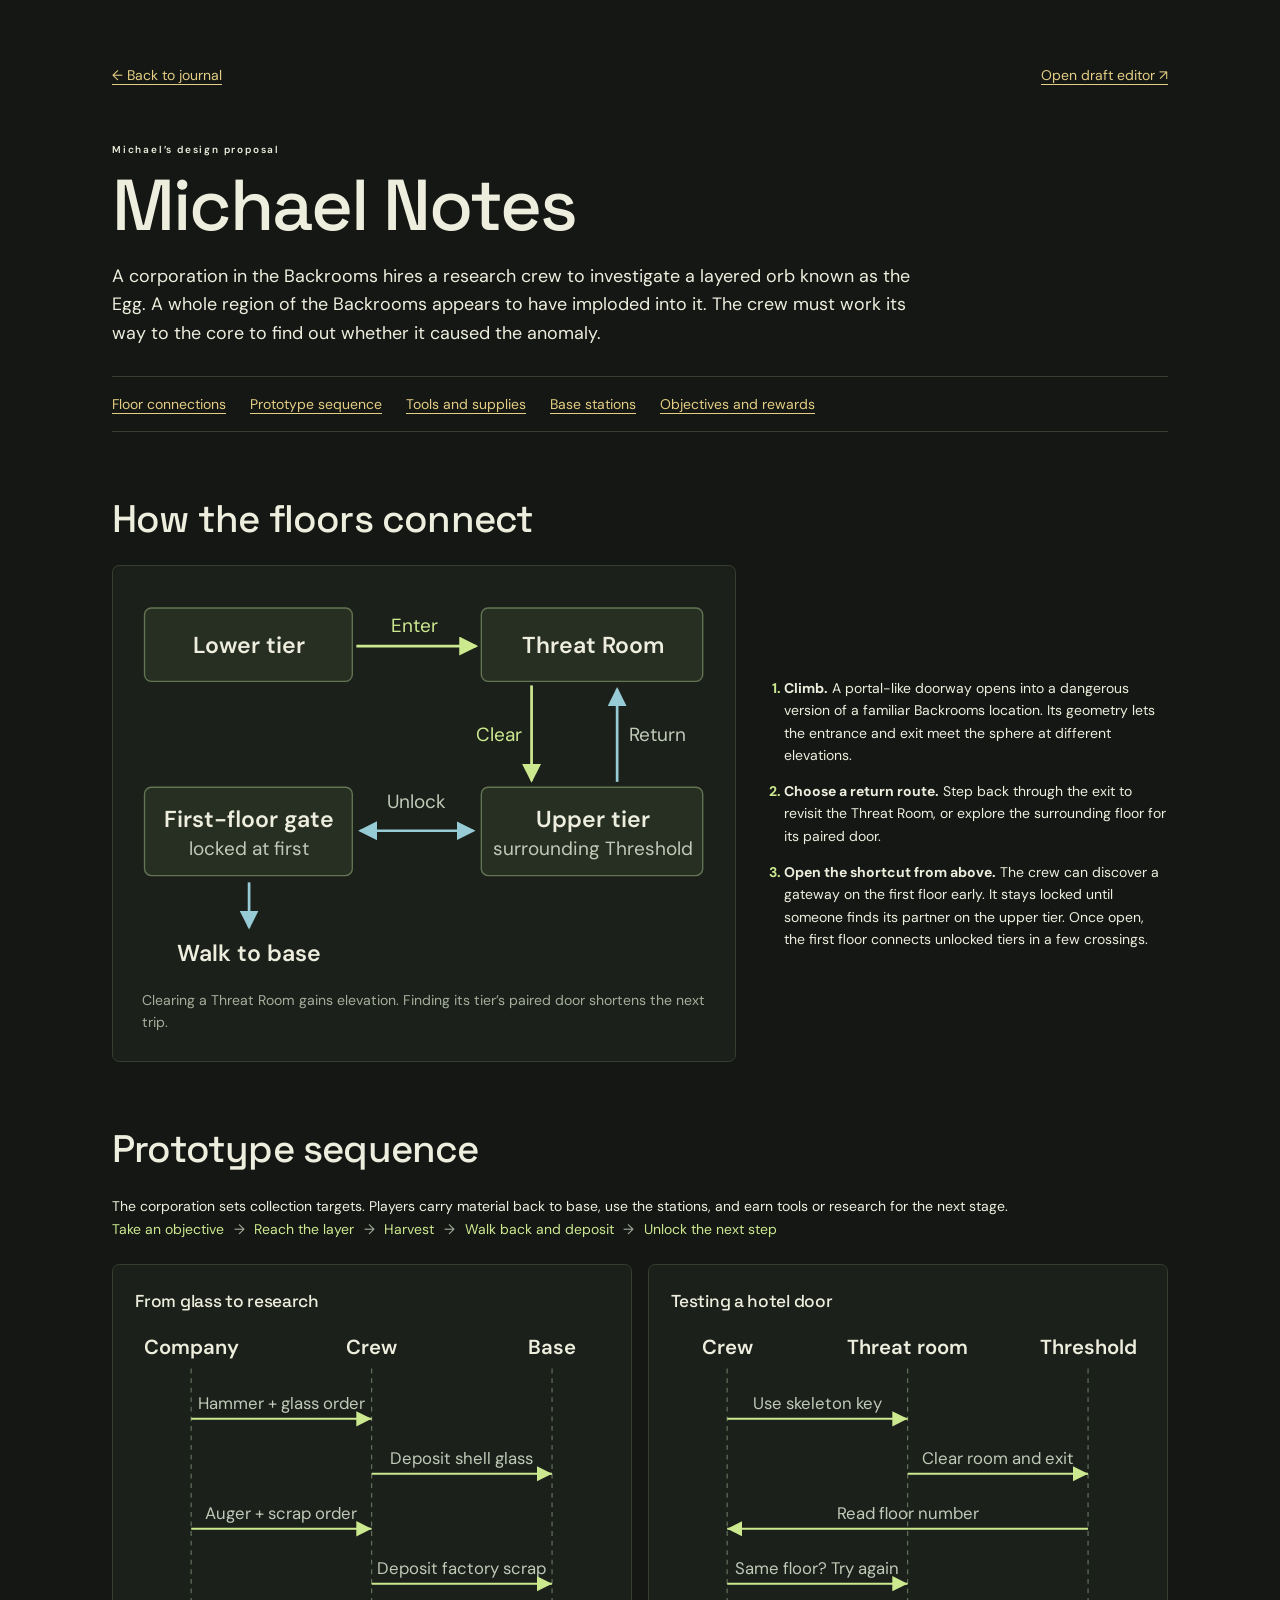
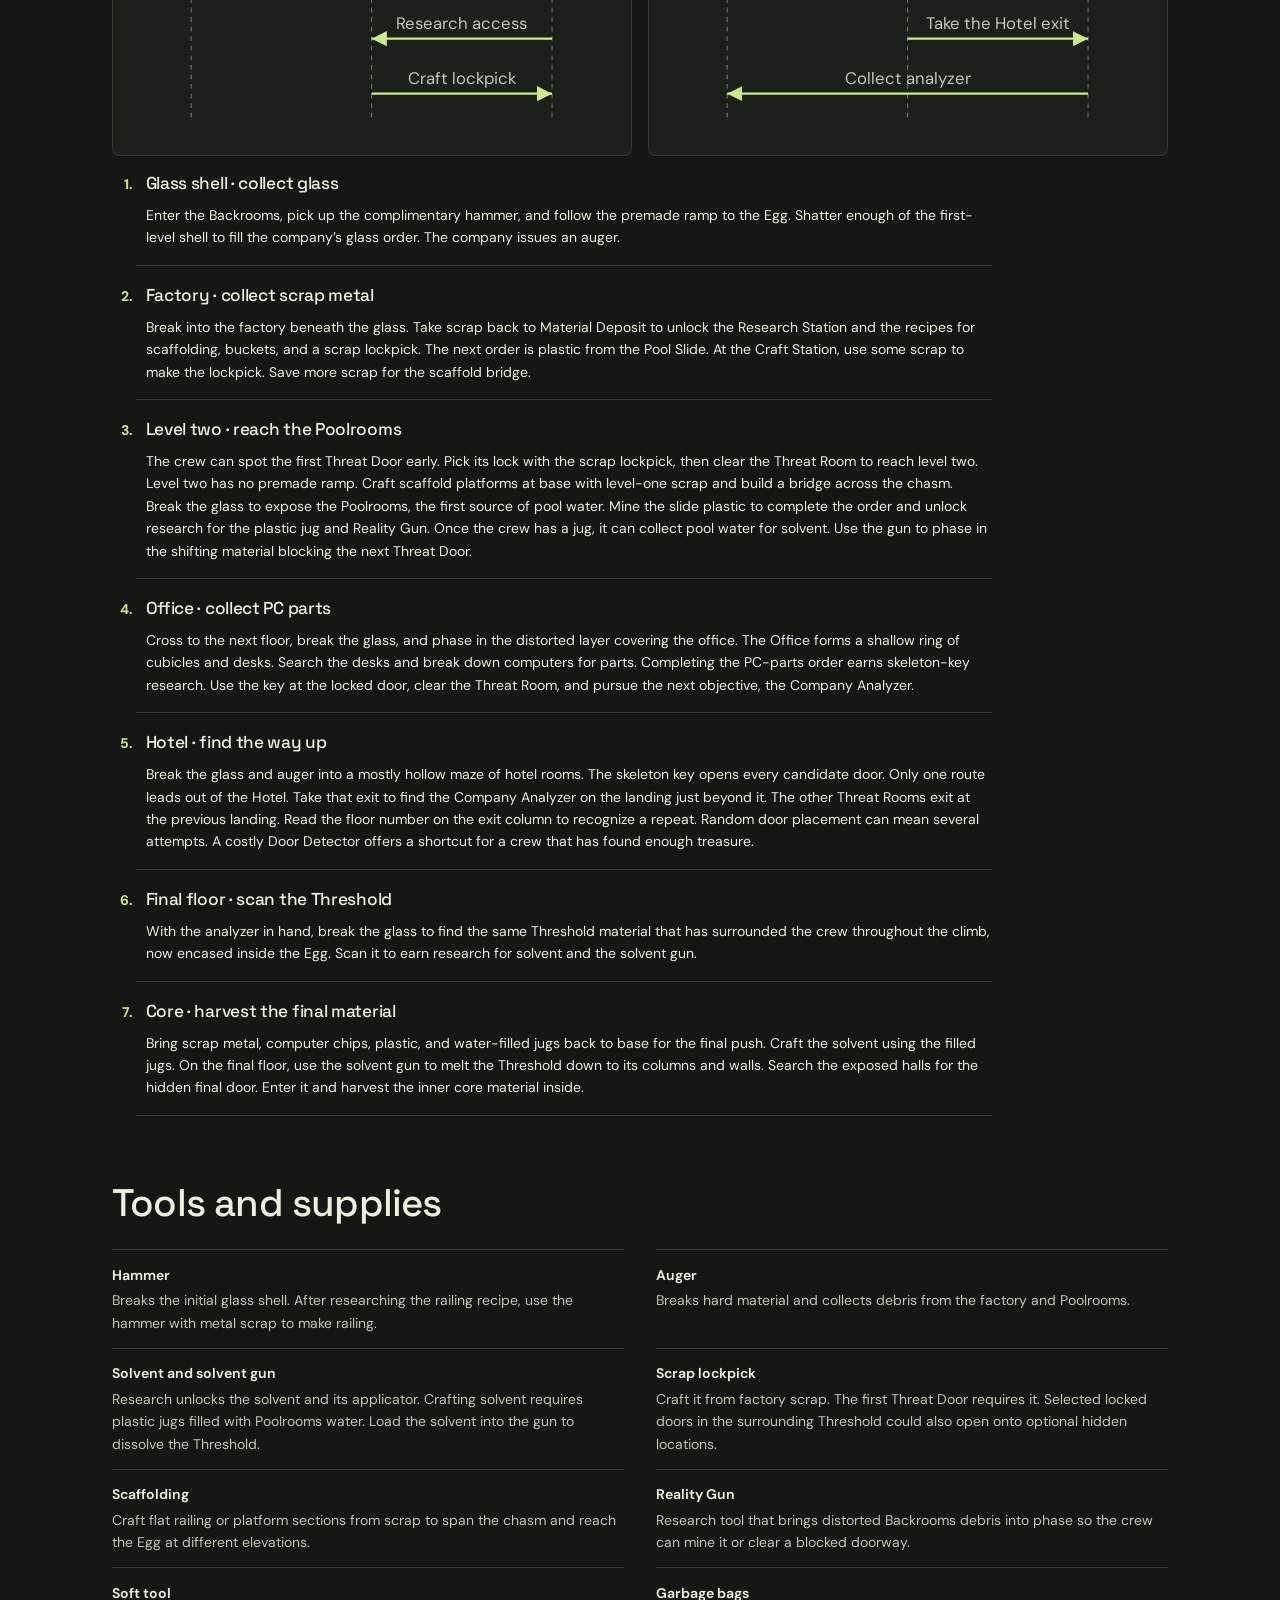
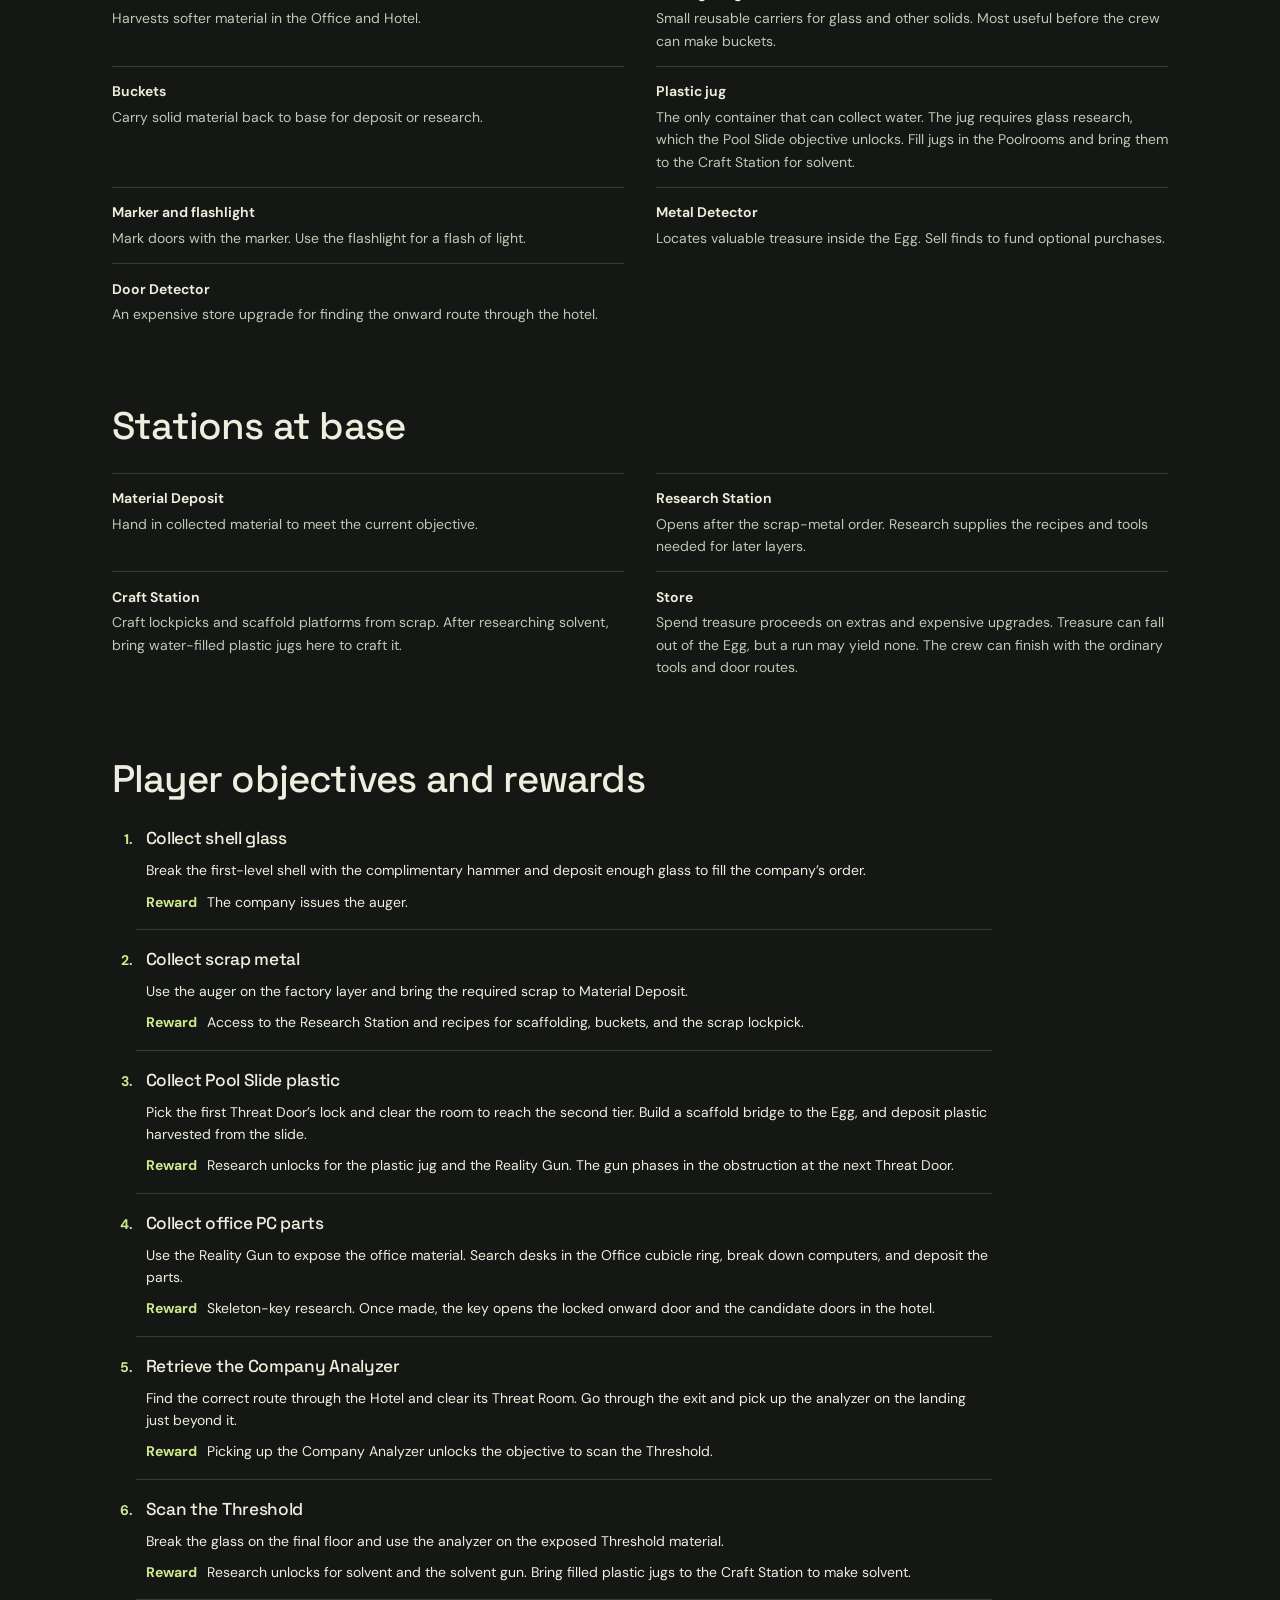
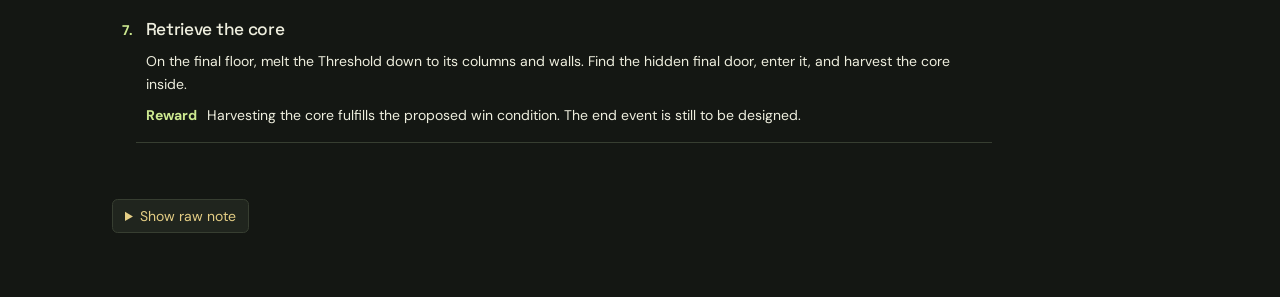
==== docs/michael-notes.html @ fdb640fb "Place the Company Analyzer beyond the correct Hotel exit" ====
<!doctype html>
<html lang="en">
<head>
  <meta charset="utf-8">
  <meta name="viewport" content="width=device-width, initial-scale=1">
  <meta name="color-scheme" content="dark">
  <title>Michael Notes — In to the Crackrooms</title>
  <link rel="stylesheet" href="style.css">
  <link rel="stylesheet" href="michael-notes.css">
</head>
<body>
  <main class="developer-sheet michael-sheet">
    <div class="sheet-links"><a href="./">← Back to journal</a><a href="index.html#michael-notes">Open draft editor ↗</a></div>
    <header class="sheet-intro">
      <div class="eyebrow">Michael’s design proposal</div>
      <h1>Michael Notes</h1>
      <p>A corporation in the Backrooms hires a research crew to investigate a layered orb known as the Egg. A whole region of the Backrooms appears to have imploded into it. The crew must work its way to the core to find out whether it caused the anomaly.</p>
    </header>
    <div class="jump-links" aria-label="On this page"><a href="#route">Floor connections</a><a href="#prototype">Prototype sequence</a><a href="#equipment">Tools and supplies</a><a href="#stations">Base stations</a><a href="#objectives">Objectives and rewards</a></div>
    <section id="route">
      <h2>How the floors connect</h2>
      <div class="map-grid">
        <figure class="drawing">
          <svg viewBox="0 0 425 285" role="img" aria-labelledby="route-title route-desc">
            <title id="route-title">Threat Room passage and first-floor shortcut</title>
            <desc id="route-desc">From a lower tier, the crew enters and clears a Threat Room to reach the upper Threshold. The exit also leads back into that room. Finding the paired door on the upper tier opens a two-way shortcut to a previously locked first-floor gateway. Base is a walk from that gateway.</desc>
            <defs>
              <marker id="up-arrow" viewBox="0 0 8 8" refX="7" refY="4" markerWidth="7" markerHeight="7" orient="auto"><path d="M0 0 L8 4 L0 8" fill="#cde990"/></marker>
              <marker id="back-arrow" viewBox="0 0 8 8" refX="7" refY="4" markerWidth="7" markerHeight="7" orient="auto-start-reverse"><path d="M0 0 L8 4 L0 8" fill="#97cbd5"/></marker>
            </defs>
            <g text-anchor="middle">
              <rect x="7" y="14" width="153" height="54" rx="5" class="route-box"/><text x="84" y="47" class="route-name">Lower tier</text>
              <rect x="255" y="14" width="163" height="54" rx="5" class="route-box"/><text x="337" y="47" class="route-name">Threat Room</text>
              <rect x="255" y="146" width="163" height="65" rx="5" class="route-box"/><text x="337" y="175" class="route-name">Upper tier</text><text x="337" y="196" class="route-small">surrounding Threshold</text>
              <rect x="7" y="146" width="153" height="65" rx="5" class="route-box"/><text x="84" y="175" class="route-name">First-floor gate</text><text x="84" y="196" class="route-small">locked at first</text>
              <path d="M163 42 H251" stroke="#cde990" stroke-width="2" marker-end="url(#up-arrow)"/><text x="206" y="32" class="route-label">Enter</text>
              <path d="M292 71 V141" stroke="#cde990" stroke-width="2" marker-end="url(#up-arrow)"/><text x="268" y="112" class="route-label">Clear</text>
              <path d="M355 142 V74" stroke="#97cbd5" stroke-width="2" marker-end="url(#back-arrow)"/><text x="385" y="112" class="route-small">Return</text>
              <path d="M166 178 H249" stroke="#97cbd5" stroke-width="2" marker-start="url(#back-arrow)" marker-end="url(#back-arrow)"/><text x="207" y="161" class="route-small">Unlock</text>
              <path d="M84 216 V249" stroke="#97cbd5" stroke-width="2" marker-end="url(#back-arrow)"/><text x="84" y="274" class="route-name">Walk to base</text>
            </g>
          </svg>
          <figcaption>Clearing a Threat Room gains elevation. Finding its tier’s paired door shortens the next trip.</figcaption>
        </figure>
        <ol class="flow-notes">
          <li><strong>Climb.</strong> A portal-like doorway opens into a dangerous version of a familiar Backrooms location. Its geometry lets the entrance and exit meet the sphere at different elevations.</li>
          <li><strong>Choose a return route.</strong> Step back through the exit to revisit the Threat Room, or explore the surrounding floor for its paired door.</li>
          <li><strong>Open the shortcut from above.</strong> The crew can discover a gateway on the first floor early. It stays locked until someone finds its partner on the upper tier. Once open, the first floor connects unlocked tiers in a few crossings.</li>
        </ol>
      </div>
    </section>
    <section id="prototype">
      <h2>Prototype sequence</h2>
      <p>The corporation sets collection targets. Players carry material back to base, use the stations, and earn tools or research for the next stage.</p>
      <ul class="chain" aria-label="Collection cycle"><li>Take an objective</li><li>Reach the layer</li><li>Harvest</li><li>Walk back and deposit</li><li>Unlock the next step</li></ul>
      <div class="sequence-grid">
        <figure class="drawing">
  <h3>From glass to research</h3>
  <svg viewBox="0 0 396 344" role="img" aria-labelledby="scrap-desc">
    <title id="scrap-desc">The company issues a hammer and a glass order. The crew deposits glass, receives an auger, and returns with factory scrap. Research opens. The crew can craft a lockpick from scrap to open the first Threat Door.</title>
    <defs><marker id="scrap-head" viewBox="0 0 9 8" refX="8" refY="4" markerWidth="8" markerHeight="8" orient="auto"><path d="M0 0 L8 4 L0 8 Z" fill="#cde990"/></marker></defs>
    <text x="47" y="27" text-anchor="middle" class="route-name">Company</text><path d="M47 39 V334" stroke="#62705c" stroke-dasharray="4 4"/>
    <text x="198" y="27" text-anchor="middle" class="route-name">Crew</text><path d="M198 39 V334" stroke="#62705c" stroke-dasharray="4 4"/>
    <text x="349" y="27" text-anchor="middle" class="route-name">Base</text><path d="M349 39 V334" stroke="#62705c" stroke-dasharray="4 4"/>
    <text x="122.5" y="73" text-anchor="middle" class="route-small">Hammer + glass order</text><path d="M47 81 H198" stroke="#cde990" stroke-width="1.8" marker-end="url(#scrap-head)"/>
    <text x="273.5" y="119" text-anchor="middle" class="route-small">Deposit shell glass</text><path d="M198 127 H349" stroke="#cde990" stroke-width="1.8" marker-end="url(#scrap-head)"/>
    <text x="122.5" y="165" text-anchor="middle" class="route-small">Auger + scrap order</text><path d="M47 173 H198" stroke="#cde990" stroke-width="1.8" marker-end="url(#scrap-head)"/>
    <text x="273.5" y="211" text-anchor="middle" class="route-small">Deposit factory scrap</text><path d="M198 219 H349" stroke="#cde990" stroke-width="1.8" marker-end="url(#scrap-head)"/>
    <text x="273.5" y="257" text-anchor="middle" class="route-small">Research access</text><path d="M349 265 H198" stroke="#cde990" stroke-width="1.8" marker-end="url(#scrap-head)"/>
    <text x="273.5" y="303" text-anchor="middle" class="route-small">Craft lockpick</text><path d="M198 311 H349" stroke="#cde990" stroke-width="1.8" marker-end="url(#scrap-head)"/>
  </svg>
</figure>
        <figure class="drawing">
  <h3>Testing a hotel door</h3>
  <svg viewBox="0 0 396 344" role="img" aria-labelledby="hotel-desc">
    <title id="hotel-desc">After the crew opens a hotel door with the skeleton key and clears the Threat Room, the exit column shows the floor. A wrong door returns the crew to the previous landing. The crew finds the Company Analyzer on the landing just beyond the correct Hotel exit.</title>
    <defs><marker id="hotel-head" viewBox="0 0 9 8" refX="8" refY="4" markerWidth="8" markerHeight="8" orient="auto"><path d="M0 0 L8 4 L0 8 Z" fill="#cde990"/></marker></defs>
    <text x="47" y="27" text-anchor="middle" class="route-name">Crew</text><path d="M47 39 V334" stroke="#62705c" stroke-dasharray="4 4"/>
    <text x="198" y="27" text-anchor="middle" class="route-name">Threat room</text><path d="M198 39 V334" stroke="#62705c" stroke-dasharray="4 4"/>
    <text x="349" y="27" text-anchor="middle" class="route-name">Threshold</text><path d="M349 39 V334" stroke="#62705c" stroke-dasharray="4 4"/>
    <text x="122.5" y="73" text-anchor="middle" class="route-small">Use skeleton key</text><path d="M47 81 H198" stroke="#cde990" stroke-width="1.8" marker-end="url(#hotel-head)"/>
    <text x="273.5" y="119" text-anchor="middle" class="route-small">Clear room and exit</text><path d="M198 127 H349" stroke="#cde990" stroke-width="1.8" marker-end="url(#hotel-head)"/>
    <text x="198" y="165" text-anchor="middle" class="route-small">Read floor number</text><path d="M349 173 H47" stroke="#cde990" stroke-width="1.8" marker-end="url(#hotel-head)"/>
    <text x="122.5" y="211" text-anchor="middle" class="route-small">Same floor? Try again</text><path d="M47 219 H198" stroke="#cde990" stroke-width="1.8" marker-end="url(#hotel-head)"/>
    <text x="273.5" y="257" text-anchor="middle" class="route-small">Take the Hotel exit</text><path d="M198 265 H349" stroke="#cde990" stroke-width="1.8" marker-end="url(#hotel-head)"/>
    <text x="198" y="303" text-anchor="middle" class="route-small">Collect analyzer</text><path d="M349 311 H47" stroke="#cde990" stroke-width="1.8" marker-end="url(#hotel-head)"/>
  </svg>
</figure>
      </div>
      <ol class="stage-list">
        <li><h3>Glass shell · collect glass</h3><p>Enter the Backrooms, pick up the complimentary hammer, and follow the premade ramp to the Egg. Shatter enough of the first-level shell to fill the company’s glass order. The company issues an auger.</p></li>
        <li><h3>Factory · collect scrap metal</h3><p>Break into the factory beneath the glass. Take scrap back to Material Deposit to unlock the Research Station and the recipes for scaffolding, buckets, and a scrap lockpick. The next order is plastic from the Pool Slide. At the Craft Station, use some scrap to make the lockpick. Save more scrap for the scaffold bridge.</p></li>
        <li><h3>Level two · reach the Poolrooms</h3><p>The crew can spot the first Threat Door early. Pick its lock with the scrap lockpick, then clear the Threat Room to reach level two. Level two has no premade ramp. Craft scaffold platforms at base with level-one scrap and build a bridge across the chasm. Break the glass to expose the Poolrooms, the first source of pool water. Mine the slide plastic to complete the order and unlock research for the plastic jug and Reality Gun. Once the crew has a jug, it can collect pool water for solvent. Use the gun to phase in the shifting material blocking the next Threat Door.</p></li>
        <li><h3>Office · collect PC parts</h3><p>Cross to the next floor, break the glass, and phase in the distorted layer covering the office. The Office forms a shallow ring of cubicles and desks. Search the desks and break down computers for parts. Completing the PC-parts order earns skeleton-key research. Use the key at the locked door, clear the Threat Room, and pursue the next objective, the Company Analyzer.</p></li>
        <li><h3>Hotel · find the way up</h3><p>Break the glass and auger into a mostly hollow maze of hotel rooms. The skeleton key opens every candidate door. Only one route leads out of the Hotel. Take that exit to find the Company Analyzer on the landing just beyond it. The other Threat Rooms exit at the previous landing. Read the floor number on the exit column to recognize a repeat. Random door placement can mean several attempts. A costly Door Detector offers a shortcut for a crew that has found enough treasure.</p></li>
        <li><h3>Final floor · scan the Threshold</h3><p>With the analyzer in hand, break the glass to find the same Threshold material that has surrounded the crew throughout the climb, now encased inside the Egg. Scan it to earn research for solvent and the solvent gun.</p></li>
        <li><h3>Core · harvest the final material</h3><p>Bring scrap metal, computer chips, plastic, and water-filled jugs back to base for the final push. Craft the solvent using the filled jugs. On the final floor, use the solvent gun to melt the Threshold down to its columns and walls. Search the exposed halls for the hidden final door. Enter it and harvest the inner core material inside.</p></li>
      </ol>
    </section>
    <section id="equipment">
      <h2>Tools and supplies</h2>
      <dl class="inventory">
        <div><dt>Hammer</dt><dd>Breaks the initial glass shell. After researching the railing recipe, use the hammer with metal scrap to make railing.</dd></div>
        <div><dt>Auger</dt><dd>Breaks hard material and collects debris from the factory and Poolrooms.</dd></div>
        <div><dt>Solvent and solvent gun</dt><dd>Research unlocks the solvent and its applicator. Crafting solvent requires plastic jugs filled with Poolrooms water. Load the solvent into the gun to dissolve the Threshold.</dd></div>
        <div><dt>Scrap lockpick</dt><dd>Craft it from factory scrap. The first Threat Door requires it. Selected locked doors in the surrounding Threshold could also open onto optional hidden locations.</dd></div>
        <div><dt>Scaffolding</dt><dd>Craft flat railing or platform sections from scrap to span the chasm and reach the Egg at different elevations.</dd></div>
        <div><dt>Reality Gun</dt><dd>Research tool that brings distorted Backrooms debris into phase so the crew can mine it or clear a blocked doorway.</dd></div>
        <div><dt>Soft tool</dt><dd>Harvests softer material in the Office and Hotel.</dd></div>
        <div><dt>Garbage bags</dt><dd>Small reusable carriers for glass and other solids. Most useful before the crew can make buckets.</dd></div>
        <div><dt>Buckets</dt><dd>Carry solid material back to base for deposit or research.</dd></div>
        <div><dt>Plastic jug</dt><dd>The only container that can collect water. The jug requires glass research, which the Pool Slide objective unlocks. Fill jugs in the Poolrooms and bring them to the Craft Station for solvent.</dd></div>
        <div><dt>Marker and flashlight</dt><dd>Mark doors with the marker. Use the flashlight for a flash of light.</dd></div>
        <div><dt>Metal Detector</dt><dd>Locates valuable treasure inside the Egg. Sell finds to fund optional purchases.</dd></div>
        <div><dt>Door Detector</dt><dd>An expensive store upgrade for finding the onward route through the hotel.</dd></div>
      </dl>
    </section>
    <section id="stations">
      <h2>Stations at base</h2>
      <dl class="inventory">
        <div><dt>Material Deposit</dt><dd>Hand in collected material to meet the current objective.</dd></div>
        <div><dt>Research Station</dt><dd>Opens after the scrap-metal order. Research supplies the recipes and tools needed for later layers.</dd></div>
        <div><dt>Craft Station</dt><dd>Craft lockpicks and scaffold platforms from scrap. After researching solvent, bring water-filled plastic jugs here to craft it.</dd></div>
        <div><dt>Store</dt><dd>Spend treasure proceeds on extras and expensive upgrades. Treasure can fall out of the Egg, but a run may yield none. The crew can finish with the ordinary tools and door routes.</dd></div>
      </dl>
    </section>
    <section id="objectives">
      <h2>Player objectives and rewards</h2>
      <ol class="stage-list">
        <li>
          <h3>Collect shell glass</h3>
          <p>Break the first-level shell with the complimentary hammer and deposit enough glass to fill the company’s order.</p>
          <p class="objective-reward"><strong>Reward</strong> The company issues the auger.</p>
        </li>
        <li>
          <h3>Collect scrap metal</h3>
          <p>Use the auger on the factory layer and bring the required scrap to Material Deposit.</p>
          <p class="objective-reward"><strong>Reward</strong> Access to the Research Station and recipes for scaffolding, buckets, and the scrap lockpick.</p>
        </li>
        <li>
          <h3>Collect Pool Slide plastic</h3>
          <p>Pick the first Threat Door’s lock and clear the room to reach the second tier. Build a scaffold bridge to the Egg, and deposit plastic harvested from the slide.</p>
          <p class="objective-reward"><strong>Reward</strong> Research unlocks for the plastic jug and the Reality Gun. The gun phases in the obstruction at the next Threat Door.</p>
        </li>
        <li>
          <h3>Collect office PC parts</h3>
          <p>Use the Reality Gun to expose the office material. Search desks in the Office cubicle ring, break down computers, and deposit the parts.</p>
          <p class="objective-reward"><strong>Reward</strong> Skeleton-key research. Once made, the key opens the locked onward door and the candidate doors in the hotel.</p>
        </li>
        <li>
          <h3>Retrieve the Company Analyzer</h3>
          <p>Find the correct route through the Hotel and clear its Threat Room. Go through the exit and pick up the analyzer on the landing just beyond it.</p>
          <p class="objective-reward"><strong>Reward</strong> Picking up the Company Analyzer unlocks the objective to scan the Threshold.</p>
        </li>
        <li>
          <h3>Scan the Threshold</h3>
          <p>Break the glass on the final floor and use the analyzer on the exposed Threshold material.</p>
          <p class="objective-reward"><strong>Reward</strong> Research unlocks for solvent and the solvent gun. Bring filled plastic jugs to the Craft Station to make solvent.</p>
        </li>
        <li>
          <h3>Retrieve the core</h3>
          <p>On the final floor, melt the Threshold down to its columns and walls. Find the hidden final door, enter it, and harvest the core inside.</p>
          <p class="objective-reward"><strong>Reward</strong> Harvesting the core fulfills the proposed win condition. The end event is still to be designed.</p>
        </li>
      </ol>
    </section>
    <details class="raw-note">
      <summary><span class="when-closed">Show raw note</span><span class="when-open">Hide raw note</span></summary>
      <pre>This is Michaels notes that need to be added to the document. Ensure a fresh pull be you get started, display visually in graphs and sequence diagrams to illustrate talking points rather than just walls of text.

Lore Concept Imagining: The corperation from the backrooms has hired a team of research to explore an anomaloy that appeared within the backrooms. Its sperical nature looks like a radius of the Backroomscape imploded into layered Orb. The player must traverse this object to find the core, the potential source of such maddness

Game Loop Concept: Players take on objectives largely defined by collecting source material from the sphere. In order to traverse through the layers/sections, the player must enter portal like rooms that enter popular backrooms location with an Higher-Threat Rooms. Given these abnormal geometry and dimensionality of the backrooms, these portals enter and exit the between the different elevations of the sphere with the High-Threat Room. Following clearing the Threat Room, to a new tier of the surround Backroom Threshold. From the exit location, the player has 2 options. Returning through the door they came through will yield back to High Threat Room, or navigate the Floor as to find a Door that links to a door on the First Level Surrounding Threshold. These Doors are discoverable on the first floor before proceeding up the egg, but they are not able to be opened until the player has first found the layer door to find its connected first-floor gateway. This keeps the link between any of the floors just a few traversals away after being unlocked. The walk back to base is required as to interact with different stations. The Player travers up the different sections bring materiall back to the base for deposit. Each collection pushes toward a goal that unlocks a new research tool to drive the next stage. The game concludes when the player reaches the top floor and harvests the final inner core material.

Weapons/Tools Hammer - Breaks Initial Glass Materials and can later be used with Metal Scraps after obtaining the Railing Recipe from Research
Auger - Used to Destroy "Hard" materials. Allows the collection of Poolrooms and Factory Room debris
Solvent - Made with collected Poolrooms water, which needs collected with buckets, driven by the need for scraps. Needs Researched
Scaffold - material to build flat railing to cross the chasm and reach the egg at different floors
Reality Gun - In-Phases distorted Backrooms debris so that it can be mined. Must be Researched
Soft-Tool - Item leveraged to harvest material from the Hotel and Office.
Garbage Bags - Collects Glass and solid Material, albeit with a smaller volume. Reusable. Primarily impacts early game, pre-buckets



Extra Helper Items: Marker - Draws on Doors
Flashlight - Lights with a Flash
Metal Detector - Finds precious treasure within the egg, for money
Buckets - Used to Collect solid Materials for Deposit or Research
Jug - Requires Glass Research. Used to Collect Liquids


Stations:
Material Deposit
Research Station
Craft Station - few progression based items like the solvent and the platforms
Store - Sometimes treasure fall out of the egg, sometimes they dont. High Ticket Upgrades and Extras are a luxury. Not guranteed on a playthrough, needs to be considered optional mechanics.

Initial Progression Prototype (Tight Sequencing)
Player enters Backroom
Player obtains Complimentary Hammer
First Objective: The Oranization needs Glass
Player Shatters enough shell via premade ramp to first level egg.
Once the Objective is complete, the Cooperation provides you with the Auger.
Obejective: Collect Scrap Metal.
You Make your way through the layers under the glass, comprised of the factory.
The Player collects scraps and brings it to the Deposit.
After Meeting the Objective, the player is granted access to the Research Station and the first recipe, scaffolding and buckets.
The Player is forced into a collection loop for generating scaffolding while being given the Objective and task next to collect Plastic from the PoolSlide.
The Player can only find pool water on the second layerand must go find the door on the first level. (Why cant the Player Find prior to the Objective)
Once finding and beating the Threat Room, the Player enters Level Two. Unlike the First Level, the Player needs to build a bridge to the egg, by collecting scrap from level one and using the craft table.
The player breaks glass on Level two uncovering a Poolrooms layer.
The Player mines the material for the objective. With the Objective clear the player yields research into both the Jug as well as the Reality Distortion Gun. The Threat Door on this level is blocked by reality shifting on the door.
The next objective is to collect OfficeMaterial. Once crossing onto the next floor, the user again breaks glass to uncover the same reality shift layering over the OfficeMaterial. The user clears the material with the phase gun, before continuing forward into the Office Material. The Hotel layer is fairly shallow layer that appears more like a circular row of cublicles and desks. This layer is about resource gathering, the player has to raid office desks and break computers to harvest parts to meet Objective 3: Collect PC parts. Earns Research Reward for Skeleton Key. The door on this layer is Blocked by Skeleton Key. Next Objective: Retrieve the Company Analyzer tool on the 4th floor. The Player finds the Door, clears the Threat Room and proceeds up to the next layer. This layer requires merely breaking glass and using the auger to break through into the Hotel. Almost completely hallowed how, its really a laboryth of many hotel rooms. The key unlocks every potential door but only one gets you to the next level. All the other threat doors pleas back to where the previous exit puts you. You notice this because the exit of every threat room shows the level number on a column. The player may need to traverse this area multiple times given RNG. The Shop offers a very pricey Door Detector to overcome this, but requires heavy treasure hunting investment. Otherwise the player rolls the dice on each door. Once the players reaches the last floor, they are immediately granted the analyzer in front of them, completing the objective. Next objective, scan the Threshold layer. Once the player breaks the glass, they are met with the layer that has surrounded them the whole game encased in the sphere. Once the material has been scanned, the Research is earned to created the solvent and the solvent gun. Next Objective Retrieve the core. This leverage a lot of elements of gameplay like the metal scraps, computer chips, jugs of water, plastic The player crafts these materials to spray away the layers of threshold. Spraying through the material evicerates it to the walls, revealing and area that looks much like the outer halls. The Player locates the final door. End Event
</pre>
    </details>
  </main>
</body>
</html>
---- docs/style.css ----
@import url('https://fonts.googleapis.com/css2?family=DM+Sans:wght@400;450;500;600;700&family=Space+Grotesk:wght@400;500;600;700&display=swap');
:root{color-scheme:dark;--bg:#141713;--ink:#eeeede;--muted:#a6ae9b;--line:#373e31;--accent:#d3e88a;--dark:#1f241f;--orange:#b75c31;--font:'DM Sans',sans-serif;--display:'Space Grotesk',sans-serif}*{box-sizing:border-box}body{margin:0;background:var(--bg);color:var(--ink);font:14px/1.6 var(--font)}button,input,textarea,select{font:inherit}button,a,input,textarea,select{-webkit-tap-highlight-color:transparent}button,a{touch-action:manipulation}button{cursor:pointer}a{color:inherit;text-decoration:none}button:focus-visible,a:focus-visible{outline:3px solid #9dba4f;outline-offset:4px}button{color:inherit}h1,h2,h3,p{margin:0}h1,h2,h3{font-family:var(--display);font-weight:500}h1{font-size:48px;line-height:1.1;letter-spacing:-2px}h2{font-size:25px;letter-spacing:-.8px}h3{font-size:17px;letter-spacing:-.3px}.shell{display:grid;grid-template-columns:252px 1fr;min-height:100vh}.sidebar{background:#191d19;color:#d9ddcf;padding:36px 24px;position:sticky;top:0;height:100vh;display:flex;flex-direction:column}.brand{display:flex;gap:12px;align-items:center;font:600 11px var(--display);letter-spacing:1.3px}.brand small{display:block;font:10px var(--font);letter-spacing:0;color:#a3ac99;margin-top:7px}.brand-mark{border:1px solid #7c8769;width:35px;height:42px;font:24px var(--display);padding-left:6px;position:relative;color:var(--accent)}.brand-mark span{position:absolute;right:0;bottom:0;font-size:18px;background:#191d19}.project-label,.eyebrow{font-size:10px;letter-spacing:1.8px;font-weight:600}.project-label{color:#a3ac99;margin:47px 0 10px}.project-button{display:flex;align-items:center;gap:10px;border:1px solid #3e4537;background:#232920;color:#e8eddf;border-radius:5px;padding:12px 10px;text-align:left;width:100%}.project-button span:nth-child(2){flex:1;overflow:hidden;text-overflow:ellipsis;white-space:nowrap}.project-dot{width:6px;height:6px;background:var(--accent);border-radius:50%}nav{display:grid;gap:7px;margin-top:28px}nav a{display:flex;align-items:center;gap:12px;padding:11px 12px;color:#9ba492;border-radius:4px}nav a>span{font-size:19px;width:18px}nav a small{margin-left:auto;opacity:.5;font-size:10px}nav a.active{color:var(--accent);background:#303828}nav a:hover{background:#292e25}.sidebar-bottom{margin-top:auto;padding-top:40px}.save-state{color:#b5c89b;font-size:11px}.sidebar-bottom p{color:#a3ac99;font-size:11px;margin:7px 0 22px}.text-button{display:block;border:0;background:transparent;color:#b0b8a7;padding:4px 0;font-size:12px}.text-button:hover{color:var(--accent)}.storage-note{color:#a3ac99;line-height:1.7;font-size:10px;border-top:1px solid #343b2f;padding-top:17px;margin-top:18px}main{padding:0 46px;min-width:0;max-width:1550px;width:100%;margin:auto}.topbar{height:84px;border-bottom:1px solid var(--line);display:flex;justify-content:space-between;align-items:center;color:var(--muted);font-size:9px;letter-spacing:1.6px}.live-dot{display:inline-block;width:5px;height:5px;border-radius:50%;background:#708557;margin-right:8px}.page-heading{display:flex;justify-content:space-between;align-items:center;gap:20px;margin:38px 0 29px}.page-heading .eyebrow{color:var(--muted);margin-bottom:10px}.page-heading p{color:var(--muted);margin-top:12px;font-size:13px}.button{border:1px solid var(--dark);background:var(--dark);color:#eef3e4;padding:11px 17px;border-radius:4px;font-size:12px;display:inline-flex;gap:18px;align-items:center;justify-content:center;white-space:nowrap}.button:hover{background:#39432e}.button.secondary{background:transparent;color:var(--ink);border-color:#626d53}.button.secondary:hover{background:#303a27}.button.light{background:var(--accent);color:#26321e;border-color:var(--accent)}.hero{display:grid;grid-template-columns:1.25fr 1fr;background:var(--dark);color:#eef1e6;min-height:275px;overflow:hidden;border-radius:6px;position:relative}.hero-copy{padding:33px 36px;z-index:1}.hero .eyebrow{color:#acbb92}.hero h2{font-size:34px;line-height:1.2;letter-spacing:-1.2px;margin:18px 0 12px;max-width:370px}.hero p{color:#a9b1a0;font-size:13px;max-width:365px;margin-bottom:22px}.map{position:relative;background:linear-gradient(90deg,#1f241f00,#293020);min-height:260px;overflow:hidden}.map svg{width:100%;height:100%;position:absolute}.map-caption{position:absolute;bottom:22px;right:24px;font-size:9px;letter-spacing:1.5px;color:#9cae7b}.map-point{animation:pulse 3s infinite}@keyframes pulse{50%{opacity:.4}}.stats{display:grid;grid-template-columns:repeat(4,1fr);border:1px solid var(--line);border-radius:5px;margin:22px 0 32px;background:#1d221b}.stat{padding:18px 22px;border-right:1px solid var(--line)}.stat:last-child{border:0}.stat-label{color:var(--muted);font-size:11px}.stat-value{font-family:var(--display);font-size:29px;line-height:1.3;margin-top:6px}.stat-value small{font:11px var(--font);color:var(--muted);margin-left:7px}.two-column{display:grid;grid-template-columns:1.18fr 1fr;gap:26px}.section-heading{display:flex;align-items:center;justify-content:space-between;margin-bottom:14px;gap:15px}.section-heading a{font-size:11px;color:var(--muted)}.section-heading a:hover{color:var(--orange)}.card{border:1px solid var(--line);border-radius:5px;background:#1d221b;padding:22px}.prompt-card{background:#252d20}.prompt-card .eyebrow{color:#c2d29b}.prompt-card h3{font-size:21px;margin:12px 0 9px}.muted{color:var(--muted)}.small{font-size:12px}.empty{padding:24px 15px;text-align:center}.empty-symbol{color:#b0c28d;font-size:28px;margin-bottom:8px}.empty h3{margin-bottom:8px}.empty p{max-width:340px;margin:0 auto 17px;font-size:12px;color:var(--muted)}.progress-label{display:flex;justify-content:space-between;font-size:11px;margin:13px 0 8px;color:var(--muted)}.progress{height:5px;background:#353d2d;border-radius:5px;overflow:hidden}.progress>div{height:100%;background:#a7bf73;transition:width .2s}.task-row{display:flex;gap:11px;align-items:flex-start;border-top:1px solid var(--line);padding:14px 0}.task-row:first-of-type{border-top:0}.task-check{appearance:none;width:17px;height:17px;flex-shrink:0;border:1px solid #778568;border-radius:3px;margin:3px 0 0;cursor:pointer;background:#151a12}.task-check:checked{background:#73864f;border-color:#73864f}.task-check:checked:after{content:'✓';display:block;color:white;font-size:12px;text-align:center;line-height:15px}.task-row label{flex:1;cursor:pointer}.task-row.done label{text-decoration:line-through;color:var(--muted)}.task-row .task-meta{display:block;font-size:10px;color:var(--muted);margin-top:2px;text-decoration:none}.icon-button{border:0;background:transparent;font-size:20px;line-height:1;padding:5px;color:var(--muted);border-radius:3px}.icon-button:hover{background:#303a27;color:var(--ink)}.filters{display:flex;gap:10px;margin-bottom:24px}.filters input{flex:1}.filters select{width:160px}.entry{background:#1d221b;border:1px solid var(--line);border-radius:5px;margin-bottom:16px;padding:24px}.entry-top{display:flex;align-items:center;justify-content:space-between;gap:15px}.entry-meta{font-size:10px;letter-spacing:.5px;color:var(--muted)}.entry h3{font-size:23px;margin:9px 0 15px;overflow-wrap:anywhere}.entry-body{white-space:pre-wrap;overflow-wrap:anywhere;font-size:13px}.entry-detail{margin-top:17px;border-left:2px solid #65794b;padding-left:14px;white-space:pre-wrap;overflow-wrap:anywhere;font-size:12px}.entry-detail b{display:block;font-size:10px;letter-spacing:1px;color:#bdce99;margin-bottom:4px}.tag{display:inline-block;background:#2d3823;color:#c5d5a5;font-size:10px;border-radius:3px;padding:3px 8px;margin-right:7px}.roadmap{display:grid;grid-template-columns:repeat(2,1fr);gap:20px}.phase-head{display:flex;justify-content:space-between;gap:15px;margin-bottom:5px}.phase-no{font-family:var(--display);font-size:11px;color:var(--orange);letter-spacing:1px;margin-bottom:8px}.phase-desc{font-size:12px;color:var(--muted);margin-bottom:16px}.add-task{border:1px dashed #65774d;background:none;padding:9px;text-align:left;width:100%;border-radius:3px;color:#bdce99;font-size:11px}.add-task:hover{background:#2d3823}.note-grid{display:grid;grid-template-columns:1fr 1fr;gap:20px}.note-grid label{display:block;font-family:var(--display);font-size:19px;margin-bottom:3px}.note-grid .small{margin-bottom:15px}.note-grid textarea{min-height:180px;resize:vertical;background:#151a13}.next-input{width:100%;margin-top:14px;min-height:94px;background:#191f15!important}input,textarea,select{width:100%;border:1px solid #566247;background:#151a13;color:var(--ink);padding:10px 12px;border-radius:4px;outline:none}input:focus,textarea:focus,select:focus{border-color:#a7bf73;box-shadow:0 0 0 2px #b6c59450}textarea{resize:vertical;line-height:1.6}footer{display:flex;justify-content:space-between;border-top:1px solid var(--line);margin-top:38px;padding:21px 0;font-size:8px;letter-spacing:1.2px;color:#a3ac99}dialog{width:min(620px,calc(100% - 28px));max-height:90vh;border:1px solid #586447;border-radius:8px;padding:28px;background:var(--bg);color:var(--ink);box-shadow:0 24px 90px #0005}dialog::backdrop{background:#12190fcc;backdrop-filter:blur(3px)}.modal-head{display:flex;justify-content:space-between;align-items:center}.modal-head .eyebrow{color:var(--muted)}dialog h2{margin:10px 0 21px}.form-field{margin-bottom:14px}.form-field label{display:block;font-size:12px;margin-bottom:5px}.form-row{display:grid;grid-template-columns:1fr 1fr;gap:14px}.modal-actions{display:flex;justify-content:flex-end;gap:9px;margin-top:22px}#toast{position:fixed;bottom:25px;left:50%;transform:translateX(-50%);padding:12px 20px;background:#242d1e;color:#eaf4dc;border-radius:5px;box-shadow:0 4px 30px #0002;font-size:12px;opacity:0;pointer-events:none;transition:opacity .2s;z-index:10}#toast.show{opacity:1}.notice{padding:13px 16px;background:#283120;border:1px solid var(--line);font-size:12px;border-radius:4px;margin-bottom:22px}.delete-warning{color:#f0a38c}.nowrap{white-space:nowrap}@media(min-width:1450px){main{padding:0 60px}.hero{min-height:310px}.hero-copy{padding:40px}.hero h2{font-size:39px}}@media(max-width:1100px){.shell{grid-template-columns:218px 1fr}.sidebar{padding:28px 17px}main{padding:0 28px}.two-column{grid-template-columns:1fr}.hero-copy{padding:26px}.hero h2{font-size:29px}.stat{padding:15px}h1{font-size:40px}.roadmap{gap:14px}}@media(max-width:760px){.shell{display:block}.sidebar{position:static;height:auto;padding:17px 20px}.brand{display:none}.project-label{display:none}.project-button{width:auto;min-width:180px}.sidebar nav{display:flex;overflow:auto;margin-top:15px;gap:5px}nav a{white-space:nowrap;padding:8px;font-size:12px}nav a small,nav a>span{display:none}.sidebar-bottom{padding:0;margin-top:12px;display:flex;align-items:center;gap:16px;flex-wrap:wrap}.sidebar-bottom p,.storage-note{display:none}.save-state,.text-button{font-size:10px}main{padding:0 20px}.topbar{height:57px;font-size:8px;letter-spacing:.8px}.page-heading{margin:28px 0 23px;align-items:flex-start;flex-wrap:wrap}h1{font-size:36px}.page-heading p{font-size:12px}.hero{grid-template-columns:1fr}.map{display:none}.hero h2{max-width:none}.hero-copy{padding:27px}.stats{grid-template-columns:repeat(2,1fr)}.stat:nth-child(2){border-right:0}.stat:nth-child(-n+2){border-bottom:1px solid var(--line)}.roadmap,.note-grid{grid-template-columns:1fr}.filters{flex-wrap:wrap}.filters input{min-width:190px}.filters select{flex:1}.entry{padding:20px}.entry-top{align-items:flex-start}.form-row{grid-template-columns:1fr}.topbar>span:last-child{white-space:nowrap}footer span:last-child{display:none}dialog{padding:22px}}@media(prefers-reduced-motion:reduce){*{animation:none!important;transition:none!important}}@media print{.sidebar,.topbar,.button,footer,.icon-button,.filters{display:none}.shell,main{display:block;padding:0}.entry,.card{break-inside:avoid}body{background:white}}
.sr-only{position:absolute;width:1px;height:1px;padding:0;margin:-1px;overflow:hidden;clip:rect(0,0,0,0);white-space:nowrap;border:0}
/* The expedition's own artwork is the visual anchor. */
:root{--accent:#e4ce85;--orange:#d5b76b}h1{font-size:clamp(30px,3.7vw,48px)}.project-button span:nth-child(2){white-space:normal;font-size:12px}.concept-banner{margin:0;border:1px solid #3e3e30;border-radius:6px;overflow:hidden;background:#1b1c18}.concept-banner>a{display:block}.concept-banner img{display:block;width:100%;height:auto}.concept-banner figcaption{display:flex;justify-content:space-between;gap:15px;padding:12px 17px;color:#c2bea9;font-size:9px;letter-spacing:1px}.concept-banner figcaption a{color:var(--accent)}.expedition-intro{display:grid;grid-template-columns:1fr 1fr;gap:30px;padding:28px 0 6px}.expedition-intro .eyebrow,.vision-lead .eyebrow{color:#d5bd7c}.expedition-intro h2{font-size:27px;line-height:1.25;margin-top:10px}.expedition-intro p{font-size:13px;color:var(--muted);margin-bottom:16px}.vision-lead{padding:36px 0;max-width:710px}.vision-lead h2{font-size:35px;line-height:1.2;margin:12px 0 16px}.vision-lead p{color:#bdc5b0;font-size:15px;line-height:1.8}.vision-grid{display:grid;grid-template-columns:1fr 1fr;gap:20px}.vision-grid h3{font-size:22px;margin:10px 0 14px}.vision-grid p{color:#bdc5b0;font-size:13px;line-height:1.8;margin-top:12px}.workday-strip{background:#24291f;color:#f1edde;padding:25px;margin:24px 0;border-radius:5px}.workday-strip .eyebrow{color:var(--accent)}.workday-strip ol{display:grid;grid-template-columns:repeat(5,1fr);list-style:none;margin:22px 0;padding:0;gap:15px;font-size:12px}.workday-strip li{border-left:1px solid #50573e;padding-left:12px}.workday-strip b{display:block;color:var(--accent);font:11px var(--display);margin-bottom:8px}.workday-strip p{color:#b7bea9;font-size:11px}.prototype-callout{display:flex;align-items:center;gap:25px;background:#292d20}.prototype-callout .eyebrow{color:#d5bd7c}.prototype-callout h3{margin:8px 0}.prototype-callout p{font-size:12px;color:#bdc5b0;max-width:670px}.note-grid textarea{min-height:260px}.page-heading>div{min-width:0}.page-heading h1{overflow-wrap:anywhere}@media(max-width:1100px){.page-heading{flex-wrap:wrap}.workday-strip ol{grid-template-columns:repeat(3,1fr)}}@media(max-width:760px){.expedition-intro,.vision-grid{grid-template-columns:1fr}.expedition-intro{gap:18px}.concept-banner figcaption{flex-wrap:wrap;font-size:8px}.vision-lead h2{font-size:29px}.workday-strip ol{grid-template-columns:1fr 1fr}.prototype-callout{display:block}.prototype-callout .button{margin-top:18px}.topbar{letter-spacing:0;font-size:7px}.project-button{max-width:100%}}

.egg-path{display:grid;grid-template-columns:repeat(4,1fr);gap:1px;background:#424c35;border:1px solid #424c35;border-radius:5px;overflow:hidden}.egg-path>div{background:#242d1e;padding:20px}.egg-path span{font-size:9px;letter-spacing:1.2px;color:#d6c18a}.egg-path h3{margin:10px 0;font-size:19px}.egg-path p{font-size:12px;color:#b7c1a7}.egg-notes textarea{min-height:340px}.vision-grid a{color:#e4ce85;text-decoration:underline}@media(max-width:1100px){.egg-path{grid-template-columns:1fr 1fr}}@media(max-width:760px){.egg-path{grid-template-columns:1fr}.egg-notes textarea{min-height:310px}}

/* Dark surfaces and controls share the same warm expedition palette. */
.button{background:var(--accent);border-color:var(--accent);color:#202617}
.button:hover,.button.light:hover{background:#f0dda3;border-color:#f0dda3}
.button.secondary{background:transparent;color:var(--ink);border-color:#626d53}
.button.secondary:hover{background:#303a27;border-color:#91a175}
input::placeholder,textarea::placeholder{color:#9ca78e;opacity:1}
input:focus-visible,textarea:focus-visible,select:focus-visible{outline:2px solid var(--accent);outline-offset:2px}
.task-check{box-shadow:none}
.task-check:checked{background:#b3c987;border-color:#b3c987}
.task-check:checked:after{color:#18200f}
::selection{background:#687746;color:#fff9df}
@media print{
 :root{color-scheme:light;--bg:#fff;--ink:#20251b;--muted:#505848;--line:#bfc6b4;--accent:#67501e;--orange:#67501e}
 body,.card,.entry,.stats,.notice,.prompt-card,.prototype-callout,.egg-path>div,input,textarea,select,.note-grid textarea,.next-input{background:#fff!important;color:#20251b!important}
 .vision-lead p,.vision-grid p,.prototype-callout p,.egg-path p{color:#3e4934}
}

.economy-section{margin:28px 0}.economy-section .section-heading .eyebrow,.economy-questions>.eyebrow{color:var(--accent)}.economy-section h2{margin-top:8px}.economy-questions{margin-top:20px}.economy-questions details{border-top:1px solid var(--line);padding:15px 0}.economy-questions details:first-of-type{margin-top:15px}.economy-questions details:last-child{padding-bottom:0}.economy-questions summary{cursor:pointer;font-family:var(--display);font-size:16px}.economy-questions summary:focus-visible{outline:2px solid var(--accent);outline-offset:5px}.economy-questions p{color:var(--muted);font-size:13px;line-height:1.8;margin-top:10px;max-width:850px}

.progression-list{display:grid;gap:18px}.progression-stage ul,.vision-grid ul{padding-left:21px;margin:16px 0}.progression-stage li,.vision-grid li{margin:9px 0;color:#c8cfbd;line-height:1.7}.unlock-note{padding:14px 16px;border-left:2px solid var(--accent);background:#252c20;color:#cbd3bd;font-size:13px;white-space:pre-wrap}.unlock-note b{display:block;color:var(--accent);font-size:9px;letter-spacing:1.2px;margin-bottom:7px}.table-scroll{overflow:auto;margin-top:18px}table{border-collapse:collapse;width:100%;text-align:left;font-size:13px}th,td{padding:16px;border-bottom:1px solid var(--line);vertical-align:top}thead th{color:var(--accent);font-size:10px;letter-spacing:1px}tbody th{width:34%;font-weight:500}td{color:#bdc5b0}.art-history{margin-top:24px}.art-history summary{cursor:pointer;color:var(--accent)}.art-history p{margin:12px 0}.art-history img{width:100%;display:block;border-radius:4px}.sidebar{overflow-y:auto}.progression-stage .section-heading{align-items:flex-start}.progression-stage h2{margin-top:8px}@media(max-width:760px){.progression-stage .section-heading{flex-wrap:wrap}.progression-stage h2{font-size:22px}.table-scroll table{min-width:550px}}

.research-section{margin-top:24px}.research-hub h2,.research-section h2{margin:10px 0 16px}.research-hub p,.research-section p,.program-body p{color:#bdc5b0;line-height:1.8}.research-section ol,.research-section ul{padding-left:22px;margin:16px 0}.research-section li{color:#c8cfbd;margin:10px 0;line-height:1.7}.desktop-sources{display:flex;flex-wrap:wrap;gap:10px;margin:22px 0}.desktop-sources span{border:1px solid var(--line);border-radius:4px;padding:9px 13px;color:var(--accent);font-size:12px}.research-library{display:grid;gap:12px}.research-program summary{display:flex;align-items:center;gap:18px;cursor:pointer;list-style:none}.research-program summary::-webkit-details-marker{display:none}.research-program summary:after{content:'+';margin-left:auto;color:var(--accent);font-size:24px}.research-program[open] summary:after{content:'−'}.research-program summary:focus-visible{outline:2px solid var(--accent);outline-offset:8px}.research-program strong{display:block;font-family:var(--display);font-size:18px}.research-program small{display:block;margin-top:5px;color:var(--muted);font-size:12px}.program-index{font-family:var(--mono);color:var(--accent);font-size:12px}.program-body{border-top:1px solid var(--line);margin-top:20px;padding-top:6px}.program-body h3{font-size:14px;margin:20px 0 7px}.research-note{margin:24px 0 0}.research-note label{font-size:12px}.research-note textarea{min-height:95px}.research-section .notice{margin-top:20px}

.egg-art-gallery{margin-top:28px}.egg-art-gallery h2{margin:10px 0}.egg-art-gallery>.section-heading p{max-width:760px;line-height:1.8}.egg-art-grid{display:grid;grid-template-columns:repeat(2,minmax(0,1fr));gap:22px}.egg-art-card{padding:0;margin:0;overflow:hidden;align-self:start}.egg-art-card>a{display:block}.egg-art-card img{display:block;width:100%;height:auto;aspect-ratio:3/2;object-fit:contain;background:#121510}.egg-art-card figcaption{padding:22px}.egg-art-card h3{font-size:22px;margin:8px 0 10px}.art-tool{display:inline-block;color:var(--accent);font-size:12px;padding:7px 10px;background:#252c20;border-radius:3px}.egg-art-card p{font-size:13px;color:#bdc5b0;line-height:1.8;margin:15px 0}.art-full-link{font-size:12px}.egg-art-card a:focus-visible{outline:2px solid var(--accent);outline-offset:-3px}.egg-art-card:last-child{grid-column:1/-1;display:grid;grid-template-columns:3fr 2fr;align-items:center}.egg-art-card:last-child figcaption{padding:26px}@media(max-width:900px){.egg-art-grid{grid-template-columns:1fr}.egg-art-card:last-child{display:block}.egg-art-card figcaption,.egg-art-card:last-child figcaption{padding:20px}}

.survey-warning{line-height:1.8}.survey-intro ol,.survey-baseline ul{padding-left:22px;line-height:1.8;color:#bdc5b0}.survey-intro li{margin:8px 0}.survey-metadata{display:grid;grid-template-columns:1.2fr .8fr 1fr;gap:18px;margin-top:24px}.survey-baseline{margin-top:18px;border-top:1px solid var(--line);padding-top:18px}.survey-baseline summary{cursor:pointer;color:var(--accent)}.survey-toolbar{display:flex;align-items:center;justify-content:space-between;gap:16px;flex-wrap:wrap;margin:24px 0;padding:16px;background:#252c20;border:1px solid var(--line);border-radius:6px}.survey-toolbar>div{display:flex;gap:10px;flex-wrap:wrap}.survey-toolbar>span{font-size:13px;color:var(--accent)}.survey-jumps{display:flex;flex-wrap:wrap;gap:8px;margin-bottom:24px}.survey-jumps button{font:inherit;font-size:12px;text-align:left;background:transparent;border:1px solid var(--line);padding:9px 12px;color:#c8cfbd;border-radius:3px;cursor:pointer}.survey-jumps button:hover{border-color:var(--accent)}.survey-sections{display:grid;gap:16px}.survey-section{scroll-margin-top:20px}.survey-section>summary{cursor:pointer;font-family:var(--display);font-size:22px;color:var(--ink)}.survey-section>summary small{font-size:11px;color:var(--muted);margin-left:16px;white-space:nowrap}.survey-purpose{margin:18px 0;color:var(--muted);line-height:1.8}.survey-question{border-top:1px solid var(--line);padding-top:25px;margin-top:25px}.survey-question h3{font-size:20px;margin:8px 0 14px}.survey-question ul{padding-left:20px;margin:16px 0 22px}.survey-question li{font-size:13px;line-height:1.8;color:#bdc5b0;margin:8px 0}.survey-question textarea{min-height:110px;resize:vertical;line-height:1.7}.survey-answer-footer{display:grid;grid-template-columns:1fr 2fr;gap:20px;margin-top:18px}.survey-answer-footer textarea{min-height:80px}.survey-question label{font-size:12px}.survey-finish{margin-top:24px}.survey-finish h2{margin-bottom:15px}.survey-finish p{line-height:1.8;color:#bdc5b0;margin:14px 0}.survey-section>summary:focus-visible,.survey-jumps button:focus-visible{outline:2px solid var(--accent);outline-offset:5px}@media(max-width:760px){.survey-metadata,.survey-answer-footer{grid-template-columns:1fr}.survey-section>summary{font-size:19px}.survey-section>summary small{display:block;margin:8px 0 0}.survey-toolbar .button{font-size:12px}}@media print{.survey-toolbar,.survey-jumps{display:none}.survey-question{break-inside:avoid}.survey-section{break-inside:auto}}

.section-concept{padding:0;margin:24px 0;overflow:hidden}.section-concept>a{display:block}.section-concept img{display:block;width:100%;height:auto;aspect-ratio:3/2}.section-concept figcaption{padding:22px 26px}.section-concept h3{font-size:22px;margin:10px 0}.section-concept p{font-size:13px;line-height:1.8;color:#bdc5b0;margin:12px 0 16px}.section-concept figcaption>a{font-size:12px}.section-concept small{display:block;color:var(--muted);font-size:11px;line-height:1.6;margin-top:12px}.section-concept a:focus-visible{outline:2px solid var(--accent);outline-offset:-3px}.journey-inspiration{margin:30px 0}.journey-inspiration h2{margin:10px 0}.journey-inspiration>p{max-width:760px;line-height:1.8}.section-concept-grid{display:grid;grid-template-columns:repeat(2,minmax(0,1fr));gap:20px}.section-concept-grid .section-concept{margin:18px 0 0;align-self:start}.section-concept-grid figcaption{padding:22px}.section-concept-grid h3{font-size:20px}@media(max-width:900px){.section-concept-grid{grid-template-columns:1fr}.section-concept figcaption{padding:20px}}

.lore-section{margin-top:26px}.lore-premise h2,.lore-section h2{margin:10px 0 16px}.lore-premise p,.lore-section p{color:#bdc5b0;line-height:1.85;margin:12px 0}.lore-premise .notice{margin-top:22px}.lore-reference{padding:0;overflow:hidden;margin:24px 0}.lore-reference img{display:block;width:100%;height:auto}.lore-reference figcaption{padding:18px 24px;font-size:12px;color:var(--muted);line-height:1.8}.lore-brief blockquote{margin:22px 0;padding:10px 24px;border-left:3px solid var(--accent);font-size:17px;line-height:1.9;color:#e1e4d6}.lore-theories{display:grid;grid-template-columns:repeat(3,minmax(0,1fr));gap:24px;margin:25px 0}.lore-theories h3{font-size:18px}.lore-section ul{padding-left:22px;color:#bdc5b0}.lore-section li{margin:12px 0;line-height:1.8}.lore-section table{min-width:760px}.lore-section tbody th{width:18%}.lore-section .note-grid textarea{min-height:190px}@media(max-width:900px){.lore-theories{grid-template-columns:1fr}.lore-brief blockquote{padding-left:16px;font-size:15px}}

/* Dedicated concept-art collection */
.art-intro{display:flex;align-items:flex-start;gap:22px;border-top:1px solid var(--line);border-bottom:1px solid var(--line);padding:22px 0;margin:0 0 28px}.art-intro .tag{white-space:nowrap;margin-top:4px}.art-intro p{margin:0;max-width:780px;color:var(--muted);line-height:1.8}.art-toolbar{display:flex;align-items:center;justify-content:space-between;gap:20px;margin-bottom:22px}.art-filters{display:flex;gap:8px;flex-wrap:wrap}.art-filters .button{font-size:12px;padding:10px 14px}.art-filters .button[aria-pressed="true"],.art-filters .button[aria-pressed="true"]:hover{background:#e4ce85;color:#141713;border-color:#e4ce85}#art-count{font-size:12px;color:var(--muted);white-space:nowrap}.art-grid{display:grid;grid-template-columns:repeat(2,minmax(0,1fr));gap:26px}.art-card{margin:0;border:1px solid var(--line);background:#1c211a;overflow:hidden;border-radius:8px;align-self:start}.art-image-button{display:block;width:100%;padding:0;border:0;background:#10120f;position:relative;cursor:zoom-in}.art-image-button img{display:block;width:100%;height:auto;aspect-ratio:3/2}.art-enlarge{position:absolute;right:14px;bottom:14px;padding:8px 11px;background:#10120fe8;color:#e8ebdf;font-size:11px;border:1px solid #ffffff30;border-radius:4px}.art-image-button:focus-visible{outline:3px solid var(--accent);outline-offset:-3px}.art-card figcaption{padding:24px}.art-card-meta{display:flex;justify-content:space-between;gap:10px;color:var(--muted);font-size:10px;letter-spacing:1.4px;text-transform:uppercase}.art-card h2{font-size:24px;margin:14px 0}.art-card p{font-size:13px;line-height:1.85;color:#bdc5b0}.art-card .art-review{border-left:2px solid #536144;padding-left:13px;margin:20px 0;color:var(--muted)}.art-review strong{display:block;color:#d6dec8;font-size:10px;letter-spacing:1px;text-transform:uppercase}.art-card a{font-size:12px}.art-related{margin-top:32px}.art-related p{color:var(--muted);line-height:1.8}.art-related>div{display:flex;flex-wrap:wrap;gap:20px;font-size:12px}#art-viewer{width:min(1180px,94vw);max-width:none;max-height:94dvh;padding:0;background:#181d16;border:1px solid #59644e;color:#e8ebdf;overflow:auto}#art-viewer::backdrop{background:#080b08ed}.art-viewer-head{display:flex;justify-content:space-between;align-items:center;padding:12px 20px;position:sticky;top:0;background:#181d16;z-index:1}.art-viewer-head p{margin:0;font-size:12px;color:var(--muted)}#art-viewer-image{display:block;width:100%;height:auto;max-height:62dvh;object-fit:contain;background:#0c0f0b}.art-viewer-details{padding:22px 26px}.art-viewer-details h2{margin:0 0 12px}.art-viewer-details p{font-size:13px;line-height:1.8;color:#bdc5b0;margin:8px 0}.art-viewer-actions{display:flex;justify-content:space-between;align-items:center;gap:14px;margin:20px 0 14px}.art-viewer-actions a{font-size:12px}.art-viewer-details small{color:var(--muted);font-size:11px}body:has(#art-viewer[open]){overflow:hidden}@media(max-width:900px){.art-grid{grid-template-columns:1fr}.art-toolbar{align-items:flex-start;flex-direction:column;gap:4px}.art-intro{flex-direction:column;gap:12px}.art-card figcaption{padding:20px}}@media(max-width:520px){.art-viewer-details{padding:18px}.art-viewer-actions{flex-wrap:wrap}.art-viewer-actions a{order:3;width:100%;text-align:center}.art-filters .button{padding:9px 11px}}

.developer-sheet { max-width: 70rem; margin-inline: auto; padding: clamp(1.5rem, 5vw, 4rem); }
.developer-sheet h1 { margin-block: 2rem 1rem; }
---- docs/michael-notes.css ----
.michael-sheet {
  max-width: 74rem;
  --route: #cde990;
  --return: #97cbd5;
  --gate: #e5b885;
  --surface: #20251e;
}
.sheet-links, .jump-links { display: flex; flex-wrap: wrap; gap: 1rem 1.5rem; }
.sheet-links { justify-content: space-between; }
.sheet-links a, .jump-links a { color: var(--accent); text-decoration: underline; text-underline-offset: .25em; }
.sheet-intro { margin-block: 3.5rem 1.75rem; max-width: 51rem; }
.sheet-intro h1 { margin: .5rem 0 1rem; font-size: clamp(2.4rem, 6vw, 4.5rem); }
.sheet-intro p { font-size: 1.12rem; }
.jump-links { border-block: 1px solid var(--line); padding-block: 1rem; }
.michael-sheet section { margin-block: 3.5rem; scroll-margin-top: 1rem; }
.michael-sheet h2 { font-size: clamp(1.65rem, 4vw, 2.4rem); margin-bottom: 1rem; }
.michael-sheet h3 { margin-bottom: .4rem; font-size: 1.08rem; }
.michael-sheet figure { margin: 0; }
.map-grid { display: grid; grid-template-columns: minmax(0, 1.3fr) minmax(14rem, .85fr); gap: 1.5rem; align-items: center; }
.drawing { background: #1b201a; border: 1px solid var(--line); border-radius: .45rem; padding: clamp(.4rem, 2.5vw, 1.4rem); }
.drawing figcaption { margin: .8rem .4rem .3rem; color: var(--muted); font-size: .88rem; }
.drawing svg { width: 100%; height: auto; display: block; font-family: var(--font); }
.route-box { fill: #272f22; stroke: #637553; }
.route-name { fill: var(--ink); font-size: 17px; font-weight: 600; }
.route-small { fill: #c1c9b8; font-size: 14px; }
.route-label { fill: var(--route); font-size: 14px; }
.flow-notes, .stage-list, .questions { padding-left: 1.5rem; }
.flow-notes li, .questions li { margin: .85rem 0; }
.flow-notes li::marker, .stage-list li::marker { color: var(--route); font-weight: 700; }
.chain { display: flex; flex-wrap: wrap; align-items: center; gap: .45rem .6rem; margin: 0 0 1.5rem; padding: 0; list-style: none; }
.chain li { color: var(--route); }
.chain li + li::before { content: "→"; color: var(--muted); margin-right: .6rem; }
.sequence-grid { display: grid; grid-template-columns: repeat(2,minmax(0,1fr)); gap: 1rem; }
.stage-list { max-width: 55rem; }
.stage-list li { padding: 0 0 1rem .6rem; border-bottom: 1px solid var(--line); margin-bottom: 1rem; }
.inventory { display: grid; grid-template-columns: repeat(2,minmax(0,1fr)); gap: 0 2rem; margin: 0; }
.inventory > div { border-top: 1px solid var(--line); padding-block: .85rem; }
.inventory dt { font-weight: 650; color: var(--ink); }
.inventory dd { margin: .2rem 0 0; color: #c0c8b5; }
@media (max-width: 800px) { .map-grid, .sequence-grid { grid-template-columns: 1fr; } }
@media (max-width: 540px) { .inventory { grid-template-columns: 1fr; } .sheet-intro { margin-top: 2rem; } }

.objective-reward { margin-top: .55rem; }
.objective-reward strong { color: var(--route); margin-right: .4rem; }

.raw-note summary {
  width: fit-content;
  padding: .3rem .75rem;
  border: 1px solid var(--line);
  border-radius: .35rem;
  color: var(--accent);
  background: var(--surface);
  cursor: pointer;
}
.raw-note summary:focus-visible { outline: 2px solid var(--accent); outline-offset: 3px; }
.raw-note:not([open]) .when-open, .raw-note[open] .when-closed { display: none; }
.raw-note pre {
  padding: 1rem;
  background: var(--surface);
  font: inherit;
  white-space: pre-wrap;
  overflow-wrap: anywhere;
}
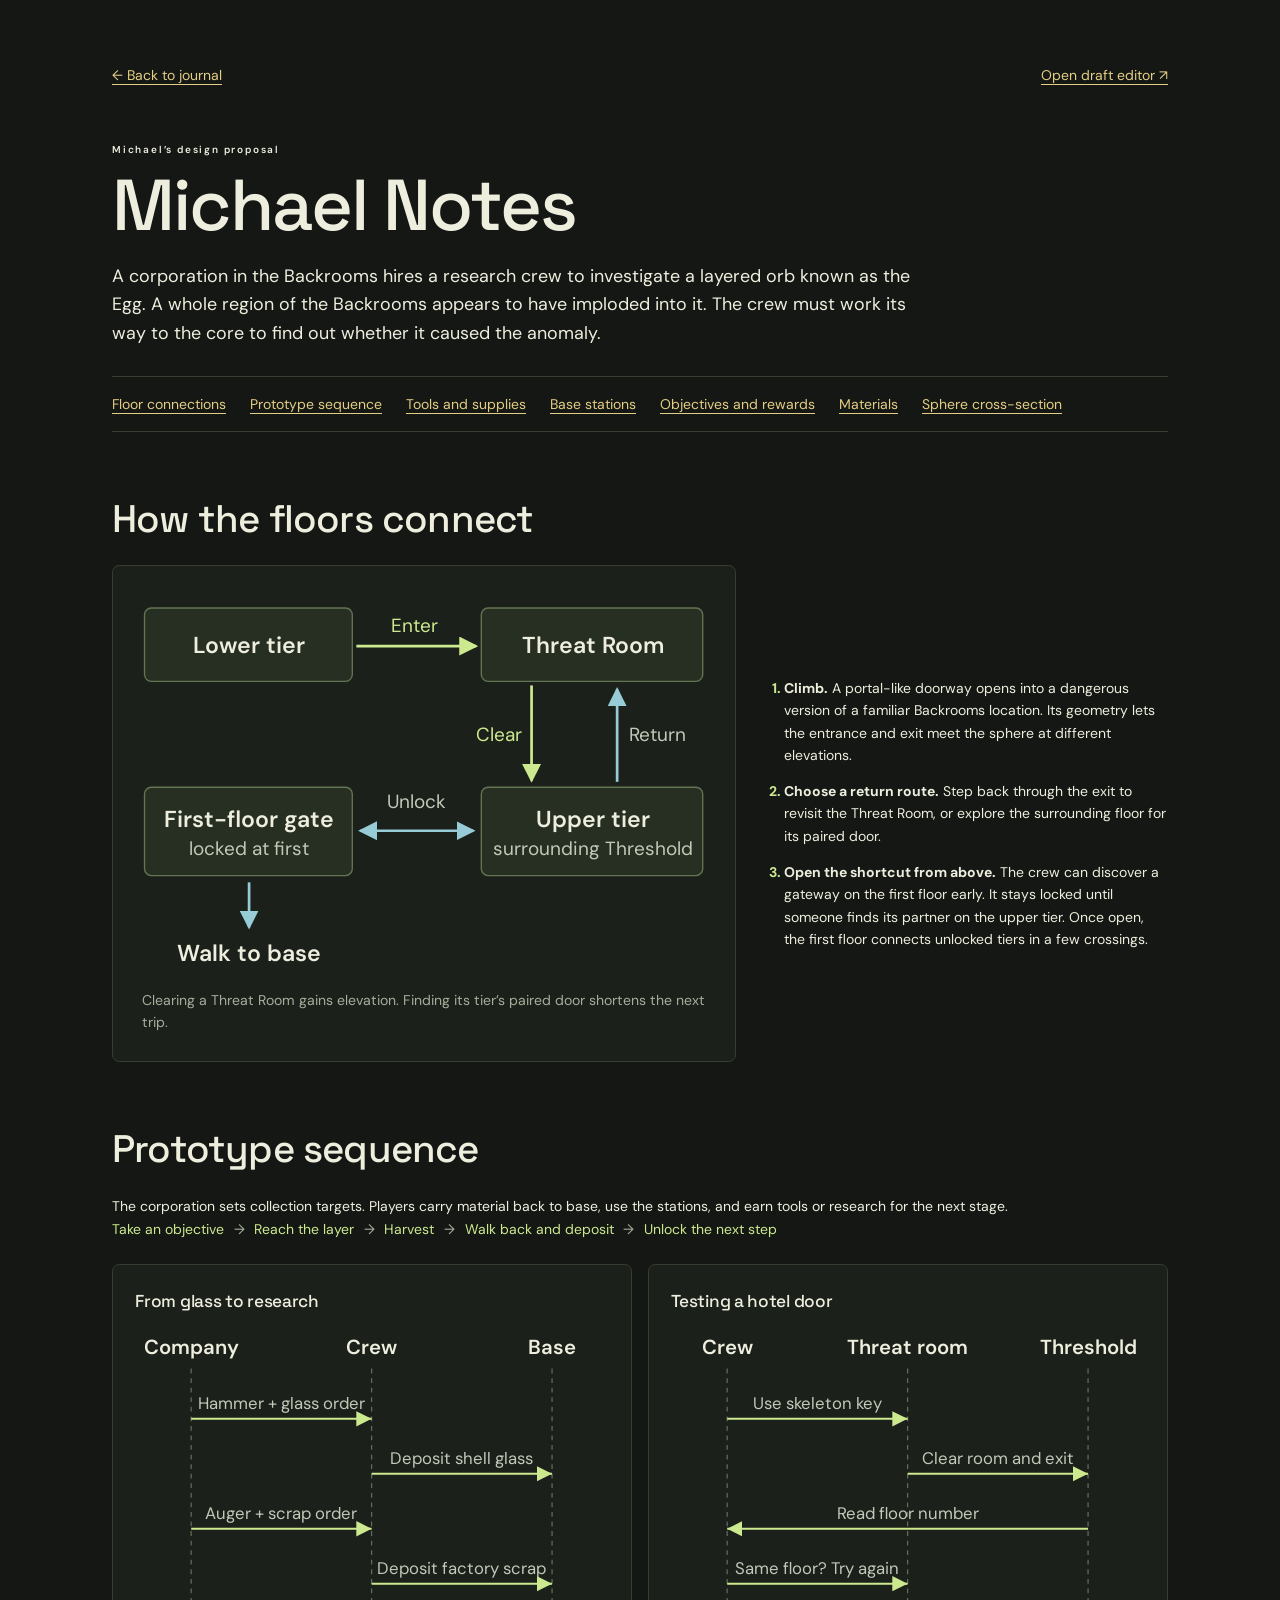
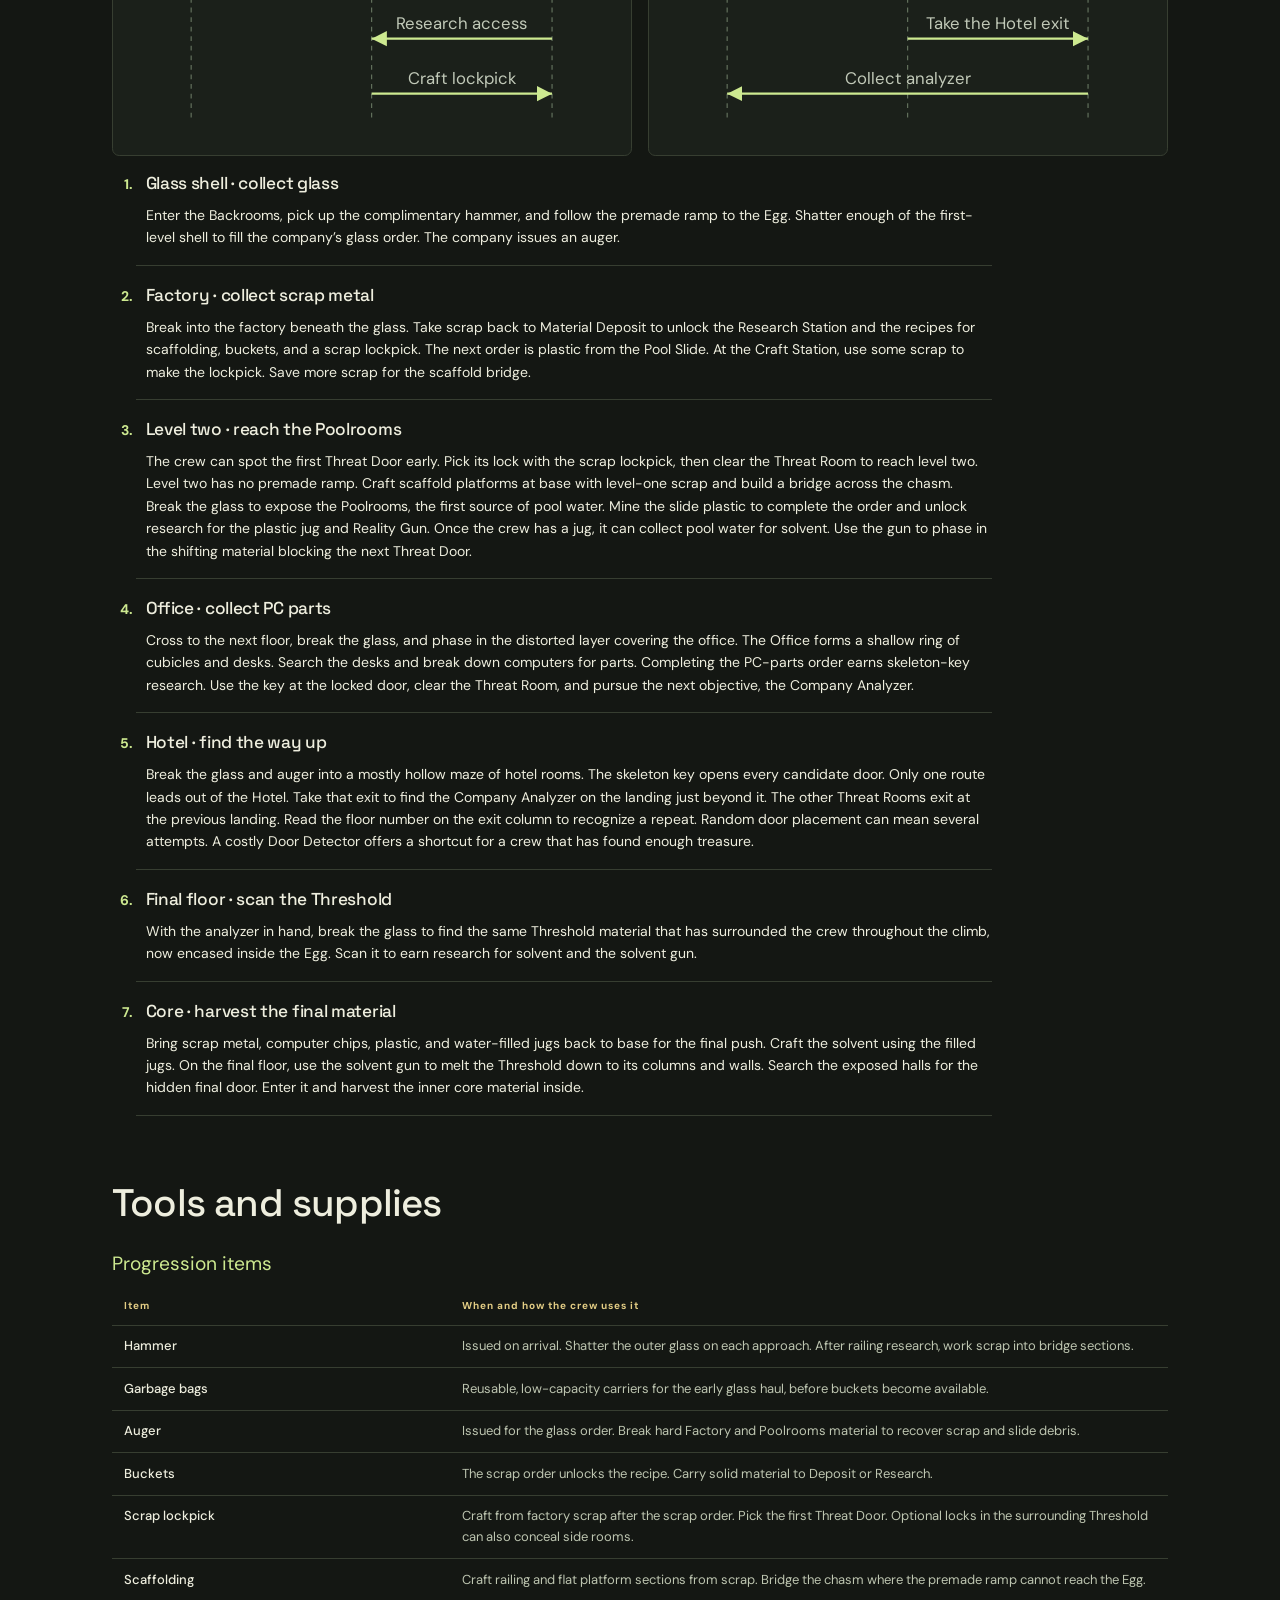
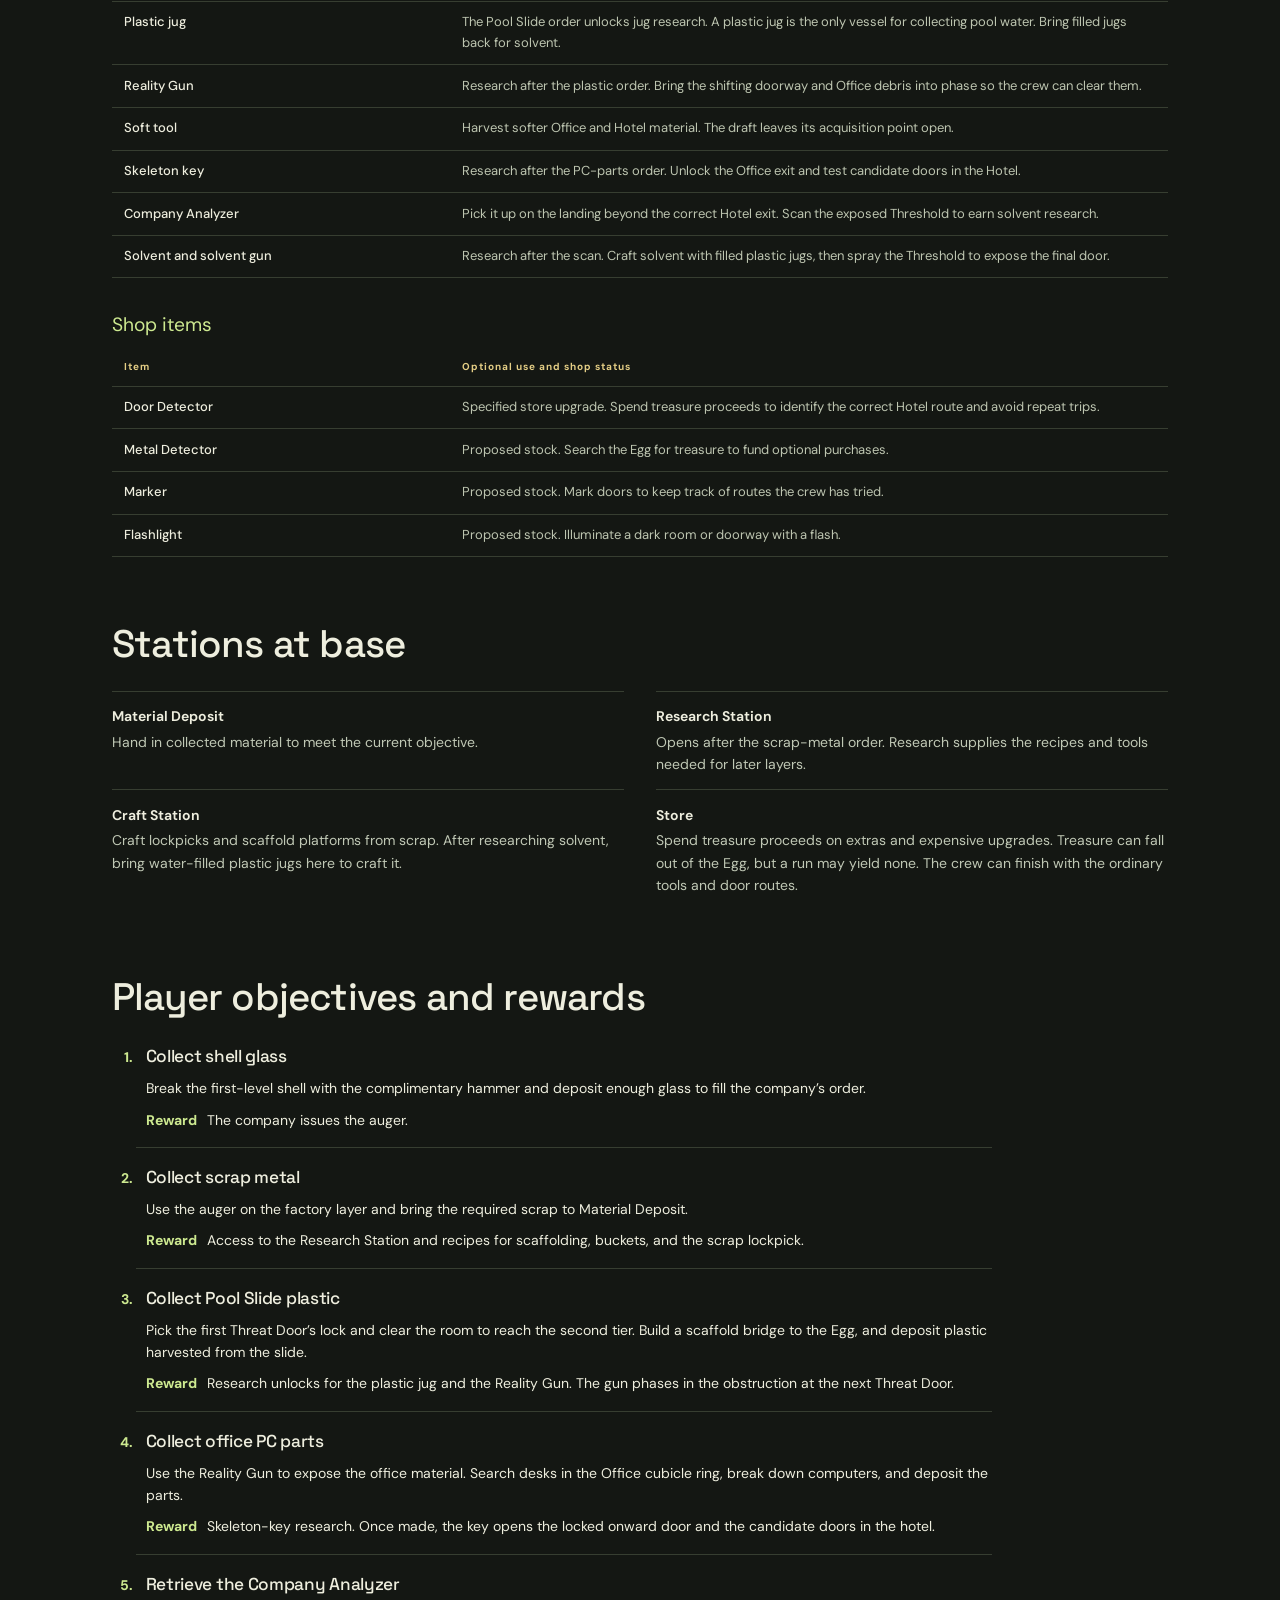
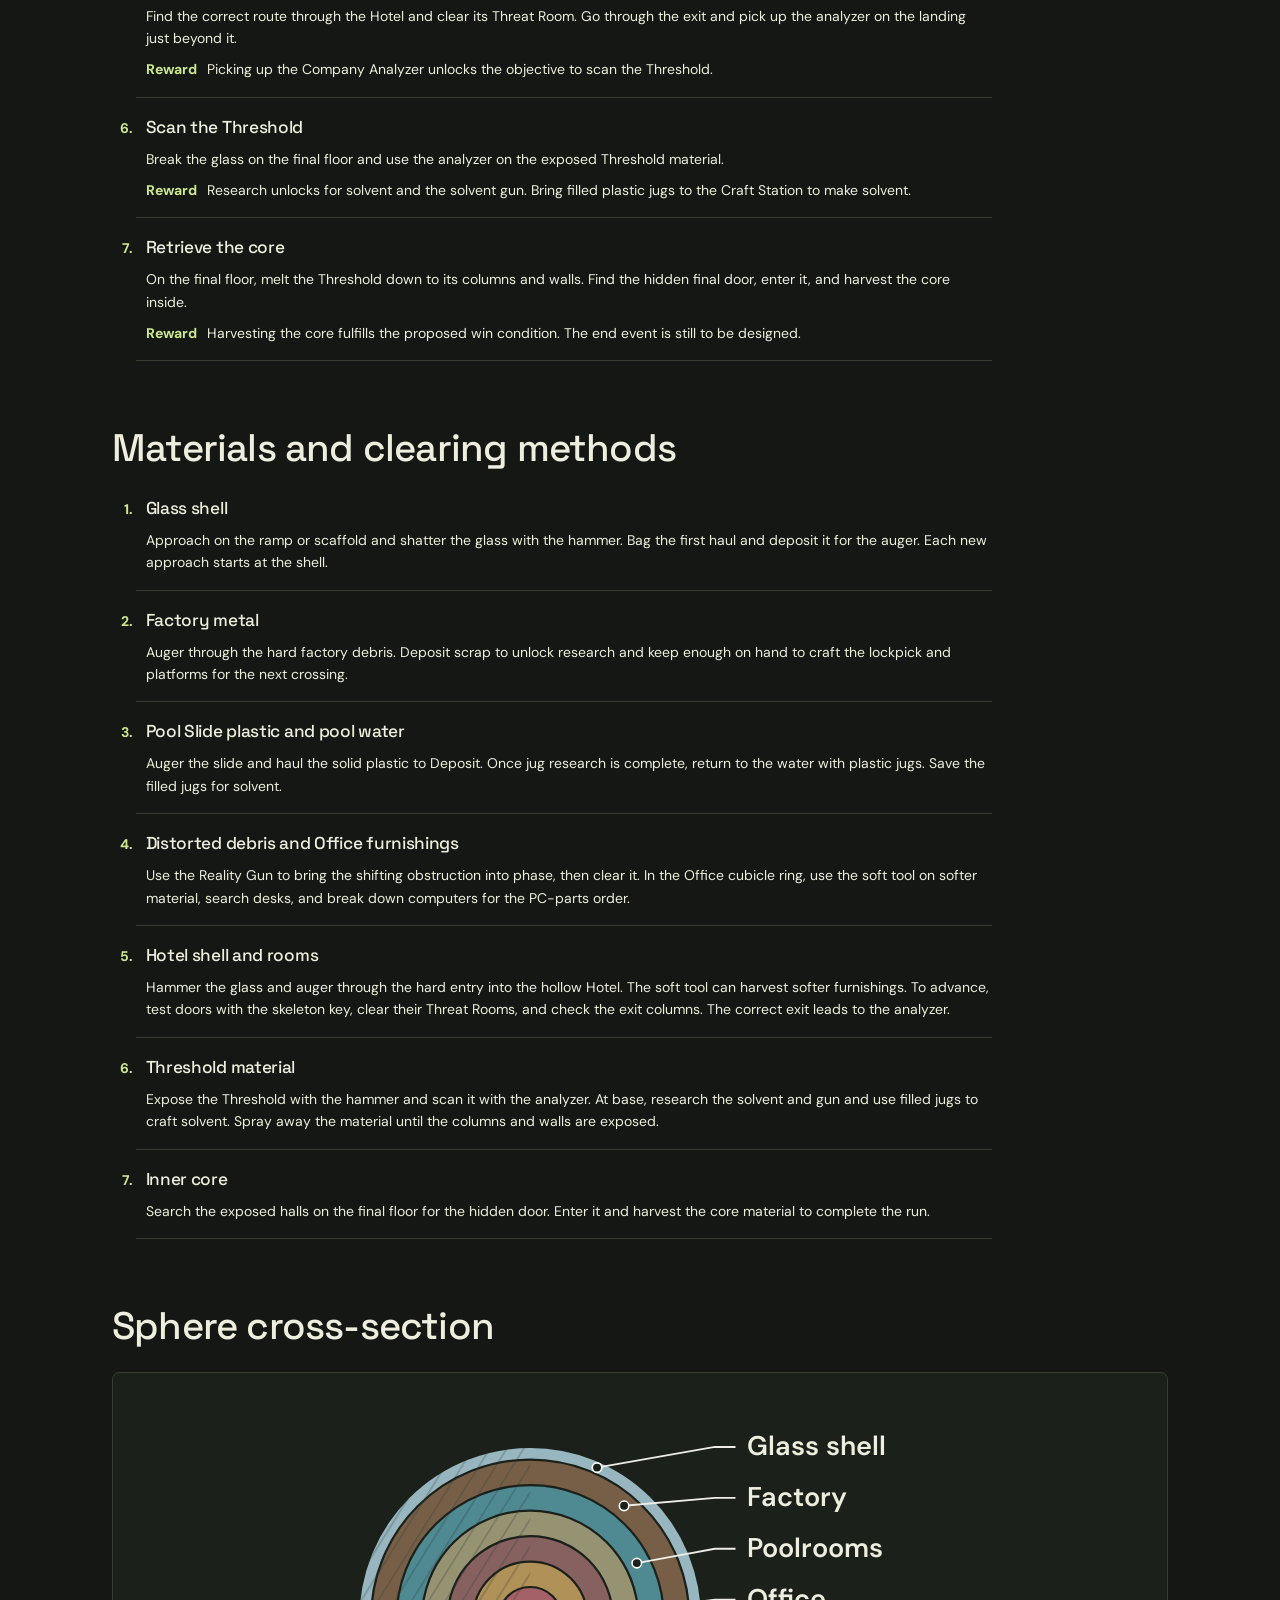
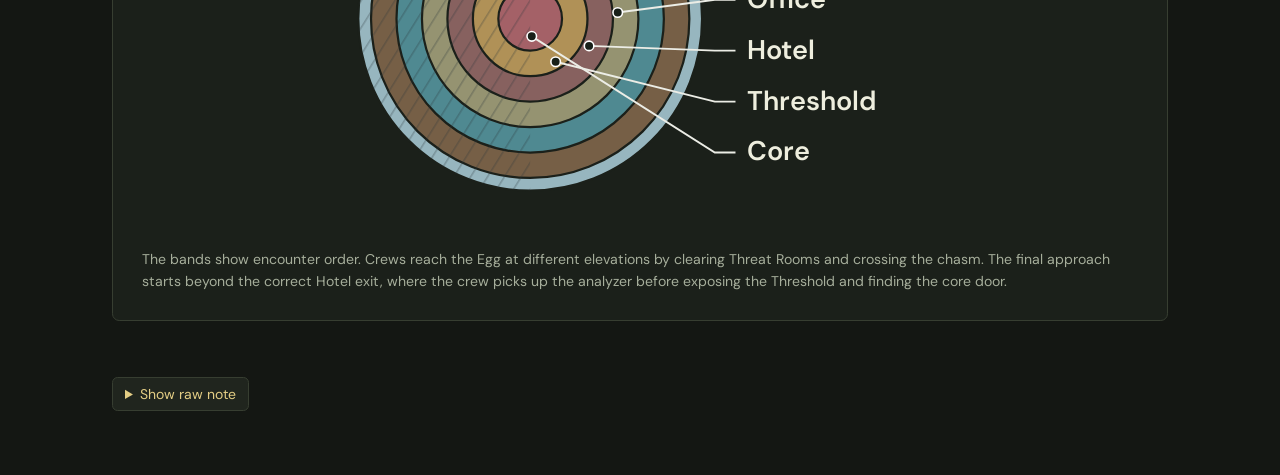
==== commit 3470cbad: "Diagram the Egg and document layer clearing and equipment" ====
--- a/docs/michael-notes.html
+++ b/docs/michael-notes.html
@@ -16,7 +16,7 @@
       <h1>Michael Notes</h1>
       <p>A corporation in the Backrooms hires a research crew to investigate a layered orb known as the Egg. A whole region of the Backrooms appears to have imploded into it. The crew must work its way to the core to find out whether it caused the anomaly.</p>
     </header>
-    <div class="jump-links" aria-label="On this page"><a href="#route">Floor connections</a><a href="#prototype">Prototype sequence</a><a href="#equipment">Tools and supplies</a><a href="#stations">Base stations</a><a href="#objectives">Objectives and rewards</a></div>
+    <div class="jump-links" aria-label="On this page"><a href="#route">Floor connections</a><a href="#prototype">Prototype sequence</a><a href="#equipment">Tools and supplies</a><a href="#stations">Base stations</a><a href="#objectives">Objectives and rewards</a><a href="#materials">Materials</a><a href="#sphere">Sphere cross-section</a></div>
     <section id="route">
       <h2>How the floors connect</h2>
       <div class="map-grid">
@@ -99,21 +99,34 @@
     </section>
     <section id="equipment">
       <h2>Tools and supplies</h2>
-      <dl class="inventory">
-        <div><dt>Hammer</dt><dd>Breaks the initial glass shell. After researching the railing recipe, use the hammer with metal scrap to make railing.</dd></div>
-        <div><dt>Auger</dt><dd>Breaks hard material and collects debris from the factory and Poolrooms.</dd></div>
-        <div><dt>Solvent and solvent gun</dt><dd>Research unlocks the solvent and its applicator. Crafting solvent requires plastic jugs filled with Poolrooms water. Load the solvent into the gun to dissolve the Threshold.</dd></div>
-        <div><dt>Scrap lockpick</dt><dd>Craft it from factory scrap. The first Threat Door requires it. Selected locked doors in the surrounding Threshold could also open onto optional hidden locations.</dd></div>
-        <div><dt>Scaffolding</dt><dd>Craft flat railing or platform sections from scrap to span the chasm and reach the Egg at different elevations.</dd></div>
-        <div><dt>Reality Gun</dt><dd>Research tool that brings distorted Backrooms debris into phase so the crew can mine it or clear a blocked doorway.</dd></div>
-        <div><dt>Soft tool</dt><dd>Harvests softer material in the Office and Hotel.</dd></div>
-        <div><dt>Garbage bags</dt><dd>Small reusable carriers for glass and other solids. Most useful before the crew can make buckets.</dd></div>
-        <div><dt>Buckets</dt><dd>Carry solid material back to base for deposit or research.</dd></div>
-        <div><dt>Plastic jug</dt><dd>The only container that can collect water. The jug requires glass research, which the Pool Slide objective unlocks. Fill jugs in the Poolrooms and bring them to the Craft Station for solvent.</dd></div>
-        <div><dt>Marker and flashlight</dt><dd>Mark doors with the marker. Use the flashlight for a flash of light.</dd></div>
-        <div><dt>Metal Detector</dt><dd>Locates valuable treasure inside the Egg. Sell finds to fund optional purchases.</dd></div>
-        <div><dt>Door Detector</dt><dd>An expensive store upgrade for finding the onward route through the hotel.</dd></div>
-      </dl>
+      <table class="kit-table">
+        <caption>Progression items</caption>
+        <thead><tr><th scope="col">Item</th><th scope="col">When and how the crew uses it</th></tr></thead>
+        <tbody>
+          <tr><th scope="row">Hammer</th><td>Issued on arrival. Shatter the outer glass on each approach. After railing research, work scrap into bridge sections.</td></tr>
+          <tr><th scope="row">Garbage bags</th><td>Reusable, low-capacity carriers for the early glass haul, before buckets become available.</td></tr>
+          <tr><th scope="row">Auger</th><td>Issued for the glass order. Break hard Factory and Poolrooms material to recover scrap and slide debris.</td></tr>
+          <tr><th scope="row">Buckets</th><td>The scrap order unlocks the recipe. Carry solid material to Deposit or Research.</td></tr>
+          <tr><th scope="row">Scrap lockpick</th><td>Craft from factory scrap after the scrap order. Pick the first Threat Door. Optional locks in the surrounding Threshold can also conceal side rooms.</td></tr>
+          <tr><th scope="row">Scaffolding</th><td>Craft railing and flat platform sections from scrap. Bridge the chasm where the premade ramp cannot reach the Egg.</td></tr>
+          <tr><th scope="row">Plastic jug</th><td>The Pool Slide order unlocks jug research. A plastic jug is the only vessel for collecting pool water. Bring filled jugs back for solvent.</td></tr>
+          <tr><th scope="row">Reality Gun</th><td>Research after the plastic order. Bring the shifting doorway and Office debris into phase so the crew can clear them.</td></tr>
+          <tr><th scope="row">Soft tool</th><td>Harvest softer Office and Hotel material. The draft leaves its acquisition point open.</td></tr>
+          <tr><th scope="row">Skeleton key</th><td>Research after the PC-parts order. Unlock the Office exit and test candidate doors in the Hotel.</td></tr>
+          <tr><th scope="row">Company Analyzer</th><td>Pick it up on the landing beyond the correct Hotel exit. Scan the exposed Threshold to earn solvent research.</td></tr>
+          <tr><th scope="row">Solvent and solvent gun</th><td>Research after the scan. Craft solvent with filled plastic jugs, then spray the Threshold to expose the final door.</td></tr>
+        </tbody>
+      </table>
+      <table class="kit-table">
+        <caption>Shop items</caption>
+        <thead><tr><th scope="col">Item</th><th scope="col">Optional use and shop status</th></tr></thead>
+        <tbody>
+          <tr><th scope="row">Door Detector</th><td>Specified store upgrade. Spend treasure proceeds to identify the correct Hotel route and avoid repeat trips.</td></tr>
+          <tr><th scope="row">Metal Detector</th><td>Proposed stock. Search the Egg for treasure to fund optional purchases.</td></tr>
+          <tr><th scope="row">Marker</th><td>Proposed stock. Mark doors to keep track of routes the crew has tried.</td></tr>
+          <tr><th scope="row">Flashlight</th><td>Proposed stock. Illuminate a dark room or doorway with a flash.</td></tr>
+        </tbody>
+      </table>
     </section>
     <section id="stations">
       <h2>Stations at base</h2>
@@ -163,6 +176,58 @@
           <p class="objective-reward"><strong>Reward</strong> Harvesting the core fulfills the proposed win condition. The end event is still to be designed.</p>
         </li>
       </ol>
+    </section>
+    <section id="materials">
+      <h2>Materials and clearing methods</h2>
+      <ol class="stage-list">
+        <li><h3>Glass shell</h3><p>Approach on the ramp or scaffold and shatter the glass with the hammer. Bag the first haul and deposit it for the auger. Each new approach starts at the shell.</p></li>
+        <li><h3>Factory metal</h3><p>Auger through the hard factory debris. Deposit scrap to unlock research and keep enough on hand to craft the lockpick and platforms for the next crossing.</p></li>
+        <li><h3>Pool Slide plastic and pool water</h3><p>Auger the slide and haul the solid plastic to Deposit. Once jug research is complete, return to the water with plastic jugs. Save the filled jugs for solvent.</p></li>
+        <li><h3>Distorted debris and Office furnishings</h3><p>Use the Reality Gun to bring the shifting obstruction into phase, then clear it. In the Office cubicle ring, use the soft tool on softer material, search desks, and break down computers for the PC-parts order.</p></li>
+        <li><h3>Hotel shell and rooms</h3><p>Hammer the glass and auger through the hard entry into the hollow Hotel. The soft tool can harvest softer furnishings. To advance, test doors with the skeleton key, clear their Threat Rooms, and check the exit columns. The correct exit leads to the analyzer.</p></li>
+        <li><h3>Threshold material</h3><p>Expose the Threshold with the hammer and scan it with the analyzer. At base, research the solvent and gun and use filled jugs to craft solvent. Spray away the material until the columns and walls are exposed.</p></li>
+        <li><h3>Inner core</h3><p>Search the exposed halls on the final floor for the hidden door. Enter it and harvest the core material to complete the run.</p></li>
+      </ol>
+    </section>
+    <section id="sphere">
+      <h2>Sphere cross-section</h2>
+      <figure class="drawing sphere-cutaway">
+        <svg viewBox="0 0 382 276" role="img" aria-labelledby="egg-cutaway-title egg-cutaway-desc">
+          <title id="egg-cutaway-title">The Egg, from glass shell to inner core</title>
+          <desc id="egg-cutaway-desc">A schematic cutaway shows the glass exterior and the Factory, Poolrooms, Office, Hotel, Threshold, and core in encounter order. Threat Rooms connect different elevations outside the Egg. The final door behind the dissolved Threshold leads to the core.</desc>
+          <defs>
+            <pattern id="shell-lines" width="9" height="9" patternUnits="userSpaceOnUse" patternTransform="rotate(32)">
+              <path d="M0 0 V9" stroke="#293538" stroke-width="2" opacity=".28"/>
+            </pattern>
+            <clipPath id="egg-outline"><circle cx="122" cy="140" r="108"/></clipPath>
+          </defs>
+          <circle cx="122" cy="140" r="108" fill="#97b6bf" stroke="#1b201a" stroke-width="1.4"/>
+          <circle cx="122" cy="140" r="100" fill="#765f46" stroke="#1b201a" stroke-width="1.4"/>
+          <circle cx="122" cy="140" r="84" fill="#4f8991" stroke="#1b201a" stroke-width="1.4"/>
+          <circle cx="122" cy="140" r="68" fill="#959371" stroke="#1b201a" stroke-width="1.4"/>
+          <circle cx="122" cy="140" r="52" fill="#87615f" stroke="#1b201a" stroke-width="1.4"/>
+          <circle cx="122" cy="140" r="36" fill="#b09157" stroke="#1b201a" stroke-width="1.4"/>
+          <circle cx="122" cy="140" r="20" fill="#a46167" stroke="#1b201a" stroke-width="1.4"/>
+          <path d="M14 32 H122 V248 H14 Z" fill="url(#shell-lines)" clip-path="url(#egg-outline)"/>
+          <g fill="none" stroke="#ecede6" stroke-width="1.2">
+            <path d="M164 45 L238 32 H251"/>
+            <path d="M181 69 L238 64 H251"/>
+            <path d="M189 105 L238 96 H251"/>
+            <path d="M177 136 L238 128 H251"/>
+            <path d="M159 157 L238 160 H251"/>
+            <path d="M138 167 L238 192 H251"/>
+            <path d="M123 151 L238 224 H251"/>
+          </g>
+          <circle cx="164" cy="45" r="3" fill="#182019" stroke="#fff"/><text x="258" y="37" class="route-name">Glass shell</text>
+          <circle cx="181" cy="69" r="3" fill="#182019" stroke="#fff"/><text x="258" y="69" class="route-name">Factory</text>
+          <circle cx="189" cy="105" r="3" fill="#182019" stroke="#fff"/><text x="258" y="101" class="route-name">Poolrooms</text>
+          <circle cx="177" cy="136" r="3" fill="#182019" stroke="#fff"/><text x="258" y="133" class="route-name">Office</text>
+          <circle cx="159" cy="157" r="3" fill="#182019" stroke="#fff"/><text x="258" y="165" class="route-name">Hotel</text>
+          <circle cx="138" cy="167" r="3" fill="#182019" stroke="#fff"/><text x="258" y="197" class="route-name">Threshold</text>
+          <circle cx="123" cy="151" r="3" fill="#182019" stroke="#fff"/><text x="258" y="229" class="route-name">Core</text>
+        </svg>
+        <figcaption>The bands show encounter order. Crews reach the Egg at different elevations by clearing Threat Rooms and crossing the chasm. The final approach starts beyond the correct Hotel exit, where the crew picks up the analyzer before exposing the Threshold and finding the core door.</figcaption>
+      </figure>
     </section>
     <details class="raw-note">
       <summary><span class="when-closed">Show raw note</span><span class="when-open">Hide raw note</span></summary>
--- a/docs/michael-notes.css
+++ b/docs/michael-notes.css
@@ -61,3 +61,9 @@
   white-space: pre-wrap;
   overflow-wrap: anywhere;
 }
+
+.kit-table { width: 100%; margin: 1rem 0 2rem; border-collapse: collapse; table-layout: fixed; }
+.kit-table caption { text-align: left; font-size: 1.2rem; color: var(--route); margin-bottom: .5rem; }
+.kit-table th, .kit-table td { padding: .65rem .75rem; text-align: left; vertical-align: top; overflow-wrap: break-word; }
+.kit-table th:first-child { width: 32%; }
+.sphere-cutaway svg { max-width: 38rem; margin-inline: auto; }
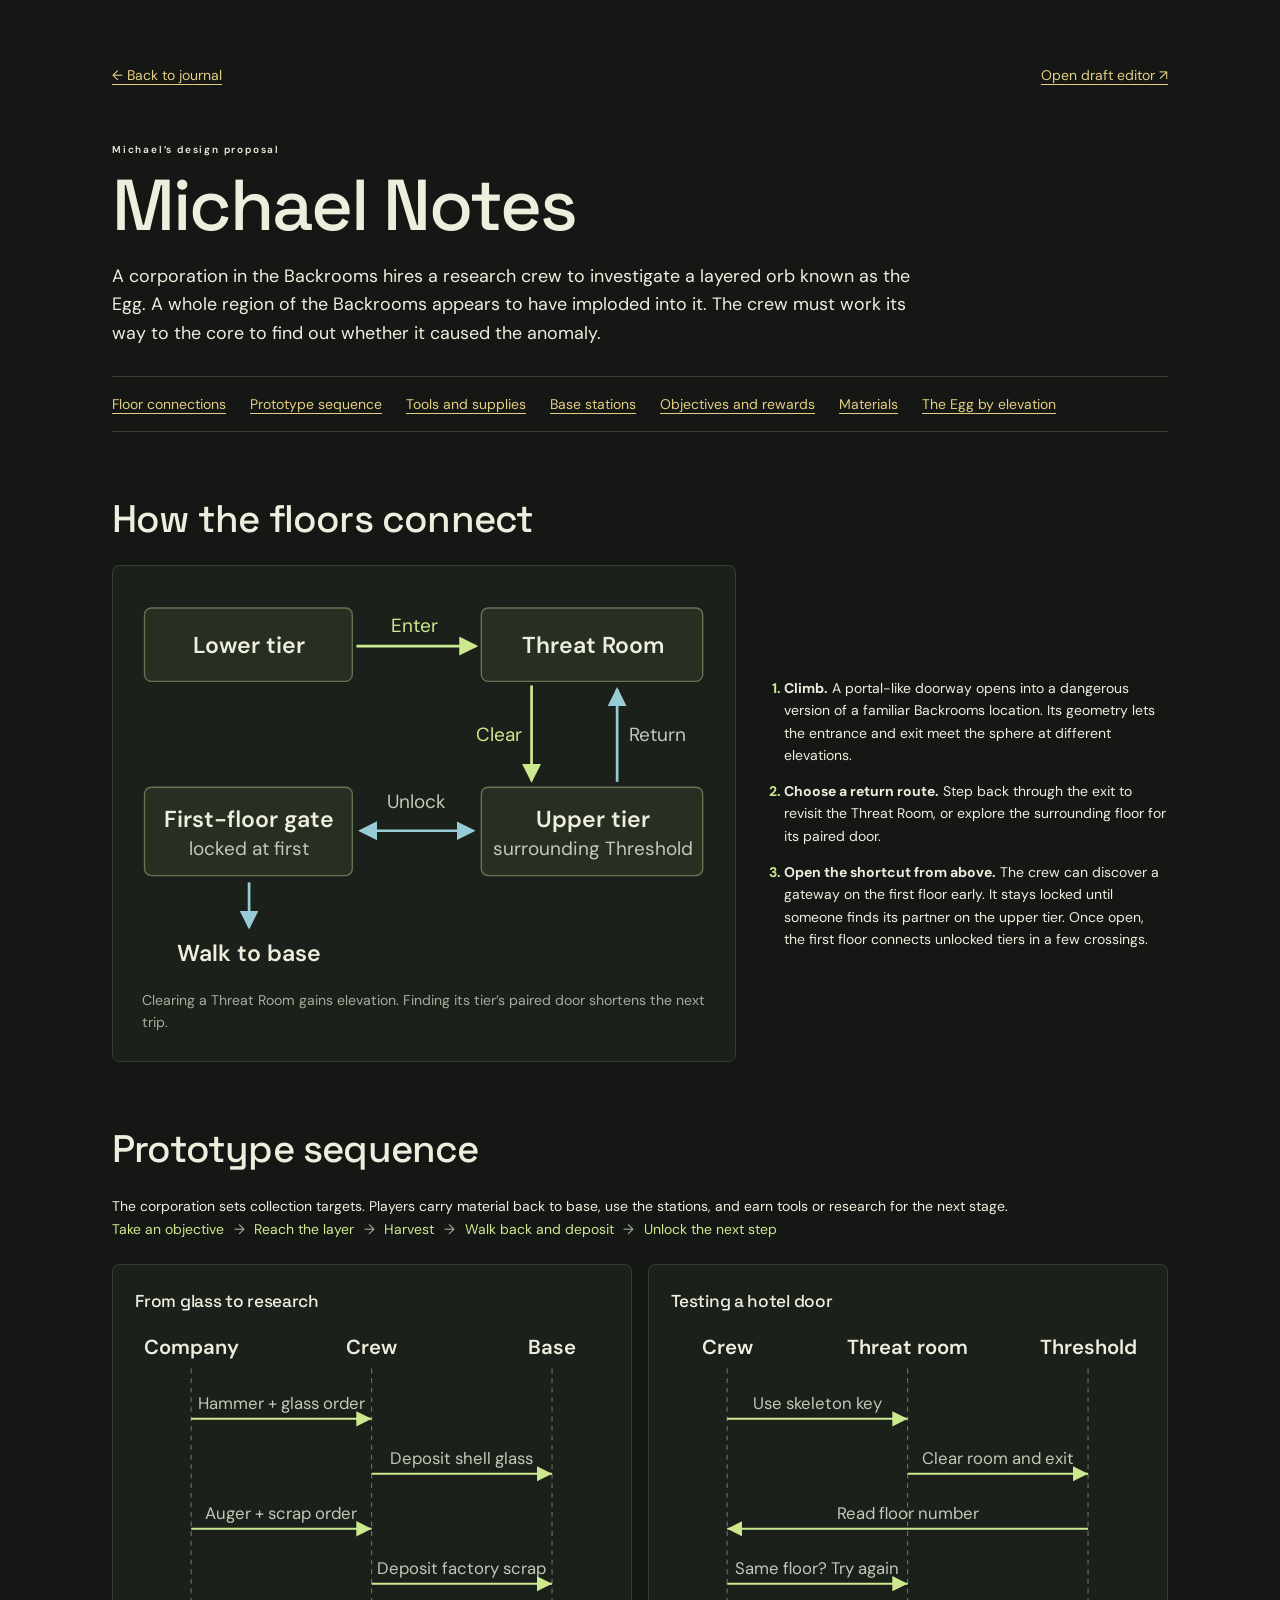
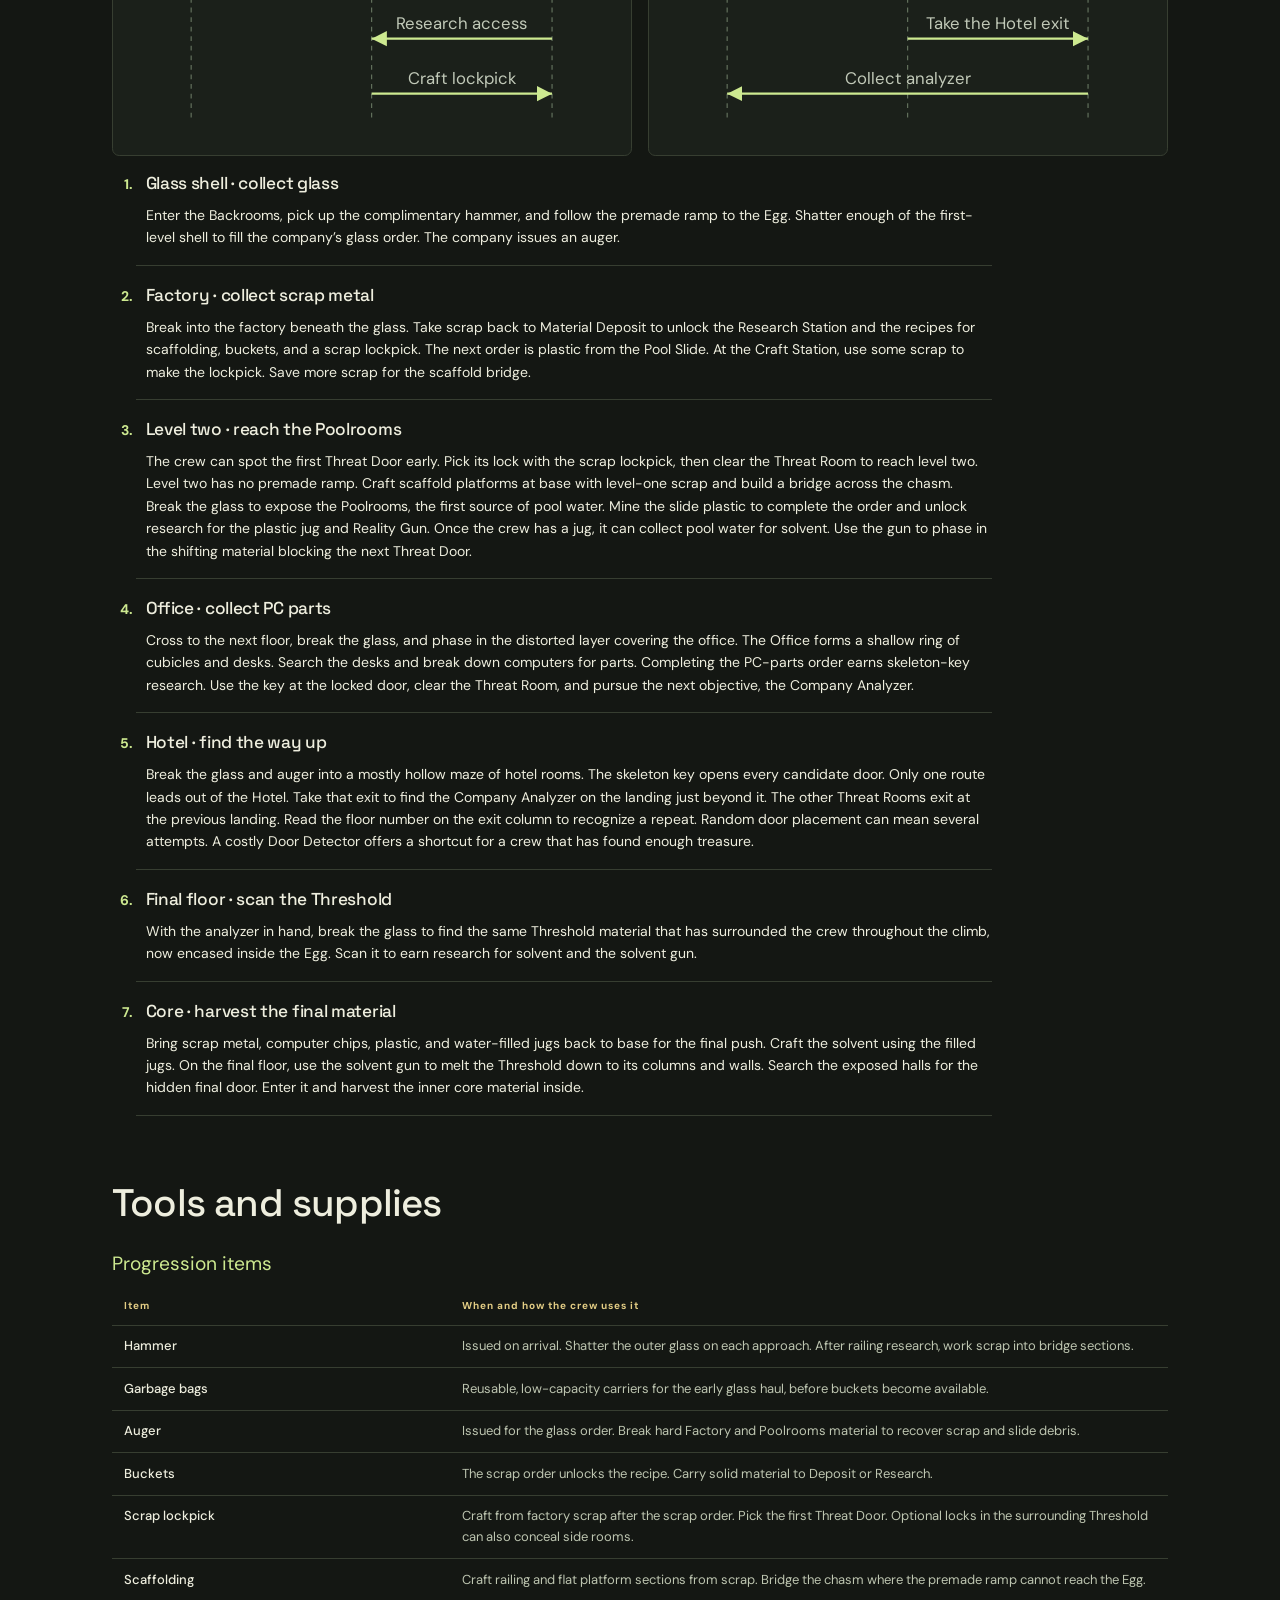
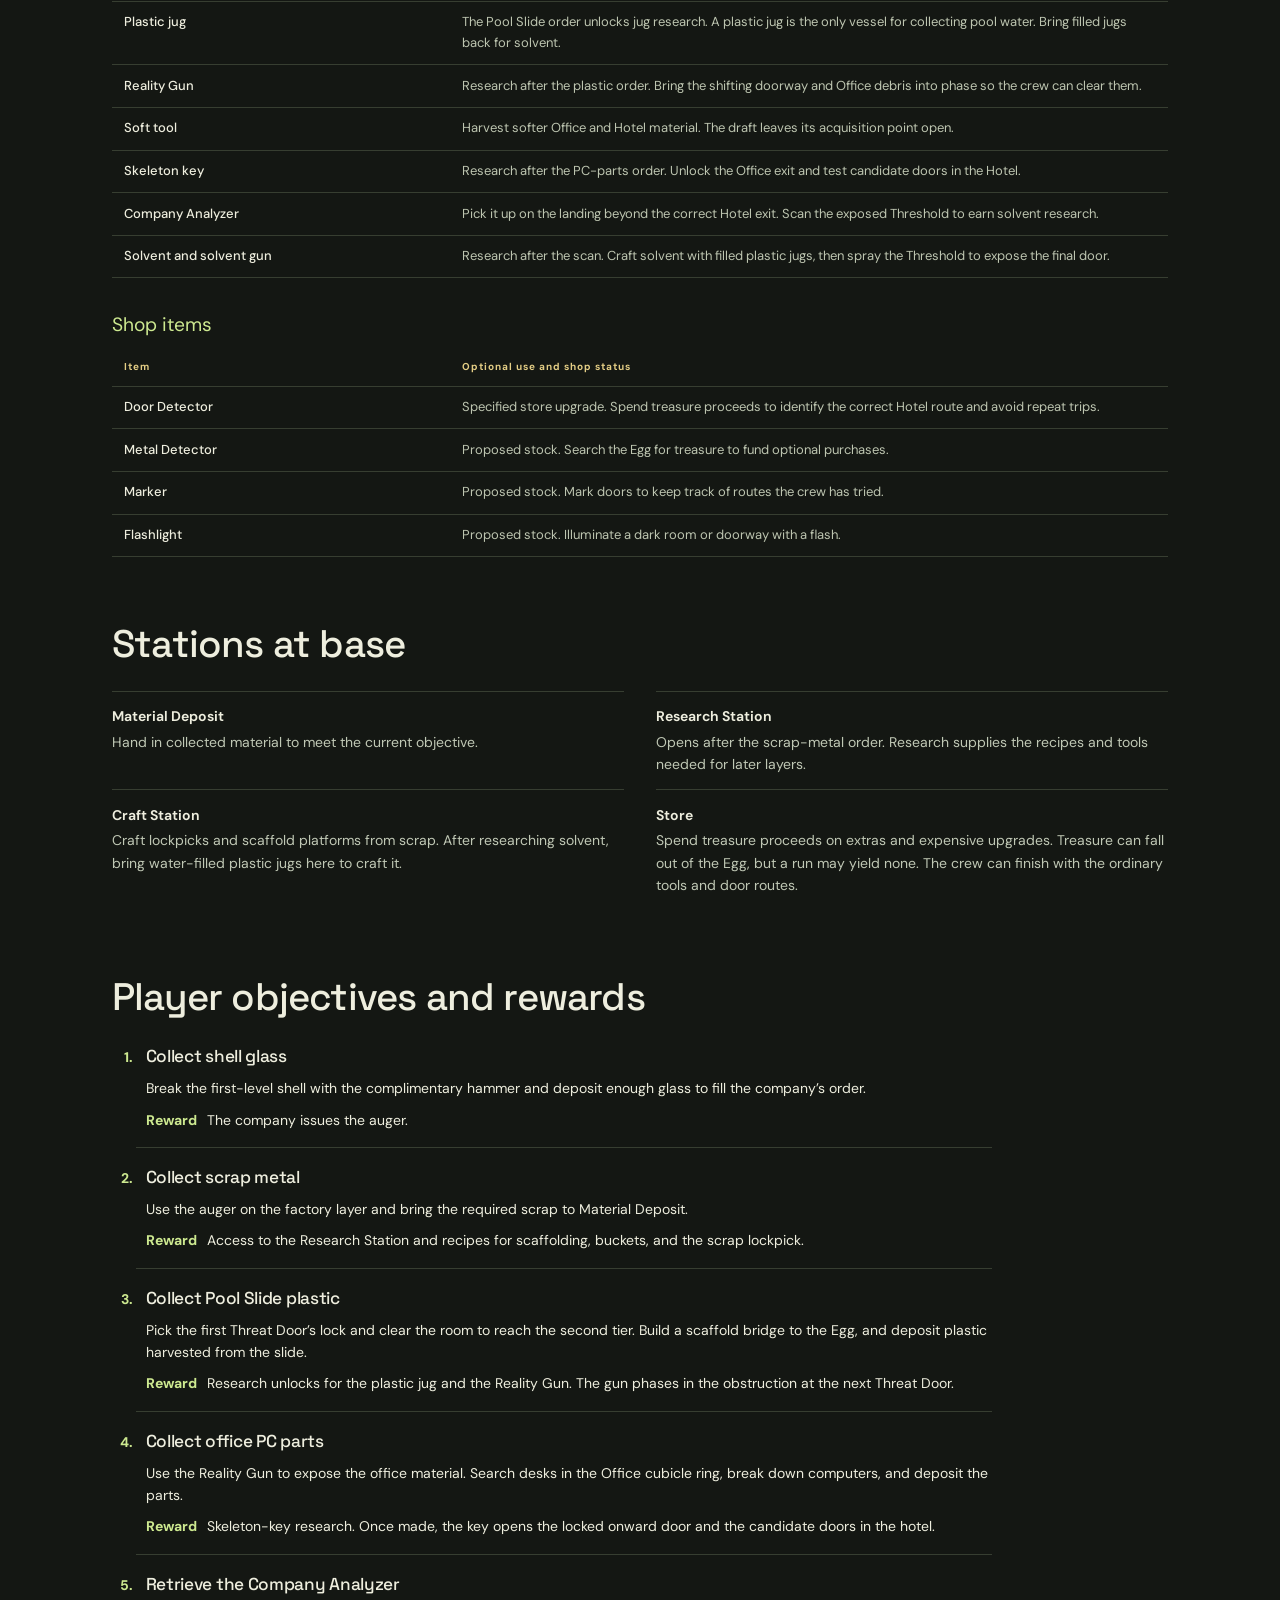
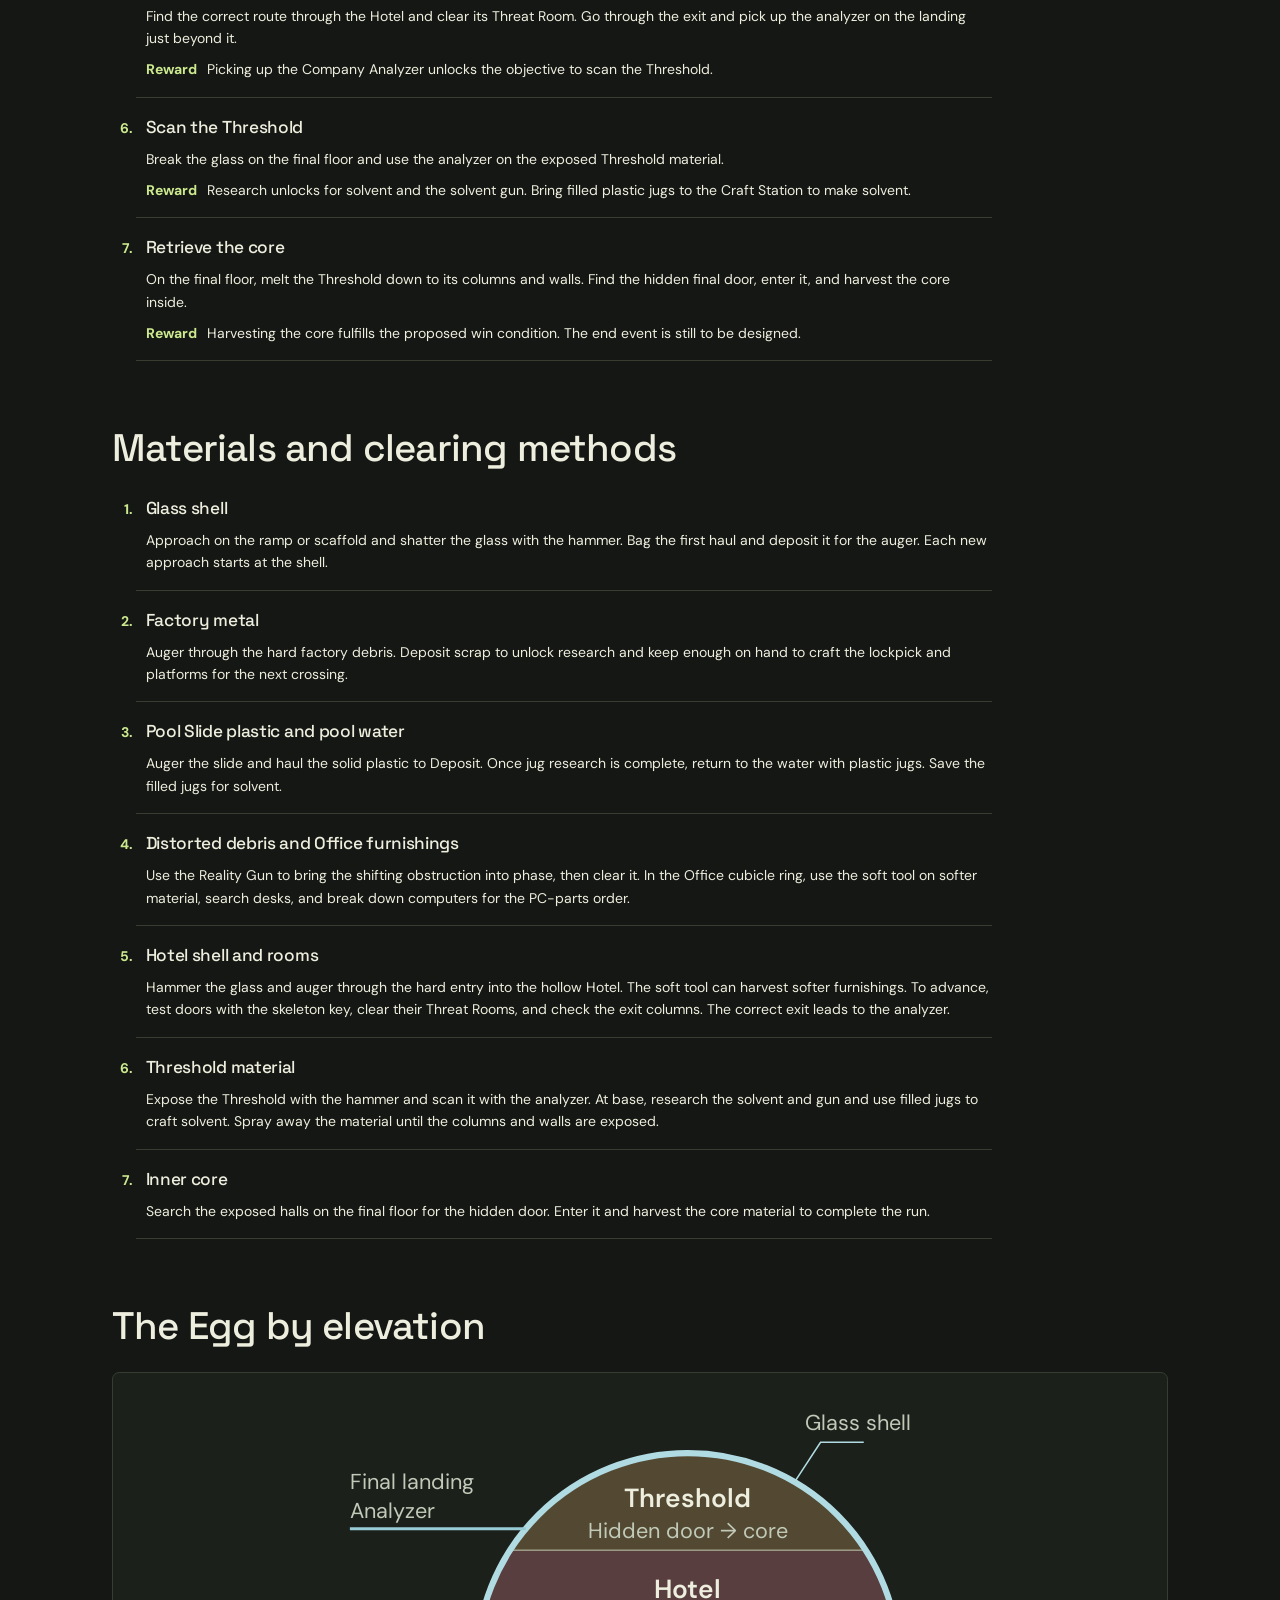
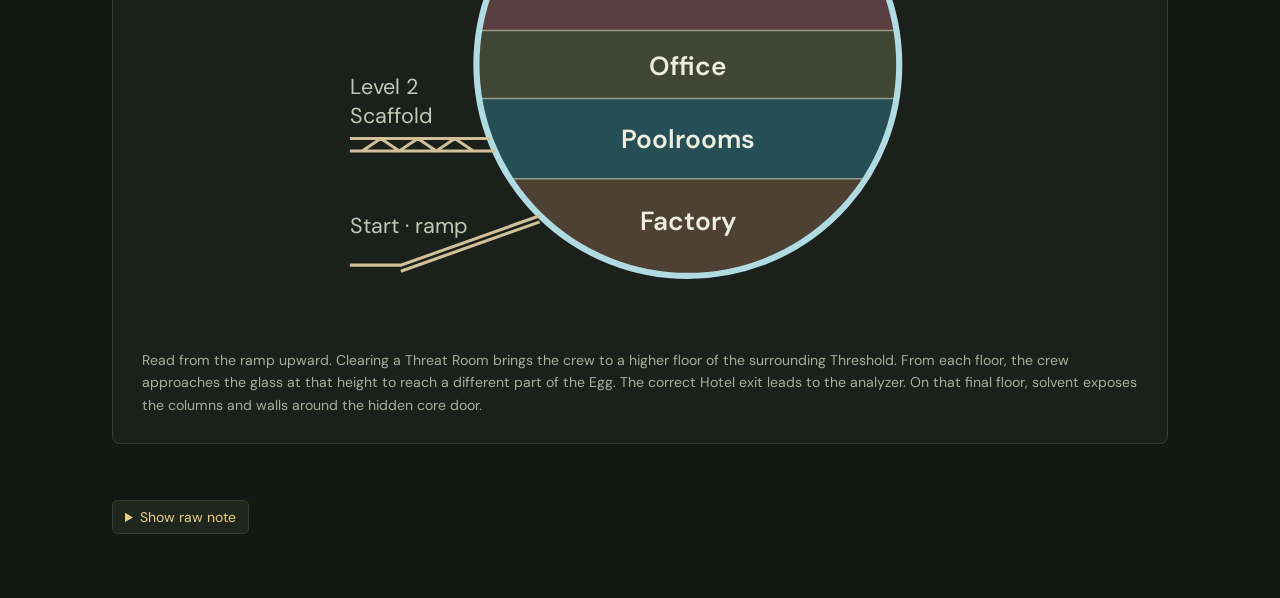
==== commit 40060ac1: "Show the Egg layers at their traversal elevations" ====
--- a/docs/michael-notes.html
+++ b/docs/michael-notes.html
@@ -16,7 +16,7 @@
       <h1>Michael Notes</h1>
       <p>A corporation in the Backrooms hires a research crew to investigate a layered orb known as the Egg. A whole region of the Backrooms appears to have imploded into it. The crew must work its way to the core to find out whether it caused the anomaly.</p>
     </header>
-    <div class="jump-links" aria-label="On this page"><a href="#route">Floor connections</a><a href="#prototype">Prototype sequence</a><a href="#equipment">Tools and supplies</a><a href="#stations">Base stations</a><a href="#objectives">Objectives and rewards</a><a href="#materials">Materials</a><a href="#sphere">Sphere cross-section</a></div>
+    <div class="jump-links" aria-label="On this page"><a href="#route">Floor connections</a><a href="#prototype">Prototype sequence</a><a href="#equipment">Tools and supplies</a><a href="#stations">Base stations</a><a href="#objectives">Objectives and rewards</a><a href="#materials">Materials</a><a href="#sphere">The Egg by elevation</a></div>
     <section id="route">
       <h2>How the floors connect</h2>
       <div class="map-grid">
@@ -190,43 +190,51 @@
       </ol>
     </section>
     <section id="sphere">
-      <h2>Sphere cross-section</h2>
+      <h2>The Egg by elevation</h2>
       <figure class="drawing sphere-cutaway">
-        <svg viewBox="0 0 382 276" role="img" aria-labelledby="egg-cutaway-title egg-cutaway-desc">
-          <title id="egg-cutaway-title">The Egg, from glass shell to inner core</title>
-          <desc id="egg-cutaway-desc">A schematic cutaway shows the glass exterior and the Factory, Poolrooms, Office, Hotel, Threshold, and core in encounter order. Threat Rooms connect different elevations outside the Egg. The final door behind the dissolved Threshold leads to the core.</desc>
+        <svg viewBox="0 0 394 350" role="img" aria-labelledby="egg-elevation-title egg-elevation-desc">
+          <title id="egg-elevation-title">Side view of the Egg and its approaches</title>
+          <desc id="egg-elevation-desc">Read upward from the premade ramp. The Factory is behind the glass on the first floor. A scaffold bridge reaches the Poolrooms on the second floor. The Office and Hotel occupy higher elevations. Beyond the correct Hotel exit, the analyzer waits on the final landing. At that height the crew dissolves the Threshold and enters the hidden door to harvest the core.</desc>
           <defs>
-            <pattern id="shell-lines" width="9" height="9" patternUnits="userSpaceOnUse" patternTransform="rotate(32)">
-              <path d="M0 0 V9" stroke="#293538" stroke-width="2" opacity=".28"/>
-            </pattern>
-            <clipPath id="egg-outline"><circle cx="122" cy="140" r="108"/></clipPath>
+            <clipPath id="egg-interior"><circle cx="228" cy="174" r="136"/></clipPath>
           </defs>
-          <circle cx="122" cy="140" r="108" fill="#97b6bf" stroke="#1b201a" stroke-width="1.4"/>
-          <circle cx="122" cy="140" r="100" fill="#765f46" stroke="#1b201a" stroke-width="1.4"/>
-          <circle cx="122" cy="140" r="84" fill="#4f8991" stroke="#1b201a" stroke-width="1.4"/>
-          <circle cx="122" cy="140" r="68" fill="#959371" stroke="#1b201a" stroke-width="1.4"/>
-          <circle cx="122" cy="140" r="52" fill="#87615f" stroke="#1b201a" stroke-width="1.4"/>
-          <circle cx="122" cy="140" r="36" fill="#b09157" stroke="#1b201a" stroke-width="1.4"/>
-          <circle cx="122" cy="140" r="20" fill="#a46167" stroke="#1b201a" stroke-width="1.4"/>
-          <path d="M14 32 H122 V248 H14 Z" fill="url(#shell-lines)" clip-path="url(#egg-outline)"/>
-          <g fill="none" stroke="#ecede6" stroke-width="1.2">
-            <path d="M164 45 L238 32 H251"/>
-            <path d="M181 69 L238 64 H251"/>
-            <path d="M189 105 L238 96 H251"/>
-            <path d="M177 136 L238 128 H251"/>
-            <path d="M159 157 L238 160 H251"/>
-            <path d="M138 167 L238 192 H251"/>
-            <path d="M123 151 L238 224 H251"/>
+
+          <!-- Each horizontal slice meets the outer glass at its own elevation. -->
+          <g clip-path="url(#egg-interior)">
+            <rect x="92" y="38" width="272" height="62" fill="#534932"/>
+            <rect x="92" y="100" width="272" height="52" fill="#593e40"/>
+            <rect x="92" y="152" width="272" height="44" fill="#414634"/>
+            <rect x="92" y="196" width="272" height="52" fill="#264e55"/>
+            <rect x="92" y="248" width="272" height="62" fill="#4e4032"/>
+            <path d="M92 100h272 M92 152h272 M92 196h272 M92 248h272" fill="none" stroke="#c3c8ae" stroke-opacity=".68"/>
+            <g text-anchor="middle" class="route-name">
+              <text x="228" y="72">Threshold</text>
+              <text x="228" y="131">Hotel</text>
+              <text x="228" y="181">Office</text>
+              <text x="228" y="228">Poolrooms</text>
+              <text x="228" y="281">Factory</text>
+            </g>
+            <text x="228" y="92" text-anchor="middle" class="route-small">Hidden door → core</text>
           </g>
-          <circle cx="164" cy="45" r="3" fill="#182019" stroke="#fff"/><text x="258" y="37" class="route-name">Glass shell</text>
-          <circle cx="181" cy="69" r="3" fill="#182019" stroke="#fff"/><text x="258" y="69" class="route-name">Factory</text>
-          <circle cx="189" cy="105" r="3" fill="#182019" stroke="#fff"/><text x="258" y="101" class="route-name">Poolrooms</text>
-          <circle cx="177" cy="136" r="3" fill="#182019" stroke="#fff"/><text x="258" y="133" class="route-name">Office</text>
-          <circle cx="159" cy="157" r="3" fill="#182019" stroke="#fff"/><text x="258" y="165" class="route-name">Hotel</text>
-          <circle cx="138" cy="167" r="3" fill="#182019" stroke="#fff"/><text x="258" y="197" class="route-name">Threshold</text>
-          <circle cx="123" cy="151" r="3" fill="#182019" stroke="#fff"/><text x="258" y="229" class="route-name">Core</text>
+          <circle cx="228" cy="174" r="137" fill="none" stroke="#b1dbe3" stroke-width="4"/>
+          <path d="M297 56 l17 -26 h28" fill="none" stroke="#b1dbe3"/>
+          <text x="338" y="22" text-anchor="middle" class="route-small">Glass shell</text>
+
+          <!-- The starting ramp and second-floor bridge cross the chasm from outside. -->
+          <g fill="none" stroke="#d0bf98" stroke-width="2">
+            <path d="M9 304 H42 L132 272 M42 308 L132 276"/>
+            <path d="M9 222 H100 M9 230 H103 M17 230 l12 -8 12 8 12 -8 12 8 12 -8 12 8"/>
+          </g>
+          <g class="route-small">
+            <text x="9" y="283">Start · ramp</text>
+            <text x="9" y="193">Level 2</text>
+            <text x="9" y="212">Scaffold</text>
+            <text x="9" y="60">Final landing</text>
+            <text x="9" y="79">Analyzer</text>
+          </g>
+          <path d="M9 86 H123" fill="none" stroke="#97cbd5" stroke-width="2"/>
         </svg>
-        <figcaption>The bands show encounter order. Crews reach the Egg at different elevations by clearing Threat Rooms and crossing the chasm. The final approach starts beyond the correct Hotel exit, where the crew picks up the analyzer before exposing the Threshold and finding the core door.</figcaption>
+        <figcaption>Read from the ramp upward. Clearing a Threat Room brings the crew to a higher floor of the surrounding Threshold. From each floor, the crew approaches the glass at that height to reach a different part of the Egg. The correct Hotel exit leads to the analyzer. On that final floor, solvent exposes the columns and walls around the hidden core door.</figcaption>
       </figure>
     </section>
     <details class="raw-note">
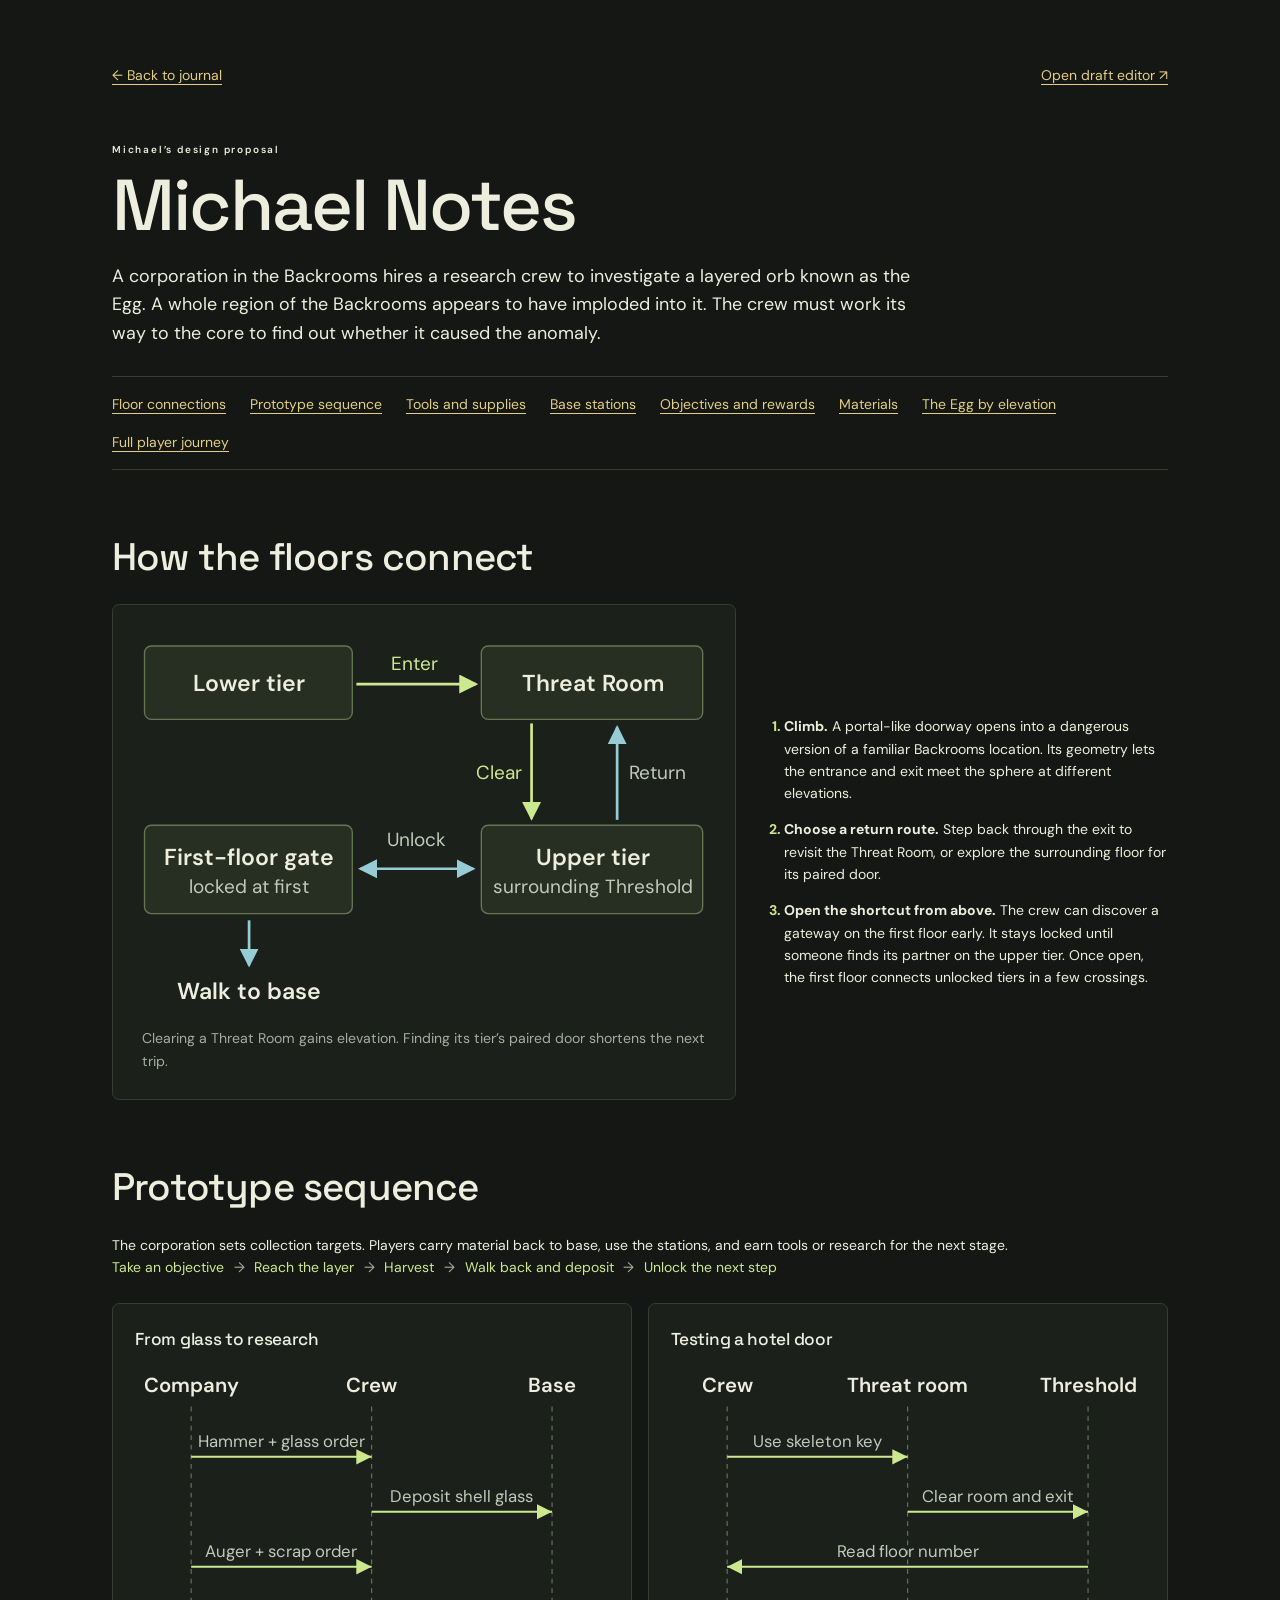
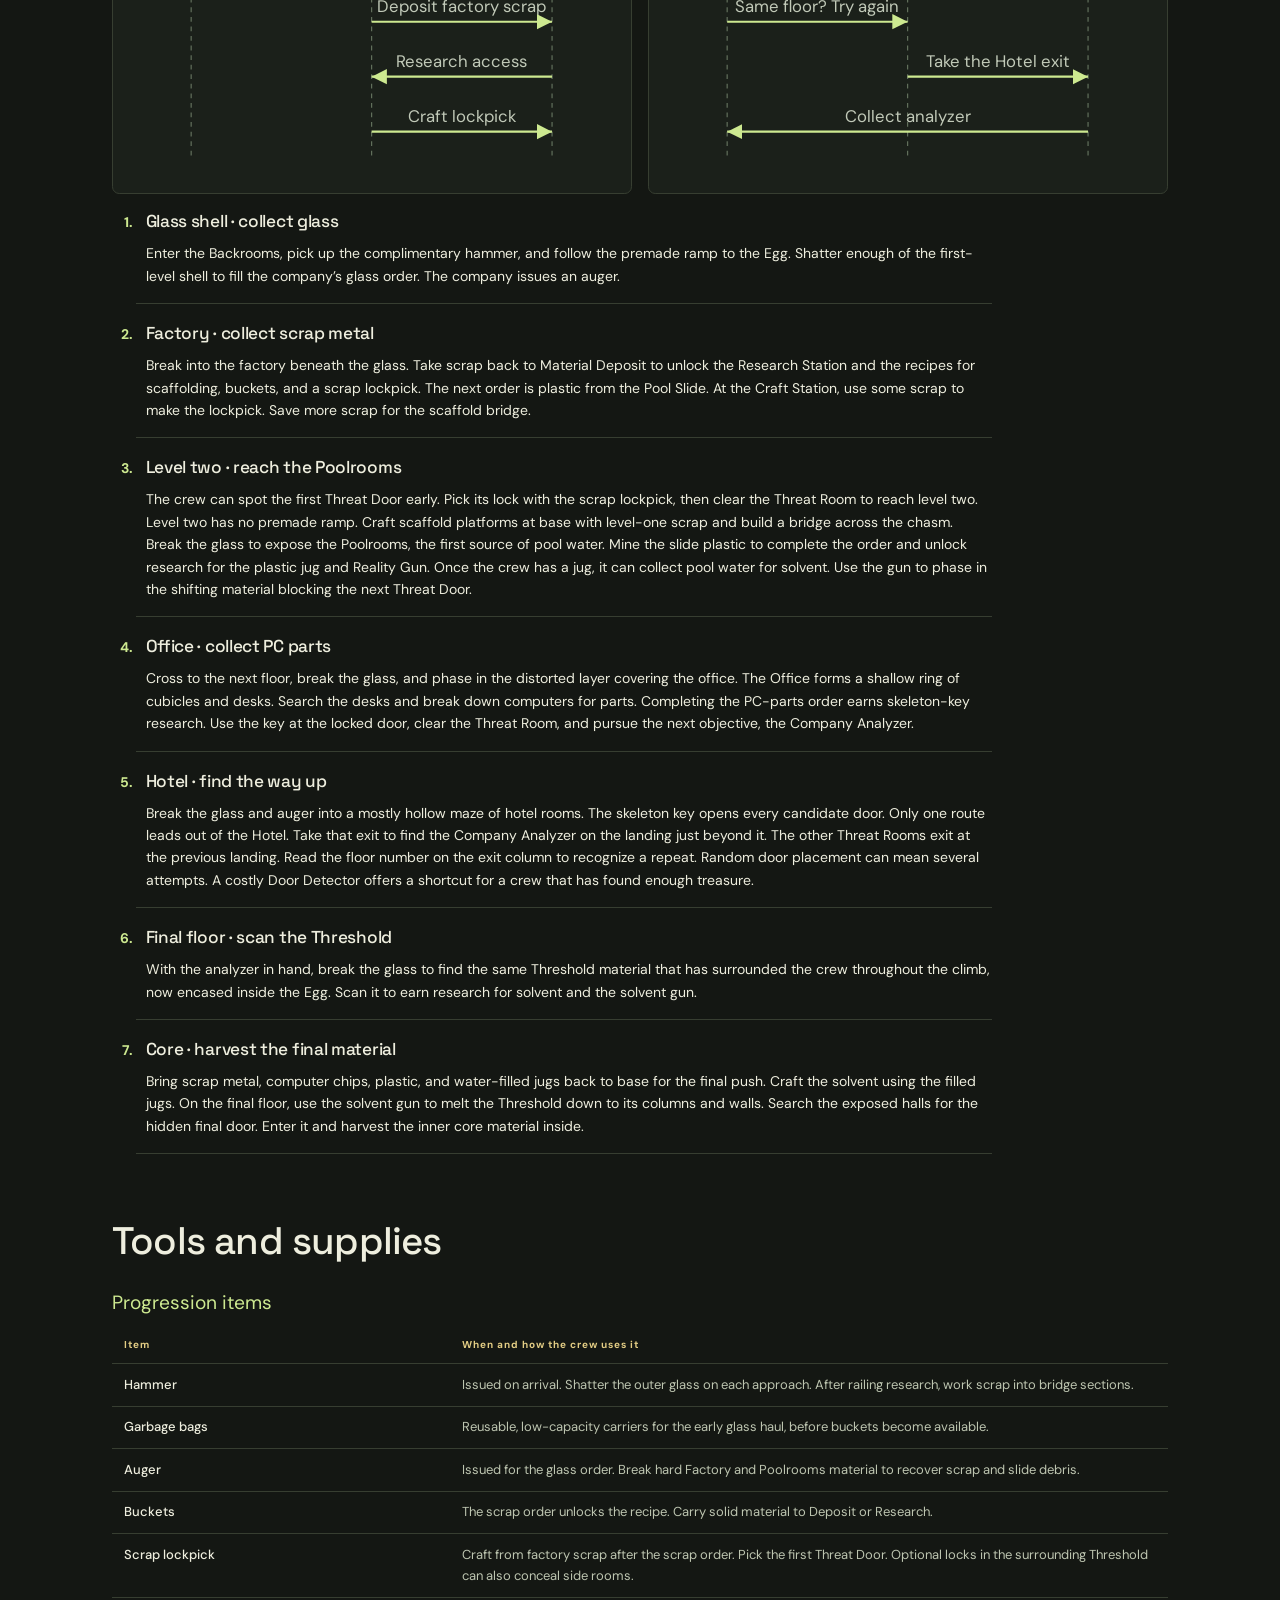
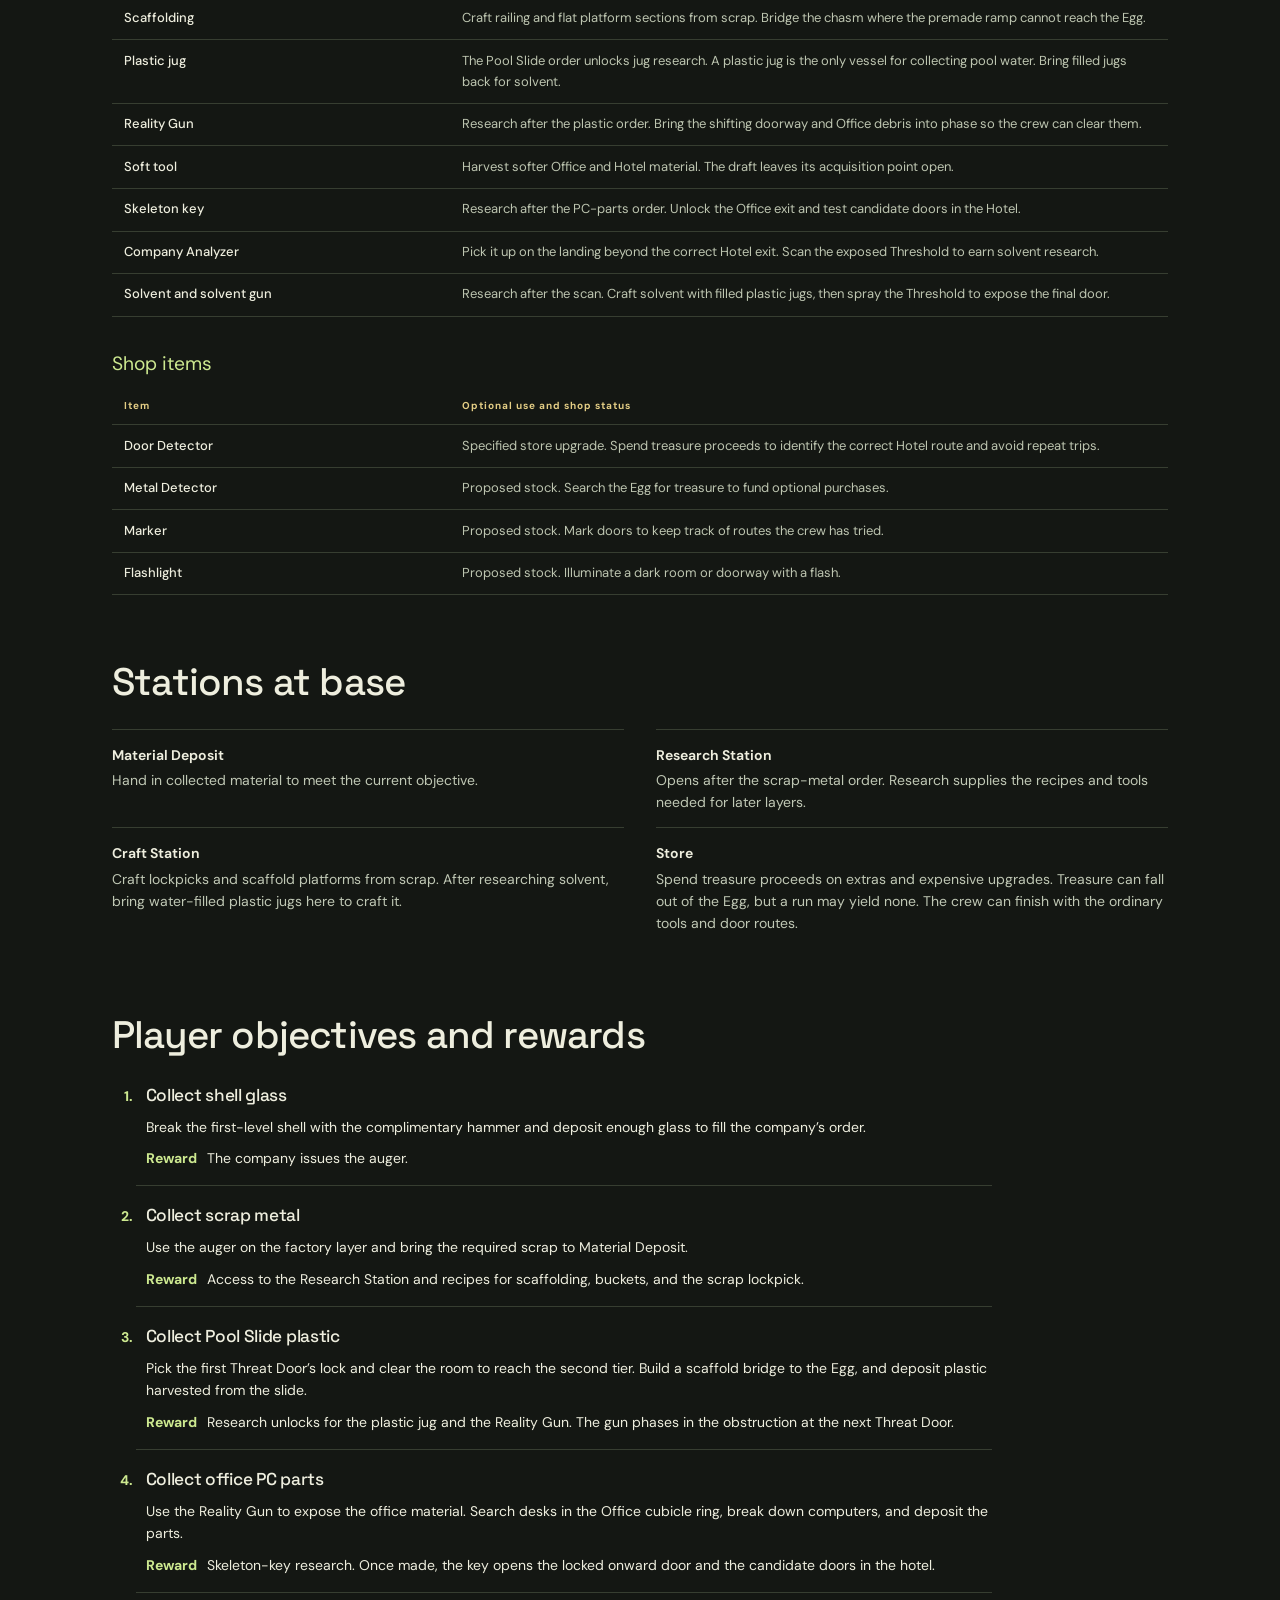
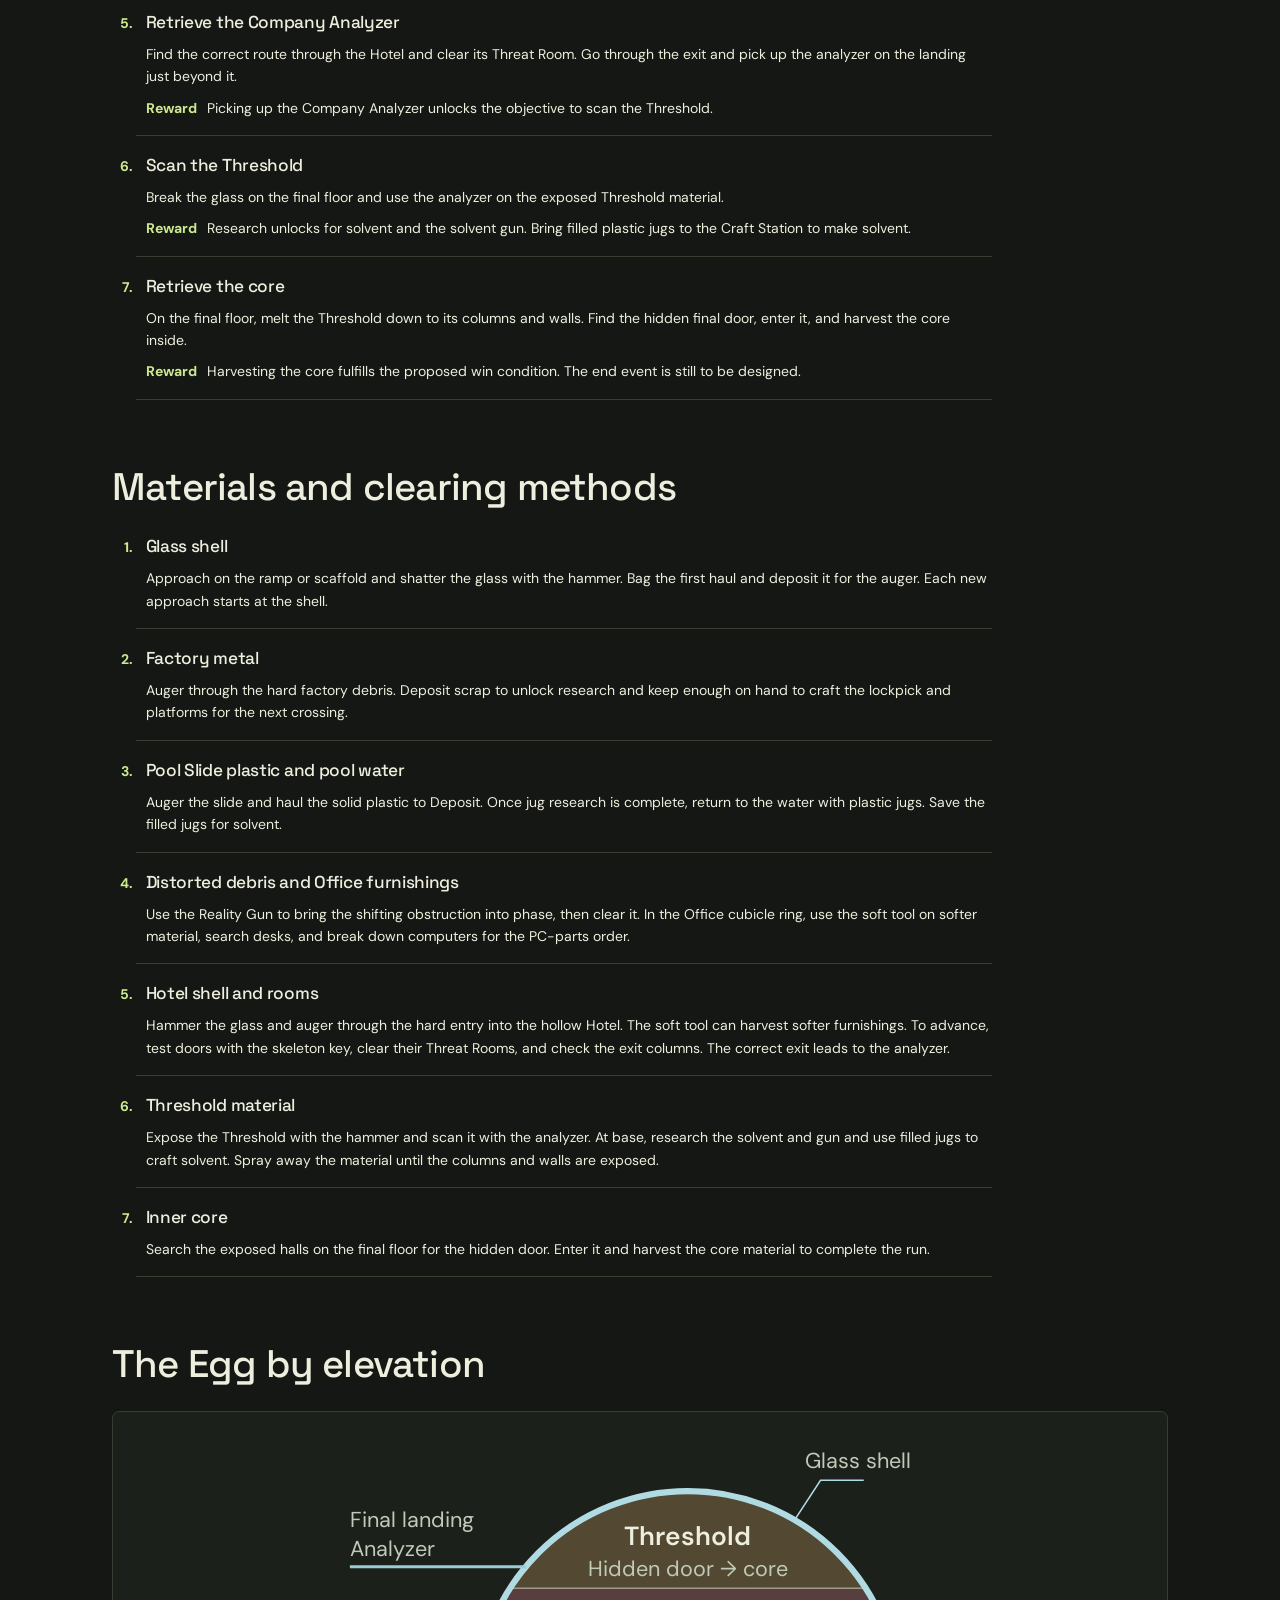
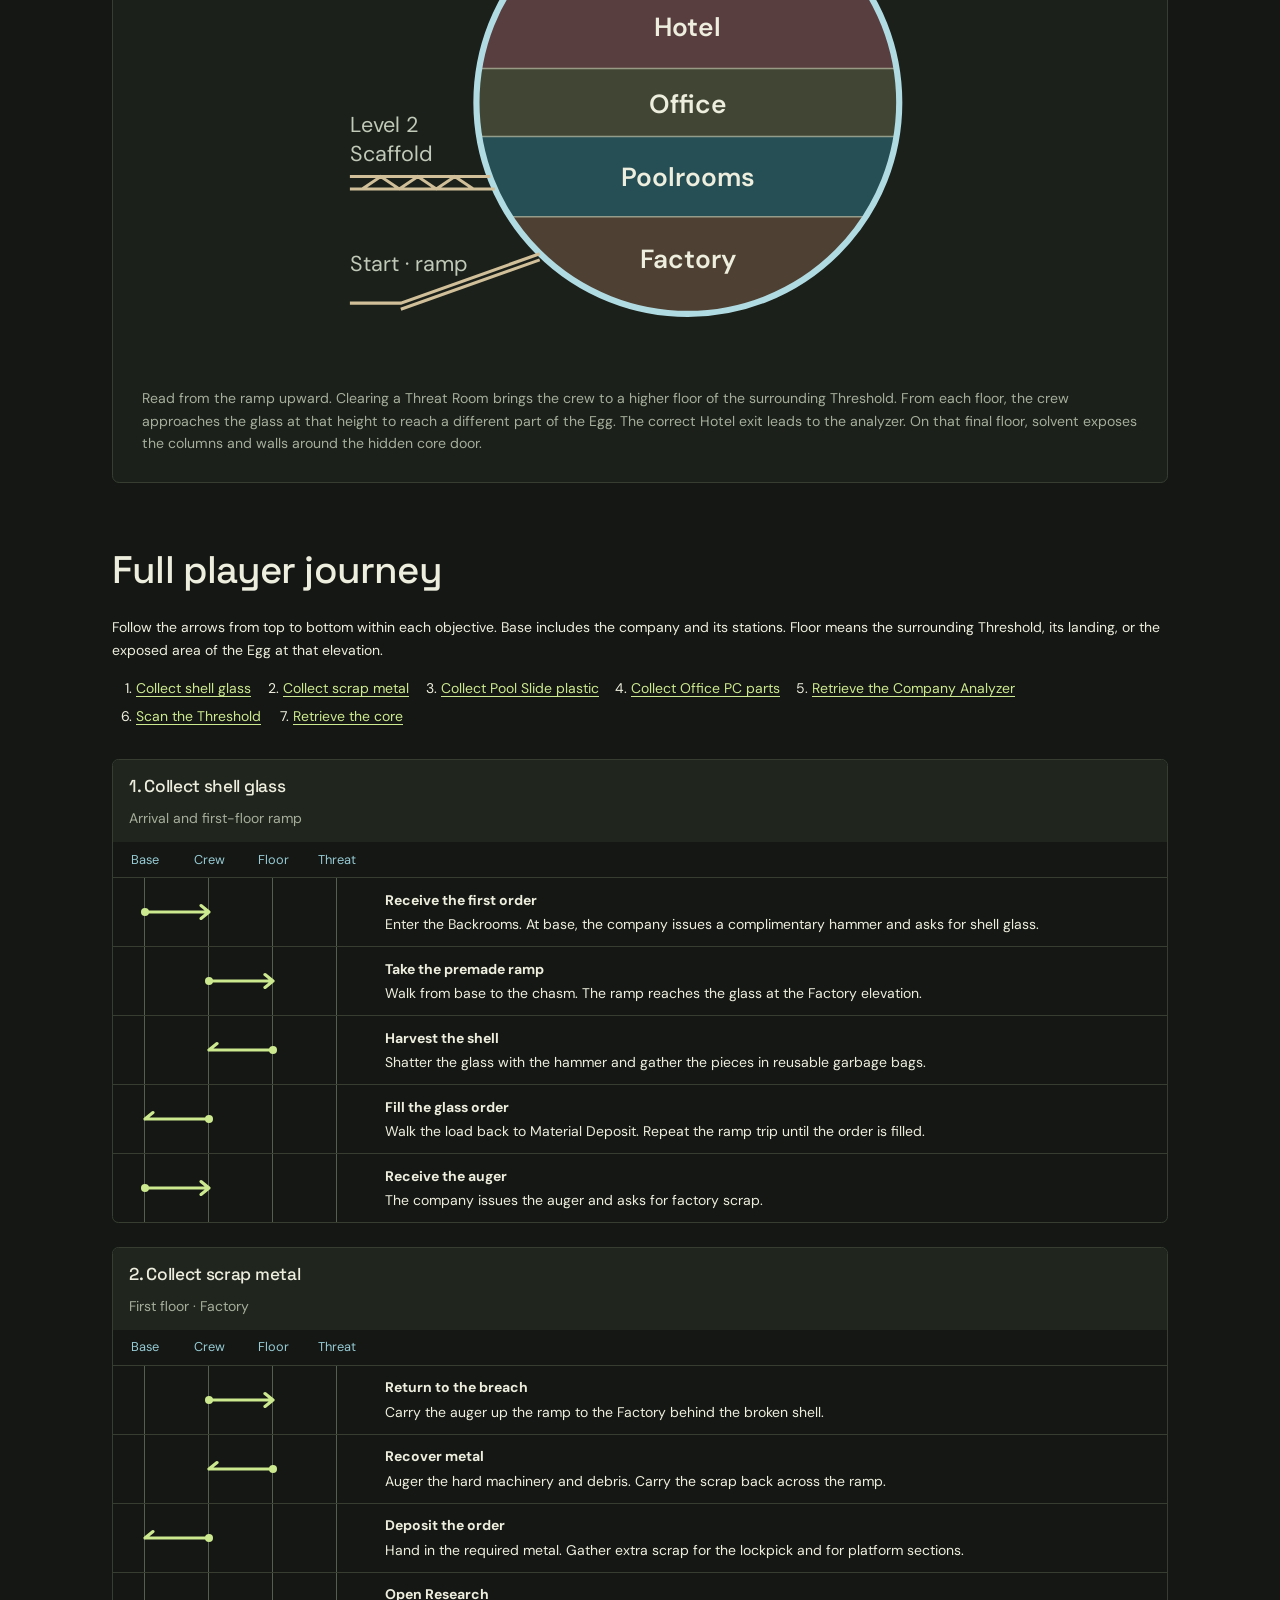
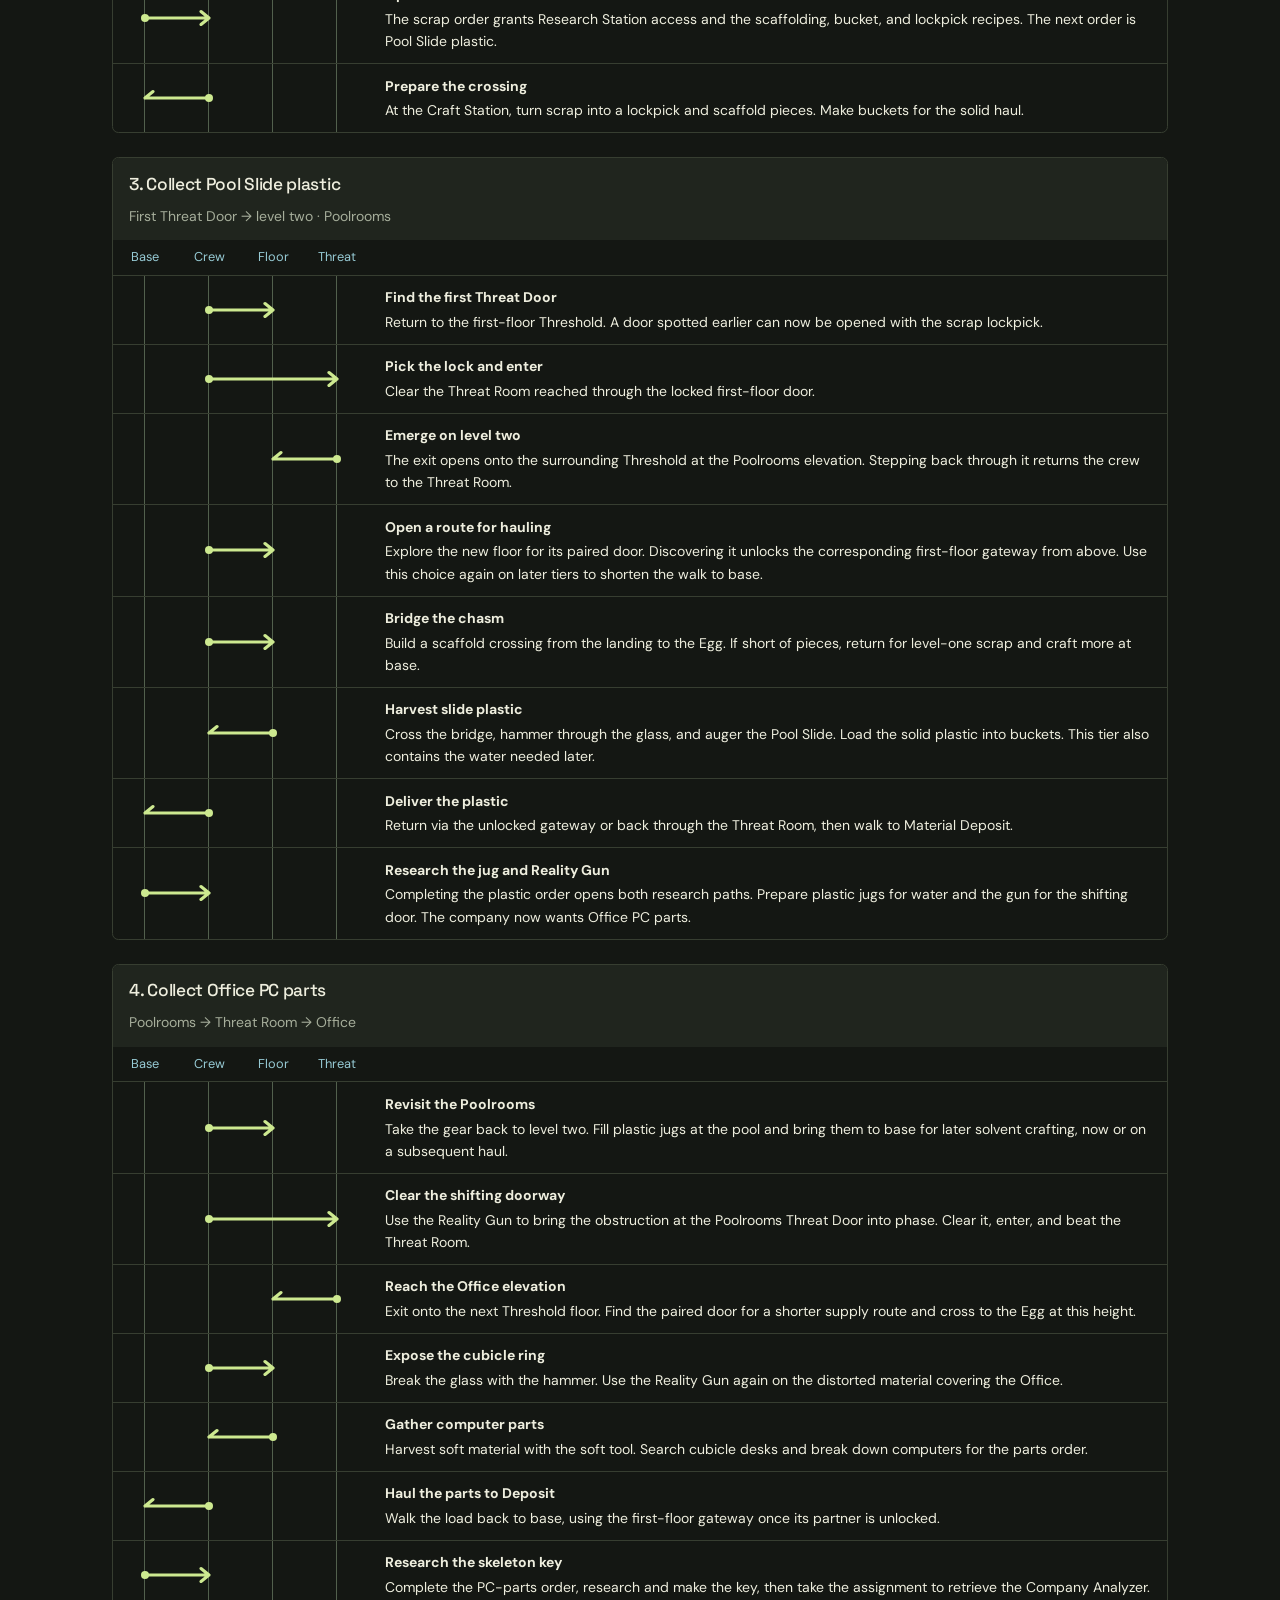
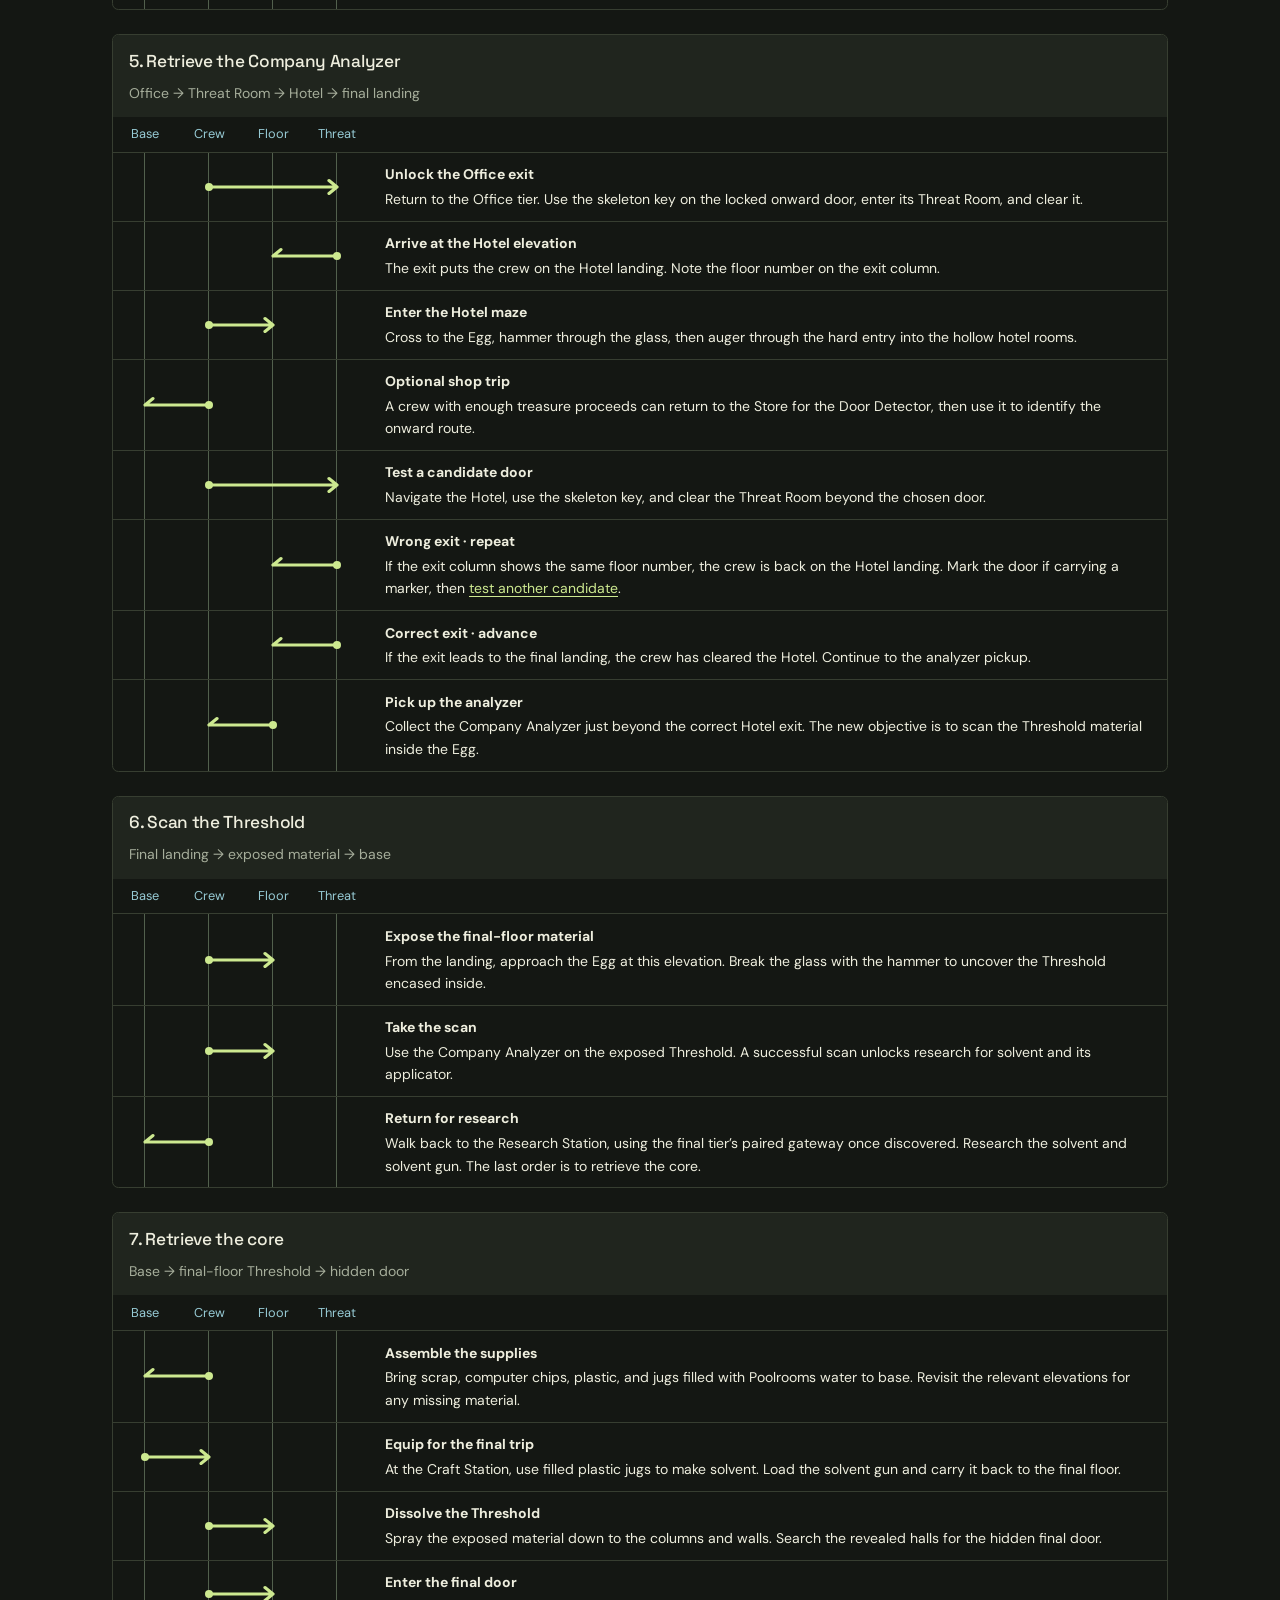
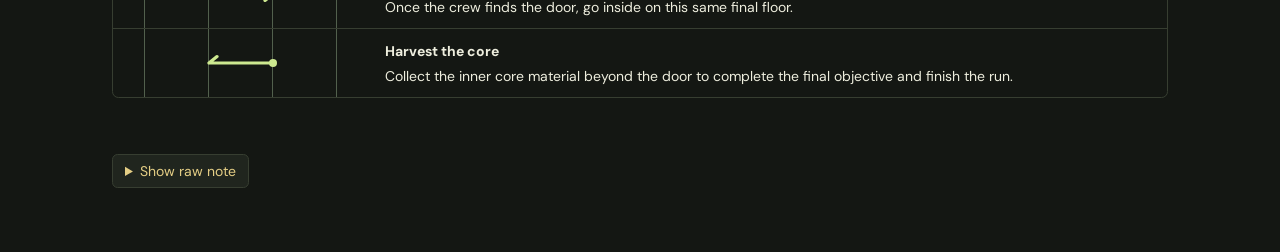
==== commit b54e45af: "Trace the full player journey through objectives and Threat Rooms" ====
--- a/docs/michael-notes.html
+++ b/docs/michael-notes.html
@@ -16,7 +16,7 @@
       <h1>Michael Notes</h1>
       <p>A corporation in the Backrooms hires a research crew to investigate a layered orb known as the Egg. A whole region of the Backrooms appears to have imploded into it. The crew must work its way to the core to find out whether it caused the anomaly.</p>
     </header>
-    <div class="jump-links" aria-label="On this page"><a href="#route">Floor connections</a><a href="#prototype">Prototype sequence</a><a href="#equipment">Tools and supplies</a><a href="#stations">Base stations</a><a href="#objectives">Objectives and rewards</a><a href="#materials">Materials</a><a href="#sphere">The Egg by elevation</a></div>
+    <div class="jump-links" aria-label="On this page"><a href="#route">Floor connections</a><a href="#prototype">Prototype sequence</a><a href="#equipment">Tools and supplies</a><a href="#stations">Base stations</a><a href="#objectives">Objectives and rewards</a><a href="#materials">Materials</a><a href="#sphere">The Egg by elevation</a><a href="#full-sequence">Full player journey</a></div>
     <section id="route">
       <h2>How the floors connect</h2>
       <div class="map-grid">
@@ -237,6 +237,225 @@
         <figcaption>Read from the ramp upward. Clearing a Threat Room brings the crew to a higher floor of the surrounding Threshold. From each floor, the crew approaches the glass at that height to reach a different part of the Egg. The correct Hotel exit leads to the analyzer. On that final floor, solvent exposes the columns and walls around the hidden core door.</figcaption>
       </figure>
     </section>
+    <section id="full-sequence" class="journey-sequence">
+      <h2>Full player journey</h2>
+      <p>Follow the arrows from top to bottom within each objective. Base includes the company and its stations. Floor means the surrounding Threshold, its landing, or the exposed area of the Egg at that elevation.</p>
+      <ol class="journey-jumps" aria-label="Jump to an objective">
+        <li><a href="#journey-1">Collect shell glass</a></li>
+        <li><a href="#journey-2">Collect scrap metal</a></li>
+        <li><a href="#journey-3">Collect Pool Slide plastic</a></li>
+        <li><a href="#journey-4">Collect Office PC parts</a></li>
+        <li><a href="#journey-5">Retrieve the Company Analyzer</a></li>
+        <li><a href="#journey-6">Scan the Threshold</a></li>
+        <li><a href="#journey-7">Retrieve the core</a></li>
+      </ol>
+      <article class="journey-phase" id="journey-1">
+        <header><h3>1. Collect shell glass</h3><p>Arrival and first-floor ramp</p></header>
+        <div class="journey-axis" aria-hidden="true"><span>Base</span><span>Crew</span><span>Floor</span><span>Threat</span></div>
+        <ol class="journey-events">
+          <li>
+            <span class="journey-line" aria-hidden="true"><svg viewBox="0 0 160 20"><path d="M20 10 H60 m-5 -4 l5 4 -5 4"/><circle cx="20" cy="10" r="2.5"/></svg></span>
+            <div><span class="sr-only">Base to Crew. </span><strong>Receive the first order</strong><p>Enter the Backrooms. At base, the company issues a complimentary hammer and asks for shell glass.</p></div>
+          </li>
+          <li>
+            <span class="journey-line" aria-hidden="true"><svg viewBox="0 0 160 20"><path d="M60 10 H100 m-5 -4 l5 4 -5 4"/><circle cx="60" cy="10" r="2.5"/></svg></span>
+            <div><span class="sr-only">Crew to Floor. </span><strong>Take the premade ramp</strong><p>Walk from base to the chasm. The ramp reaches the glass at the Factory elevation.</p></div>
+          </li>
+          <li>
+            <span class="journey-line" aria-hidden="true"><svg viewBox="0 0 160 20"><path d="M100 10 H60 m5 -4 l-5 4 --5 4"/><circle cx="100" cy="10" r="2.5"/></svg></span>
+            <div><span class="sr-only">Floor to Crew. </span><strong>Harvest the shell</strong><p>Shatter the glass with the hammer and gather the pieces in reusable garbage bags.</p></div>
+          </li>
+          <li>
+            <span class="journey-line" aria-hidden="true"><svg viewBox="0 0 160 20"><path d="M60 10 H20 m5 -4 l-5 4 --5 4"/><circle cx="60" cy="10" r="2.5"/></svg></span>
+            <div><span class="sr-only">Crew to Base. </span><strong>Fill the glass order</strong><p>Walk the load back to Material Deposit. Repeat the ramp trip until the order is filled.</p></div>
+          </li>
+          <li>
+            <span class="journey-line" aria-hidden="true"><svg viewBox="0 0 160 20"><path d="M20 10 H60 m-5 -4 l5 4 -5 4"/><circle cx="20" cy="10" r="2.5"/></svg></span>
+            <div><span class="sr-only">Base to Crew. </span><strong>Receive the auger</strong><p>The company issues the auger and asks for factory scrap.</p></div>
+          </li>
+        </ol>
+      </article>
+      <article class="journey-phase" id="journey-2">
+        <header><h3>2. Collect scrap metal</h3><p>First floor · Factory</p></header>
+        <div class="journey-axis" aria-hidden="true"><span>Base</span><span>Crew</span><span>Floor</span><span>Threat</span></div>
+        <ol class="journey-events">
+          <li>
+            <span class="journey-line" aria-hidden="true"><svg viewBox="0 0 160 20"><path d="M60 10 H100 m-5 -4 l5 4 -5 4"/><circle cx="60" cy="10" r="2.5"/></svg></span>
+            <div><span class="sr-only">Crew to Floor. </span><strong>Return to the breach</strong><p>Carry the auger up the ramp to the Factory behind the broken shell.</p></div>
+          </li>
+          <li>
+            <span class="journey-line" aria-hidden="true"><svg viewBox="0 0 160 20"><path d="M100 10 H60 m5 -4 l-5 4 --5 4"/><circle cx="100" cy="10" r="2.5"/></svg></span>
+            <div><span class="sr-only">Floor to Crew. </span><strong>Recover metal</strong><p>Auger the hard machinery and debris. Carry the scrap back across the ramp.</p></div>
+          </li>
+          <li>
+            <span class="journey-line" aria-hidden="true"><svg viewBox="0 0 160 20"><path d="M60 10 H20 m5 -4 l-5 4 --5 4"/><circle cx="60" cy="10" r="2.5"/></svg></span>
+            <div><span class="sr-only">Crew to Base. </span><strong>Deposit the order</strong><p>Hand in the required metal. Gather extra scrap for the lockpick and for platform sections.</p></div>
+          </li>
+          <li>
+            <span class="journey-line" aria-hidden="true"><svg viewBox="0 0 160 20"><path d="M20 10 H60 m-5 -4 l5 4 -5 4"/><circle cx="20" cy="10" r="2.5"/></svg></span>
+            <div><span class="sr-only">Base to Crew. </span><strong>Open Research</strong><p>The scrap order grants Research Station access and the scaffolding, bucket, and lockpick recipes. The next order is Pool Slide plastic.</p></div>
+          </li>
+          <li>
+            <span class="journey-line" aria-hidden="true"><svg viewBox="0 0 160 20"><path d="M60 10 H20 m5 -4 l-5 4 --5 4"/><circle cx="60" cy="10" r="2.5"/></svg></span>
+            <div><span class="sr-only">Crew to Base. </span><strong>Prepare the crossing</strong><p>At the Craft Station, turn scrap into a lockpick and scaffold pieces. Make buckets for the solid haul.</p></div>
+          </li>
+        </ol>
+      </article>
+      <article class="journey-phase" id="journey-3">
+        <header><h3>3. Collect Pool Slide plastic</h3><p>First Threat Door → level two · Poolrooms</p></header>
+        <div class="journey-axis" aria-hidden="true"><span>Base</span><span>Crew</span><span>Floor</span><span>Threat</span></div>
+        <ol class="journey-events">
+          <li>
+            <span class="journey-line" aria-hidden="true"><svg viewBox="0 0 160 20"><path d="M60 10 H100 m-5 -4 l5 4 -5 4"/><circle cx="60" cy="10" r="2.5"/></svg></span>
+            <div><span class="sr-only">Crew to Floor. </span><strong>Find the first Threat Door</strong><p>Return to the first-floor Threshold. A door spotted earlier can now be opened with the scrap lockpick.</p></div>
+          </li>
+          <li>
+            <span class="journey-line" aria-hidden="true"><svg viewBox="0 0 160 20"><path d="M60 10 H140 m-5 -4 l5 4 -5 4"/><circle cx="60" cy="10" r="2.5"/></svg></span>
+            <div><span class="sr-only">Crew to Threat Room. </span><strong>Pick the lock and enter</strong><p>Clear the Threat Room reached through the locked first-floor door.</p></div>
+          </li>
+          <li>
+            <span class="journey-line" aria-hidden="true"><svg viewBox="0 0 160 20"><path d="M140 10 H100 m5 -4 l-5 4 --5 4"/><circle cx="140" cy="10" r="2.5"/></svg></span>
+            <div><span class="sr-only">Threat Room to Floor. </span><strong>Emerge on level two</strong><p>The exit opens onto the surrounding Threshold at the Poolrooms elevation. Stepping back through it returns the crew to the Threat Room.</p></div>
+          </li>
+          <li>
+            <span class="journey-line" aria-hidden="true"><svg viewBox="0 0 160 20"><path d="M60 10 H100 m-5 -4 l5 4 -5 4"/><circle cx="60" cy="10" r="2.5"/></svg></span>
+            <div><span class="sr-only">Crew to Floor. </span><strong>Open a route for hauling</strong><p>Explore the new floor for its paired door. Discovering it unlocks the corresponding first-floor gateway from above. Use this choice again on later tiers to shorten the walk to base.</p></div>
+          </li>
+          <li>
+            <span class="journey-line" aria-hidden="true"><svg viewBox="0 0 160 20"><path d="M60 10 H100 m-5 -4 l5 4 -5 4"/><circle cx="60" cy="10" r="2.5"/></svg></span>
+            <div><span class="sr-only">Crew to Floor. </span><strong>Bridge the chasm</strong><p>Build a scaffold crossing from the landing to the Egg. If short of pieces, return for level-one scrap and craft more at base.</p></div>
+          </li>
+          <li>
+            <span class="journey-line" aria-hidden="true"><svg viewBox="0 0 160 20"><path d="M100 10 H60 m5 -4 l-5 4 --5 4"/><circle cx="100" cy="10" r="2.5"/></svg></span>
+            <div><span class="sr-only">Floor to Crew. </span><strong>Harvest slide plastic</strong><p>Cross the bridge, hammer through the glass, and auger the Pool Slide. Load the solid plastic into buckets. This tier also contains the water needed later.</p></div>
+          </li>
+          <li>
+            <span class="journey-line" aria-hidden="true"><svg viewBox="0 0 160 20"><path d="M60 10 H20 m5 -4 l-5 4 --5 4"/><circle cx="60" cy="10" r="2.5"/></svg></span>
+            <div><span class="sr-only">Crew to Base. </span><strong>Deliver the plastic</strong><p>Return via the unlocked gateway or back through the Threat Room, then walk to Material Deposit.</p></div>
+          </li>
+          <li>
+            <span class="journey-line" aria-hidden="true"><svg viewBox="0 0 160 20"><path d="M20 10 H60 m-5 -4 l5 4 -5 4"/><circle cx="20" cy="10" r="2.5"/></svg></span>
+            <div><span class="sr-only">Base to Crew. </span><strong>Research the jug and Reality Gun</strong><p>Completing the plastic order opens both research paths. Prepare plastic jugs for water and the gun for the shifting door. The company now wants Office PC parts.</p></div>
+          </li>
+        </ol>
+      </article>
+      <article class="journey-phase" id="journey-4">
+        <header><h3>4. Collect Office PC parts</h3><p>Poolrooms → Threat Room → Office</p></header>
+        <div class="journey-axis" aria-hidden="true"><span>Base</span><span>Crew</span><span>Floor</span><span>Threat</span></div>
+        <ol class="journey-events">
+          <li>
+            <span class="journey-line" aria-hidden="true"><svg viewBox="0 0 160 20"><path d="M60 10 H100 m-5 -4 l5 4 -5 4"/><circle cx="60" cy="10" r="2.5"/></svg></span>
+            <div><span class="sr-only">Crew to Floor. </span><strong>Revisit the Poolrooms</strong><p>Take the gear back to level two. Fill plastic jugs at the pool and bring them to base for later solvent crafting, now or on a subsequent haul.</p></div>
+          </li>
+          <li>
+            <span class="journey-line" aria-hidden="true"><svg viewBox="0 0 160 20"><path d="M60 10 H140 m-5 -4 l5 4 -5 4"/><circle cx="60" cy="10" r="2.5"/></svg></span>
+            <div><span class="sr-only">Crew to Threat Room. </span><strong>Clear the shifting doorway</strong><p>Use the Reality Gun to bring the obstruction at the Poolrooms Threat Door into phase. Clear it, enter, and beat the Threat Room.</p></div>
+          </li>
+          <li>
+            <span class="journey-line" aria-hidden="true"><svg viewBox="0 0 160 20"><path d="M140 10 H100 m5 -4 l-5 4 --5 4"/><circle cx="140" cy="10" r="2.5"/></svg></span>
+            <div><span class="sr-only">Threat Room to Floor. </span><strong>Reach the Office elevation</strong><p>Exit onto the next Threshold floor. Find the paired door for a shorter supply route and cross to the Egg at this height.</p></div>
+          </li>
+          <li>
+            <span class="journey-line" aria-hidden="true"><svg viewBox="0 0 160 20"><path d="M60 10 H100 m-5 -4 l5 4 -5 4"/><circle cx="60" cy="10" r="2.5"/></svg></span>
+            <div><span class="sr-only">Crew to Floor. </span><strong>Expose the cubicle ring</strong><p>Break the glass with the hammer. Use the Reality Gun again on the distorted material covering the Office.</p></div>
+          </li>
+          <li>
+            <span class="journey-line" aria-hidden="true"><svg viewBox="0 0 160 20"><path d="M100 10 H60 m5 -4 l-5 4 --5 4"/><circle cx="100" cy="10" r="2.5"/></svg></span>
+            <div><span class="sr-only">Floor to Crew. </span><strong>Gather computer parts</strong><p>Harvest soft material with the soft tool. Search cubicle desks and break down computers for the parts order.</p></div>
+          </li>
+          <li>
+            <span class="journey-line" aria-hidden="true"><svg viewBox="0 0 160 20"><path d="M60 10 H20 m5 -4 l-5 4 --5 4"/><circle cx="60" cy="10" r="2.5"/></svg></span>
+            <div><span class="sr-only">Crew to Base. </span><strong>Haul the parts to Deposit</strong><p>Walk the load back to base, using the first-floor gateway once its partner is unlocked.</p></div>
+          </li>
+          <li>
+            <span class="journey-line" aria-hidden="true"><svg viewBox="0 0 160 20"><path d="M20 10 H60 m-5 -4 l5 4 -5 4"/><circle cx="20" cy="10" r="2.5"/></svg></span>
+            <div><span class="sr-only">Base to Crew. </span><strong>Research the skeleton key</strong><p>Complete the PC-parts order, research and make the key, then take the assignment to retrieve the Company Analyzer.</p></div>
+          </li>
+        </ol>
+      </article>
+      <article class="journey-phase" id="journey-5">
+        <header><h3>5. Retrieve the Company Analyzer</h3><p>Office → Threat Room → Hotel → final landing</p></header>
+        <div class="journey-axis" aria-hidden="true"><span>Base</span><span>Crew</span><span>Floor</span><span>Threat</span></div>
+        <ol class="journey-events">
+          <li>
+            <span class="journey-line" aria-hidden="true"><svg viewBox="0 0 160 20"><path d="M60 10 H140 m-5 -4 l5 4 -5 4"/><circle cx="60" cy="10" r="2.5"/></svg></span>
+            <div><span class="sr-only">Crew to Threat Room. </span><strong>Unlock the Office exit</strong><p>Return to the Office tier. Use the skeleton key on the locked onward door, enter its Threat Room, and clear it.</p></div>
+          </li>
+          <li>
+            <span class="journey-line" aria-hidden="true"><svg viewBox="0 0 160 20"><path d="M140 10 H100 m5 -4 l-5 4 --5 4"/><circle cx="140" cy="10" r="2.5"/></svg></span>
+            <div><span class="sr-only">Threat Room to Floor. </span><strong>Arrive at the Hotel elevation</strong><p>The exit puts the crew on the Hotel landing. Note the floor number on the exit column.</p></div>
+          </li>
+          <li>
+            <span class="journey-line" aria-hidden="true"><svg viewBox="0 0 160 20"><path d="M60 10 H100 m-5 -4 l5 4 -5 4"/><circle cx="60" cy="10" r="2.5"/></svg></span>
+            <div><span class="sr-only">Crew to Floor. </span><strong>Enter the Hotel maze</strong><p>Cross to the Egg, hammer through the glass, then auger through the hard entry into the hollow hotel rooms.</p></div>
+          </li>
+          <li>
+            <span class="journey-line" aria-hidden="true"><svg viewBox="0 0 160 20"><path d="M60 10 H20 m5 -4 l-5 4 --5 4"/><circle cx="60" cy="10" r="2.5"/></svg></span>
+            <div><span class="sr-only">Crew to Base. </span><strong>Optional shop trip</strong><p>A crew with enough treasure proceeds can return to the Store for the Door Detector, then use it to identify the onward route.</p></div>
+          </li>
+          <li>
+            <span class="journey-line" aria-hidden="true"><svg viewBox="0 0 160 20"><path d="M60 10 H140 m-5 -4 l5 4 -5 4"/><circle cx="60" cy="10" r="2.5"/></svg></span>
+            <div><span class="sr-only">Crew to Threat Room. </span><strong id="hotel-attempt">Test a candidate door</strong><p>Navigate the Hotel, use the skeleton key, and clear the Threat Room beyond the chosen door.</p></div>
+          </li>
+          <li>
+            <span class="journey-line" aria-hidden="true"><svg viewBox="0 0 160 20"><path d="M140 10 H100 m5 -4 l-5 4 --5 4"/><circle cx="140" cy="10" r="2.5"/></svg></span>
+            <div><span class="sr-only">Threat Room to Floor. </span><strong>Wrong exit · repeat</strong><p>If the exit column shows the same floor number, the crew is back on the Hotel landing. Mark the door if carrying a marker, then <a href="#hotel-attempt">test another candidate</a>.</p></div>
+          </li>
+          <li>
+            <span class="journey-line" aria-hidden="true"><svg viewBox="0 0 160 20"><path d="M140 10 H100 m5 -4 l-5 4 --5 4"/><circle cx="140" cy="10" r="2.5"/></svg></span>
+            <div><span class="sr-only">Threat Room to Floor. </span><strong>Correct exit · advance</strong><p>If the exit leads to the final landing, the crew has cleared the Hotel. Continue to the analyzer pickup.</p></div>
+          </li>
+          <li>
+            <span class="journey-line" aria-hidden="true"><svg viewBox="0 0 160 20"><path d="M100 10 H60 m5 -4 l-5 4 --5 4"/><circle cx="100" cy="10" r="2.5"/></svg></span>
+            <div><span class="sr-only">Floor to Crew. </span><strong>Pick up the analyzer</strong><p>Collect the Company Analyzer just beyond the correct Hotel exit. The new objective is to scan the Threshold material inside the Egg.</p></div>
+          </li>
+        </ol>
+      </article>
+      <article class="journey-phase" id="journey-6">
+        <header><h3>6. Scan the Threshold</h3><p>Final landing → exposed material → base</p></header>
+        <div class="journey-axis" aria-hidden="true"><span>Base</span><span>Crew</span><span>Floor</span><span>Threat</span></div>
+        <ol class="journey-events">
+          <li>
+            <span class="journey-line" aria-hidden="true"><svg viewBox="0 0 160 20"><path d="M60 10 H100 m-5 -4 l5 4 -5 4"/><circle cx="60" cy="10" r="2.5"/></svg></span>
+            <div><span class="sr-only">Crew to Floor. </span><strong>Expose the final-floor material</strong><p>From the landing, approach the Egg at this elevation. Break the glass with the hammer to uncover the Threshold encased inside.</p></div>
+          </li>
+          <li>
+            <span class="journey-line" aria-hidden="true"><svg viewBox="0 0 160 20"><path d="M60 10 H100 m-5 -4 l5 4 -5 4"/><circle cx="60" cy="10" r="2.5"/></svg></span>
+            <div><span class="sr-only">Crew to Floor. </span><strong>Take the scan</strong><p>Use the Company Analyzer on the exposed Threshold. A successful scan unlocks research for solvent and its applicator.</p></div>
+          </li>
+          <li>
+            <span class="journey-line" aria-hidden="true"><svg viewBox="0 0 160 20"><path d="M60 10 H20 m5 -4 l-5 4 --5 4"/><circle cx="60" cy="10" r="2.5"/></svg></span>
+            <div><span class="sr-only">Crew to Base. </span><strong>Return for research</strong><p>Walk back to the Research Station, using the final tier’s paired gateway once discovered. Research the solvent and solvent gun. The last order is to retrieve the core.</p></div>
+          </li>
+        </ol>
+      </article>
+      <article class="journey-phase" id="journey-7">
+        <header><h3>7. Retrieve the core</h3><p>Base → final-floor Threshold → hidden door</p></header>
+        <div class="journey-axis" aria-hidden="true"><span>Base</span><span>Crew</span><span>Floor</span><span>Threat</span></div>
+        <ol class="journey-events">
+          <li>
+            <span class="journey-line" aria-hidden="true"><svg viewBox="0 0 160 20"><path d="M60 10 H20 m5 -4 l-5 4 --5 4"/><circle cx="60" cy="10" r="2.5"/></svg></span>
+            <div><span class="sr-only">Crew to Base. </span><strong>Assemble the supplies</strong><p>Bring scrap, computer chips, plastic, and jugs filled with Poolrooms water to base. Revisit the relevant elevations for any missing material.</p></div>
+          </li>
+          <li>
+            <span class="journey-line" aria-hidden="true"><svg viewBox="0 0 160 20"><path d="M20 10 H60 m-5 -4 l5 4 -5 4"/><circle cx="20" cy="10" r="2.5"/></svg></span>
+            <div><span class="sr-only">Base to Crew. </span><strong>Equip for the final trip</strong><p>At the Craft Station, use filled plastic jugs to make solvent. Load the solvent gun and carry it back to the final floor.</p></div>
+          </li>
+          <li>
+            <span class="journey-line" aria-hidden="true"><svg viewBox="0 0 160 20"><path d="M60 10 H100 m-5 -4 l5 4 -5 4"/><circle cx="60" cy="10" r="2.5"/></svg></span>
+            <div><span class="sr-only">Crew to Floor. </span><strong>Dissolve the Threshold</strong><p>Spray the exposed material down to the columns and walls. Search the revealed halls for the hidden final door.</p></div>
+          </li>
+          <li>
+            <span class="journey-line" aria-hidden="true"><svg viewBox="0 0 160 20"><path d="M60 10 H100 m-5 -4 l5 4 -5 4"/><circle cx="60" cy="10" r="2.5"/></svg></span>
+            <div><span class="sr-only">Crew to Floor. </span><strong>Enter the final door</strong><p>Once the crew finds the door, go inside on this same final floor.</p></div>
+          </li>
+          <li>
+            <span class="journey-line" aria-hidden="true"><svg viewBox="0 0 160 20"><path d="M100 10 H60 m5 -4 l-5 4 --5 4"/><circle cx="100" cy="10" r="2.5"/></svg></span>
+            <div><span class="sr-only">Floor to Crew. </span><strong>Harvest the core</strong><p>Collect the inner core material beyond the door to complete the final objective and finish the run.</p></div>
+          </li>
+        </ol>
+      </article>
+    </section>
     <details class="raw-note">
       <summary><span class="when-closed">Show raw note</span><span class="when-open">Hide raw note</span></summary>
       <pre>This is Michaels notes that need to be added to the document. Ensure a fresh pull be you get started, display visually in graphs and sequence diagrams to illustrate talking points rather than just walls of text.
--- a/docs/michael-notes.css
+++ b/docs/michael-notes.css
@@ -67,3 +67,24 @@
 .kit-table th, .kit-table td { padding: .65rem .75rem; text-align: left; vertical-align: top; overflow-wrap: break-word; }
 .kit-table th:first-child { width: 32%; }
 .sphere-cutaway svg { max-width: 38rem; margin-inline: auto; }
+
+.journey-sequence { --lane-width: clamp(8rem, 27%, 16rem); }
+.journey-jumps { display: flex; flex-wrap: wrap; gap: .35rem 2rem; margin: 1rem 0 2rem; padding-left: 1.5rem; }
+.journey-jumps a, .journey-events a { color: var(--route); text-underline-offset: .2em; text-decoration: underline; }
+.journey-phase { margin: 1.5rem 0; border: 1px solid var(--line); border-radius: .4rem; overflow: hidden; }
+.journey-phase header { padding: .8rem 1rem; background: var(--surface); }
+.journey-phase header p { color: var(--muted); }
+.journey-axis { display: grid; grid-template-columns: repeat(4, 1fr); width: var(--lane-width); padding: .45rem 0; text-align: center; font-size: .8rem; color: var(--return); }
+.journey-events { list-style: none; margin: 0; padding: 0; }
+.journey-events li { display: grid; grid-template-columns: var(--lane-width) minmax(0,1fr); border-top: 1px solid var(--line); }
+.journey-events li > div { padding: .65rem 1rem; }
+.journey-events p { margin-top: .15rem; }
+.journey-line { display: flex; align-items: center; background-image: linear-gradient(to right, transparent calc(50% - .5px), #52604d calc(50% - .5px), #52604d calc(50% + .5px), transparent calc(50% + .5px)); background-size: 25% 100%; }
+.journey-line svg { display: block; width: 100%; color: var(--route); }
+.journey-line path { fill: none; stroke: currentColor; stroke-width: 2; stroke-linecap: round; stroke-linejoin: round; }
+.journey-line circle { fill: currentColor; }
+@media (max-width: 540px) {
+  .journey-sequence { --lane-width: 6.9rem; }
+  .journey-axis { font-size: .65rem; }
+  .journey-events li > div { padding: .5rem; }
+}
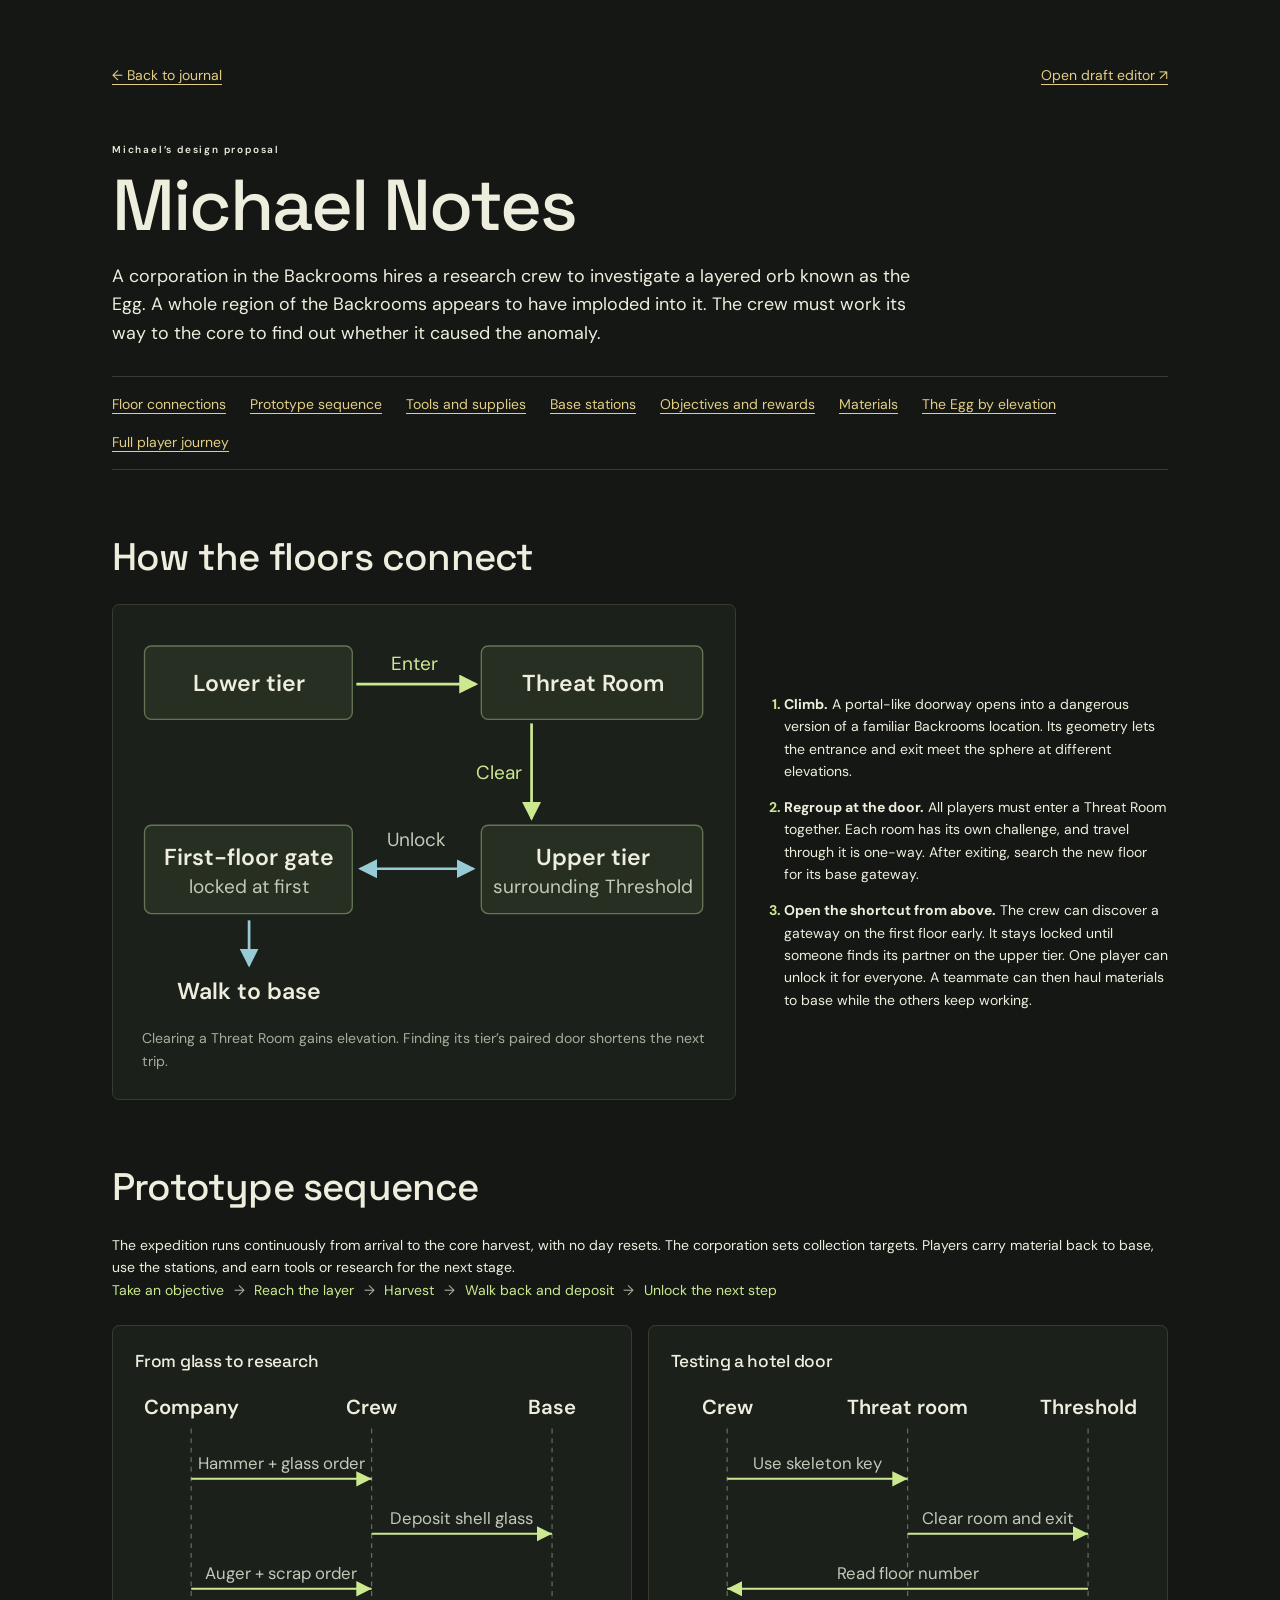
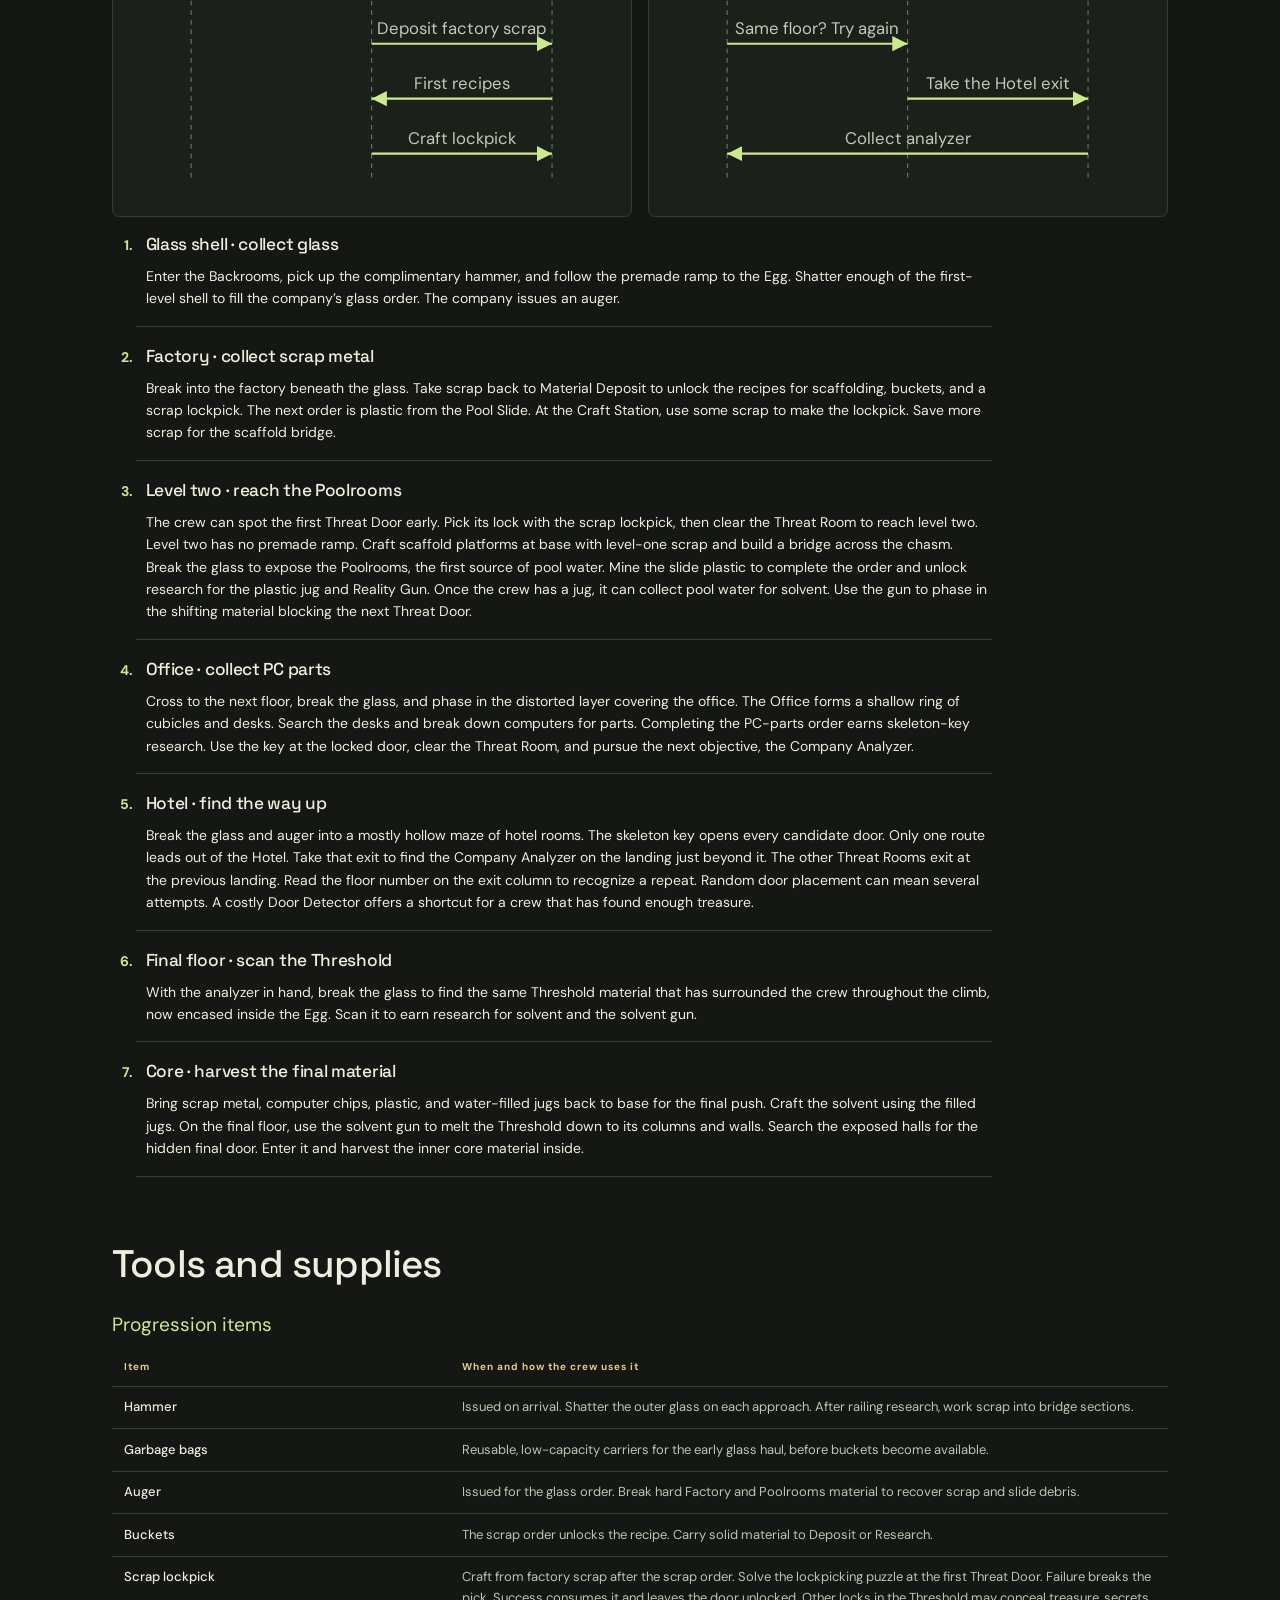
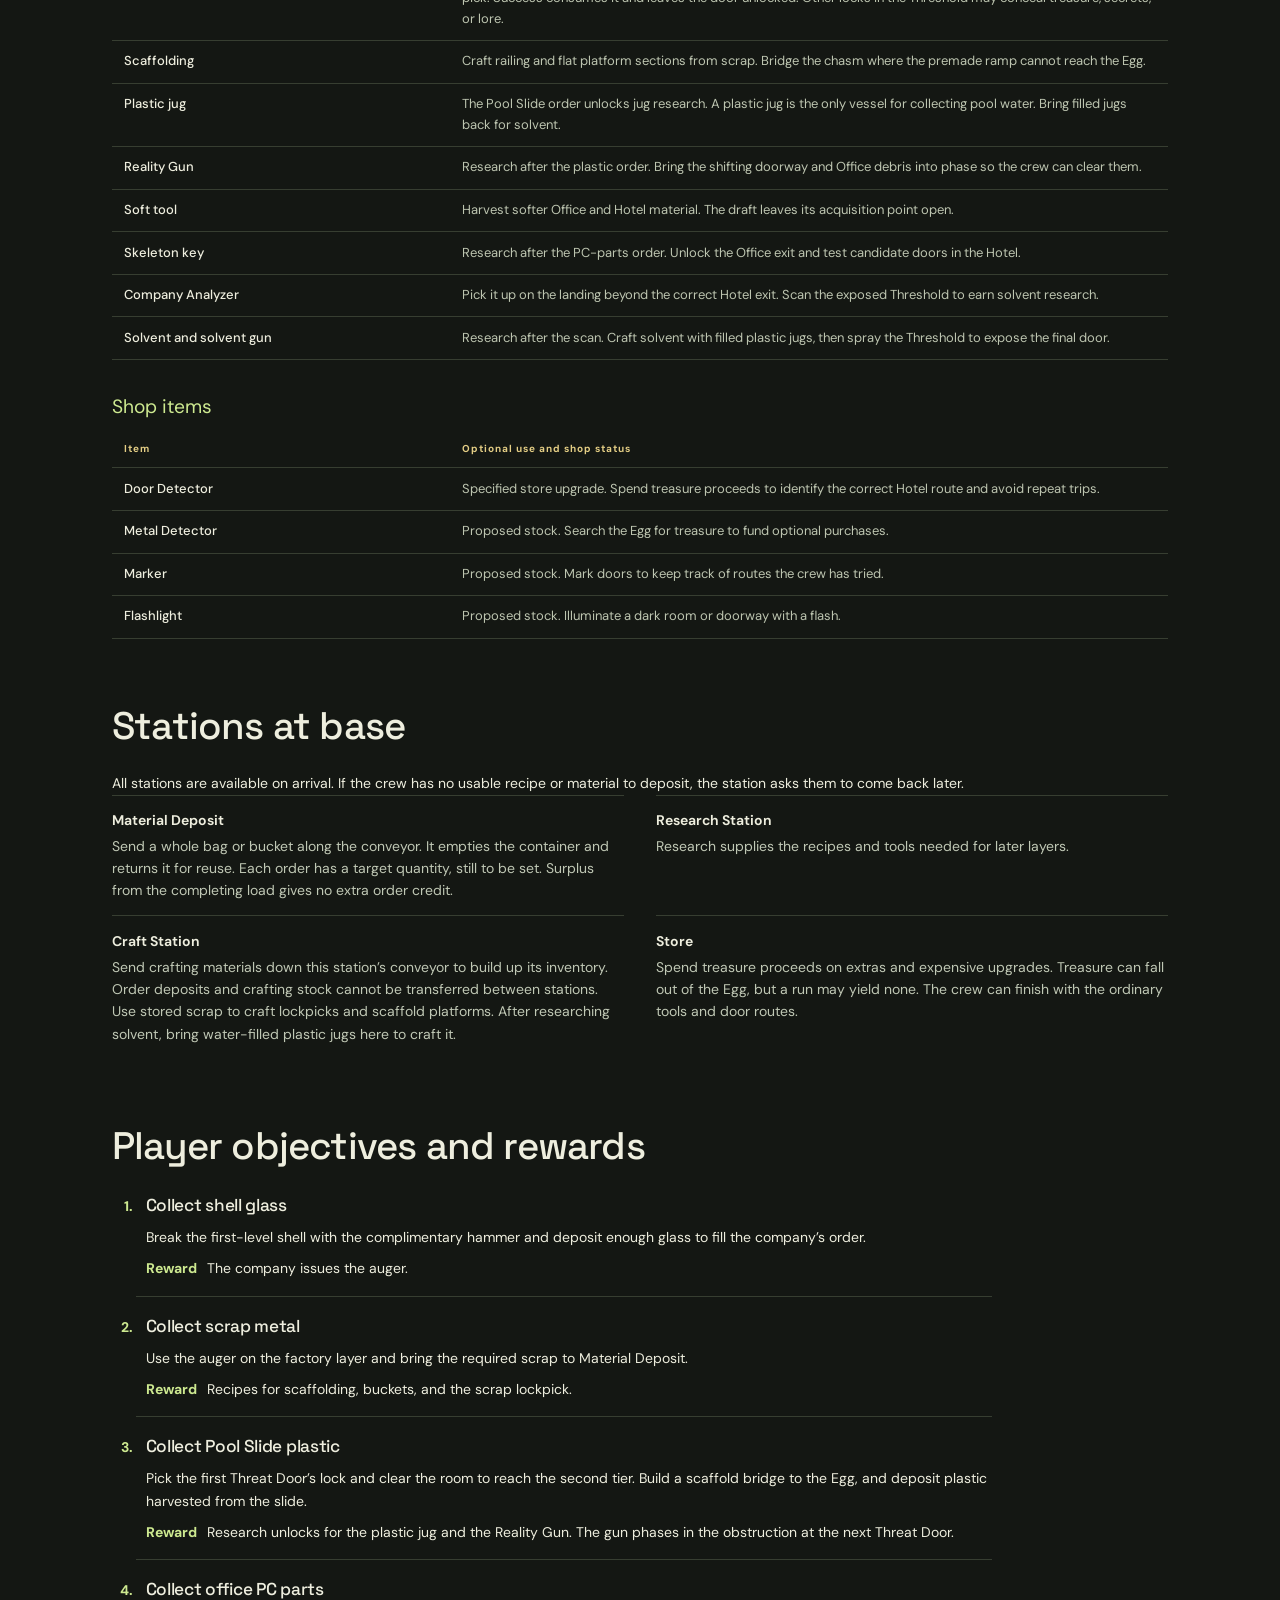
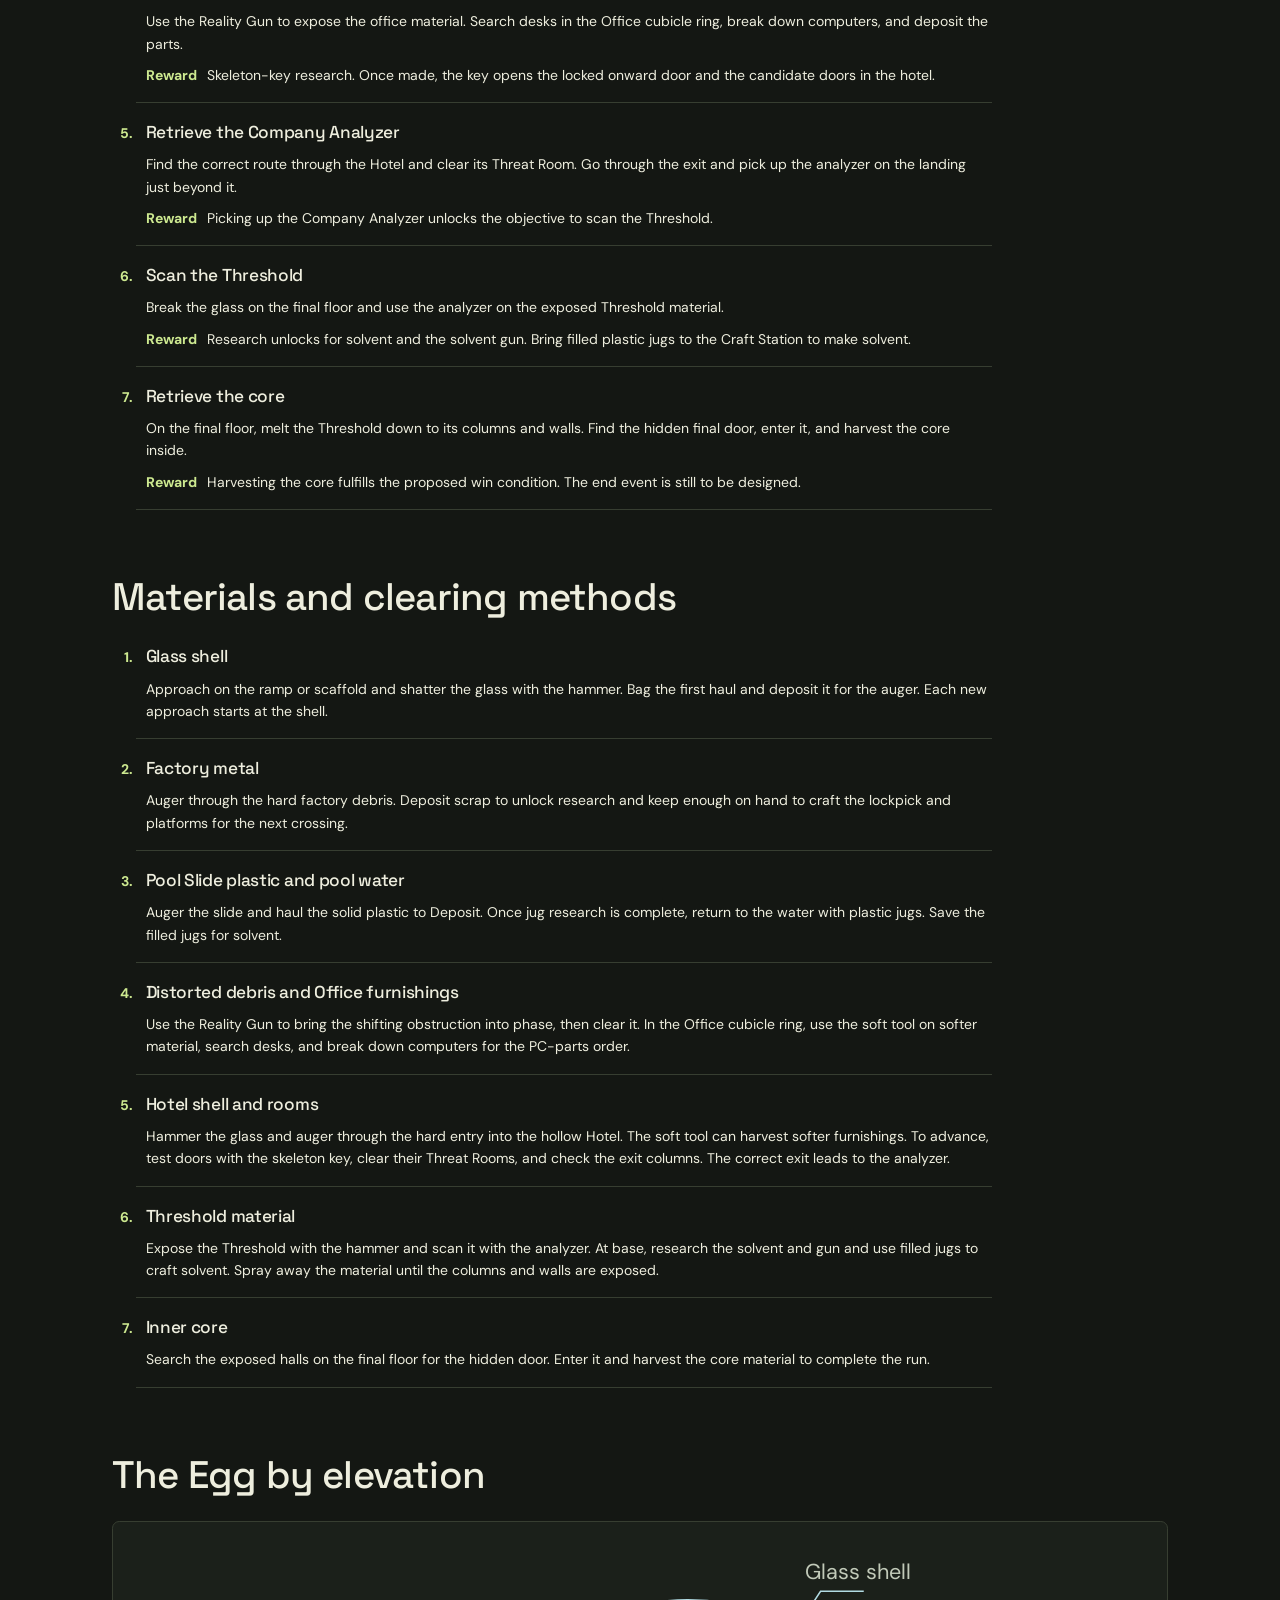
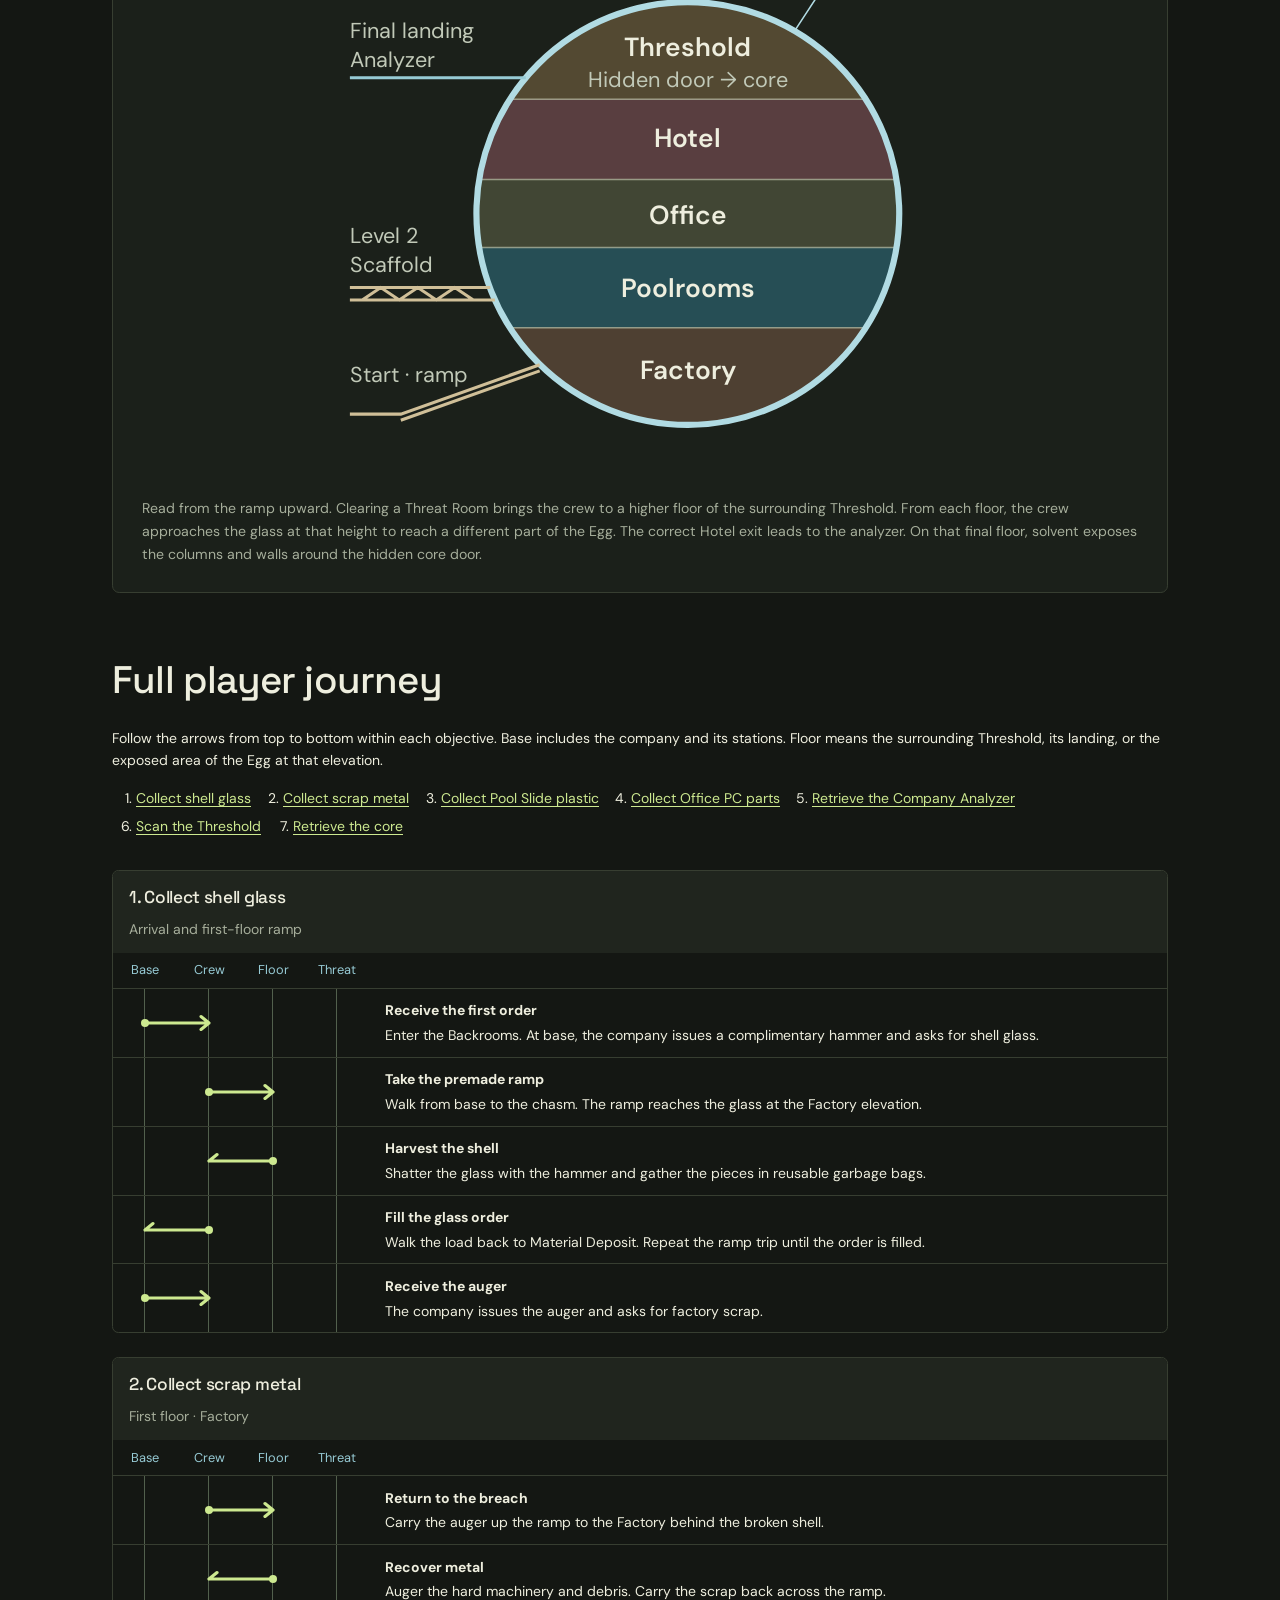
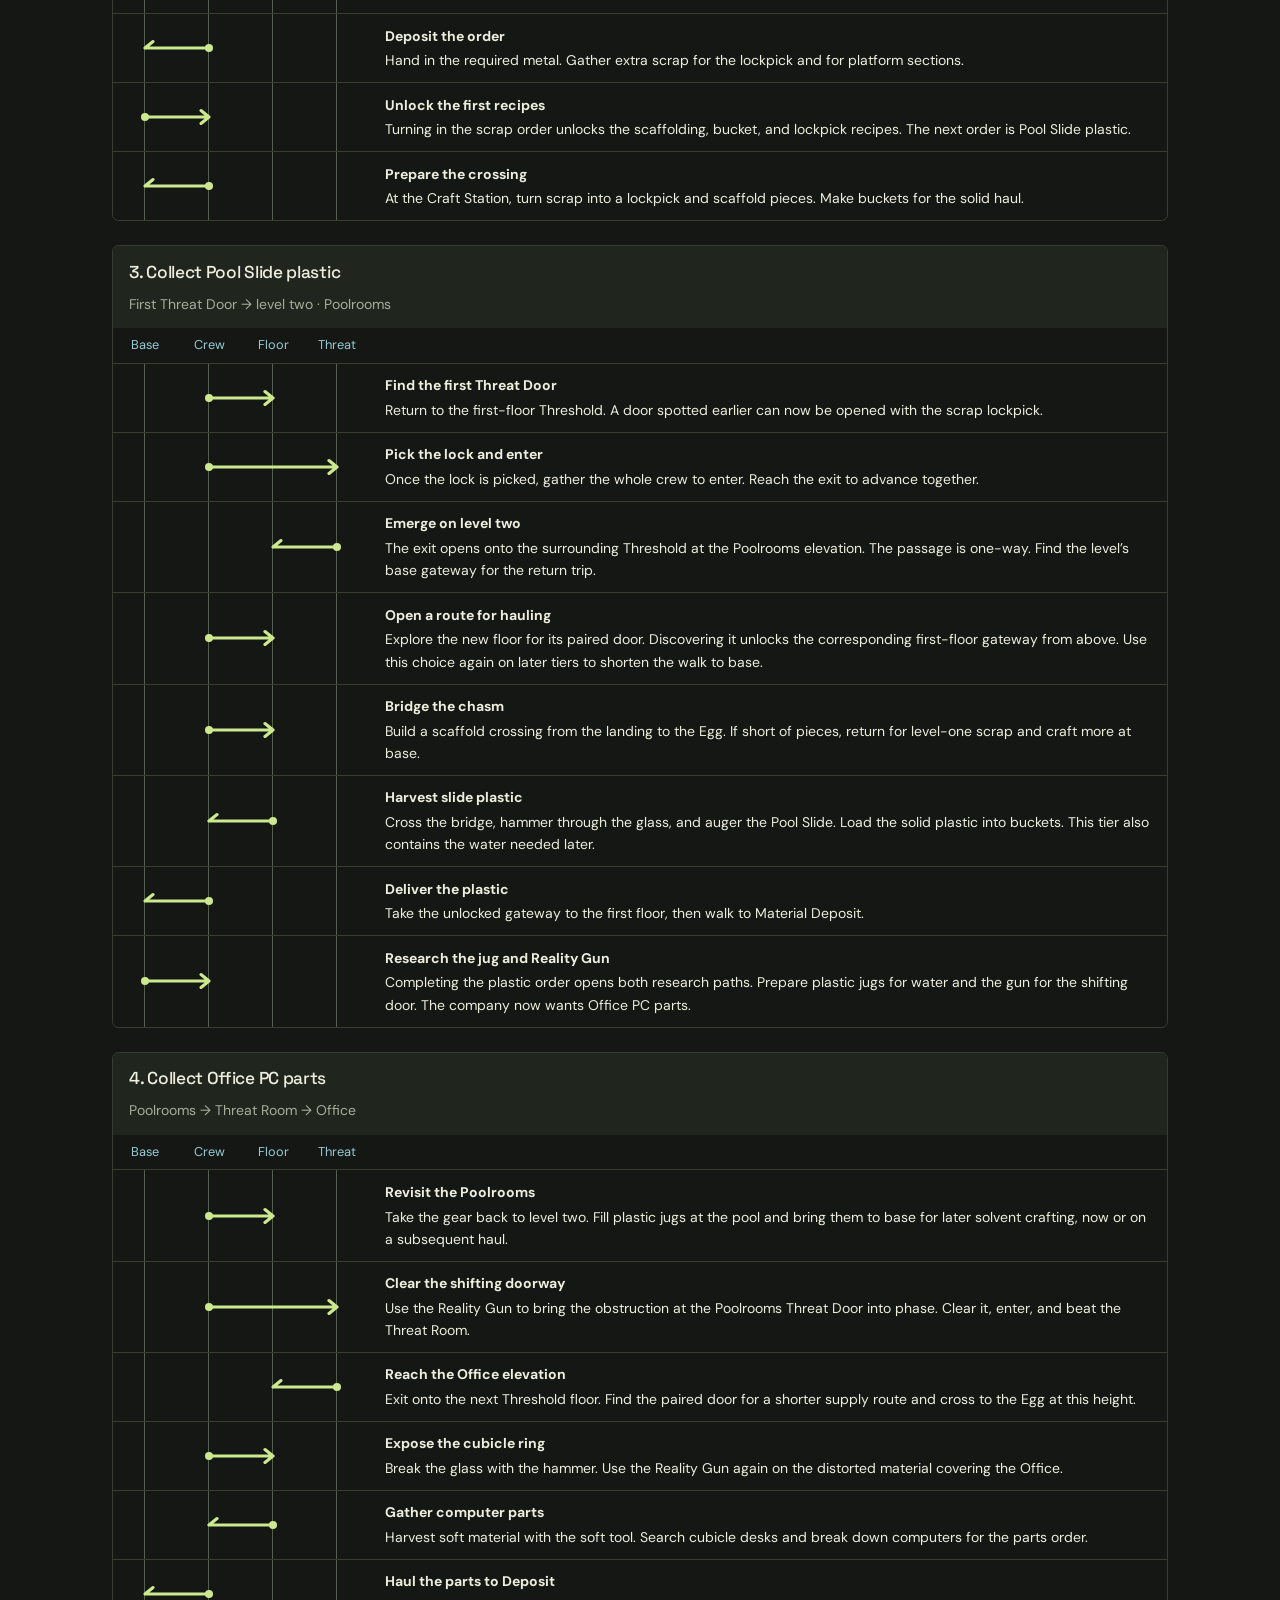
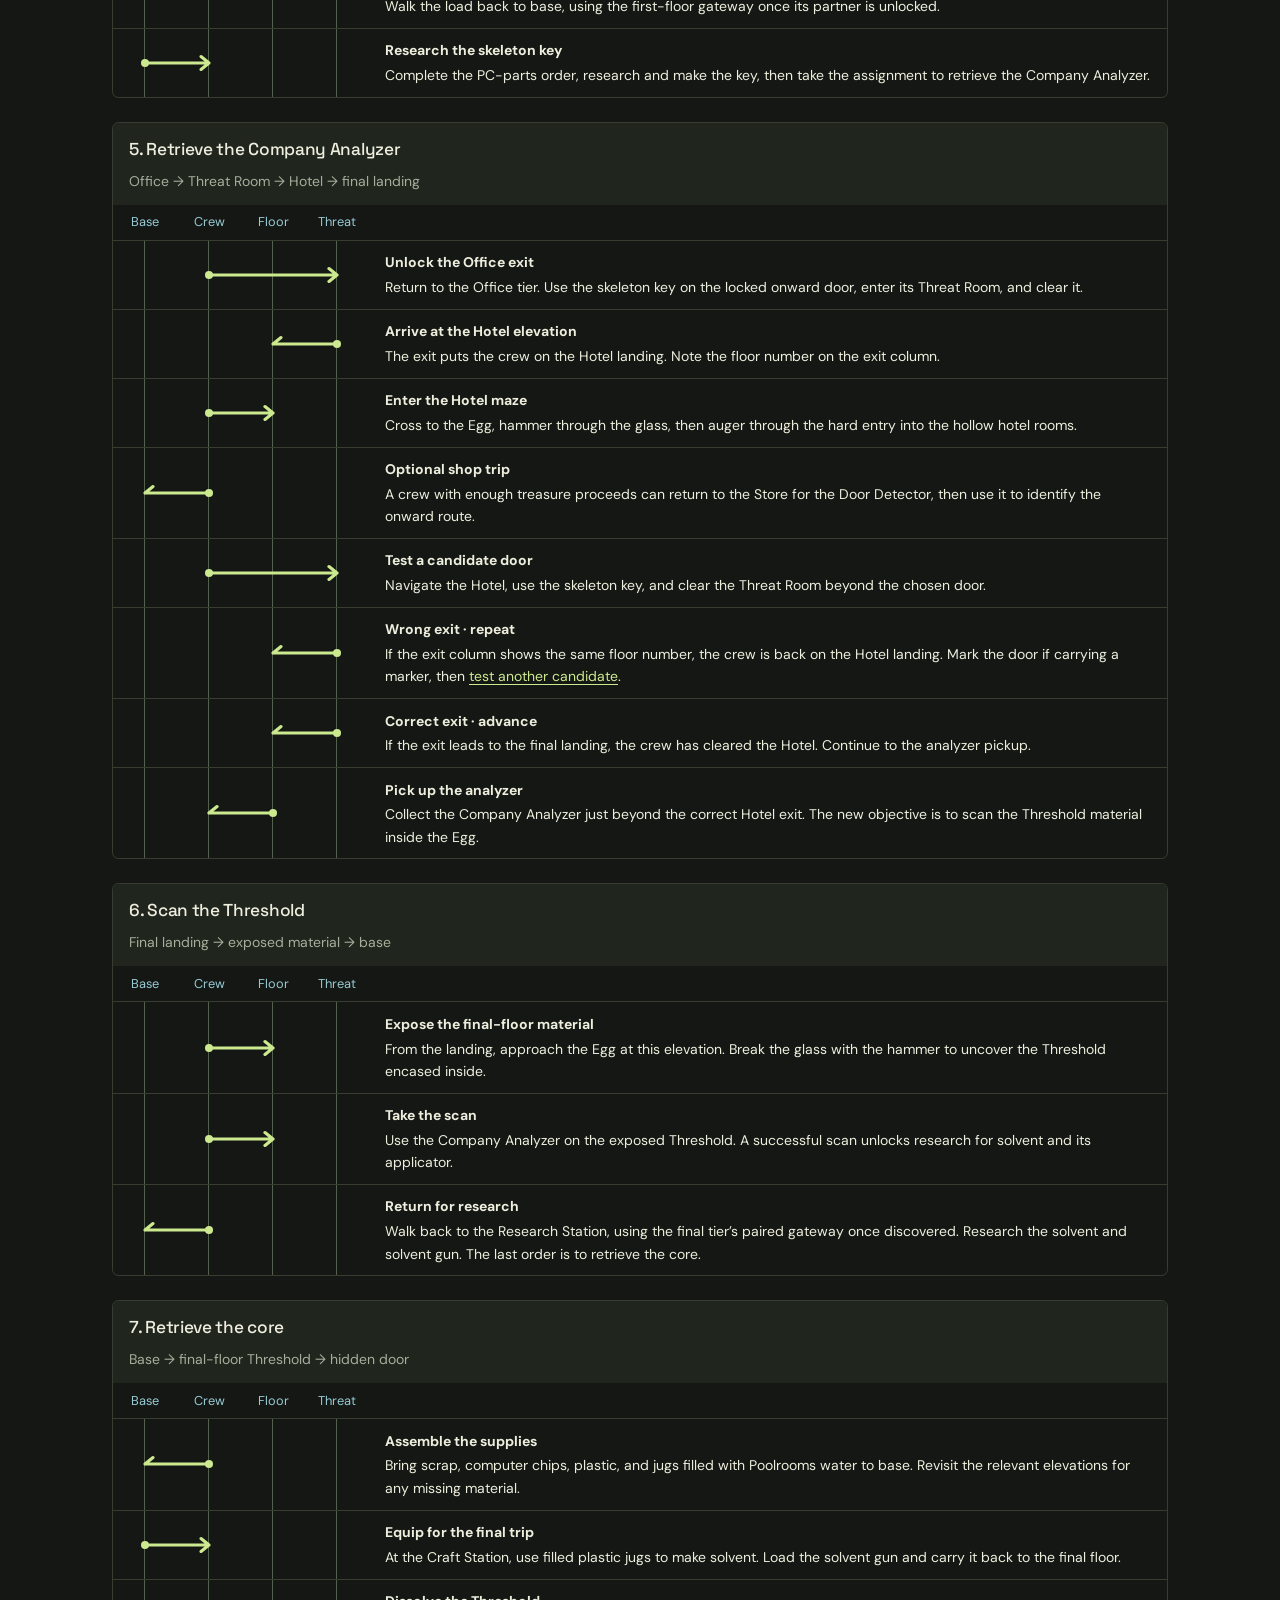
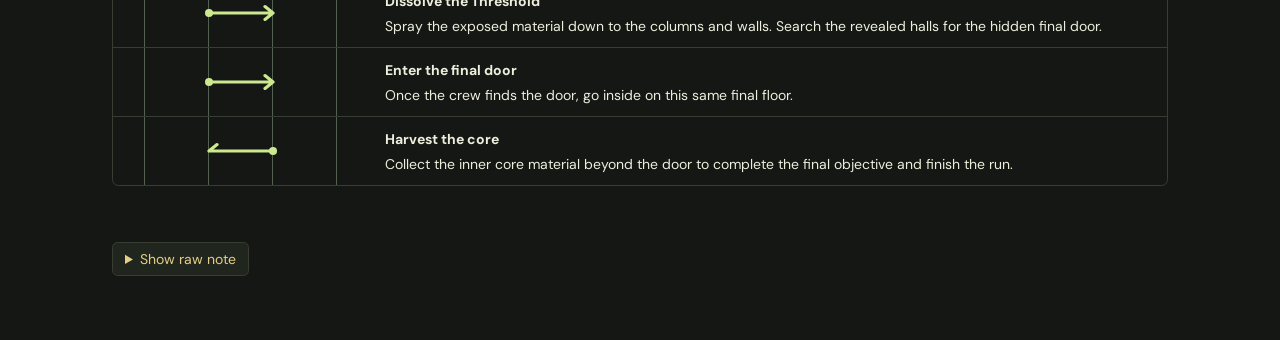
==== commit d8f07845: "Record Michael’s continuous expedition and clarified play rules" ====
--- a/docs/michael-notes.html
+++ b/docs/michael-notes.html
@@ -23,7 +23,7 @@
         <figure class="drawing">
           <svg viewBox="0 0 425 285" role="img" aria-labelledby="route-title route-desc">
             <title id="route-title">Threat Room passage and first-floor shortcut</title>
-            <desc id="route-desc">From a lower tier, the crew enters and clears a Threat Room to reach the upper Threshold. The exit also leads back into that room. Finding the paired door on the upper tier opens a two-way shortcut to a previously locked first-floor gateway. Base is a walk from that gateway.</desc>
+            <desc id="route-desc">From a lower tier, the crew enters and clears a Threat Room to reach the upper Threshold. The whole crew enters together and the passage is one-way. Finding the paired door on the upper tier opens a two-way shortcut to a previously locked first-floor gateway. Base is a walk from that gateway.</desc>
             <defs>
               <marker id="up-arrow" viewBox="0 0 8 8" refX="7" refY="4" markerWidth="7" markerHeight="7" orient="auto"><path d="M0 0 L8 4 L0 8" fill="#cde990"/></marker>
               <marker id="back-arrow" viewBox="0 0 8 8" refX="7" refY="4" markerWidth="7" markerHeight="7" orient="auto-start-reverse"><path d="M0 0 L8 4 L0 8" fill="#97cbd5"/></marker>
@@ -35,7 +35,6 @@
               <rect x="7" y="146" width="153" height="65" rx="5" class="route-box"/><text x="84" y="175" class="route-name">First-floor gate</text><text x="84" y="196" class="route-small">locked at first</text>
               <path d="M163 42 H251" stroke="#cde990" stroke-width="2" marker-end="url(#up-arrow)"/><text x="206" y="32" class="route-label">Enter</text>
               <path d="M292 71 V141" stroke="#cde990" stroke-width="2" marker-end="url(#up-arrow)"/><text x="268" y="112" class="route-label">Clear</text>
-              <path d="M355 142 V74" stroke="#97cbd5" stroke-width="2" marker-end="url(#back-arrow)"/><text x="385" y="112" class="route-small">Return</text>
               <path d="M166 178 H249" stroke="#97cbd5" stroke-width="2" marker-start="url(#back-arrow)" marker-end="url(#back-arrow)"/><text x="207" y="161" class="route-small">Unlock</text>
               <path d="M84 216 V249" stroke="#97cbd5" stroke-width="2" marker-end="url(#back-arrow)"/><text x="84" y="274" class="route-name">Walk to base</text>
             </g>
@@ -44,20 +43,20 @@
         </figure>
         <ol class="flow-notes">
           <li><strong>Climb.</strong> A portal-like doorway opens into a dangerous version of a familiar Backrooms location. Its geometry lets the entrance and exit meet the sphere at different elevations.</li>
-          <li><strong>Choose a return route.</strong> Step back through the exit to revisit the Threat Room, or explore the surrounding floor for its paired door.</li>
-          <li><strong>Open the shortcut from above.</strong> The crew can discover a gateway on the first floor early. It stays locked until someone finds its partner on the upper tier. Once open, the first floor connects unlocked tiers in a few crossings.</li>
+          <li><strong>Regroup at the door.</strong> All players must enter a Threat Room together. Each room has its own challenge, and travel through it is one-way. After exiting, search the new floor for its base gateway.</li>
+          <li><strong>Open the shortcut from above.</strong> The crew can discover a gateway on the first floor early. It stays locked until someone finds its partner on the upper tier. One player can unlock it for everyone. A teammate can then haul materials to base while the others keep working.</li>
         </ol>
       </div>
     </section>
     <section id="prototype">
       <h2>Prototype sequence</h2>
-      <p>The corporation sets collection targets. Players carry material back to base, use the stations, and earn tools or research for the next stage.</p>
+      <p>The expedition runs continuously from arrival to the core harvest, with no day resets. The corporation sets collection targets. Players carry material back to base, use the stations, and earn tools or research for the next stage.</p>
       <ul class="chain" aria-label="Collection cycle"><li>Take an objective</li><li>Reach the layer</li><li>Harvest</li><li>Walk back and deposit</li><li>Unlock the next step</li></ul>
       <div class="sequence-grid">
         <figure class="drawing">
   <h3>From glass to research</h3>
   <svg viewBox="0 0 396 344" role="img" aria-labelledby="scrap-desc">
-    <title id="scrap-desc">The company issues a hammer and a glass order. The crew deposits glass, receives an auger, and returns with factory scrap. Research opens. The crew can craft a lockpick from scrap to open the first Threat Door.</title>
+    <title id="scrap-desc">The company issues a hammer and a glass order. The crew deposits glass, receives an auger, and returns with factory scrap. The first recipes unlock. The crew can craft a lockpick from scrap to open the first Threat Door.</title>
     <defs><marker id="scrap-head" viewBox="0 0 9 8" refX="8" refY="4" markerWidth="8" markerHeight="8" orient="auto"><path d="M0 0 L8 4 L0 8 Z" fill="#cde990"/></marker></defs>
     <text x="47" y="27" text-anchor="middle" class="route-name">Company</text><path d="M47 39 V334" stroke="#62705c" stroke-dasharray="4 4"/>
     <text x="198" y="27" text-anchor="middle" class="route-name">Crew</text><path d="M198 39 V334" stroke="#62705c" stroke-dasharray="4 4"/>
@@ -66,7 +65,7 @@
     <text x="273.5" y="119" text-anchor="middle" class="route-small">Deposit shell glass</text><path d="M198 127 H349" stroke="#cde990" stroke-width="1.8" marker-end="url(#scrap-head)"/>
     <text x="122.5" y="165" text-anchor="middle" class="route-small">Auger + scrap order</text><path d="M47 173 H198" stroke="#cde990" stroke-width="1.8" marker-end="url(#scrap-head)"/>
     <text x="273.5" y="211" text-anchor="middle" class="route-small">Deposit factory scrap</text><path d="M198 219 H349" stroke="#cde990" stroke-width="1.8" marker-end="url(#scrap-head)"/>
-    <text x="273.5" y="257" text-anchor="middle" class="route-small">Research access</text><path d="M349 265 H198" stroke="#cde990" stroke-width="1.8" marker-end="url(#scrap-head)"/>
+    <text x="273.5" y="257" text-anchor="middle" class="route-small">First recipes</text><path d="M349 265 H198" stroke="#cde990" stroke-width="1.8" marker-end="url(#scrap-head)"/>
     <text x="273.5" y="303" text-anchor="middle" class="route-small">Craft lockpick</text><path d="M198 311 H349" stroke="#cde990" stroke-width="1.8" marker-end="url(#scrap-head)"/>
   </svg>
 </figure>
@@ -89,7 +88,7 @@
       </div>
       <ol class="stage-list">
         <li><h3>Glass shell · collect glass</h3><p>Enter the Backrooms, pick up the complimentary hammer, and follow the premade ramp to the Egg. Shatter enough of the first-level shell to fill the company’s glass order. The company issues an auger.</p></li>
-        <li><h3>Factory · collect scrap metal</h3><p>Break into the factory beneath the glass. Take scrap back to Material Deposit to unlock the Research Station and the recipes for scaffolding, buckets, and a scrap lockpick. The next order is plastic from the Pool Slide. At the Craft Station, use some scrap to make the lockpick. Save more scrap for the scaffold bridge.</p></li>
+        <li><h3>Factory · collect scrap metal</h3><p>Break into the factory beneath the glass. Take scrap back to Material Deposit to unlock the recipes for scaffolding, buckets, and a scrap lockpick. The next order is plastic from the Pool Slide. At the Craft Station, use some scrap to make the lockpick. Save more scrap for the scaffold bridge.</p></li>
         <li><h3>Level two · reach the Poolrooms</h3><p>The crew can spot the first Threat Door early. Pick its lock with the scrap lockpick, then clear the Threat Room to reach level two. Level two has no premade ramp. Craft scaffold platforms at base with level-one scrap and build a bridge across the chasm. Break the glass to expose the Poolrooms, the first source of pool water. Mine the slide plastic to complete the order and unlock research for the plastic jug and Reality Gun. Once the crew has a jug, it can collect pool water for solvent. Use the gun to phase in the shifting material blocking the next Threat Door.</p></li>
         <li><h3>Office · collect PC parts</h3><p>Cross to the next floor, break the glass, and phase in the distorted layer covering the office. The Office forms a shallow ring of cubicles and desks. Search the desks and break down computers for parts. Completing the PC-parts order earns skeleton-key research. Use the key at the locked door, clear the Threat Room, and pursue the next objective, the Company Analyzer.</p></li>
         <li><h3>Hotel · find the way up</h3><p>Break the glass and auger into a mostly hollow maze of hotel rooms. The skeleton key opens every candidate door. Only one route leads out of the Hotel. Take that exit to find the Company Analyzer on the landing just beyond it. The other Threat Rooms exit at the previous landing. Read the floor number on the exit column to recognize a repeat. Random door placement can mean several attempts. A costly Door Detector offers a shortcut for a crew that has found enough treasure.</p></li>
@@ -107,7 +106,7 @@
           <tr><th scope="row">Garbage bags</th><td>Reusable, low-capacity carriers for the early glass haul, before buckets become available.</td></tr>
           <tr><th scope="row">Auger</th><td>Issued for the glass order. Break hard Factory and Poolrooms material to recover scrap and slide debris.</td></tr>
           <tr><th scope="row">Buckets</th><td>The scrap order unlocks the recipe. Carry solid material to Deposit or Research.</td></tr>
-          <tr><th scope="row">Scrap lockpick</th><td>Craft from factory scrap after the scrap order. Pick the first Threat Door. Optional locks in the surrounding Threshold can also conceal side rooms.</td></tr>
+          <tr><th scope="row">Scrap lockpick</th><td>Craft from factory scrap after the scrap order. Solve the lockpicking puzzle at the first Threat Door. Failure breaks the pick. Success consumes it and leaves the door unlocked. Other locks in the Threshold may conceal treasure, secrets, or lore.</td></tr>
           <tr><th scope="row">Scaffolding</th><td>Craft railing and flat platform sections from scrap. Bridge the chasm where the premade ramp cannot reach the Egg.</td></tr>
           <tr><th scope="row">Plastic jug</th><td>The Pool Slide order unlocks jug research. A plastic jug is the only vessel for collecting pool water. Bring filled jugs back for solvent.</td></tr>
           <tr><th scope="row">Reality Gun</th><td>Research after the plastic order. Bring the shifting doorway and Office debris into phase so the crew can clear them.</td></tr>
@@ -130,10 +129,11 @@
     </section>
     <section id="stations">
       <h2>Stations at base</h2>
+      <p>All stations are available on arrival. If the crew has no usable recipe or material to deposit, the station asks them to come back later.</p>
       <dl class="inventory">
-        <div><dt>Material Deposit</dt><dd>Hand in collected material to meet the current objective.</dd></div>
-        <div><dt>Research Station</dt><dd>Opens after the scrap-metal order. Research supplies the recipes and tools needed for later layers.</dd></div>
-        <div><dt>Craft Station</dt><dd>Craft lockpicks and scaffold platforms from scrap. After researching solvent, bring water-filled plastic jugs here to craft it.</dd></div>
+        <div><dt>Material Deposit</dt><dd>Send a whole bag or bucket along the conveyor. It empties the container and returns it for reuse. Each order has a target quantity, still to be set. Surplus from the completing load gives no extra order credit.</dd></div>
+        <div><dt>Research Station</dt><dd>Research supplies the recipes and tools needed for later layers.</dd></div>
+        <div><dt>Craft Station</dt><dd>Send crafting materials down this station’s conveyor to build up its inventory. Order deposits and crafting stock cannot be transferred between stations. Use stored scrap to craft lockpicks and scaffold platforms. After researching solvent, bring water-filled plastic jugs here to craft it.</dd></div>
         <div><dt>Store</dt><dd>Spend treasure proceeds on extras and expensive upgrades. Treasure can fall out of the Egg, but a run may yield none. The crew can finish with the ordinary tools and door routes.</dd></div>
       </dl>
     </section>
@@ -148,7 +148,7 @@
         <li>
           <h3>Collect scrap metal</h3>
           <p>Use the auger on the factory layer and bring the required scrap to Material Deposit.</p>
-          <p class="objective-reward"><strong>Reward</strong> Access to the Research Station and recipes for scaffolding, buckets, and the scrap lockpick.</p>
+          <p class="objective-reward"><strong>Reward</strong> Recipes for scaffolding, buckets, and the scrap lockpick.</p>
         </li>
         <li>
           <h3>Collect Pool Slide plastic</h3>
@@ -293,7 +293,7 @@
           </li>
           <li>
             <span class="journey-line" aria-hidden="true"><svg viewBox="0 0 160 20"><path d="M20 10 H60 m-5 -4 l5 4 -5 4"/><circle cx="20" cy="10" r="2.5"/></svg></span>
-            <div><span class="sr-only">Base to Crew. </span><strong>Open Research</strong><p>The scrap order grants Research Station access and the scaffolding, bucket, and lockpick recipes. The next order is Pool Slide plastic.</p></div>
+            <div><span class="sr-only">Base to Crew. </span><strong>Unlock the first recipes</strong><p>Turning in the scrap order unlocks the scaffolding, bucket, and lockpick recipes. The next order is Pool Slide plastic.</p></div>
           </li>
           <li>
             <span class="journey-line" aria-hidden="true"><svg viewBox="0 0 160 20"><path d="M60 10 H20 m5 -4 l-5 4 --5 4"/><circle cx="60" cy="10" r="2.5"/></svg></span>
@@ -311,11 +311,11 @@
           </li>
           <li>
             <span class="journey-line" aria-hidden="true"><svg viewBox="0 0 160 20"><path d="M60 10 H140 m-5 -4 l5 4 -5 4"/><circle cx="60" cy="10" r="2.5"/></svg></span>
-            <div><span class="sr-only">Crew to Threat Room. </span><strong>Pick the lock and enter</strong><p>Clear the Threat Room reached through the locked first-floor door.</p></div>
+            <div><span class="sr-only">Crew to Threat Room. </span><strong>Pick the lock and enter</strong><p>Once the lock is picked, gather the whole crew to enter. Reach the exit to advance together.</p></div>
           </li>
           <li>
             <span class="journey-line" aria-hidden="true"><svg viewBox="0 0 160 20"><path d="M140 10 H100 m5 -4 l-5 4 --5 4"/><circle cx="140" cy="10" r="2.5"/></svg></span>
-            <div><span class="sr-only">Threat Room to Floor. </span><strong>Emerge on level two</strong><p>The exit opens onto the surrounding Threshold at the Poolrooms elevation. Stepping back through it returns the crew to the Threat Room.</p></div>
+            <div><span class="sr-only">Threat Room to Floor. </span><strong>Emerge on level two</strong><p>The exit opens onto the surrounding Threshold at the Poolrooms elevation. The passage is one-way. Find the level’s base gateway for the return trip.</p></div>
           </li>
           <li>
             <span class="journey-line" aria-hidden="true"><svg viewBox="0 0 160 20"><path d="M60 10 H100 m-5 -4 l5 4 -5 4"/><circle cx="60" cy="10" r="2.5"/></svg></span>
@@ -331,7 +331,7 @@
           </li>
           <li>
             <span class="journey-line" aria-hidden="true"><svg viewBox="0 0 160 20"><path d="M60 10 H20 m5 -4 l-5 4 --5 4"/><circle cx="60" cy="10" r="2.5"/></svg></span>
-            <div><span class="sr-only">Crew to Base. </span><strong>Deliver the plastic</strong><p>Return via the unlocked gateway or back through the Threat Room, then walk to Material Deposit.</p></div>
+            <div><span class="sr-only">Crew to Base. </span><strong>Deliver the plastic</strong><p>Take the unlocked gateway to the first floor, then walk to Material Deposit.</p></div>
           </li>
           <li>
             <span class="journey-line" aria-hidden="true"><svg viewBox="0 0 160 20"><path d="M20 10 H60 m-5 -4 l5 4 -5 4"/><circle cx="20" cy="10" r="2.5"/></svg></span>
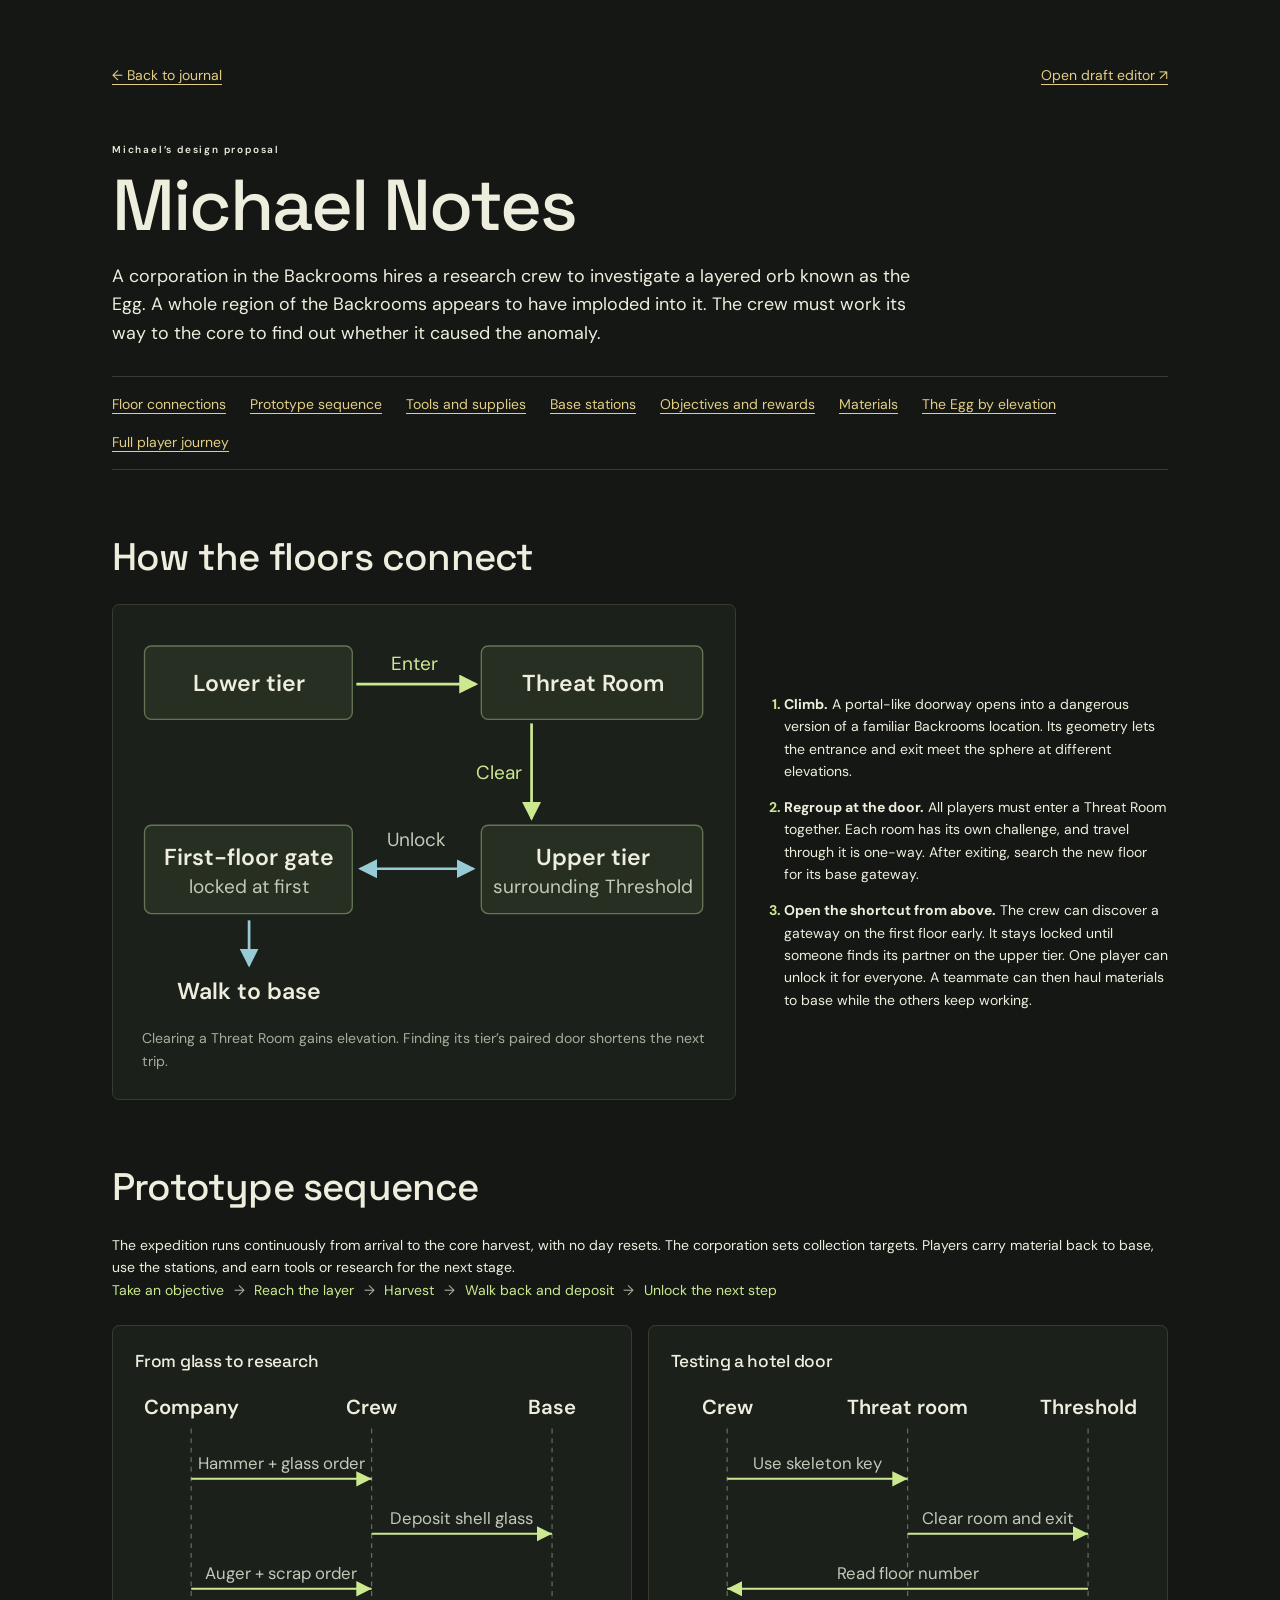
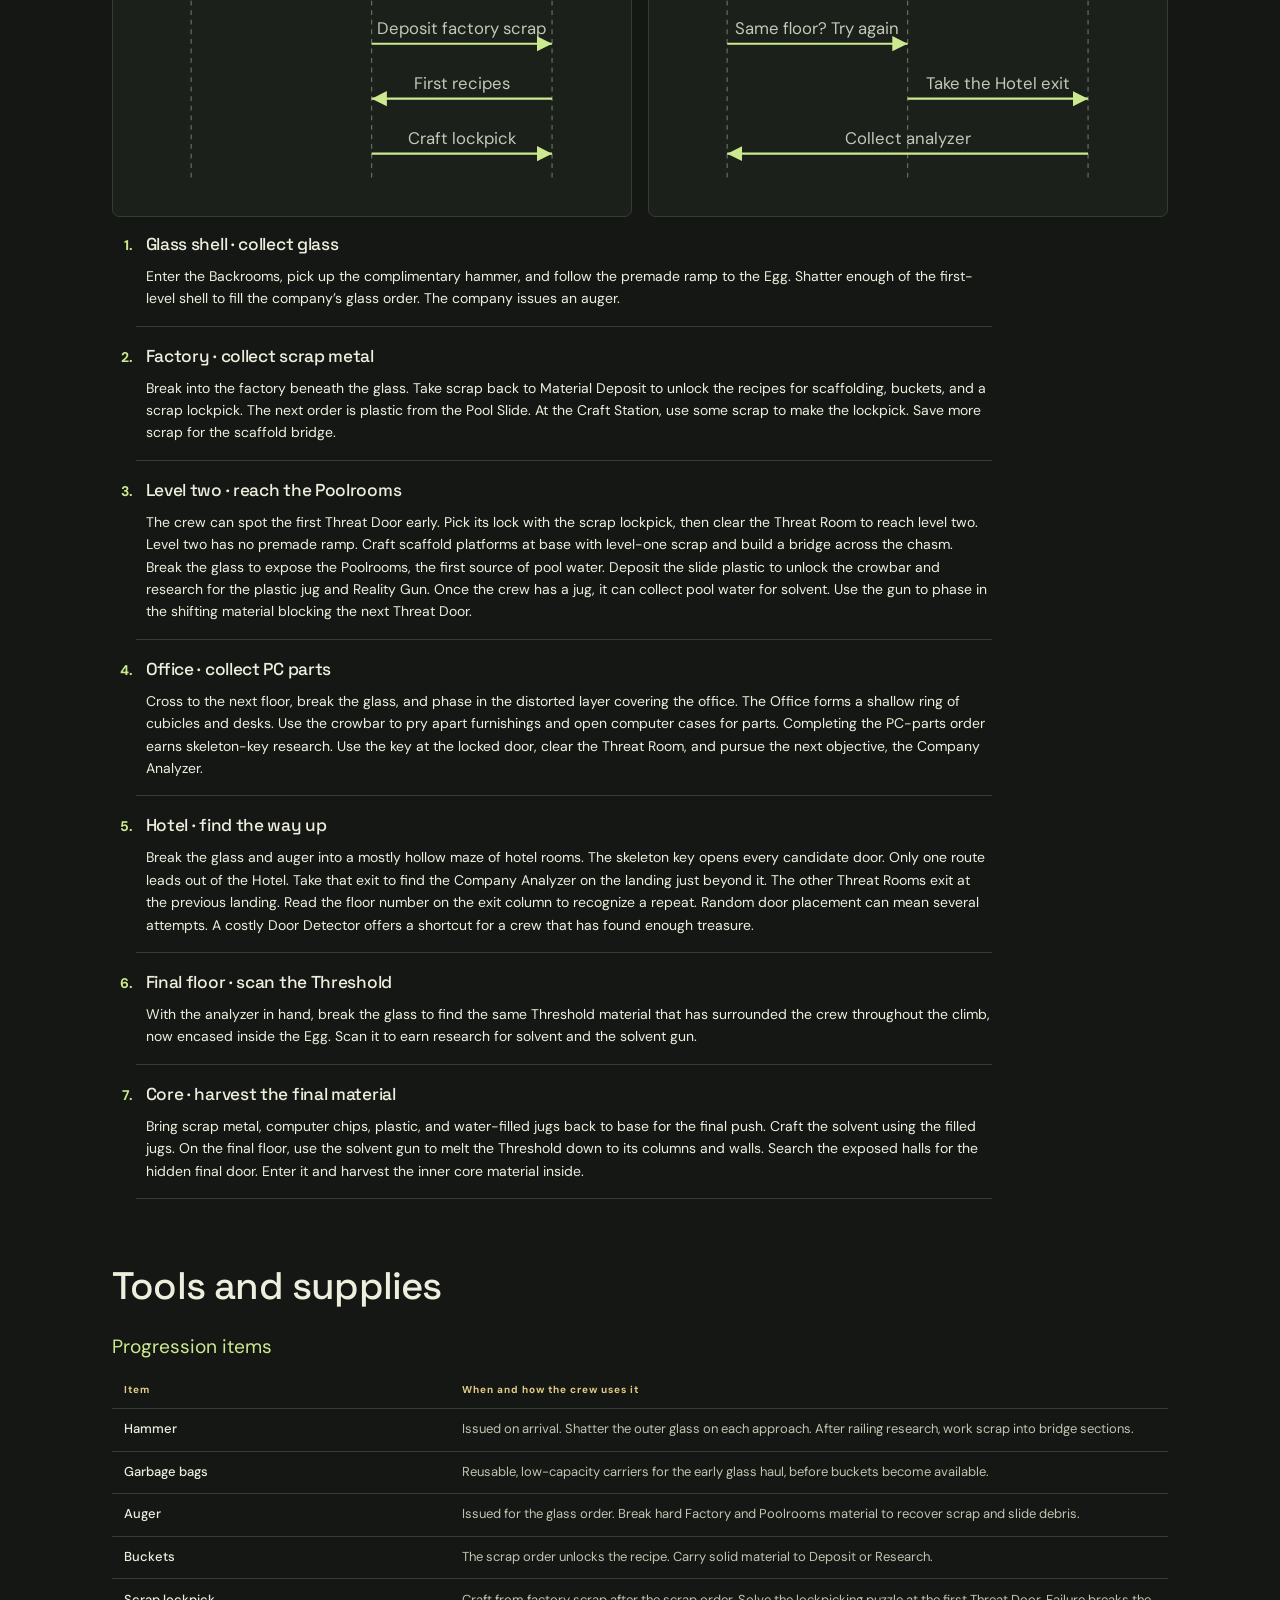
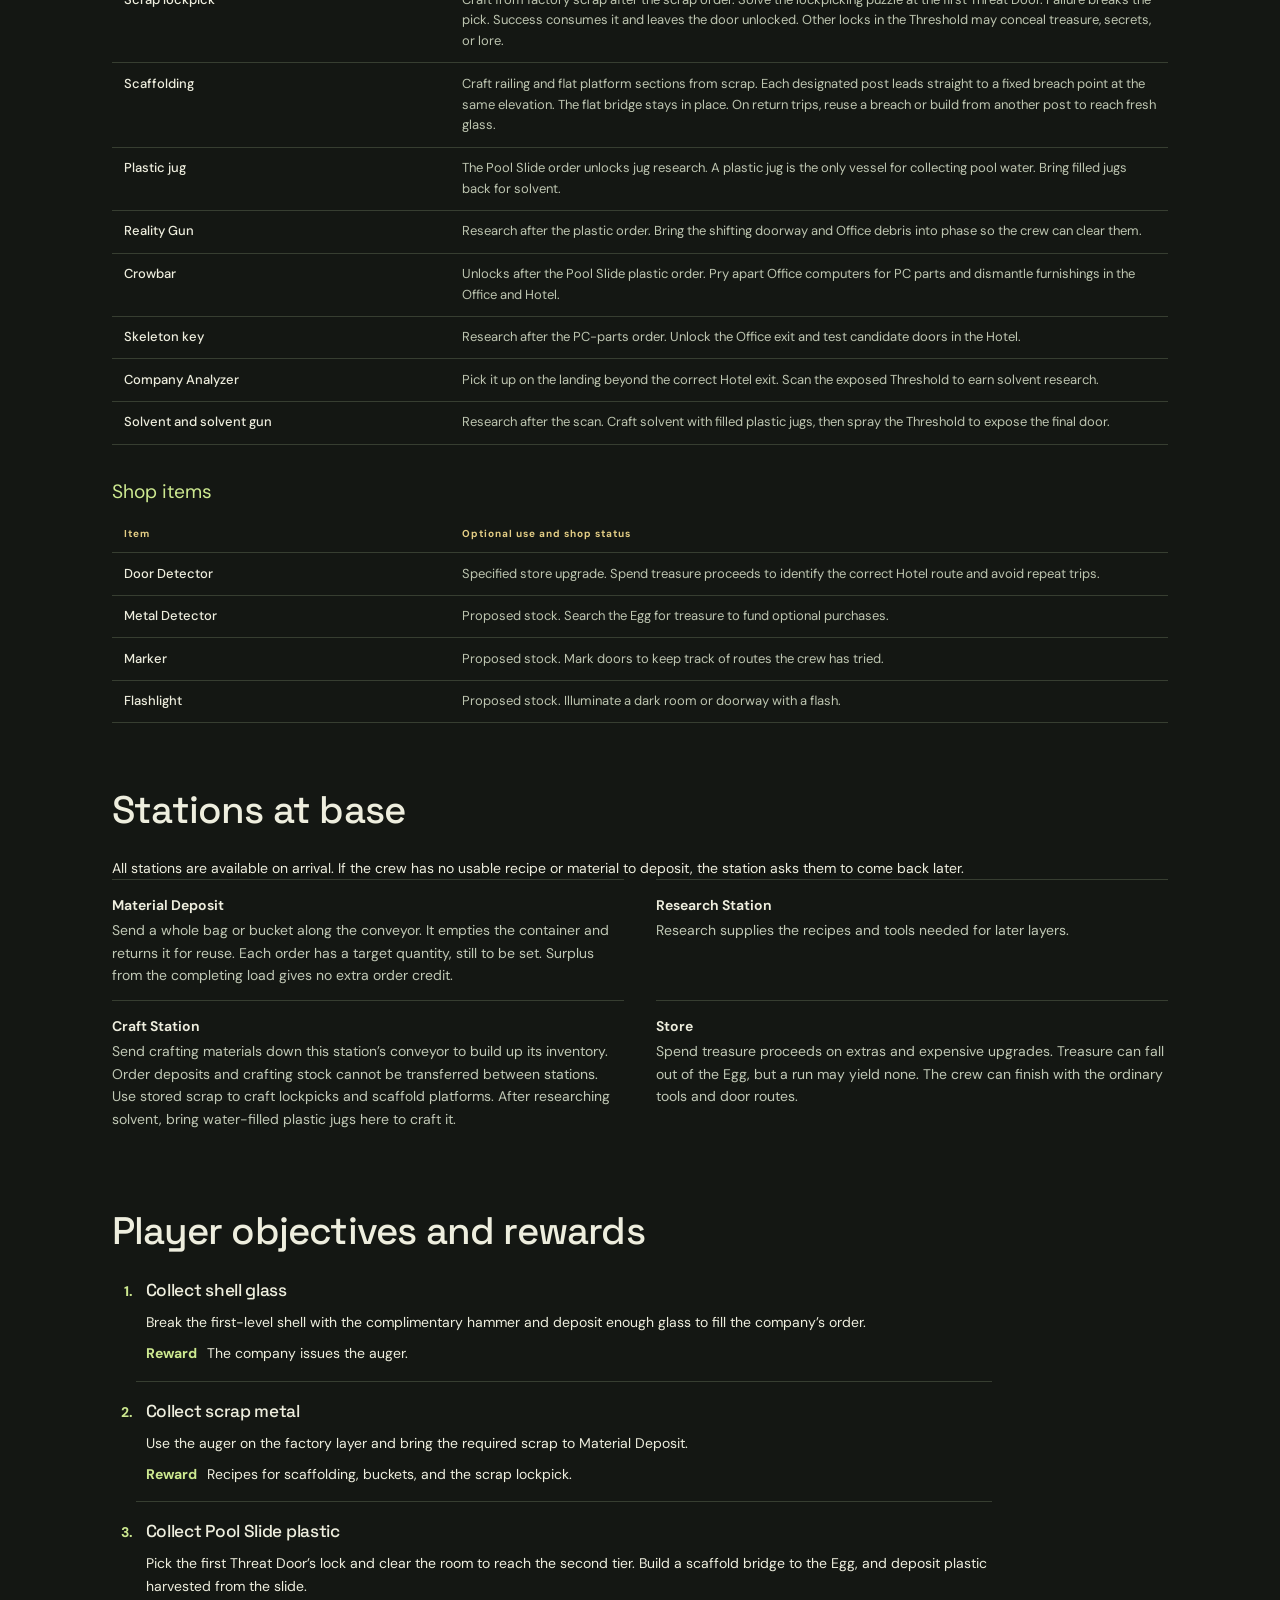
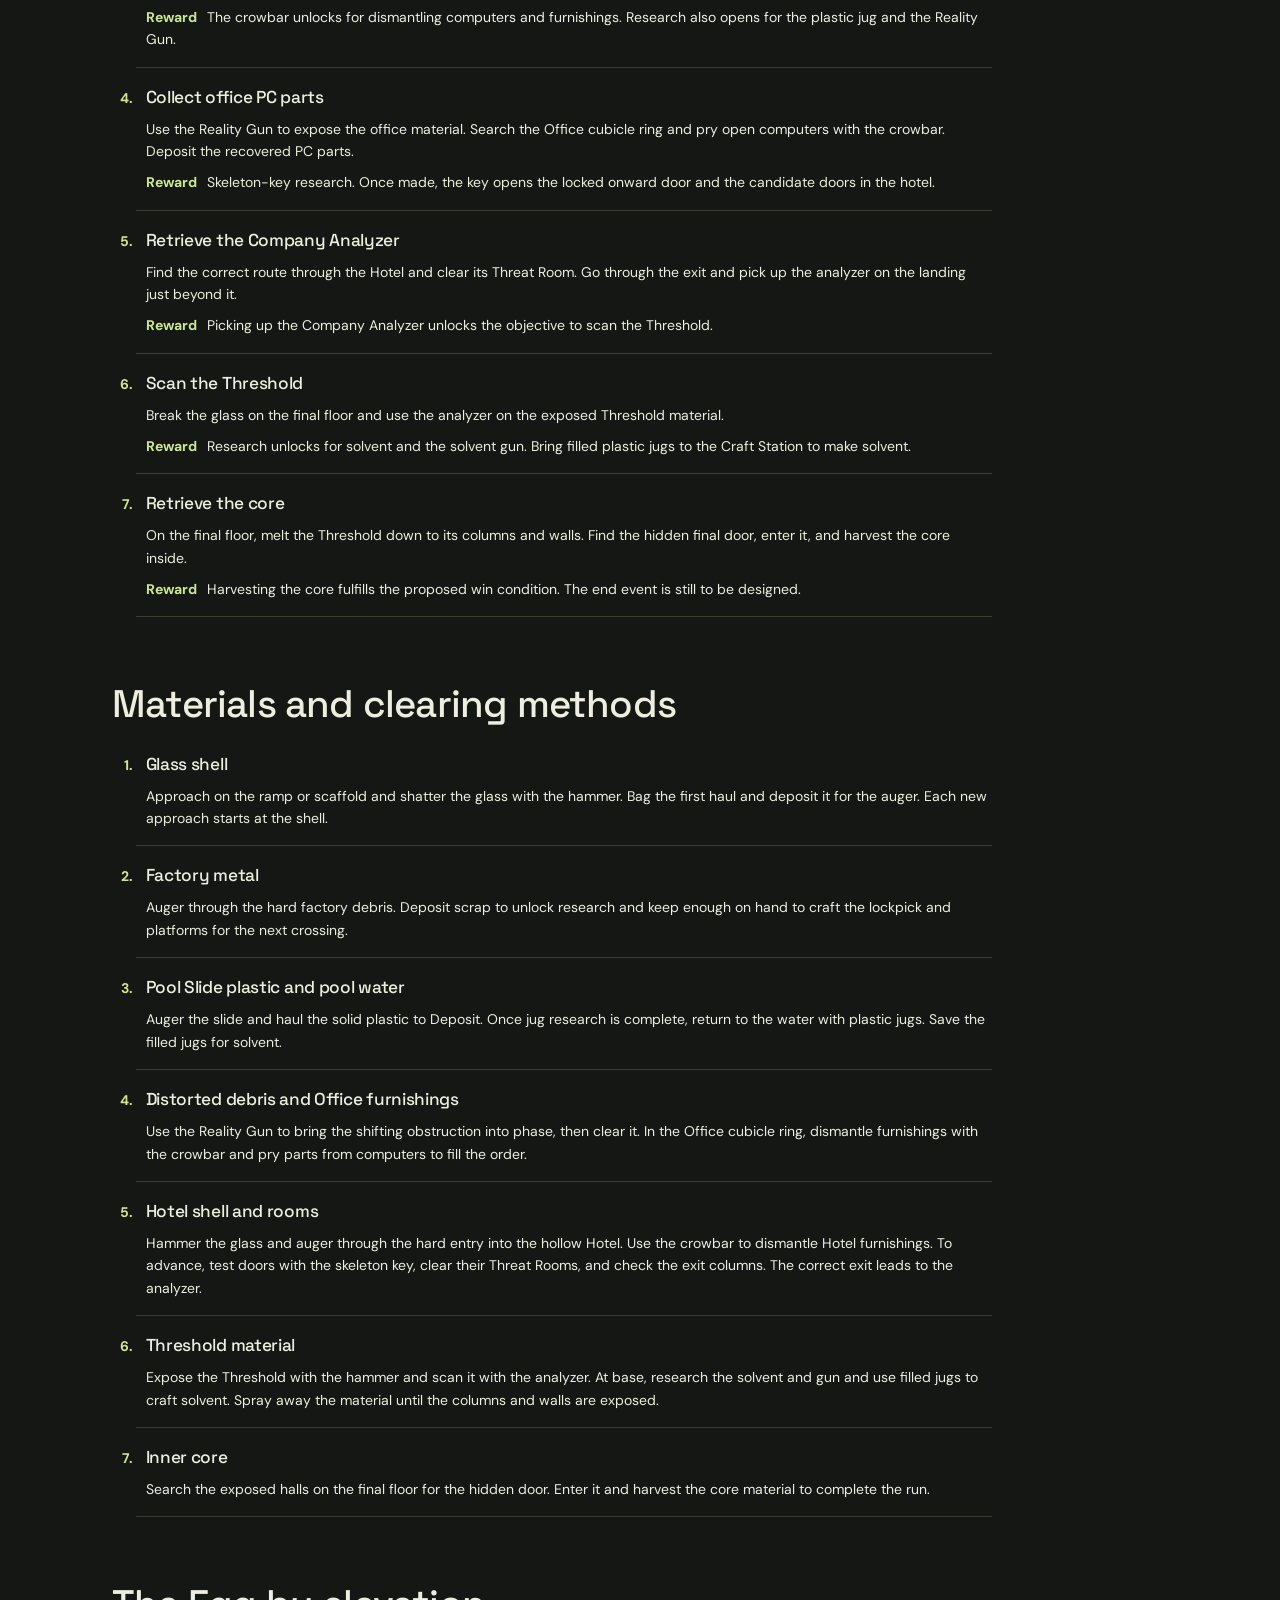
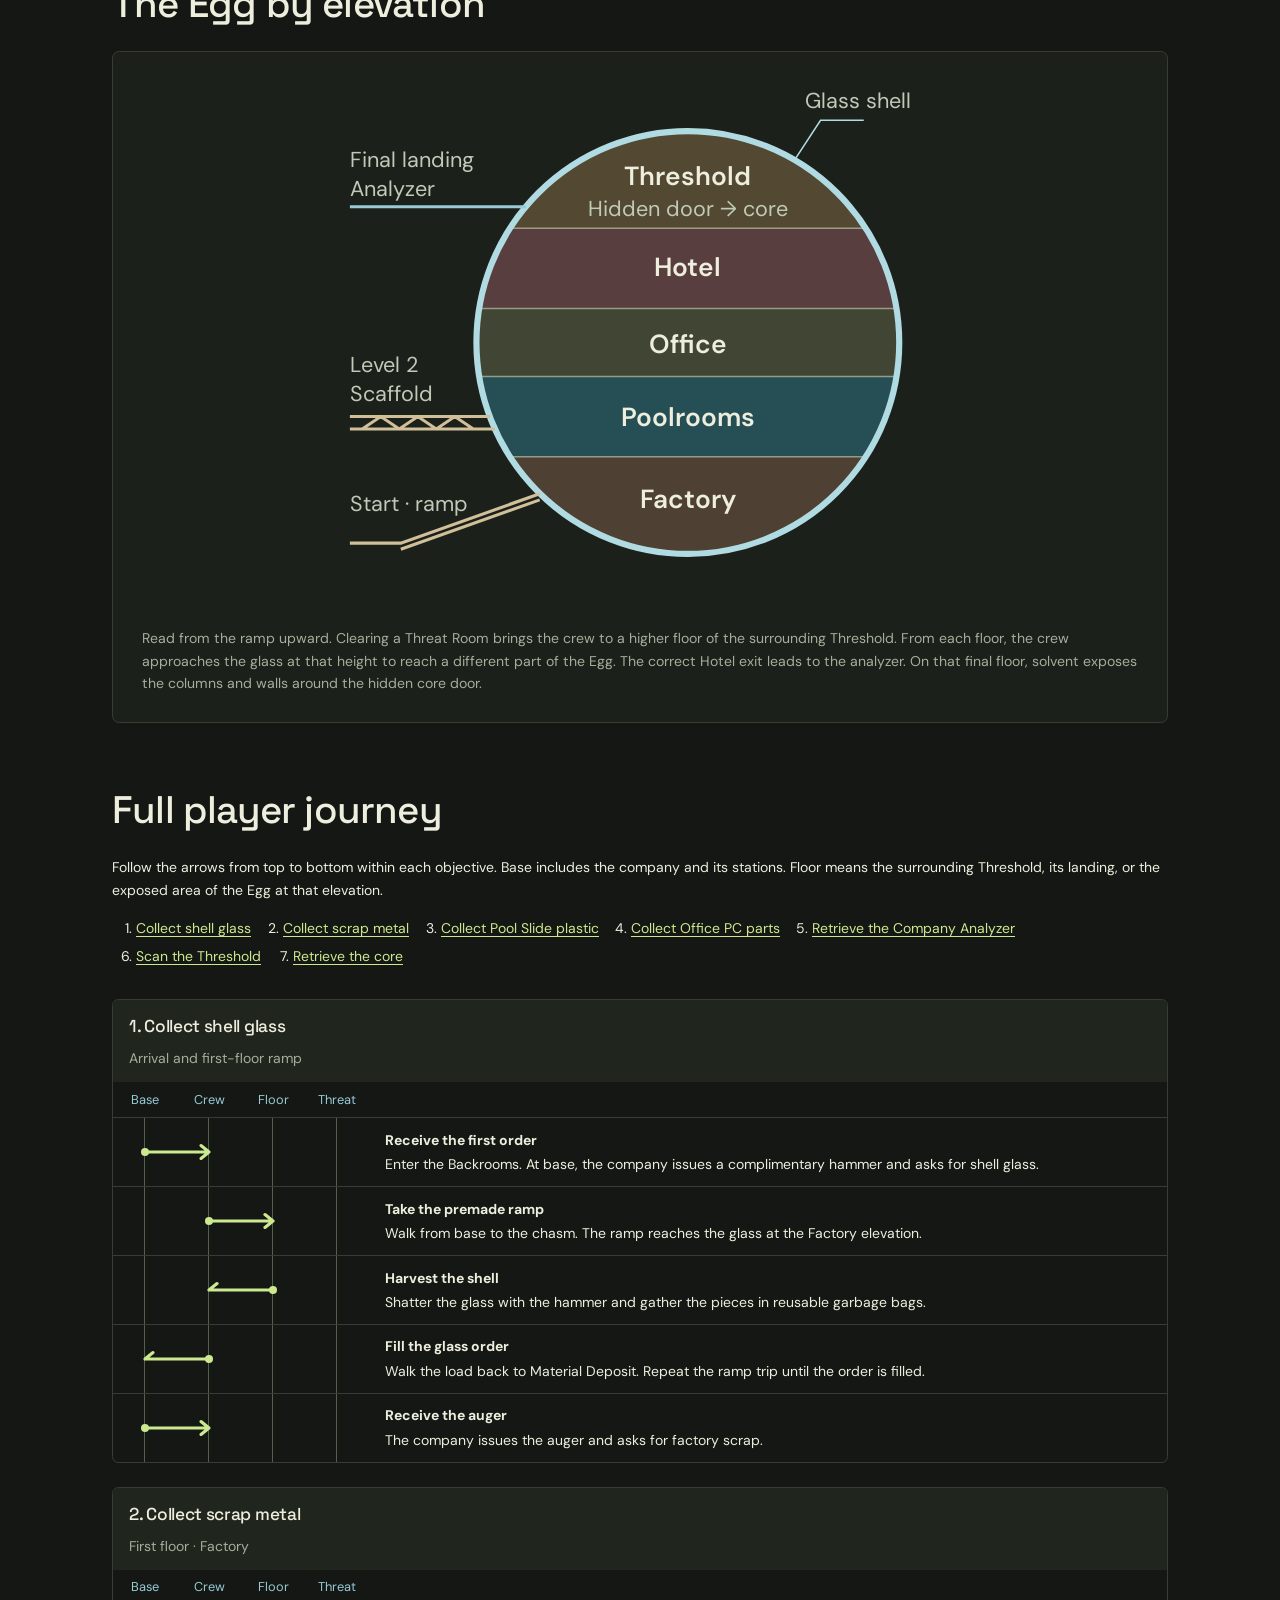
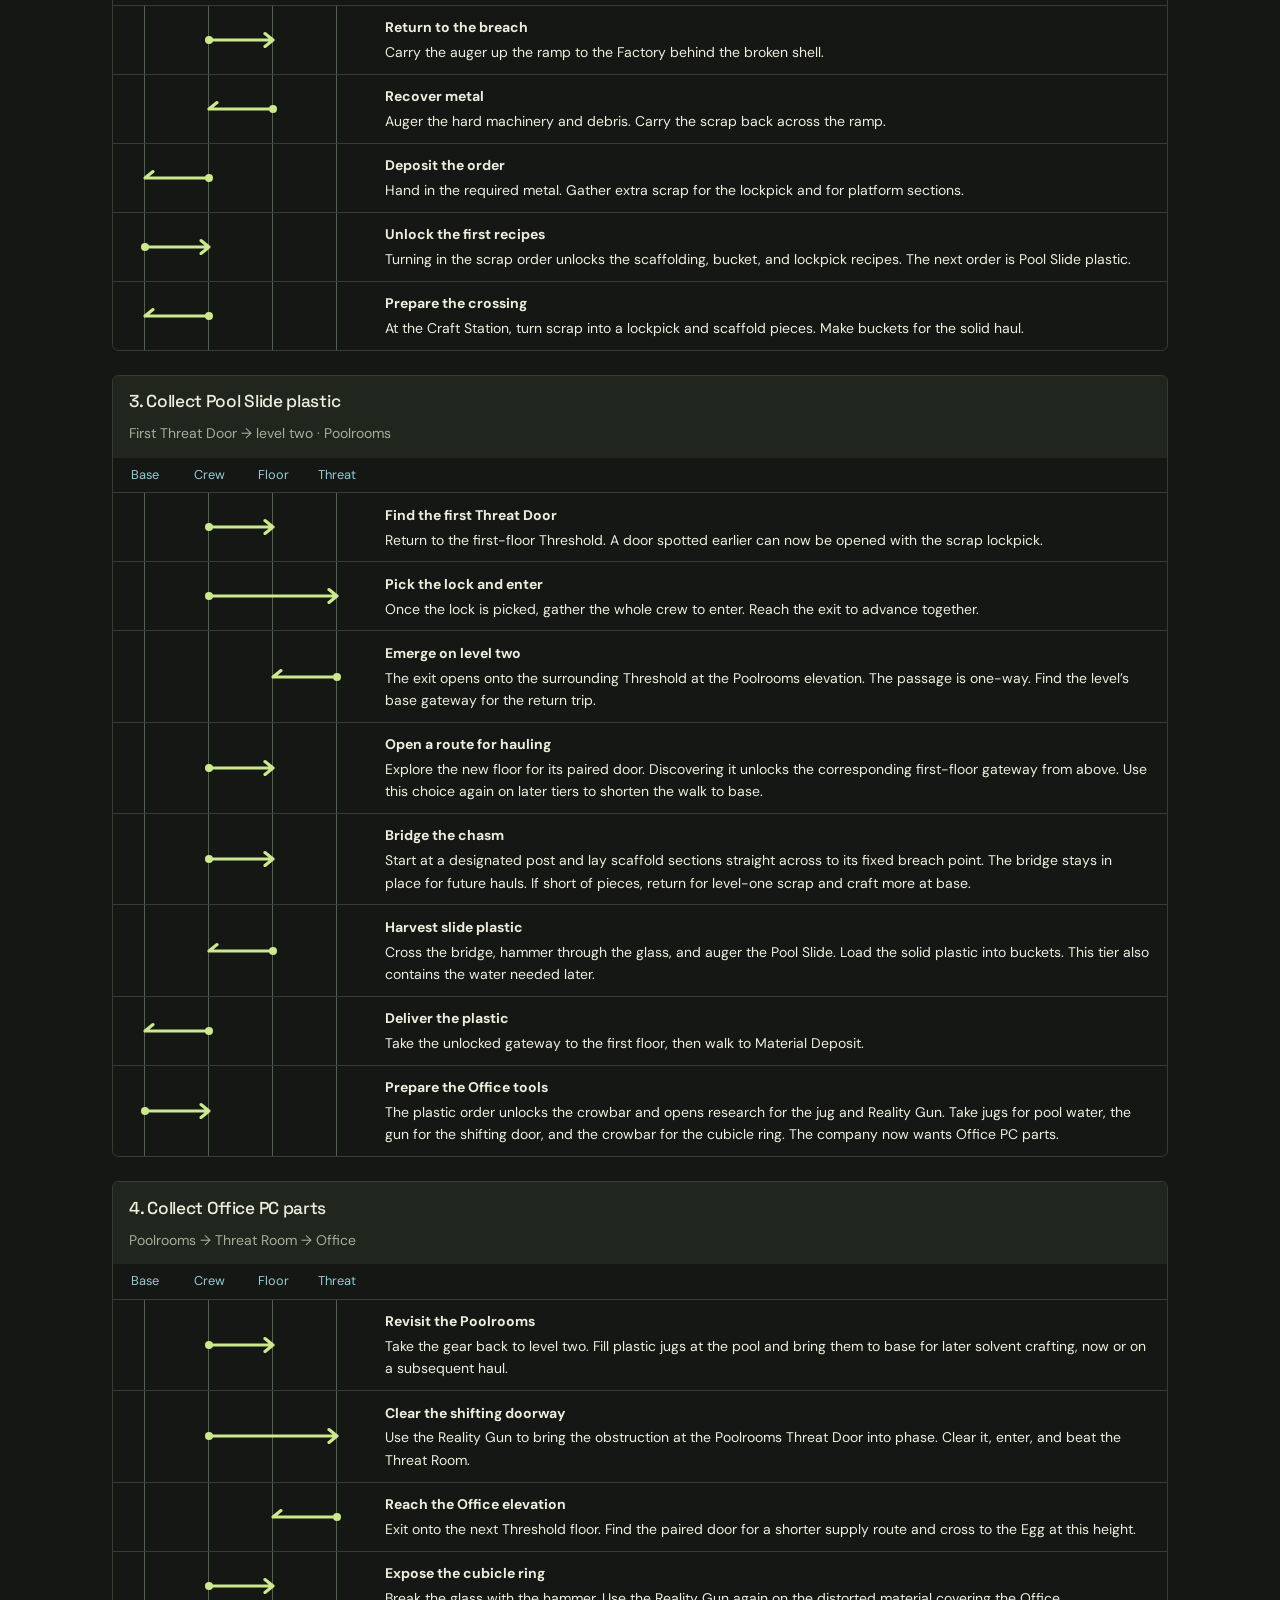
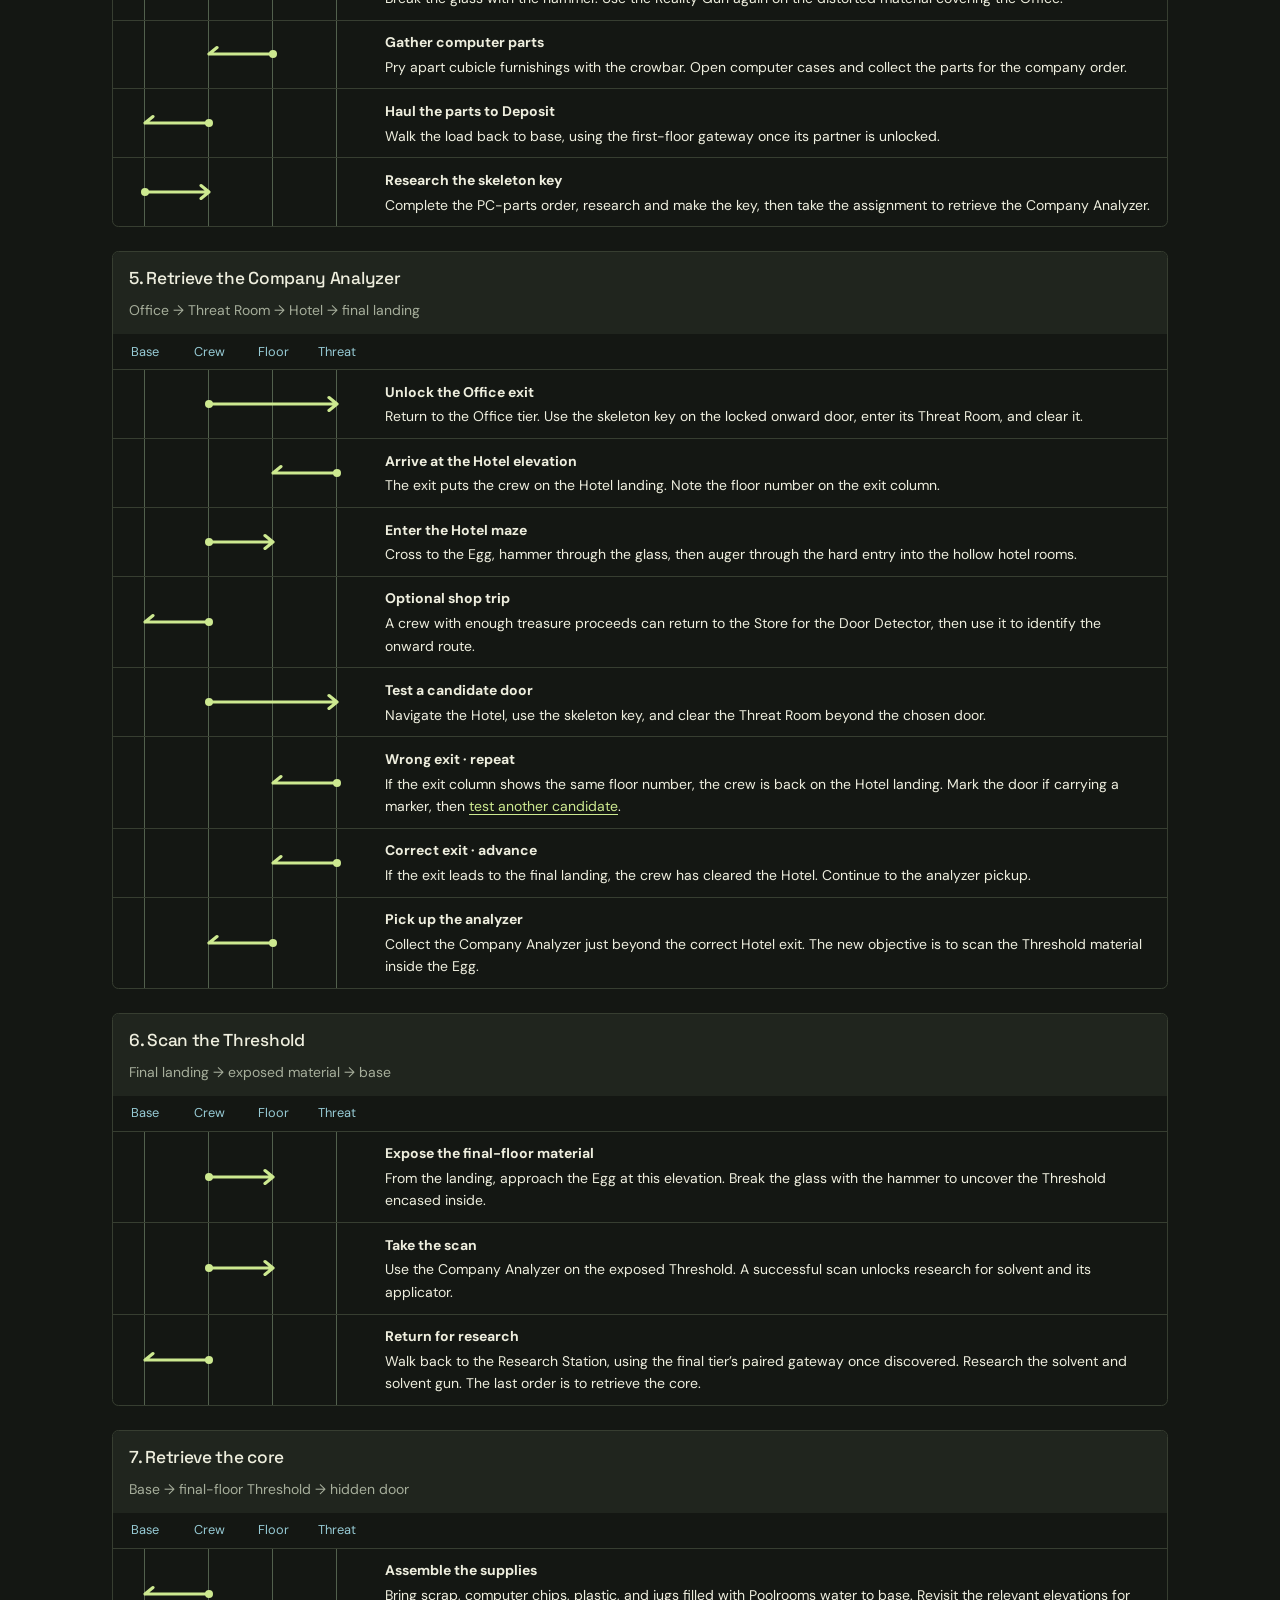
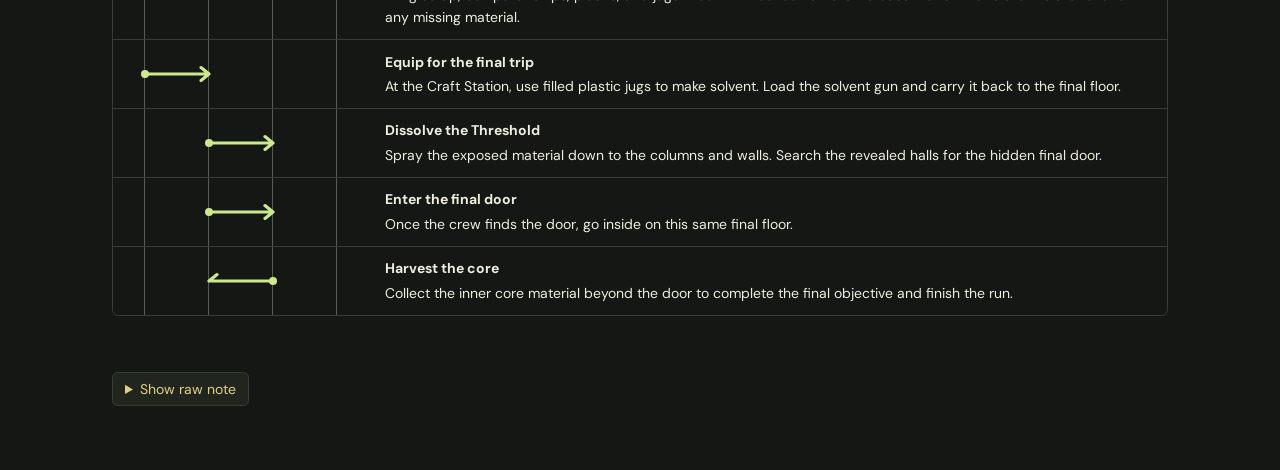
==== commit 7cee2693: "Add the Pool Slide crowbar unlock and permanent scaffold crossings to Michael Notes" ====
--- a/docs/michael-notes.html
+++ b/docs/michael-notes.html
@@ -89,8 +89,8 @@
       <ol class="stage-list">
         <li><h3>Glass shell · collect glass</h3><p>Enter the Backrooms, pick up the complimentary hammer, and follow the premade ramp to the Egg. Shatter enough of the first-level shell to fill the company’s glass order. The company issues an auger.</p></li>
         <li><h3>Factory · collect scrap metal</h3><p>Break into the factory beneath the glass. Take scrap back to Material Deposit to unlock the recipes for scaffolding, buckets, and a scrap lockpick. The next order is plastic from the Pool Slide. At the Craft Station, use some scrap to make the lockpick. Save more scrap for the scaffold bridge.</p></li>
-        <li><h3>Level two · reach the Poolrooms</h3><p>The crew can spot the first Threat Door early. Pick its lock with the scrap lockpick, then clear the Threat Room to reach level two. Level two has no premade ramp. Craft scaffold platforms at base with level-one scrap and build a bridge across the chasm. Break the glass to expose the Poolrooms, the first source of pool water. Mine the slide plastic to complete the order and unlock research for the plastic jug and Reality Gun. Once the crew has a jug, it can collect pool water for solvent. Use the gun to phase in the shifting material blocking the next Threat Door.</p></li>
-        <li><h3>Office · collect PC parts</h3><p>Cross to the next floor, break the glass, and phase in the distorted layer covering the office. The Office forms a shallow ring of cubicles and desks. Search the desks and break down computers for parts. Completing the PC-parts order earns skeleton-key research. Use the key at the locked door, clear the Threat Room, and pursue the next objective, the Company Analyzer.</p></li>
+        <li><h3>Level two · reach the Poolrooms</h3><p>The crew can spot the first Threat Door early. Pick its lock with the scrap lockpick, then clear the Threat Room to reach level two. Level two has no premade ramp. Craft scaffold platforms at base with level-one scrap and build a bridge across the chasm. Break the glass to expose the Poolrooms, the first source of pool water. Deposit the slide plastic to unlock the crowbar and research for the plastic jug and Reality Gun. Once the crew has a jug, it can collect pool water for solvent. Use the gun to phase in the shifting material blocking the next Threat Door.</p></li>
+        <li><h3>Office · collect PC parts</h3><p>Cross to the next floor, break the glass, and phase in the distorted layer covering the office. The Office forms a shallow ring of cubicles and desks. Use the crowbar to pry apart furnishings and open computer cases for parts. Completing the PC-parts order earns skeleton-key research. Use the key at the locked door, clear the Threat Room, and pursue the next objective, the Company Analyzer.</p></li>
         <li><h3>Hotel · find the way up</h3><p>Break the glass and auger into a mostly hollow maze of hotel rooms. The skeleton key opens every candidate door. Only one route leads out of the Hotel. Take that exit to find the Company Analyzer on the landing just beyond it. The other Threat Rooms exit at the previous landing. Read the floor number on the exit column to recognize a repeat. Random door placement can mean several attempts. A costly Door Detector offers a shortcut for a crew that has found enough treasure.</p></li>
         <li><h3>Final floor · scan the Threshold</h3><p>With the analyzer in hand, break the glass to find the same Threshold material that has surrounded the crew throughout the climb, now encased inside the Egg. Scan it to earn research for solvent and the solvent gun.</p></li>
         <li><h3>Core · harvest the final material</h3><p>Bring scrap metal, computer chips, plastic, and water-filled jugs back to base for the final push. Craft the solvent using the filled jugs. On the final floor, use the solvent gun to melt the Threshold down to its columns and walls. Search the exposed halls for the hidden final door. Enter it and harvest the inner core material inside.</p></li>
@@ -107,10 +107,10 @@
           <tr><th scope="row">Auger</th><td>Issued for the glass order. Break hard Factory and Poolrooms material to recover scrap and slide debris.</td></tr>
           <tr><th scope="row">Buckets</th><td>The scrap order unlocks the recipe. Carry solid material to Deposit or Research.</td></tr>
           <tr><th scope="row">Scrap lockpick</th><td>Craft from factory scrap after the scrap order. Solve the lockpicking puzzle at the first Threat Door. Failure breaks the pick. Success consumes it and leaves the door unlocked. Other locks in the Threshold may conceal treasure, secrets, or lore.</td></tr>
-          <tr><th scope="row">Scaffolding</th><td>Craft railing and flat platform sections from scrap. Bridge the chasm where the premade ramp cannot reach the Egg.</td></tr>
+          <tr><th scope="row">Scaffolding</th><td>Craft railing and flat platform sections from scrap. Each designated post leads straight to a fixed breach point at the same elevation. The flat bridge stays in place. On return trips, reuse a breach or build from another post to reach fresh glass.</td></tr>
           <tr><th scope="row">Plastic jug</th><td>The Pool Slide order unlocks jug research. A plastic jug is the only vessel for collecting pool water. Bring filled jugs back for solvent.</td></tr>
           <tr><th scope="row">Reality Gun</th><td>Research after the plastic order. Bring the shifting doorway and Office debris into phase so the crew can clear them.</td></tr>
-          <tr><th scope="row">Soft tool</th><td>Harvest softer Office and Hotel material. The draft leaves its acquisition point open.</td></tr>
+          <tr><th scope="row">Crowbar</th><td>Unlocks after the Pool Slide plastic order. Pry apart Office computers for PC parts and dismantle furnishings in the Office and Hotel.</td></tr>
           <tr><th scope="row">Skeleton key</th><td>Research after the PC-parts order. Unlock the Office exit and test candidate doors in the Hotel.</td></tr>
           <tr><th scope="row">Company Analyzer</th><td>Pick it up on the landing beyond the correct Hotel exit. Scan the exposed Threshold to earn solvent research.</td></tr>
           <tr><th scope="row">Solvent and solvent gun</th><td>Research after the scan. Craft solvent with filled plastic jugs, then spray the Threshold to expose the final door.</td></tr>
@@ -153,11 +153,11 @@
         <li>
           <h3>Collect Pool Slide plastic</h3>
           <p>Pick the first Threat Door’s lock and clear the room to reach the second tier. Build a scaffold bridge to the Egg, and deposit plastic harvested from the slide.</p>
-          <p class="objective-reward"><strong>Reward</strong> Research unlocks for the plastic jug and the Reality Gun. The gun phases in the obstruction at the next Threat Door.</p>
+          <p class="objective-reward"><strong>Reward</strong> The crowbar unlocks for dismantling computers and furnishings. Research also opens for the plastic jug and the Reality Gun.</p>
         </li>
         <li>
           <h3>Collect office PC parts</h3>
-          <p>Use the Reality Gun to expose the office material. Search desks in the Office cubicle ring, break down computers, and deposit the parts.</p>
+          <p>Use the Reality Gun to expose the office material. Search the Office cubicle ring and pry open computers with the crowbar. Deposit the recovered PC parts.</p>
           <p class="objective-reward"><strong>Reward</strong> Skeleton-key research. Once made, the key opens the locked onward door and the candidate doors in the hotel.</p>
         </li>
         <li>
@@ -183,8 +183,8 @@
         <li><h3>Glass shell</h3><p>Approach on the ramp or scaffold and shatter the glass with the hammer. Bag the first haul and deposit it for the auger. Each new approach starts at the shell.</p></li>
         <li><h3>Factory metal</h3><p>Auger through the hard factory debris. Deposit scrap to unlock research and keep enough on hand to craft the lockpick and platforms for the next crossing.</p></li>
         <li><h3>Pool Slide plastic and pool water</h3><p>Auger the slide and haul the solid plastic to Deposit. Once jug research is complete, return to the water with plastic jugs. Save the filled jugs for solvent.</p></li>
-        <li><h3>Distorted debris and Office furnishings</h3><p>Use the Reality Gun to bring the shifting obstruction into phase, then clear it. In the Office cubicle ring, use the soft tool on softer material, search desks, and break down computers for the PC-parts order.</p></li>
-        <li><h3>Hotel shell and rooms</h3><p>Hammer the glass and auger through the hard entry into the hollow Hotel. The soft tool can harvest softer furnishings. To advance, test doors with the skeleton key, clear their Threat Rooms, and check the exit columns. The correct exit leads to the analyzer.</p></li>
+        <li><h3>Distorted debris and Office furnishings</h3><p>Use the Reality Gun to bring the shifting obstruction into phase, then clear it. In the Office cubicle ring, dismantle furnishings with the crowbar and pry parts from computers to fill the order.</p></li>
+        <li><h3>Hotel shell and rooms</h3><p>Hammer the glass and auger through the hard entry into the hollow Hotel. Use the crowbar to dismantle Hotel furnishings. To advance, test doors with the skeleton key, clear their Threat Rooms, and check the exit columns. The correct exit leads to the analyzer.</p></li>
         <li><h3>Threshold material</h3><p>Expose the Threshold with the hammer and scan it with the analyzer. At base, research the solvent and gun and use filled jugs to craft solvent. Spray away the material until the columns and walls are exposed.</p></li>
         <li><h3>Inner core</h3><p>Search the exposed halls on the final floor for the hidden door. Enter it and harvest the core material to complete the run.</p></li>
       </ol>
@@ -323,7 +323,7 @@
           </li>
           <li>
             <span class="journey-line" aria-hidden="true"><svg viewBox="0 0 160 20"><path d="M60 10 H100 m-5 -4 l5 4 -5 4"/><circle cx="60" cy="10" r="2.5"/></svg></span>
-            <div><span class="sr-only">Crew to Floor. </span><strong>Bridge the chasm</strong><p>Build a scaffold crossing from the landing to the Egg. If short of pieces, return for level-one scrap and craft more at base.</p></div>
+            <div><span class="sr-only">Crew to Floor. </span><strong>Bridge the chasm</strong><p>Start at a designated post and lay scaffold sections straight across to its fixed breach point. The bridge stays in place for future hauls. If short of pieces, return for level-one scrap and craft more at base.</p></div>
           </li>
           <li>
             <span class="journey-line" aria-hidden="true"><svg viewBox="0 0 160 20"><path d="M100 10 H60 m5 -4 l-5 4 --5 4"/><circle cx="100" cy="10" r="2.5"/></svg></span>
@@ -335,7 +335,7 @@
           </li>
           <li>
             <span class="journey-line" aria-hidden="true"><svg viewBox="0 0 160 20"><path d="M20 10 H60 m-5 -4 l5 4 -5 4"/><circle cx="20" cy="10" r="2.5"/></svg></span>
-            <div><span class="sr-only">Base to Crew. </span><strong>Research the jug and Reality Gun</strong><p>Completing the plastic order opens both research paths. Prepare plastic jugs for water and the gun for the shifting door. The company now wants Office PC parts.</p></div>
+            <div><span class="sr-only">Base to Crew. </span><strong>Prepare the Office tools</strong><p>The plastic order unlocks the crowbar and opens research for the jug and Reality Gun. Take jugs for pool water, the gun for the shifting door, and the crowbar for the cubicle ring. The company now wants Office PC parts.</p></div>
           </li>
         </ol>
       </article>
@@ -361,7 +361,7 @@
           </li>
           <li>
             <span class="journey-line" aria-hidden="true"><svg viewBox="0 0 160 20"><path d="M100 10 H60 m5 -4 l-5 4 --5 4"/><circle cx="100" cy="10" r="2.5"/></svg></span>
-            <div><span class="sr-only">Floor to Crew. </span><strong>Gather computer parts</strong><p>Harvest soft material with the soft tool. Search cubicle desks and break down computers for the parts order.</p></div>
+            <div><span class="sr-only">Floor to Crew. </span><strong>Gather computer parts</strong><p>Pry apart cubicle furnishings with the crowbar. Open computer cases and collect the parts for the company order.</p></div>
           </li>
           <li>
             <span class="journey-line" aria-hidden="true"><svg viewBox="0 0 160 20"><path d="M60 10 H20 m5 -4 l-5 4 --5 4"/><circle cx="60" cy="10" r="2.5"/></svg></span>
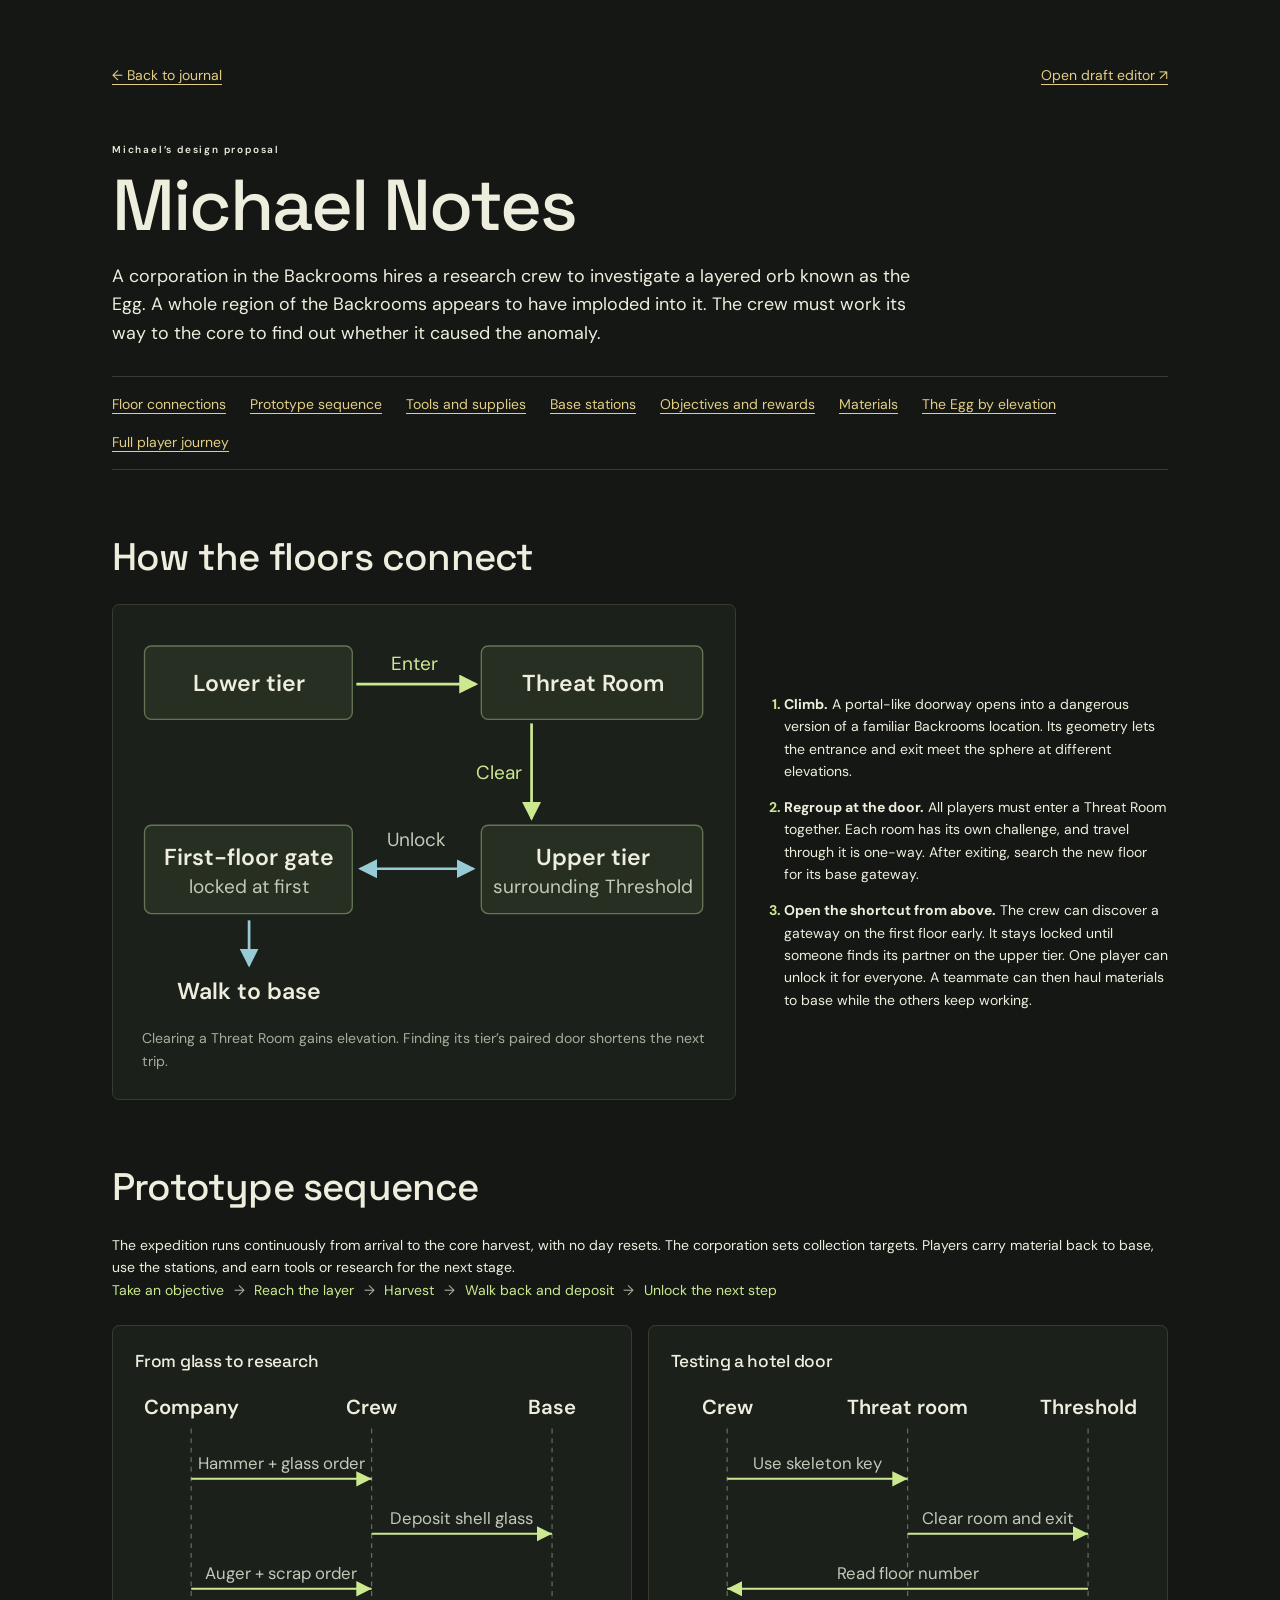
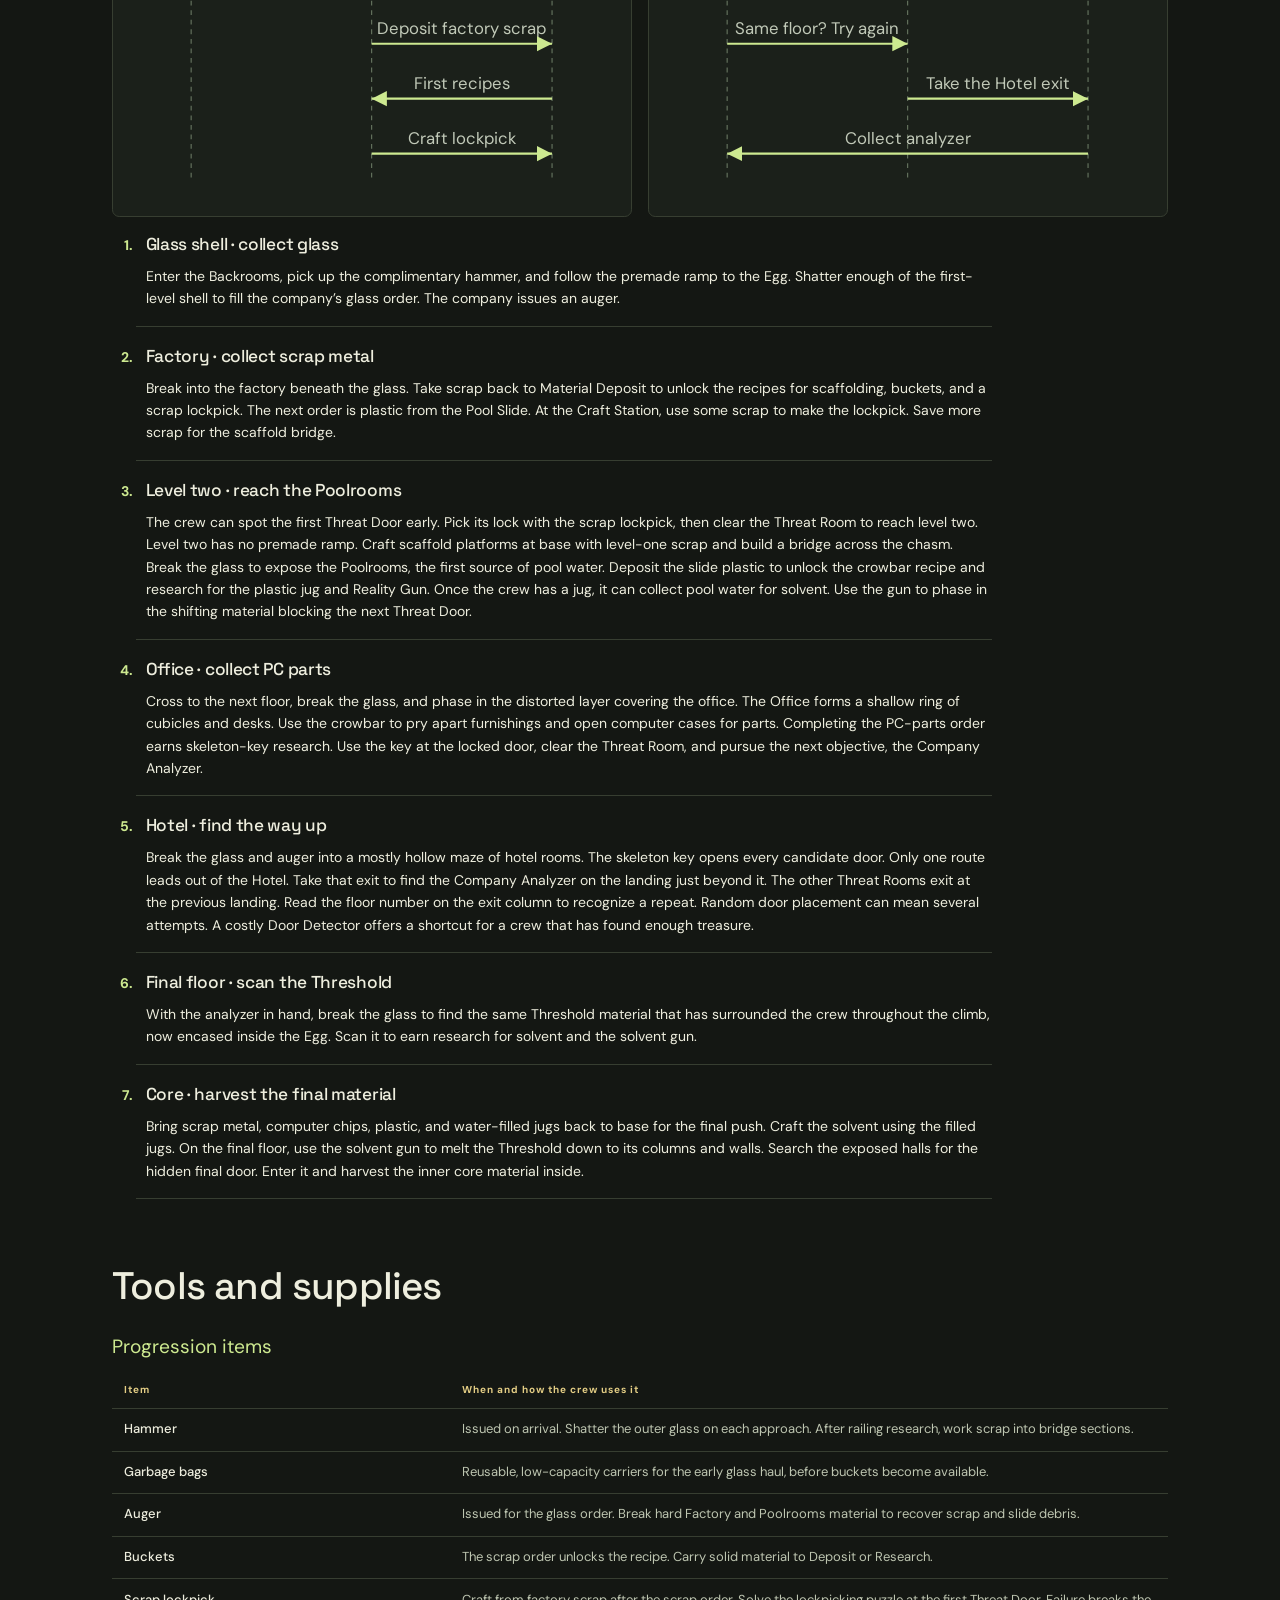
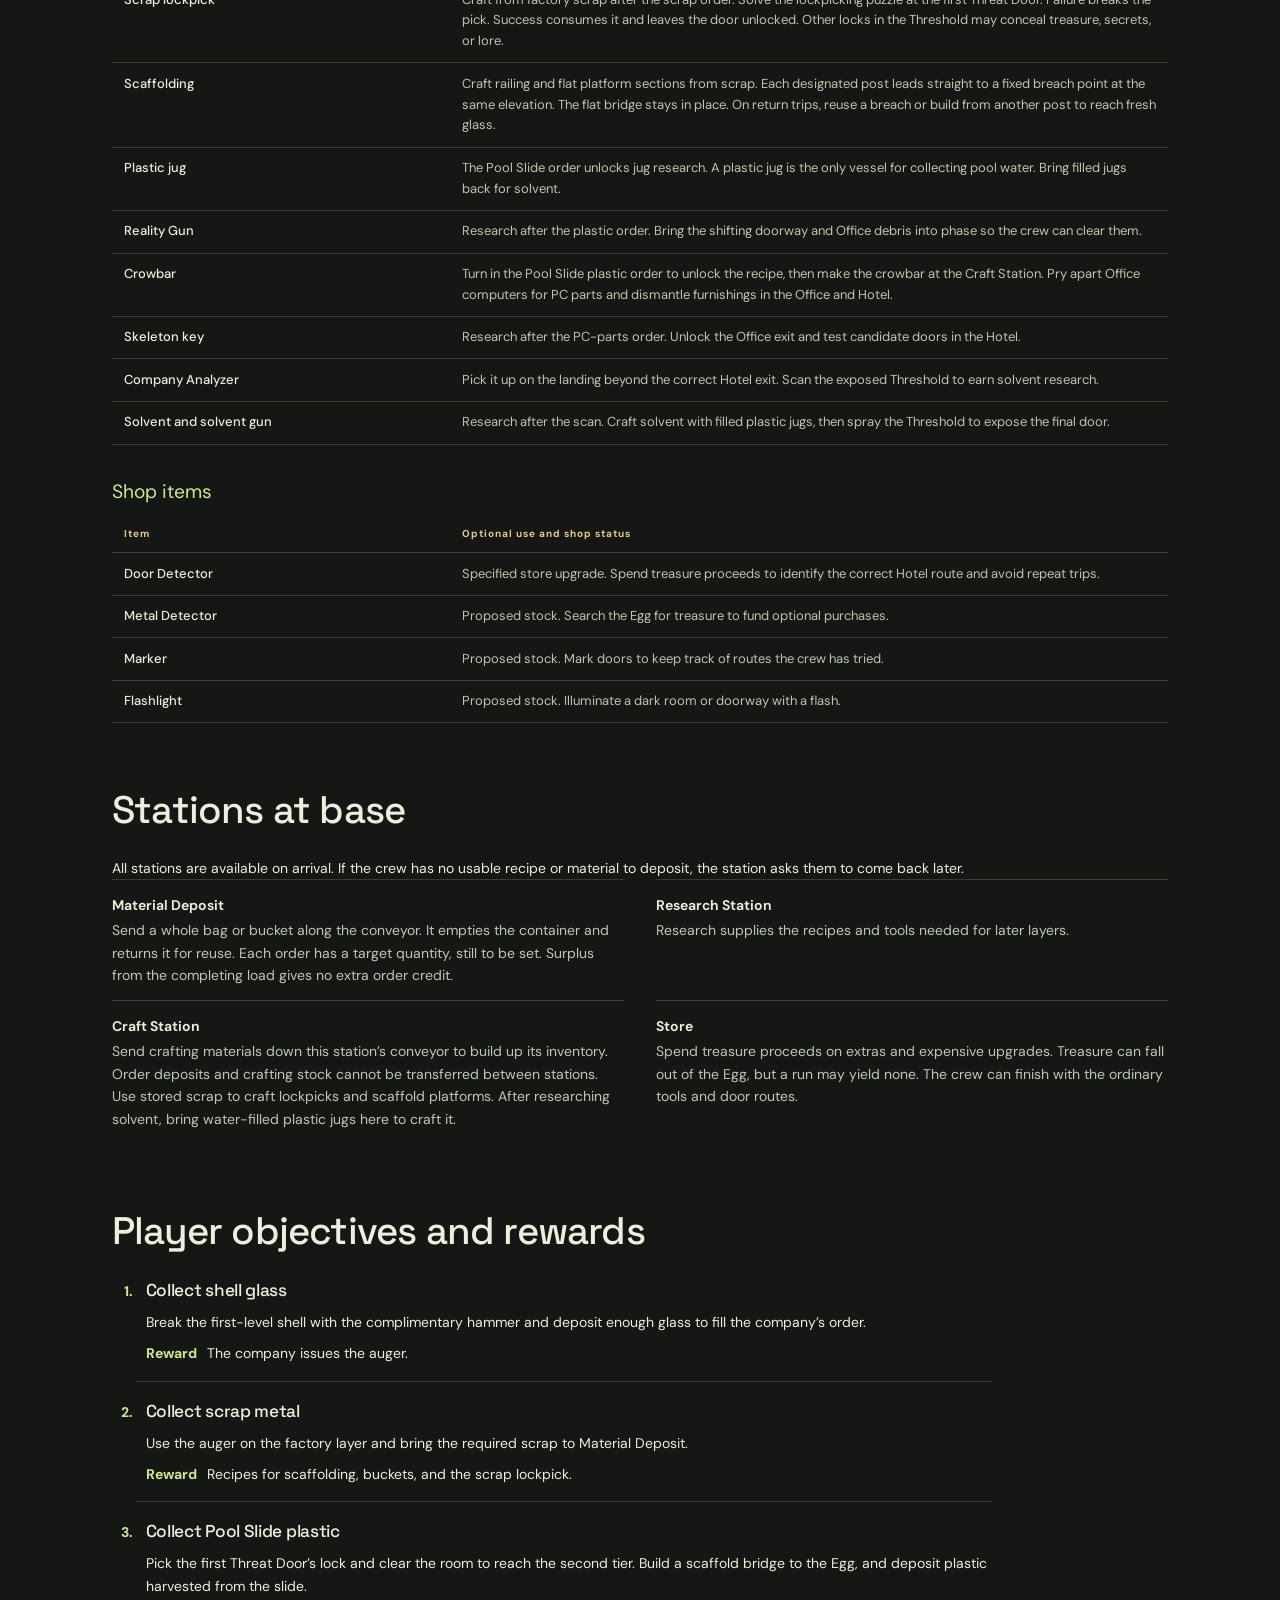
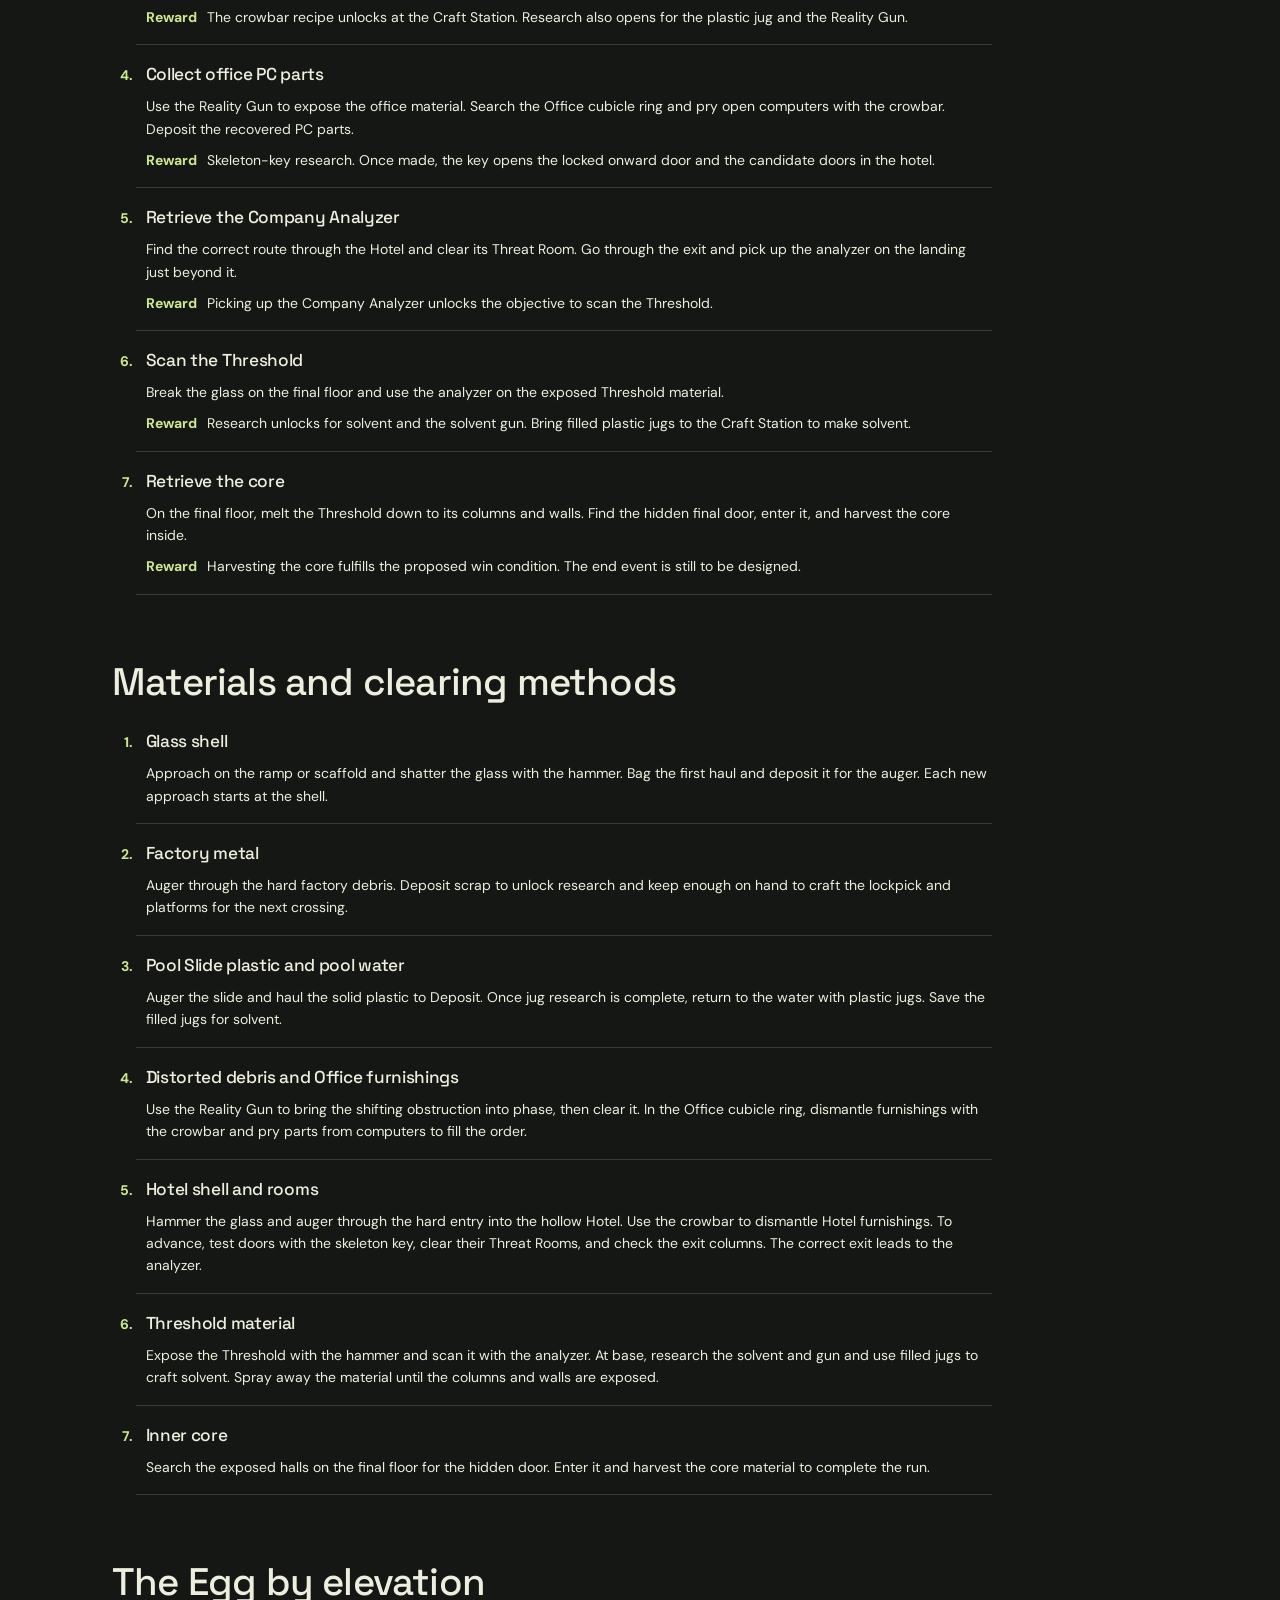
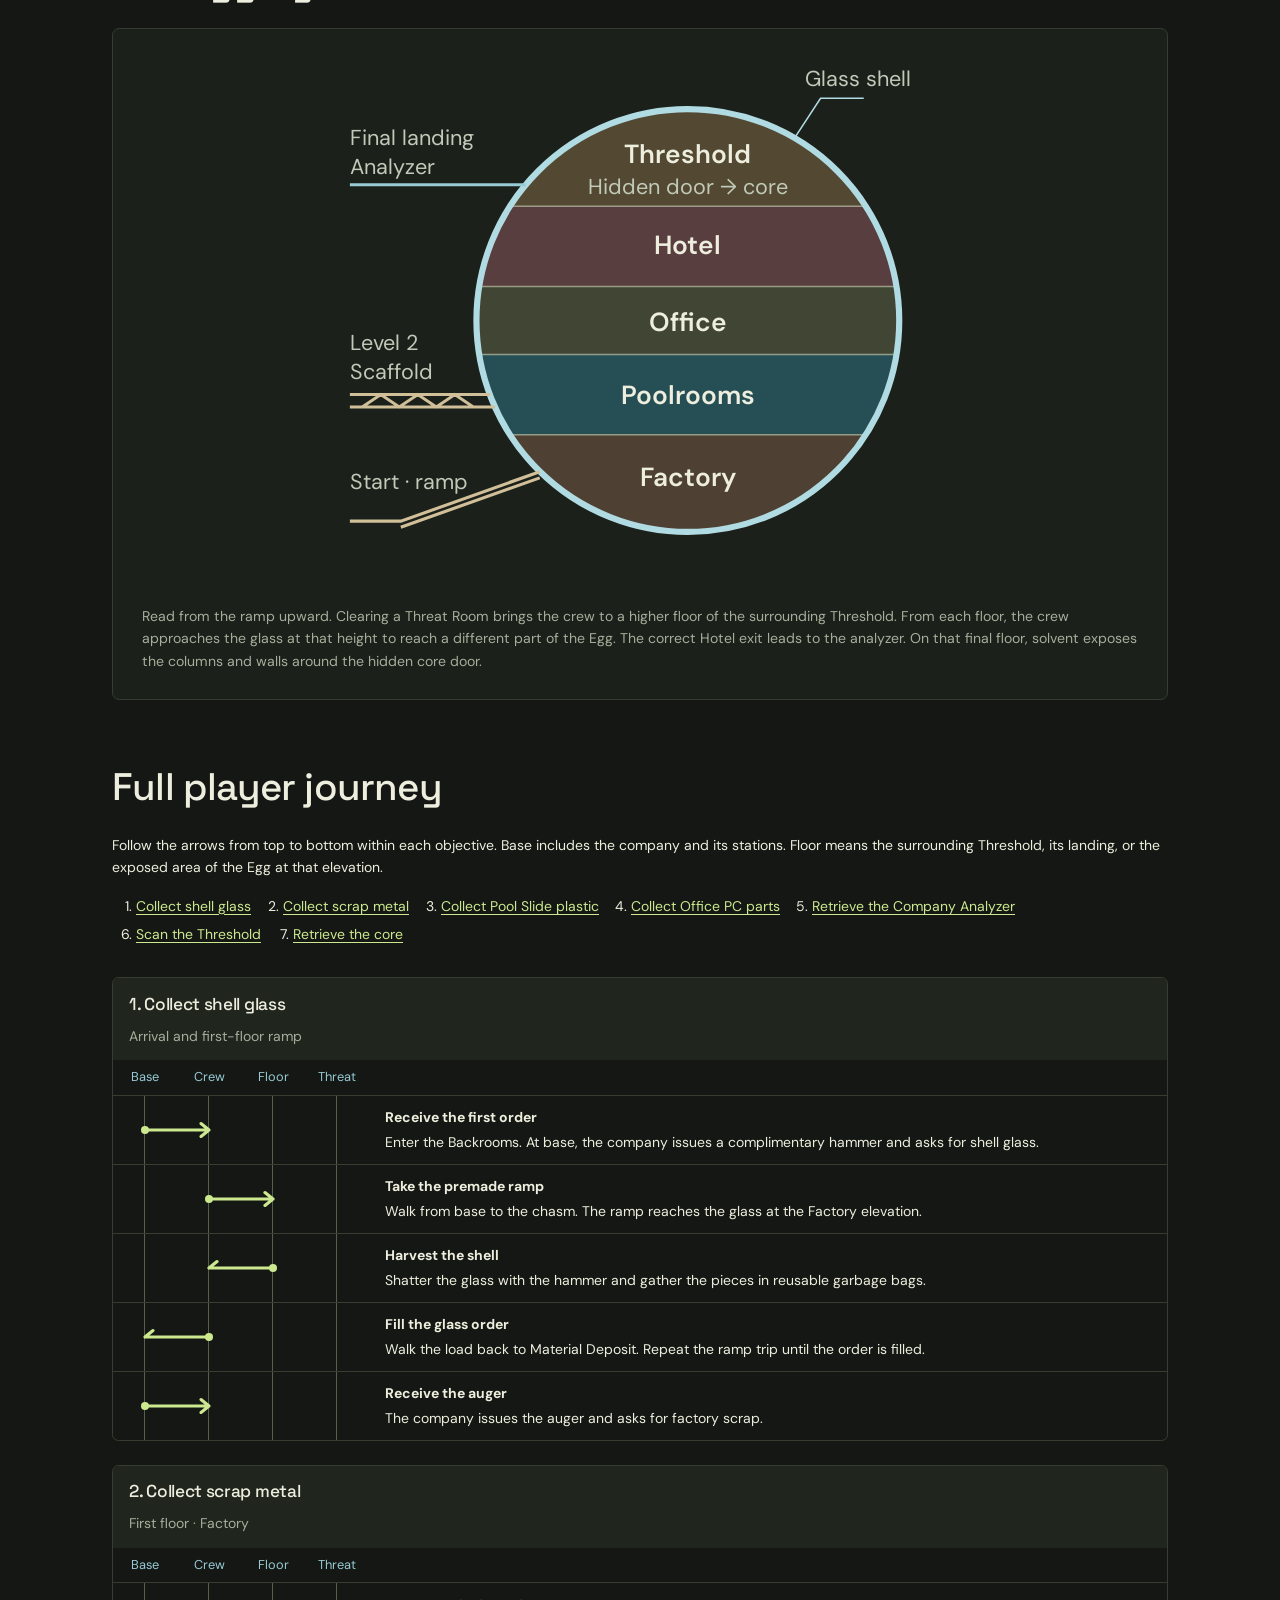
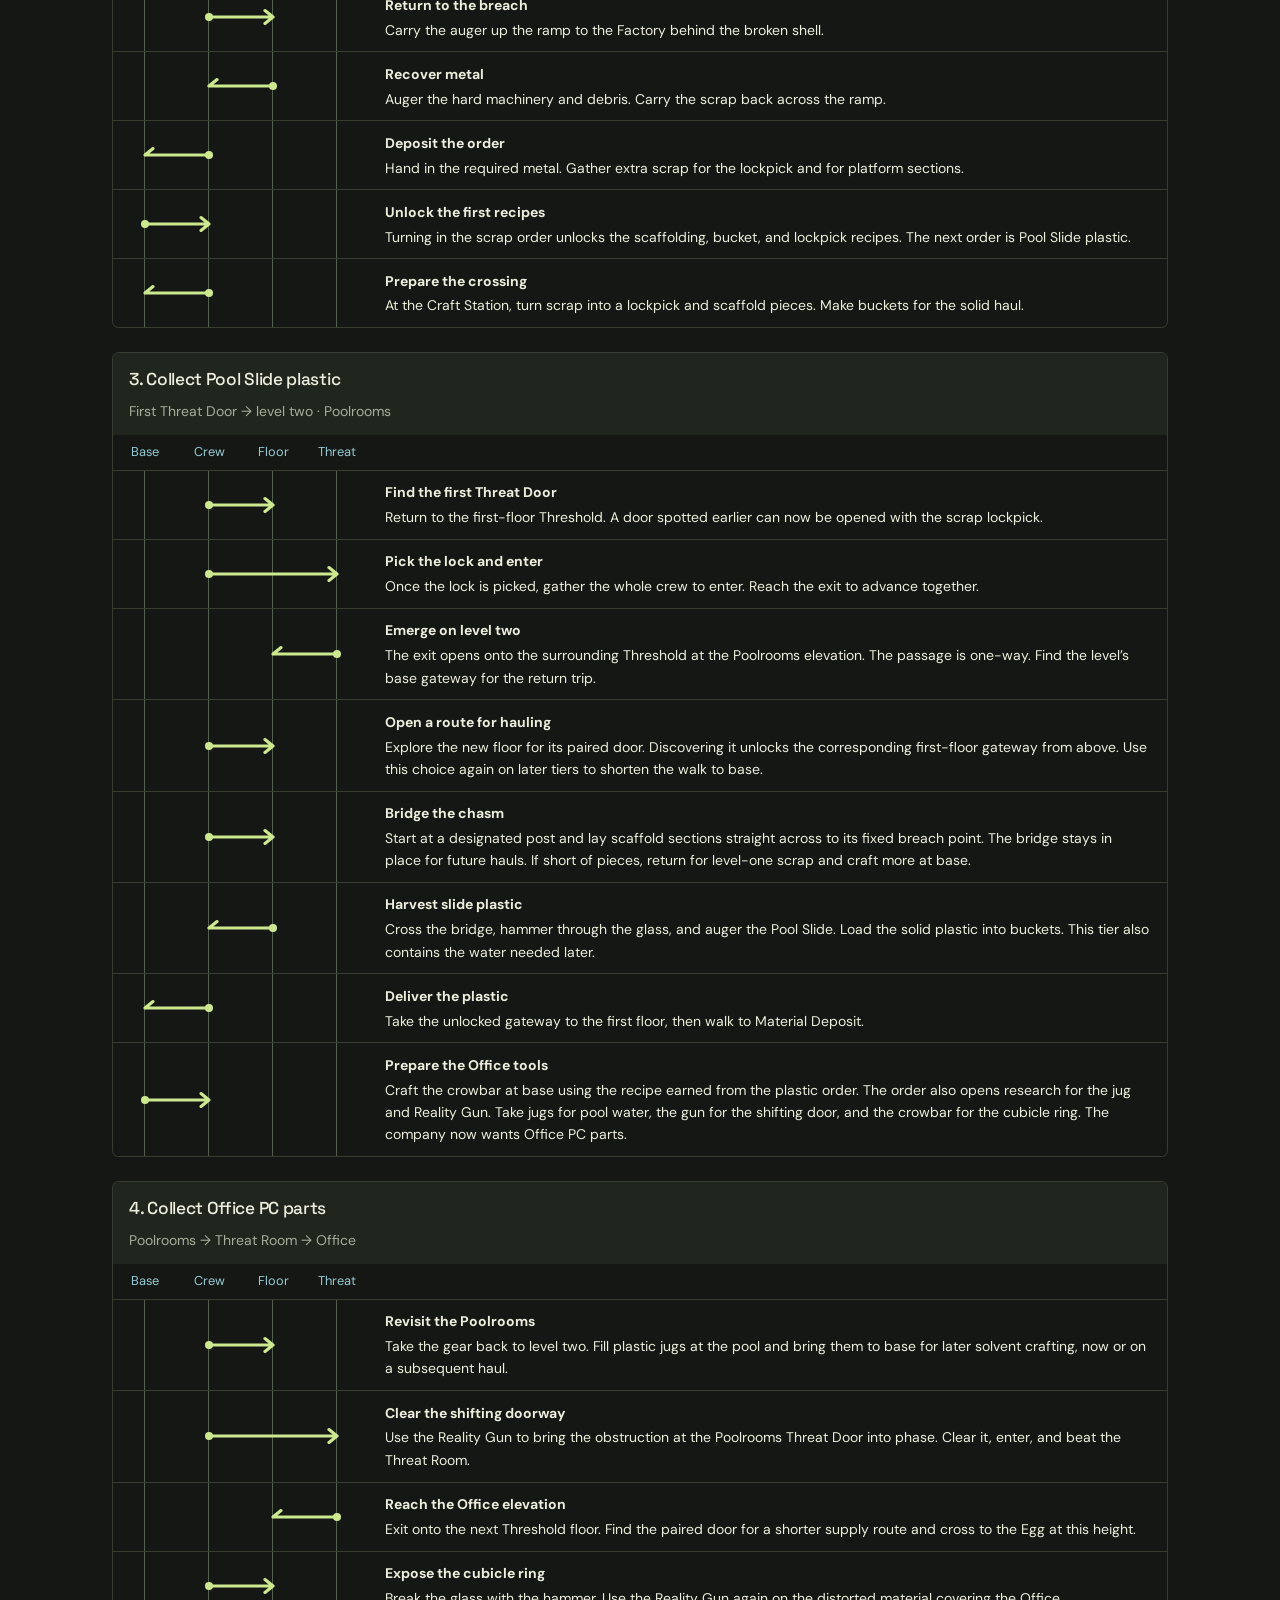
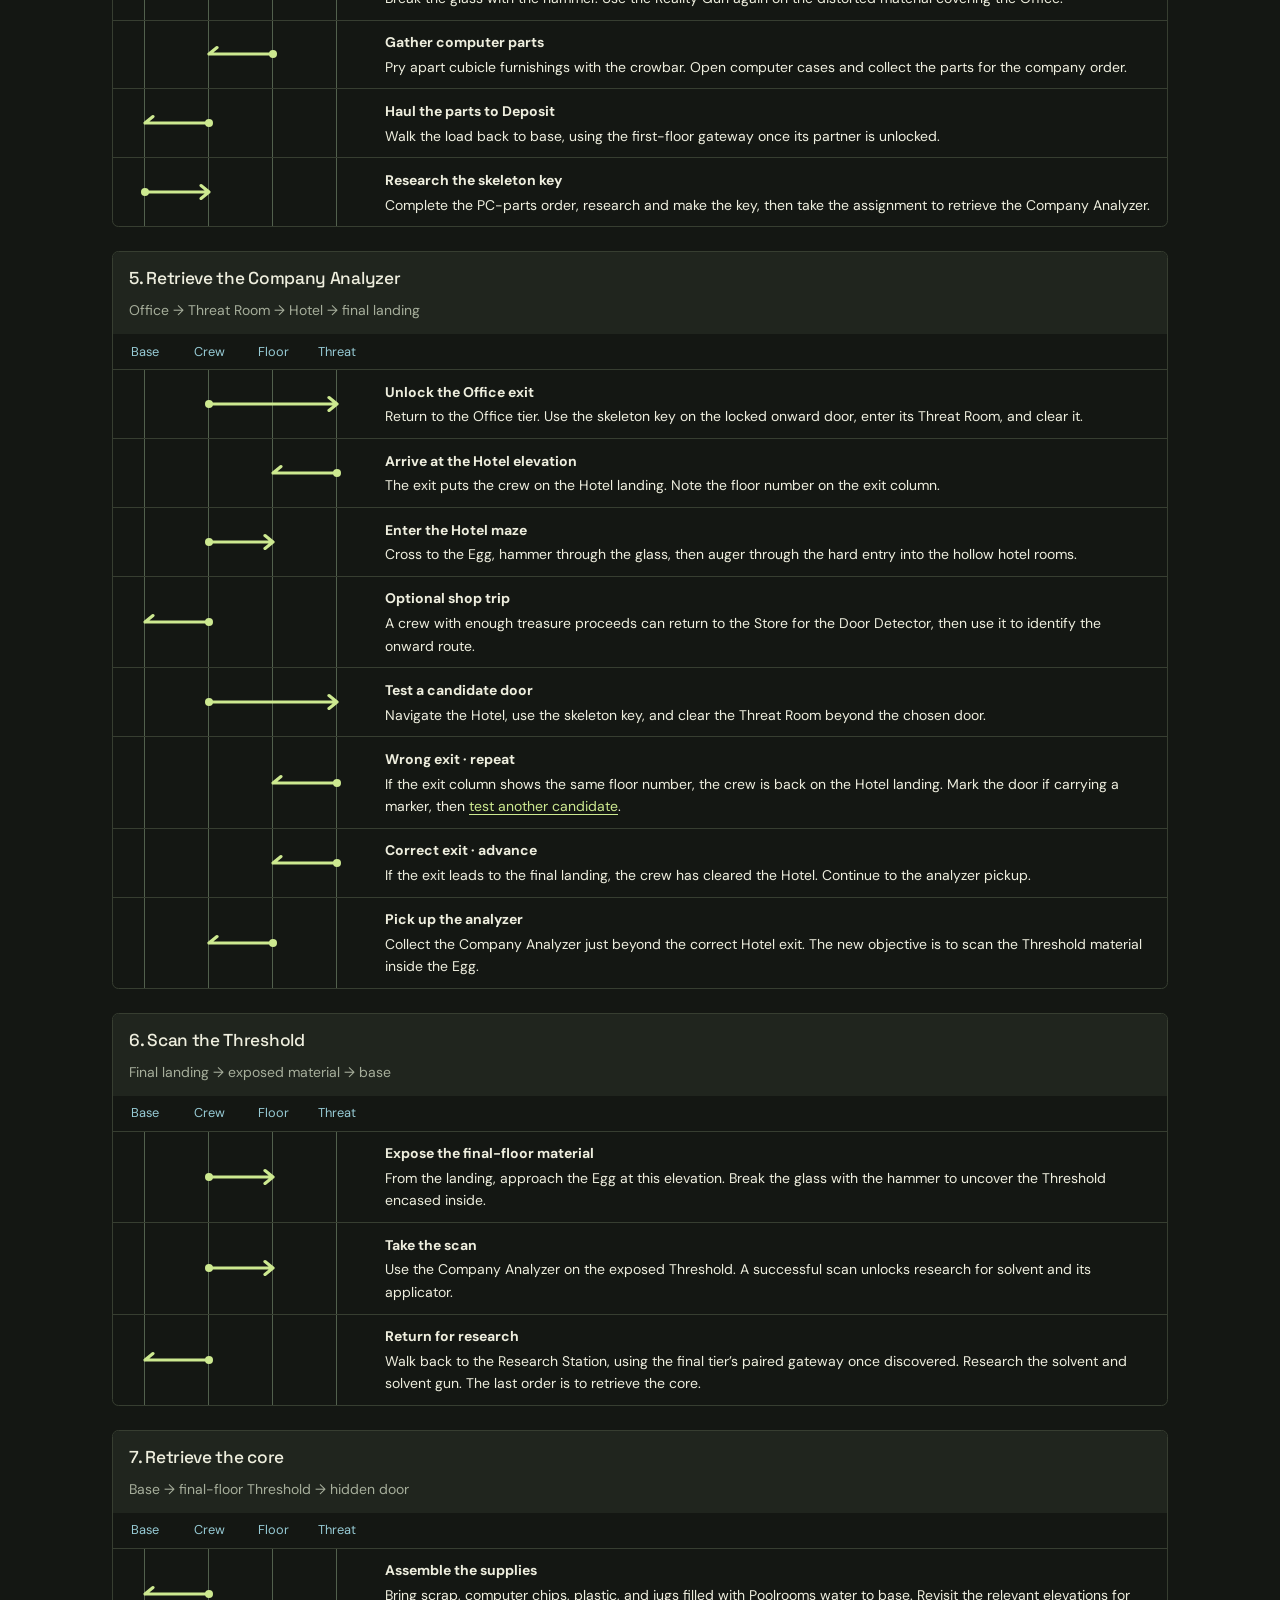
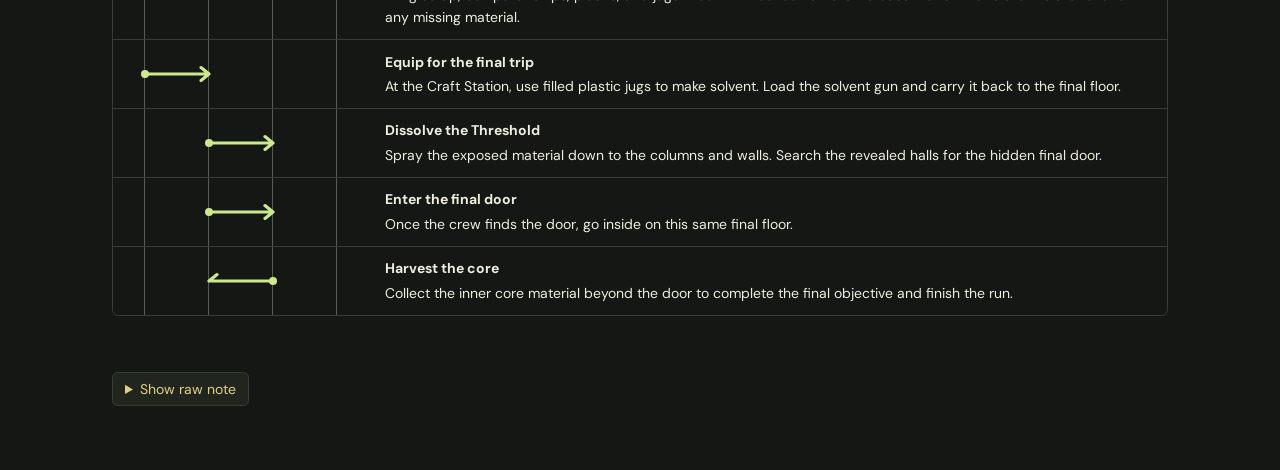
==== commit 7b4a28f4: "Clarify that the plastic order awards the crowbar recipe" ====
--- a/docs/michael-notes.html
+++ b/docs/michael-notes.html
@@ -89,7 +89,7 @@
       <ol class="stage-list">
         <li><h3>Glass shell · collect glass</h3><p>Enter the Backrooms, pick up the complimentary hammer, and follow the premade ramp to the Egg. Shatter enough of the first-level shell to fill the company’s glass order. The company issues an auger.</p></li>
         <li><h3>Factory · collect scrap metal</h3><p>Break into the factory beneath the glass. Take scrap back to Material Deposit to unlock the recipes for scaffolding, buckets, and a scrap lockpick. The next order is plastic from the Pool Slide. At the Craft Station, use some scrap to make the lockpick. Save more scrap for the scaffold bridge.</p></li>
-        <li><h3>Level two · reach the Poolrooms</h3><p>The crew can spot the first Threat Door early. Pick its lock with the scrap lockpick, then clear the Threat Room to reach level two. Level two has no premade ramp. Craft scaffold platforms at base with level-one scrap and build a bridge across the chasm. Break the glass to expose the Poolrooms, the first source of pool water. Deposit the slide plastic to unlock the crowbar and research for the plastic jug and Reality Gun. Once the crew has a jug, it can collect pool water for solvent. Use the gun to phase in the shifting material blocking the next Threat Door.</p></li>
+        <li><h3>Level two · reach the Poolrooms</h3><p>The crew can spot the first Threat Door early. Pick its lock with the scrap lockpick, then clear the Threat Room to reach level two. Level two has no premade ramp. Craft scaffold platforms at base with level-one scrap and build a bridge across the chasm. Break the glass to expose the Poolrooms, the first source of pool water. Deposit the slide plastic to unlock the crowbar recipe and research for the plastic jug and Reality Gun. Once the crew has a jug, it can collect pool water for solvent. Use the gun to phase in the shifting material blocking the next Threat Door.</p></li>
         <li><h3>Office · collect PC parts</h3><p>Cross to the next floor, break the glass, and phase in the distorted layer covering the office. The Office forms a shallow ring of cubicles and desks. Use the crowbar to pry apart furnishings and open computer cases for parts. Completing the PC-parts order earns skeleton-key research. Use the key at the locked door, clear the Threat Room, and pursue the next objective, the Company Analyzer.</p></li>
         <li><h3>Hotel · find the way up</h3><p>Break the glass and auger into a mostly hollow maze of hotel rooms. The skeleton key opens every candidate door. Only one route leads out of the Hotel. Take that exit to find the Company Analyzer on the landing just beyond it. The other Threat Rooms exit at the previous landing. Read the floor number on the exit column to recognize a repeat. Random door placement can mean several attempts. A costly Door Detector offers a shortcut for a crew that has found enough treasure.</p></li>
         <li><h3>Final floor · scan the Threshold</h3><p>With the analyzer in hand, break the glass to find the same Threshold material that has surrounded the crew throughout the climb, now encased inside the Egg. Scan it to earn research for solvent and the solvent gun.</p></li>
@@ -110,7 +110,7 @@
           <tr><th scope="row">Scaffolding</th><td>Craft railing and flat platform sections from scrap. Each designated post leads straight to a fixed breach point at the same elevation. The flat bridge stays in place. On return trips, reuse a breach or build from another post to reach fresh glass.</td></tr>
           <tr><th scope="row">Plastic jug</th><td>The Pool Slide order unlocks jug research. A plastic jug is the only vessel for collecting pool water. Bring filled jugs back for solvent.</td></tr>
           <tr><th scope="row">Reality Gun</th><td>Research after the plastic order. Bring the shifting doorway and Office debris into phase so the crew can clear them.</td></tr>
-          <tr><th scope="row">Crowbar</th><td>Unlocks after the Pool Slide plastic order. Pry apart Office computers for PC parts and dismantle furnishings in the Office and Hotel.</td></tr>
+          <tr><th scope="row">Crowbar</th><td>Turn in the Pool Slide plastic order to unlock the recipe, then make the crowbar at the Craft Station. Pry apart Office computers for PC parts and dismantle furnishings in the Office and Hotel.</td></tr>
           <tr><th scope="row">Skeleton key</th><td>Research after the PC-parts order. Unlock the Office exit and test candidate doors in the Hotel.</td></tr>
           <tr><th scope="row">Company Analyzer</th><td>Pick it up on the landing beyond the correct Hotel exit. Scan the exposed Threshold to earn solvent research.</td></tr>
           <tr><th scope="row">Solvent and solvent gun</th><td>Research after the scan. Craft solvent with filled plastic jugs, then spray the Threshold to expose the final door.</td></tr>
@@ -153,7 +153,7 @@
         <li>
           <h3>Collect Pool Slide plastic</h3>
           <p>Pick the first Threat Door’s lock and clear the room to reach the second tier. Build a scaffold bridge to the Egg, and deposit plastic harvested from the slide.</p>
-          <p class="objective-reward"><strong>Reward</strong> The crowbar unlocks for dismantling computers and furnishings. Research also opens for the plastic jug and the Reality Gun.</p>
+          <p class="objective-reward"><strong>Reward</strong> The crowbar recipe unlocks at the Craft Station. Research also opens for the plastic jug and the Reality Gun.</p>
         </li>
         <li>
           <h3>Collect office PC parts</h3>
@@ -335,7 +335,7 @@
           </li>
           <li>
             <span class="journey-line" aria-hidden="true"><svg viewBox="0 0 160 20"><path d="M20 10 H60 m-5 -4 l5 4 -5 4"/><circle cx="20" cy="10" r="2.5"/></svg></span>
-            <div><span class="sr-only">Base to Crew. </span><strong>Prepare the Office tools</strong><p>The plastic order unlocks the crowbar and opens research for the jug and Reality Gun. Take jugs for pool water, the gun for the shifting door, and the crowbar for the cubicle ring. The company now wants Office PC parts.</p></div>
+            <div><span class="sr-only">Base to Crew. </span><strong>Prepare the Office tools</strong><p>Craft the crowbar at base using the recipe earned from the plastic order. The order also opens research for the jug and Reality Gun. Take jugs for pool water, the gun for the shifting door, and the crowbar for the cubicle ring. The company now wants Office PC parts.</p></div>
           </li>
         </ol>
       </article>
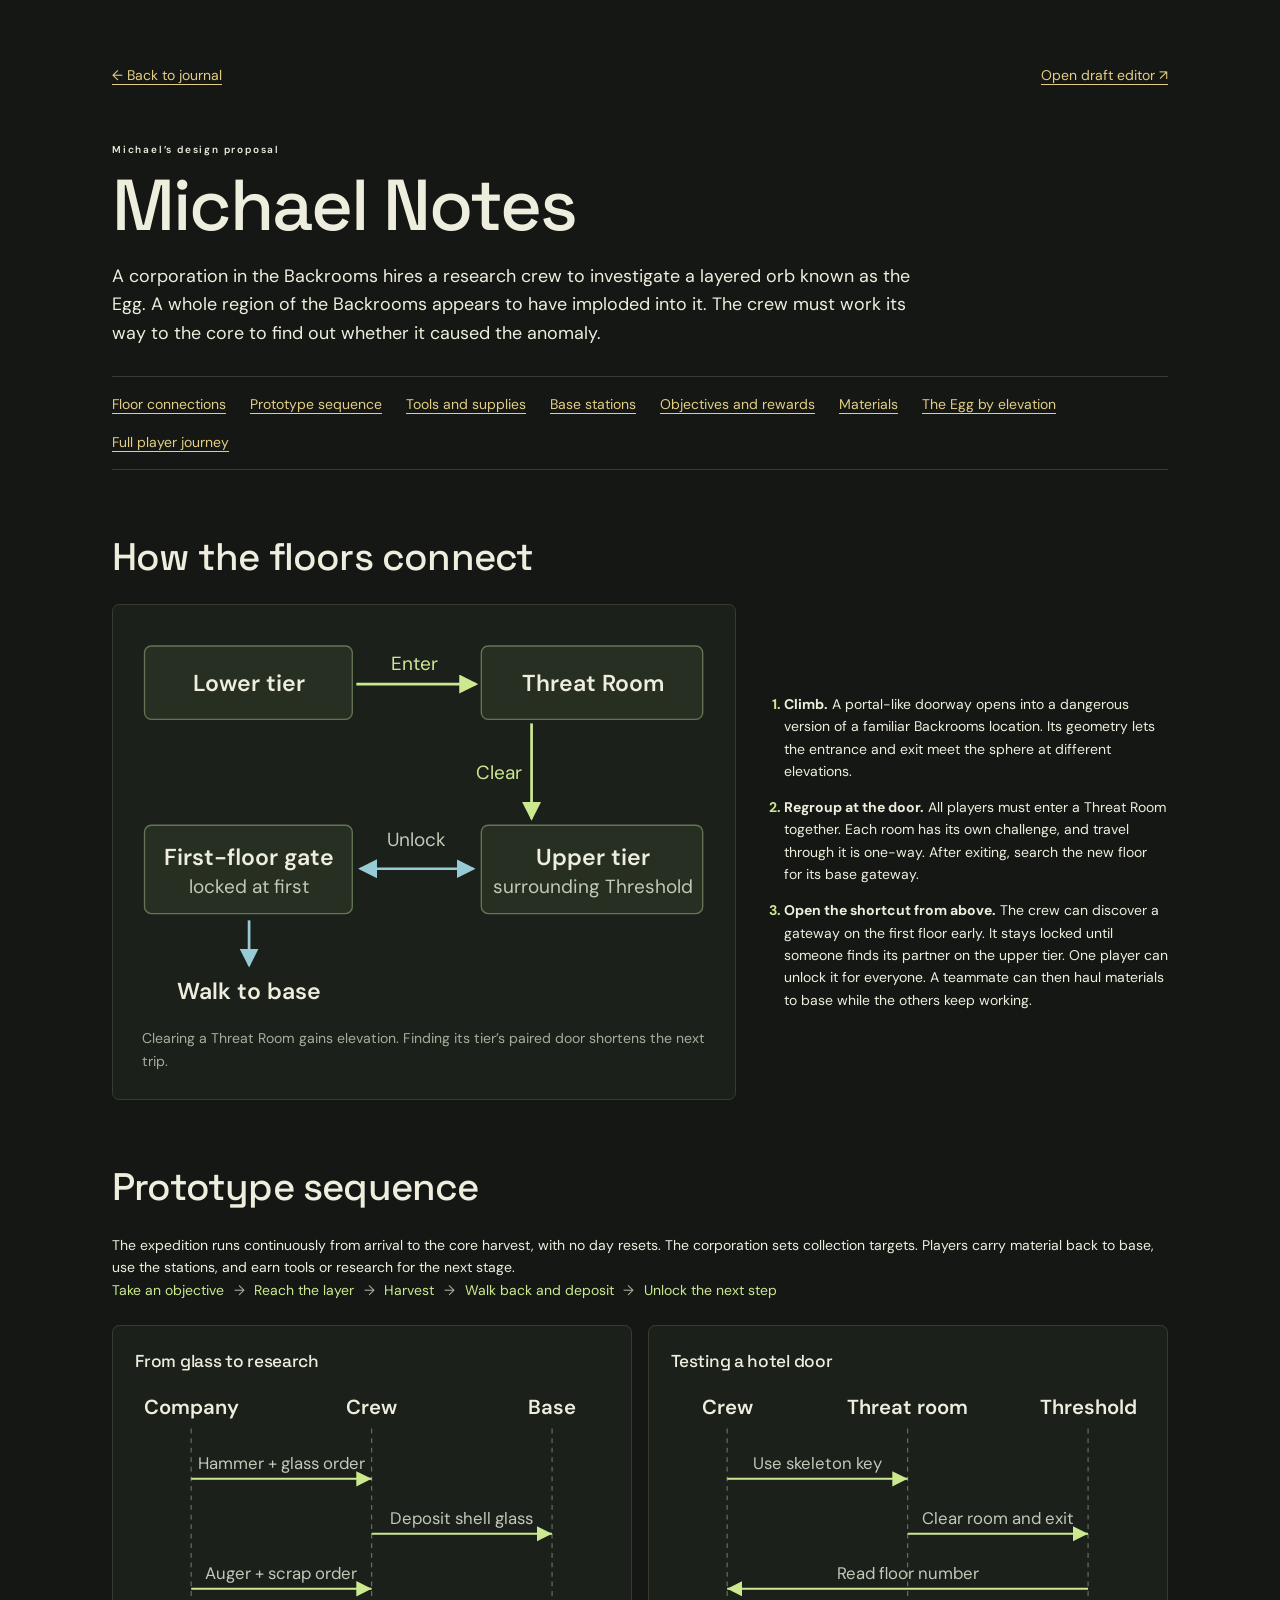
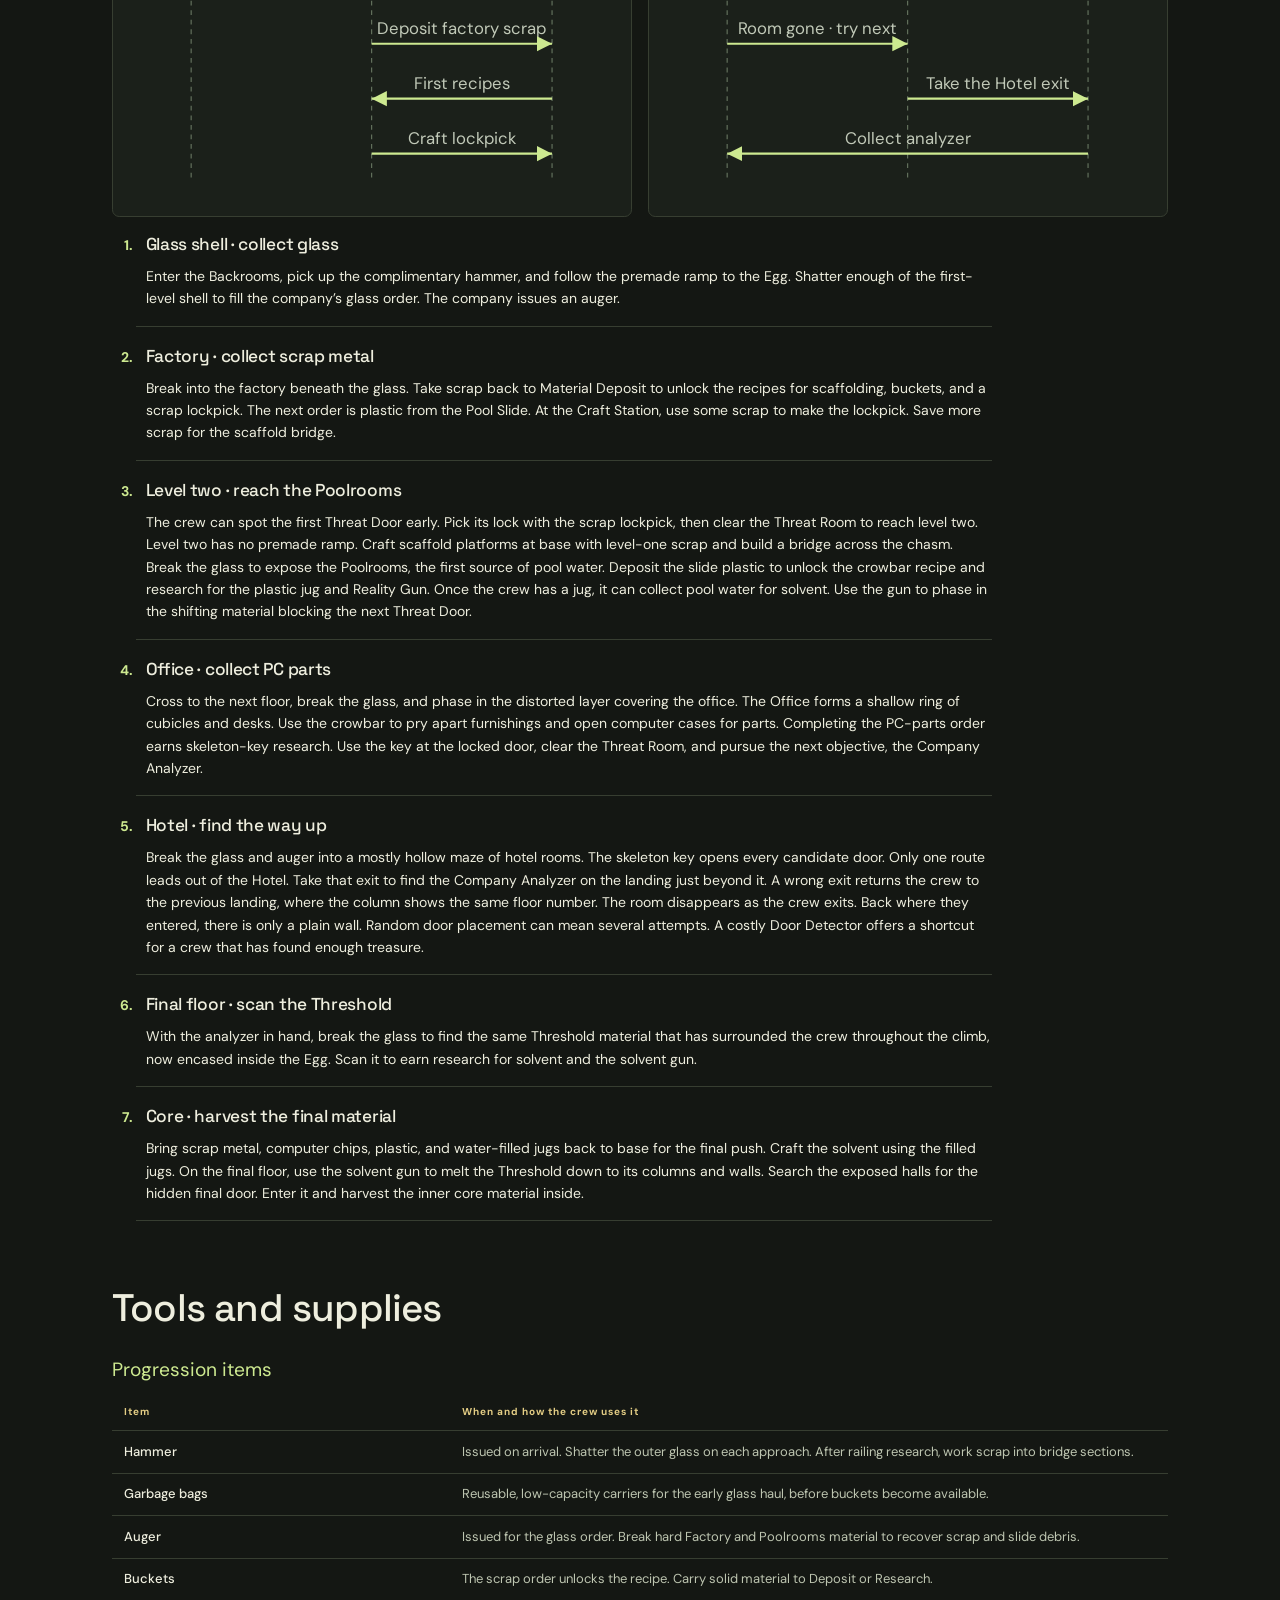
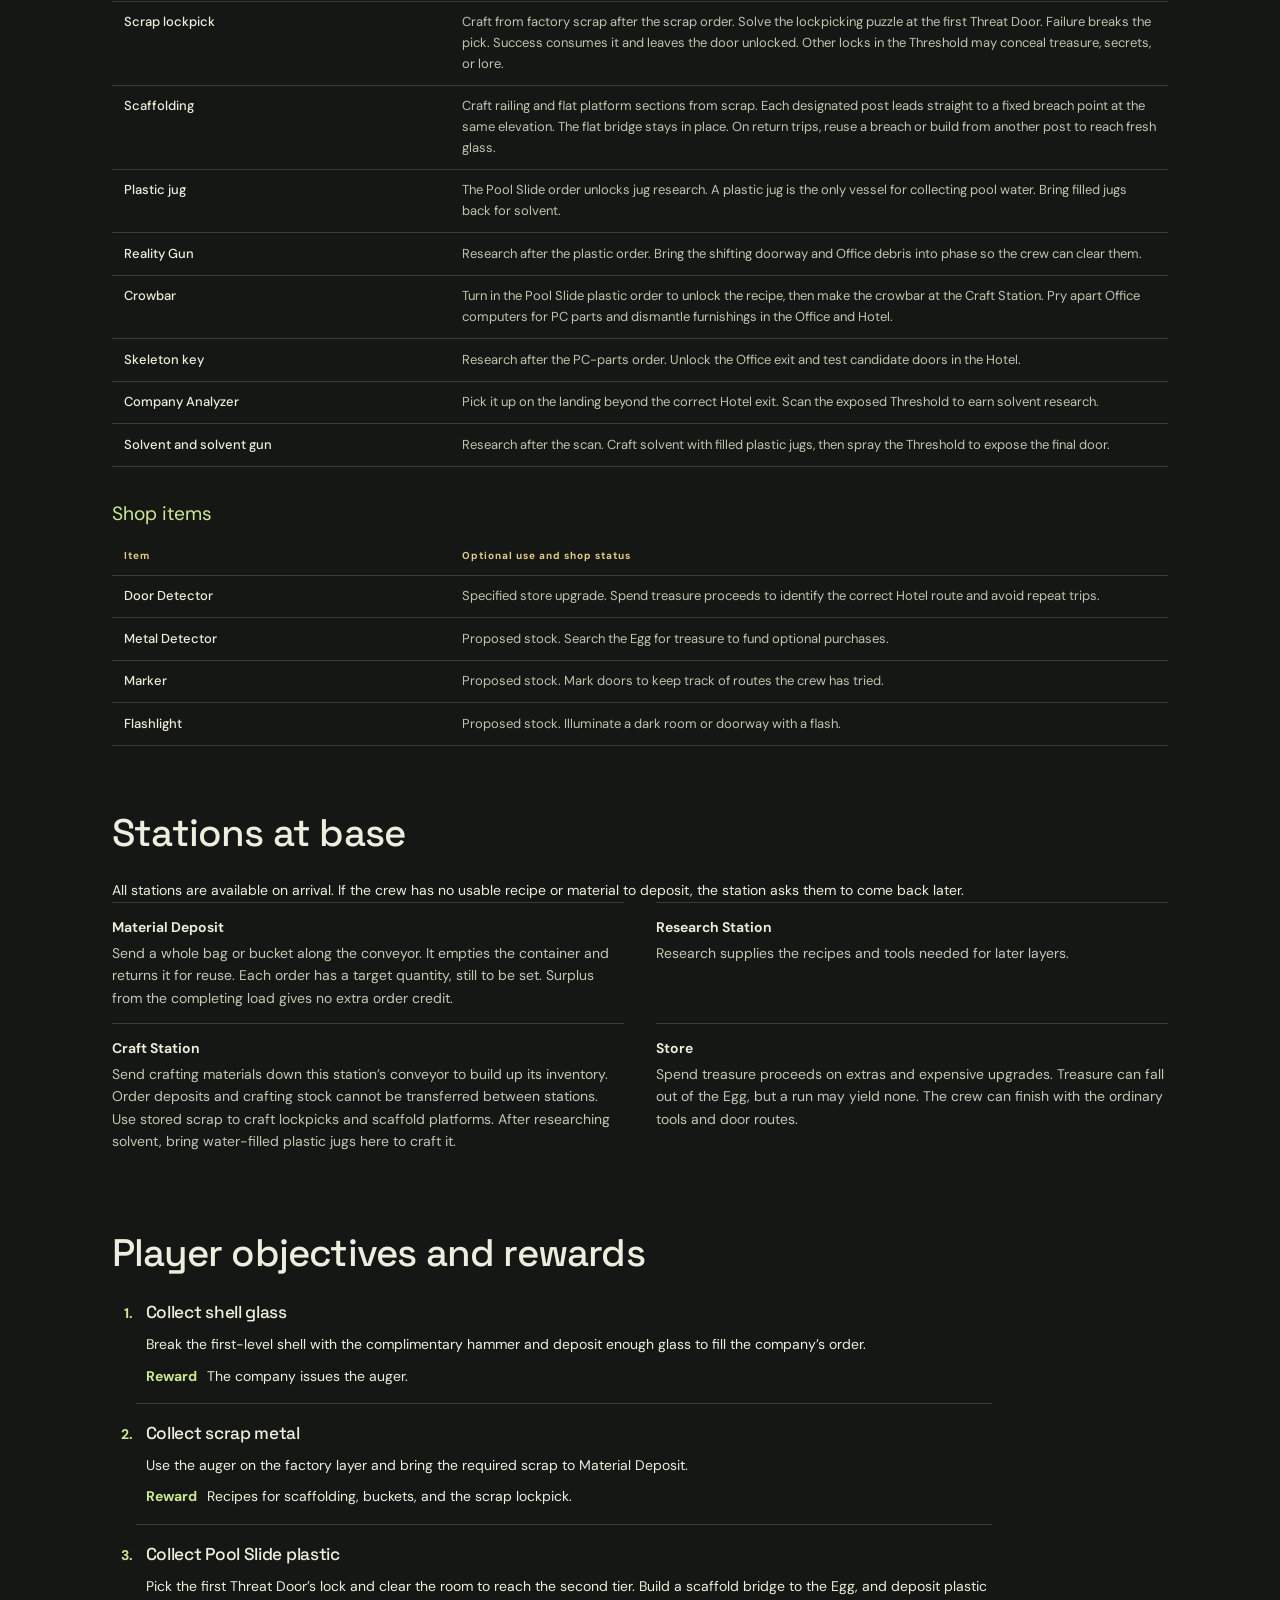
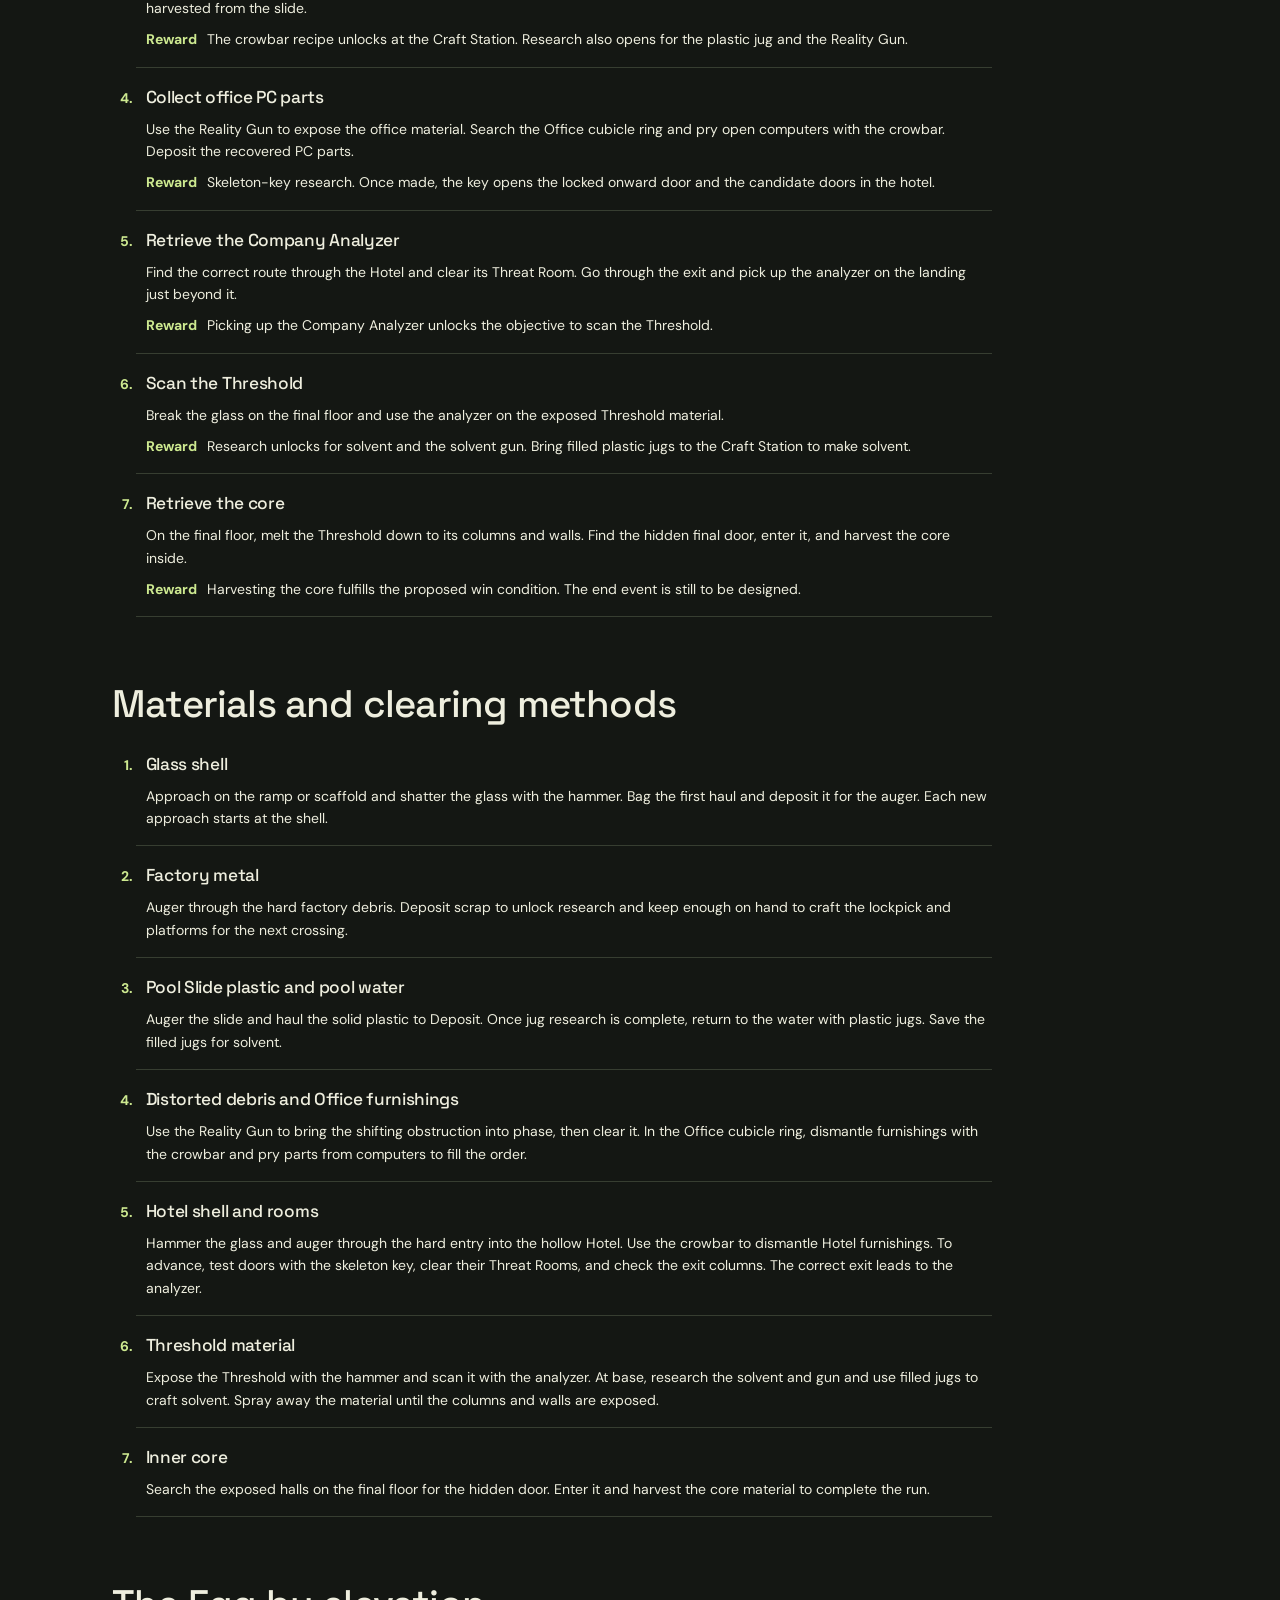
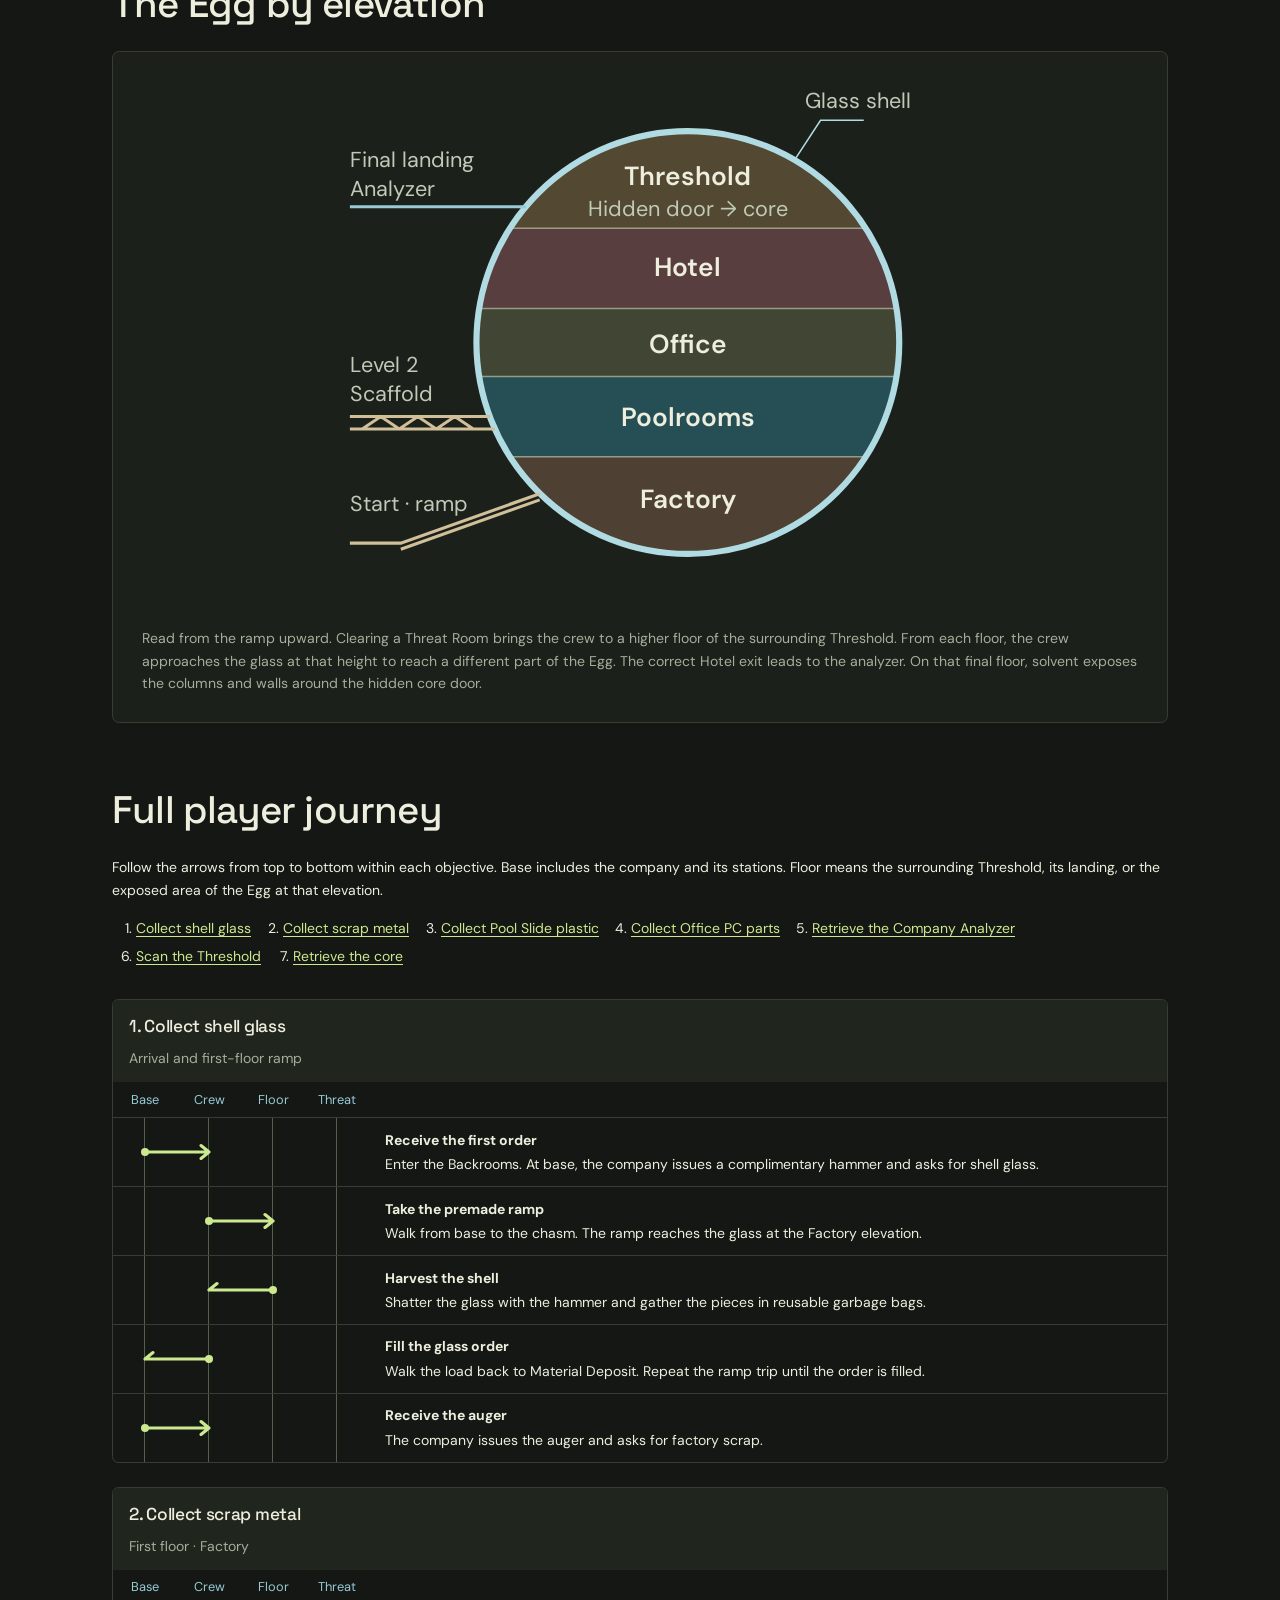
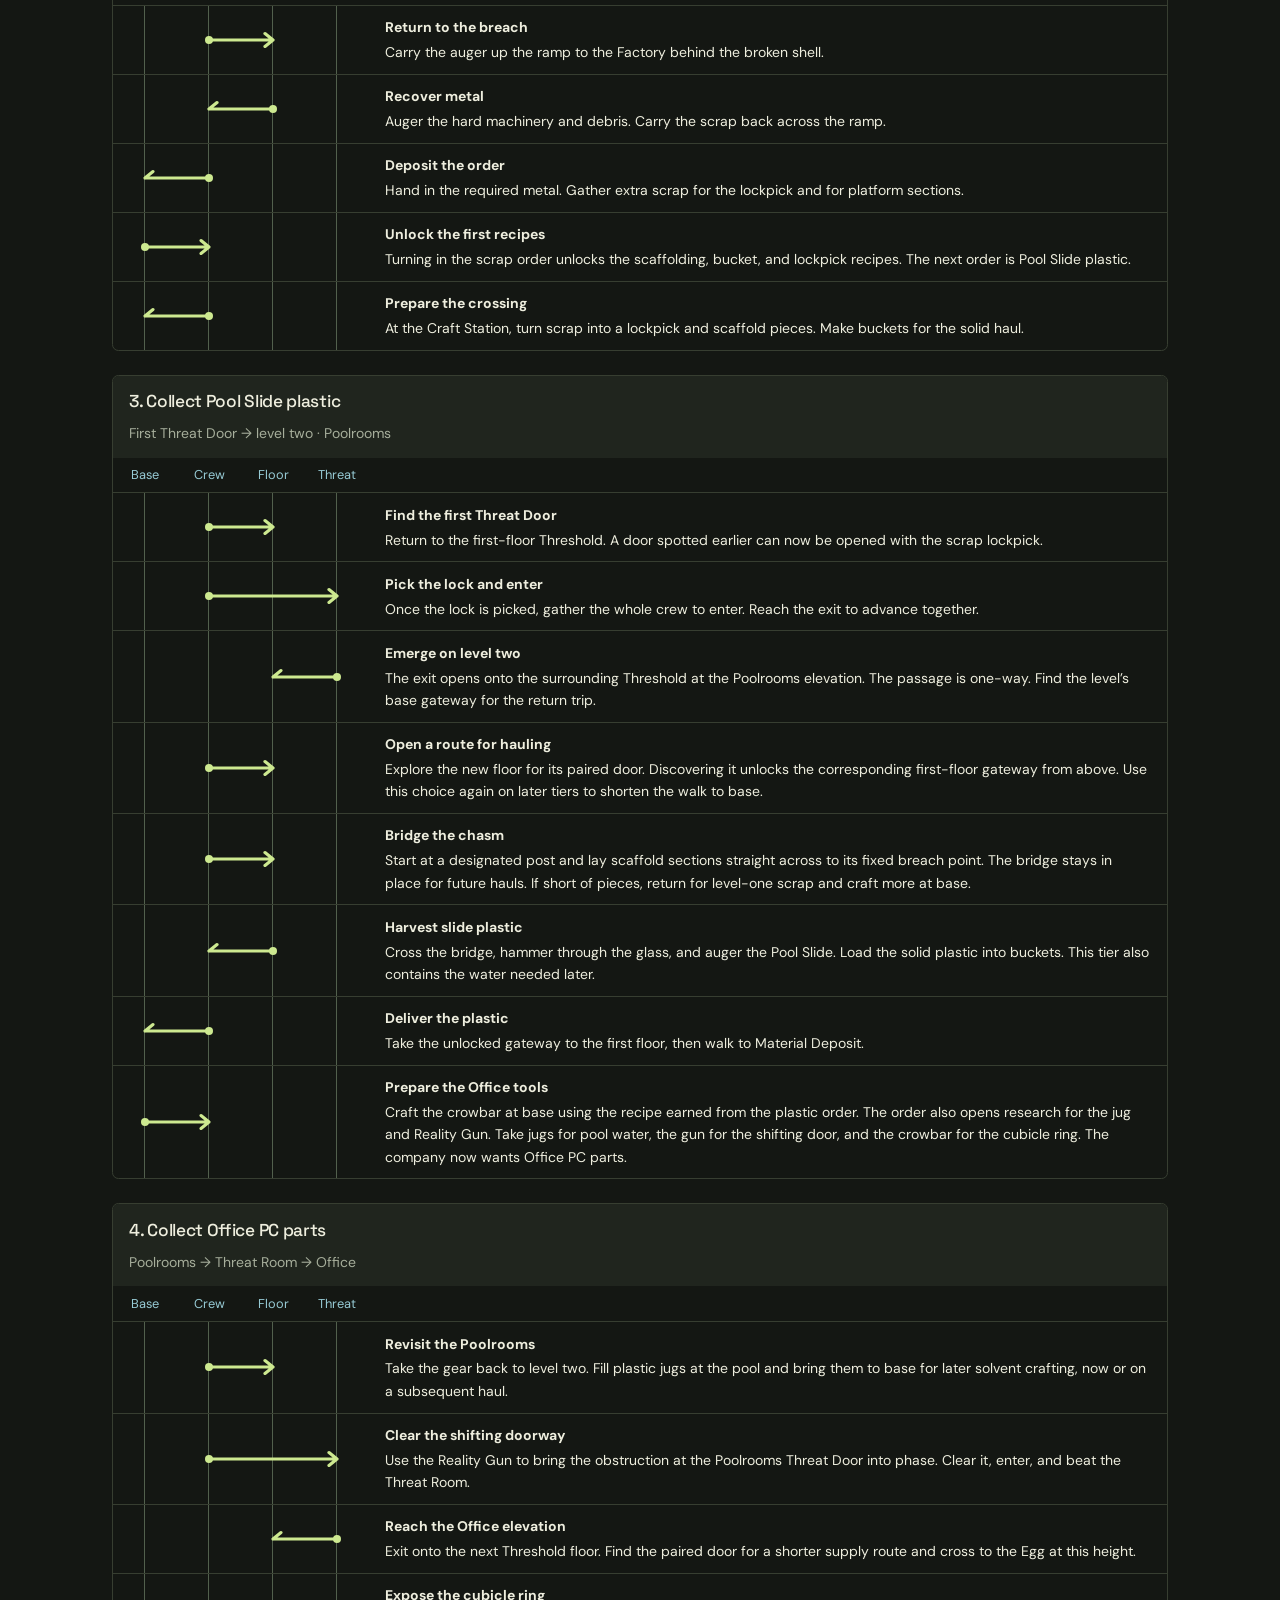
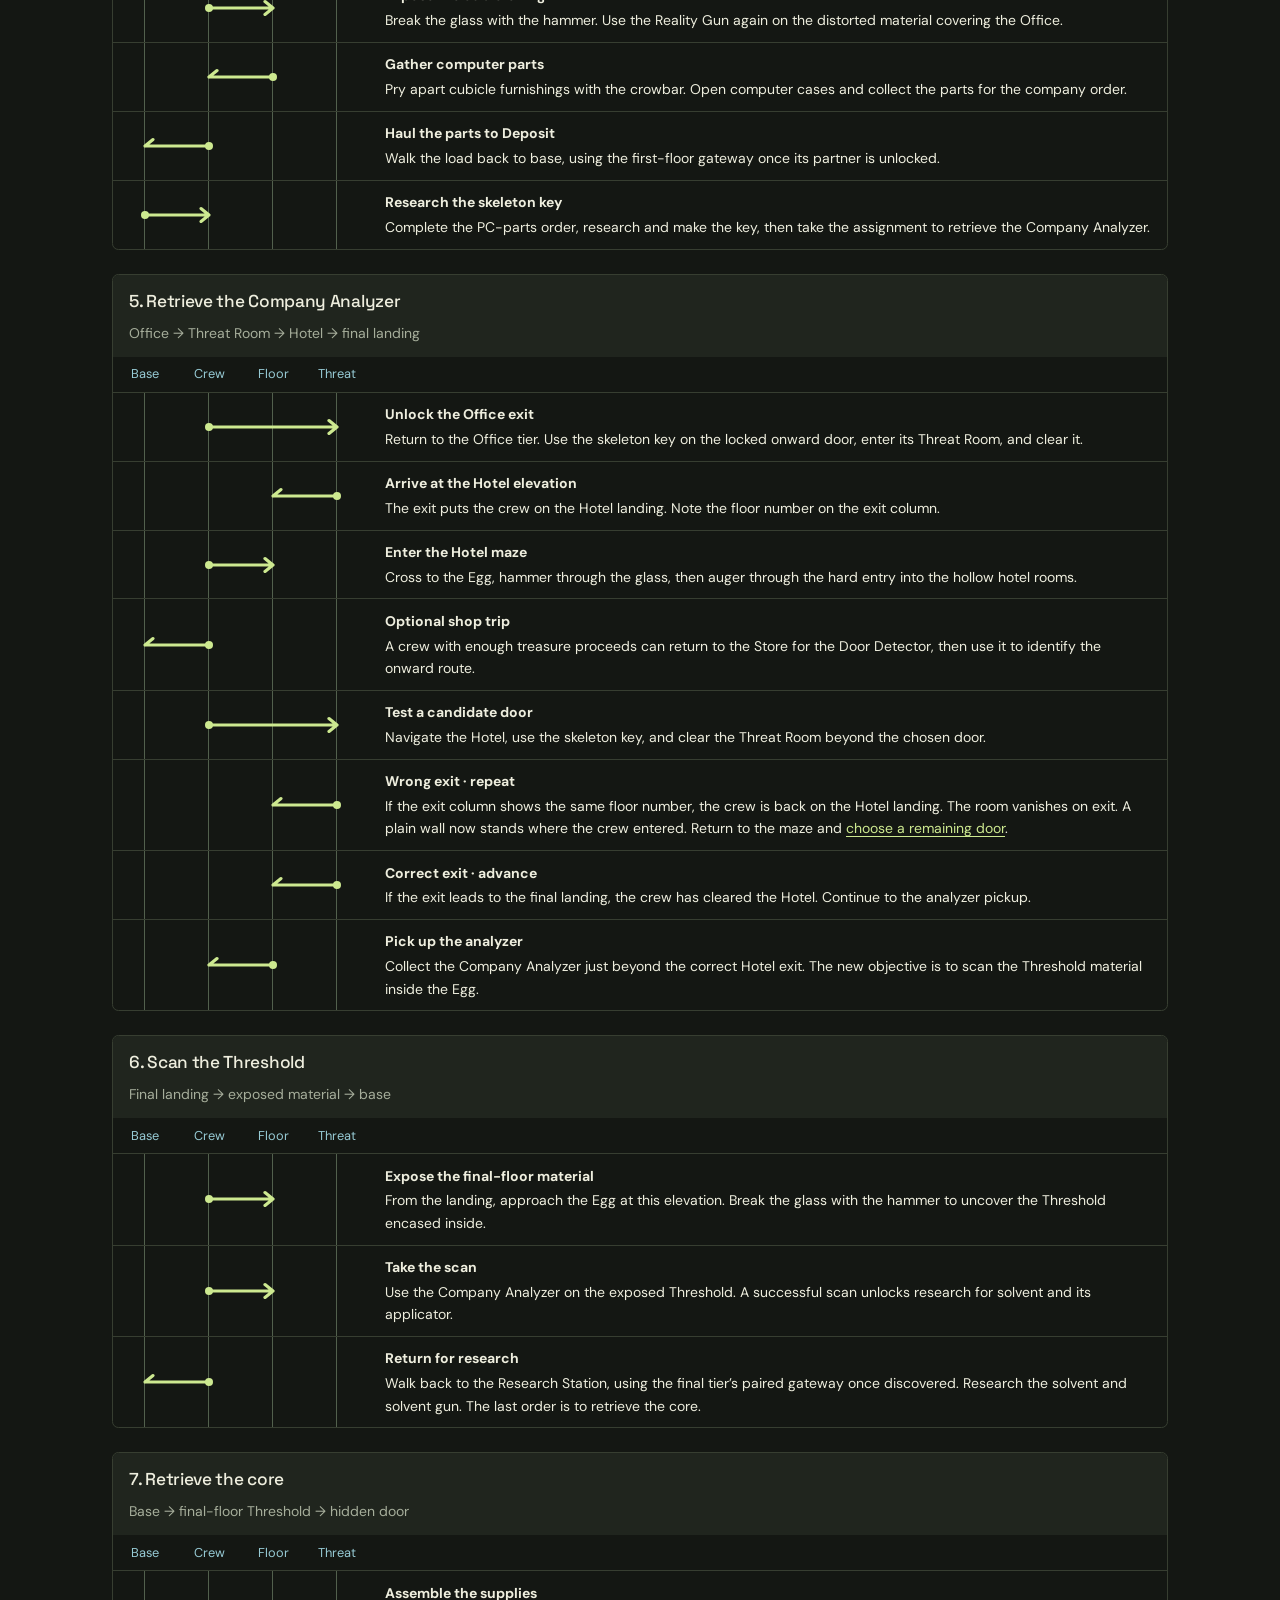
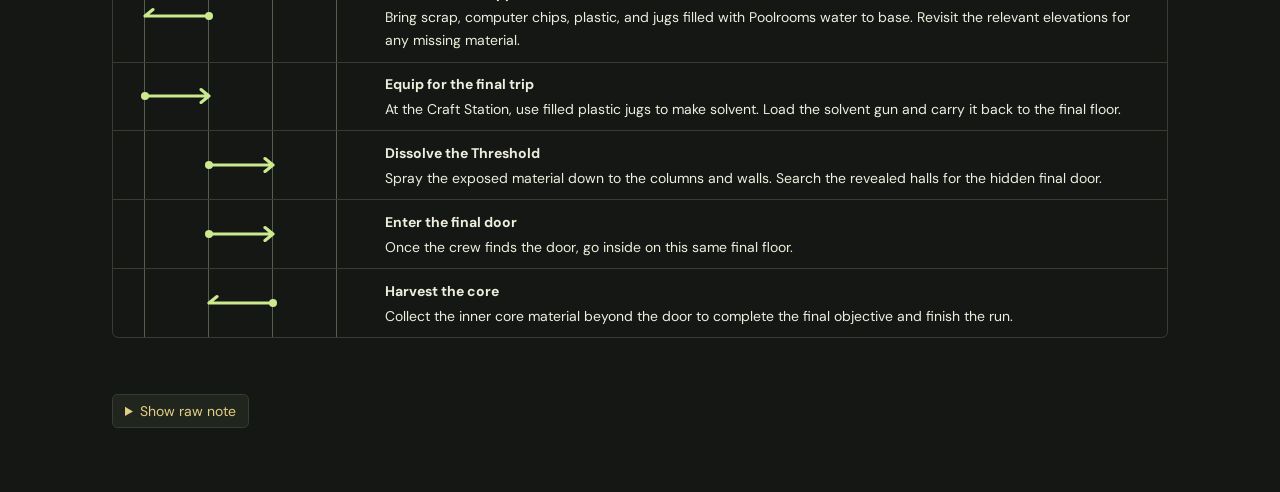
==== commit 09956b27: "Make wrong Hotel rooms disappear when the crew exits" ====
--- a/docs/michael-notes.html
+++ b/docs/michael-notes.html
@@ -72,7 +72,7 @@
         <figure class="drawing">
   <h3>Testing a hotel door</h3>
   <svg viewBox="0 0 396 344" role="img" aria-labelledby="hotel-desc">
-    <title id="hotel-desc">After the crew opens a hotel door with the skeleton key and clears the Threat Room, the exit column shows the floor. A wrong door returns the crew to the previous landing. The crew finds the Company Analyzer on the landing just beyond the correct Hotel exit.</title>
+    <title id="hotel-desc">After the crew opens a hotel door with the skeleton key and clears the Threat Room, the exit column shows the floor. A wrong exit returns the crew to the Hotel landing. As the crew exits, that Threat Room disappears and a plain wall takes the place of its entrance. The crew must try a remaining door. The crew finds the Company Analyzer on the landing just beyond the correct Hotel exit.</title>
     <defs><marker id="hotel-head" viewBox="0 0 9 8" refX="8" refY="4" markerWidth="8" markerHeight="8" orient="auto"><path d="M0 0 L8 4 L0 8 Z" fill="#cde990"/></marker></defs>
     <text x="47" y="27" text-anchor="middle" class="route-name">Crew</text><path d="M47 39 V334" stroke="#62705c" stroke-dasharray="4 4"/>
     <text x="198" y="27" text-anchor="middle" class="route-name">Threat room</text><path d="M198 39 V334" stroke="#62705c" stroke-dasharray="4 4"/>
@@ -80,7 +80,7 @@
     <text x="122.5" y="73" text-anchor="middle" class="route-small">Use skeleton key</text><path d="M47 81 H198" stroke="#cde990" stroke-width="1.8" marker-end="url(#hotel-head)"/>
     <text x="273.5" y="119" text-anchor="middle" class="route-small">Clear room and exit</text><path d="M198 127 H349" stroke="#cde990" stroke-width="1.8" marker-end="url(#hotel-head)"/>
     <text x="198" y="165" text-anchor="middle" class="route-small">Read floor number</text><path d="M349 173 H47" stroke="#cde990" stroke-width="1.8" marker-end="url(#hotel-head)"/>
-    <text x="122.5" y="211" text-anchor="middle" class="route-small">Same floor? Try again</text><path d="M47 219 H198" stroke="#cde990" stroke-width="1.8" marker-end="url(#hotel-head)"/>
+    <text x="122.5" y="211" text-anchor="middle" class="route-small">Room gone · try next</text><path d="M47 219 H198" stroke="#cde990" stroke-width="1.8" marker-end="url(#hotel-head)"/>
     <text x="273.5" y="257" text-anchor="middle" class="route-small">Take the Hotel exit</text><path d="M198 265 H349" stroke="#cde990" stroke-width="1.8" marker-end="url(#hotel-head)"/>
     <text x="198" y="303" text-anchor="middle" class="route-small">Collect analyzer</text><path d="M349 311 H47" stroke="#cde990" stroke-width="1.8" marker-end="url(#hotel-head)"/>
   </svg>
@@ -91,7 +91,7 @@
         <li><h3>Factory · collect scrap metal</h3><p>Break into the factory beneath the glass. Take scrap back to Material Deposit to unlock the recipes for scaffolding, buckets, and a scrap lockpick. The next order is plastic from the Pool Slide. At the Craft Station, use some scrap to make the lockpick. Save more scrap for the scaffold bridge.</p></li>
         <li><h3>Level two · reach the Poolrooms</h3><p>The crew can spot the first Threat Door early. Pick its lock with the scrap lockpick, then clear the Threat Room to reach level two. Level two has no premade ramp. Craft scaffold platforms at base with level-one scrap and build a bridge across the chasm. Break the glass to expose the Poolrooms, the first source of pool water. Deposit the slide plastic to unlock the crowbar recipe and research for the plastic jug and Reality Gun. Once the crew has a jug, it can collect pool water for solvent. Use the gun to phase in the shifting material blocking the next Threat Door.</p></li>
         <li><h3>Office · collect PC parts</h3><p>Cross to the next floor, break the glass, and phase in the distorted layer covering the office. The Office forms a shallow ring of cubicles and desks. Use the crowbar to pry apart furnishings and open computer cases for parts. Completing the PC-parts order earns skeleton-key research. Use the key at the locked door, clear the Threat Room, and pursue the next objective, the Company Analyzer.</p></li>
-        <li><h3>Hotel · find the way up</h3><p>Break the glass and auger into a mostly hollow maze of hotel rooms. The skeleton key opens every candidate door. Only one route leads out of the Hotel. Take that exit to find the Company Analyzer on the landing just beyond it. The other Threat Rooms exit at the previous landing. Read the floor number on the exit column to recognize a repeat. Random door placement can mean several attempts. A costly Door Detector offers a shortcut for a crew that has found enough treasure.</p></li>
+        <li><h3>Hotel · find the way up</h3><p>Break the glass and auger into a mostly hollow maze of hotel rooms. The skeleton key opens every candidate door. Only one route leads out of the Hotel. Take that exit to find the Company Analyzer on the landing just beyond it. A wrong exit returns the crew to the previous landing, where the column shows the same floor number. The room disappears as the crew exits. Back where they entered, there is only a plain wall. Random door placement can mean several attempts. A costly Door Detector offers a shortcut for a crew that has found enough treasure.</p></li>
         <li><h3>Final floor · scan the Threshold</h3><p>With the analyzer in hand, break the glass to find the same Threshold material that has surrounded the crew throughout the climb, now encased inside the Egg. Scan it to earn research for solvent and the solvent gun.</p></li>
         <li><h3>Core · harvest the final material</h3><p>Bring scrap metal, computer chips, plastic, and water-filled jugs back to base for the final push. Craft the solvent using the filled jugs. On the final floor, use the solvent gun to melt the Threshold down to its columns and walls. Search the exposed halls for the hidden final door. Enter it and harvest the inner core material inside.</p></li>
       </ol>
@@ -399,7 +399,7 @@
           </li>
           <li>
             <span class="journey-line" aria-hidden="true"><svg viewBox="0 0 160 20"><path d="M140 10 H100 m5 -4 l-5 4 --5 4"/><circle cx="140" cy="10" r="2.5"/></svg></span>
-            <div><span class="sr-only">Threat Room to Floor. </span><strong>Wrong exit · repeat</strong><p>If the exit column shows the same floor number, the crew is back on the Hotel landing. Mark the door if carrying a marker, then <a href="#hotel-attempt">test another candidate</a>.</p></div>
+            <div><span class="sr-only">Threat Room to Floor. </span><strong>Wrong exit · repeat</strong><p>If the exit column shows the same floor number, the crew is back on the Hotel landing. The room vanishes on exit. A plain wall now stands where the crew entered. Return to the maze and <a href="#hotel-attempt">choose a remaining door</a>.</p></div>
           </li>
           <li>
             <span class="journey-line" aria-hidden="true"><svg viewBox="0 0 160 20"><path d="M140 10 H100 m5 -4 l-5 4 --5 4"/><circle cx="140" cy="10" r="2.5"/></svg></span>
